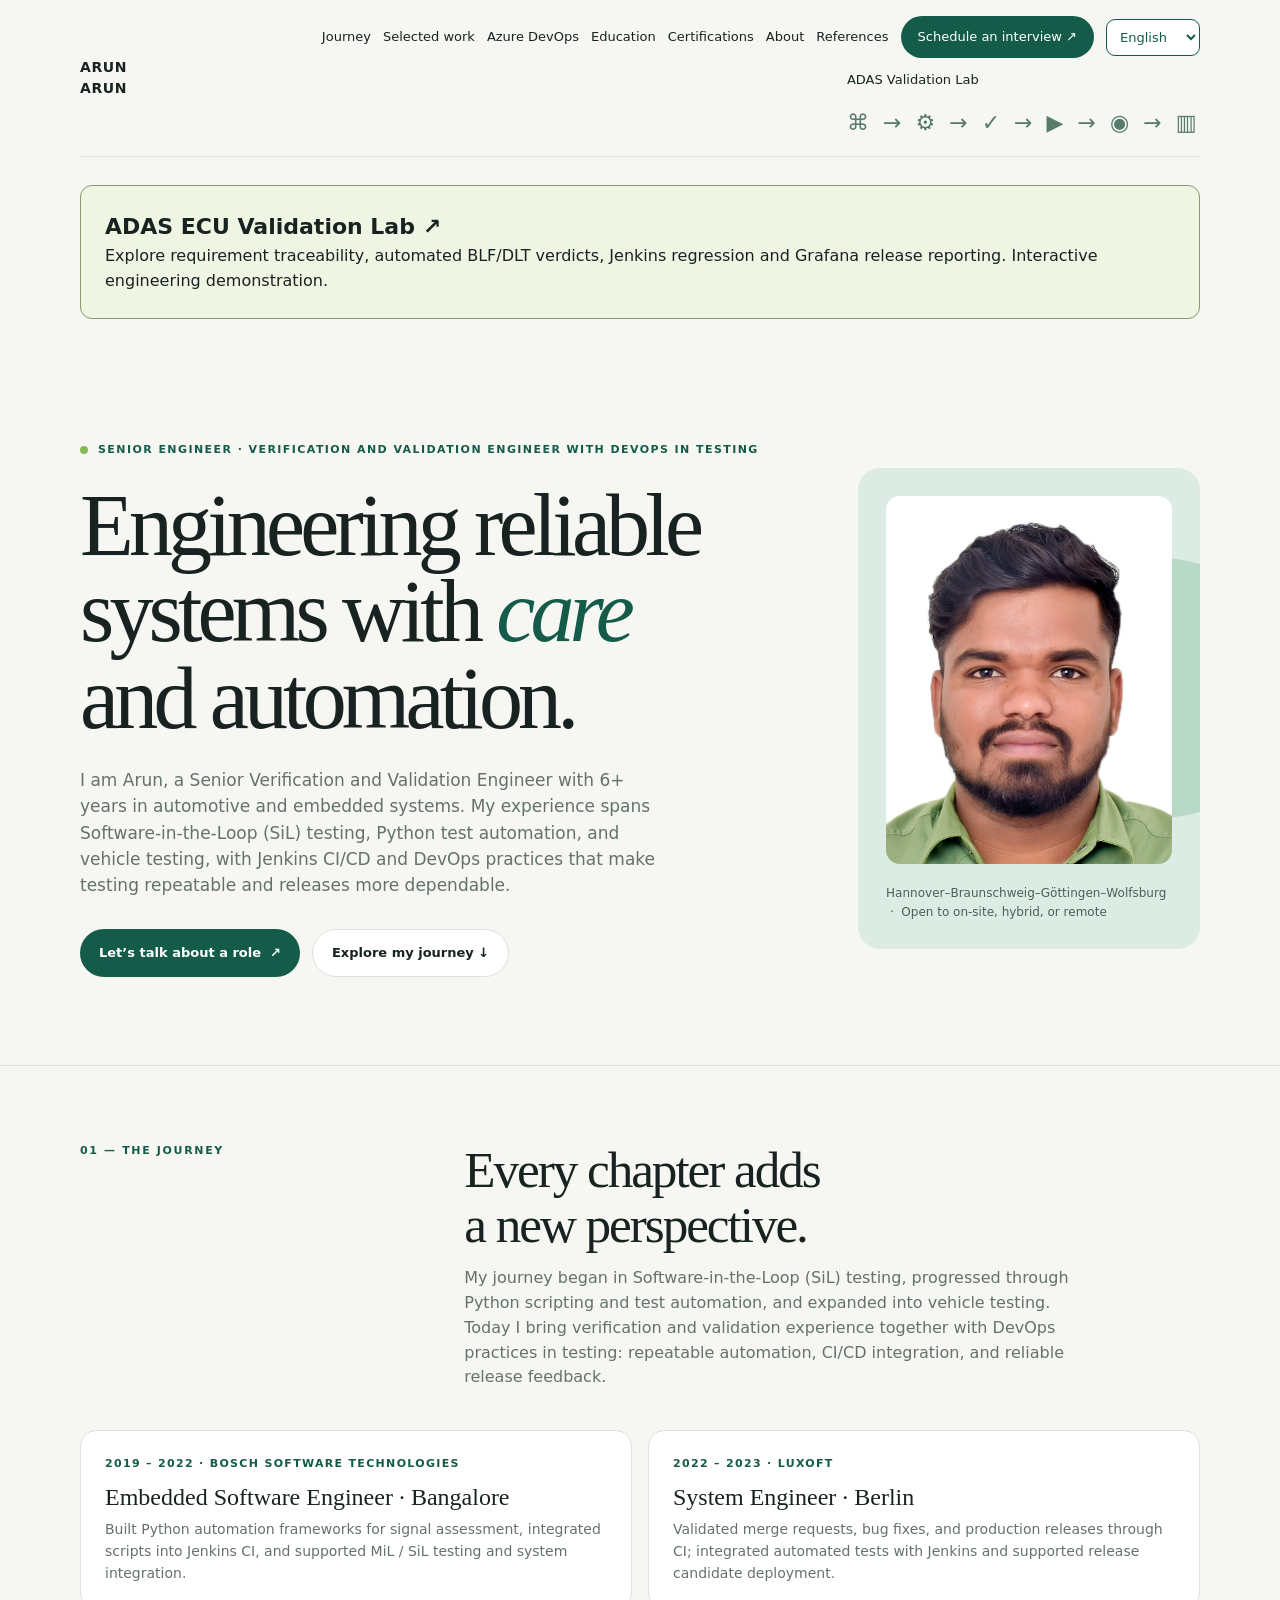
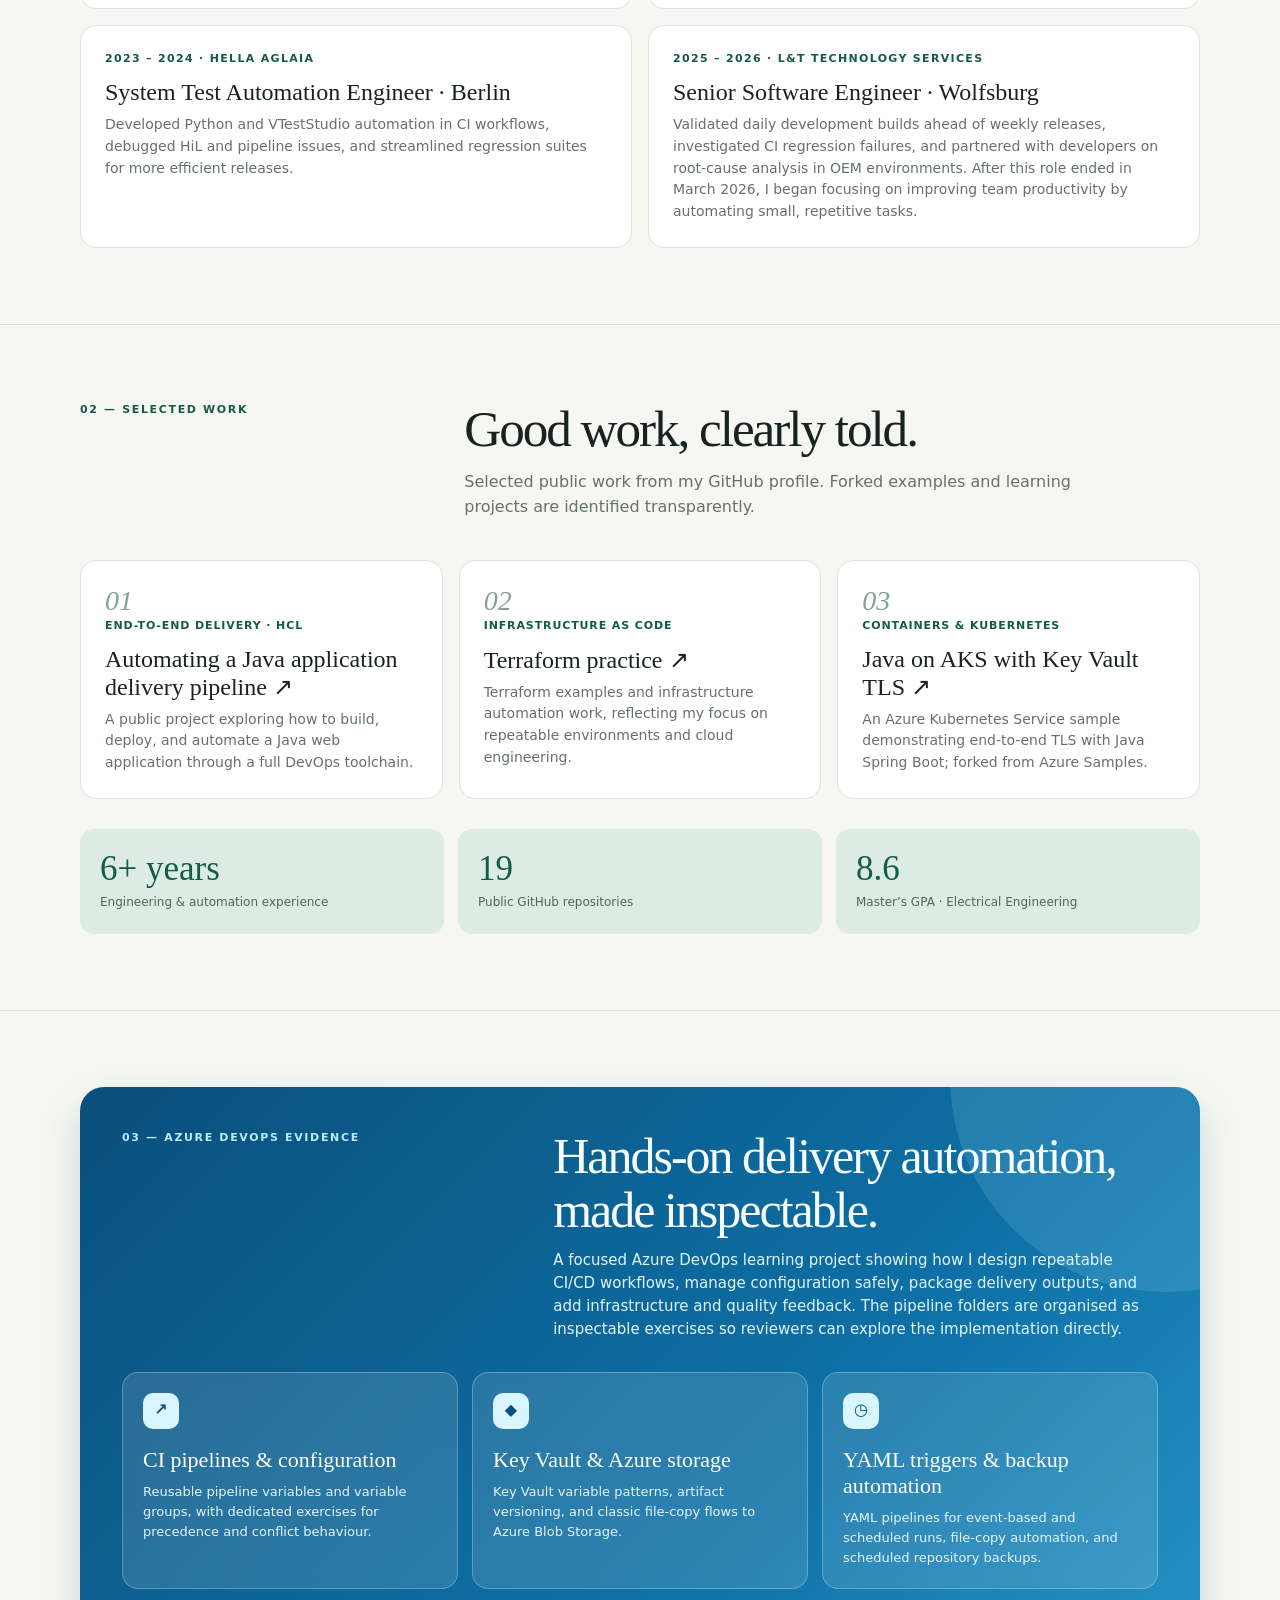
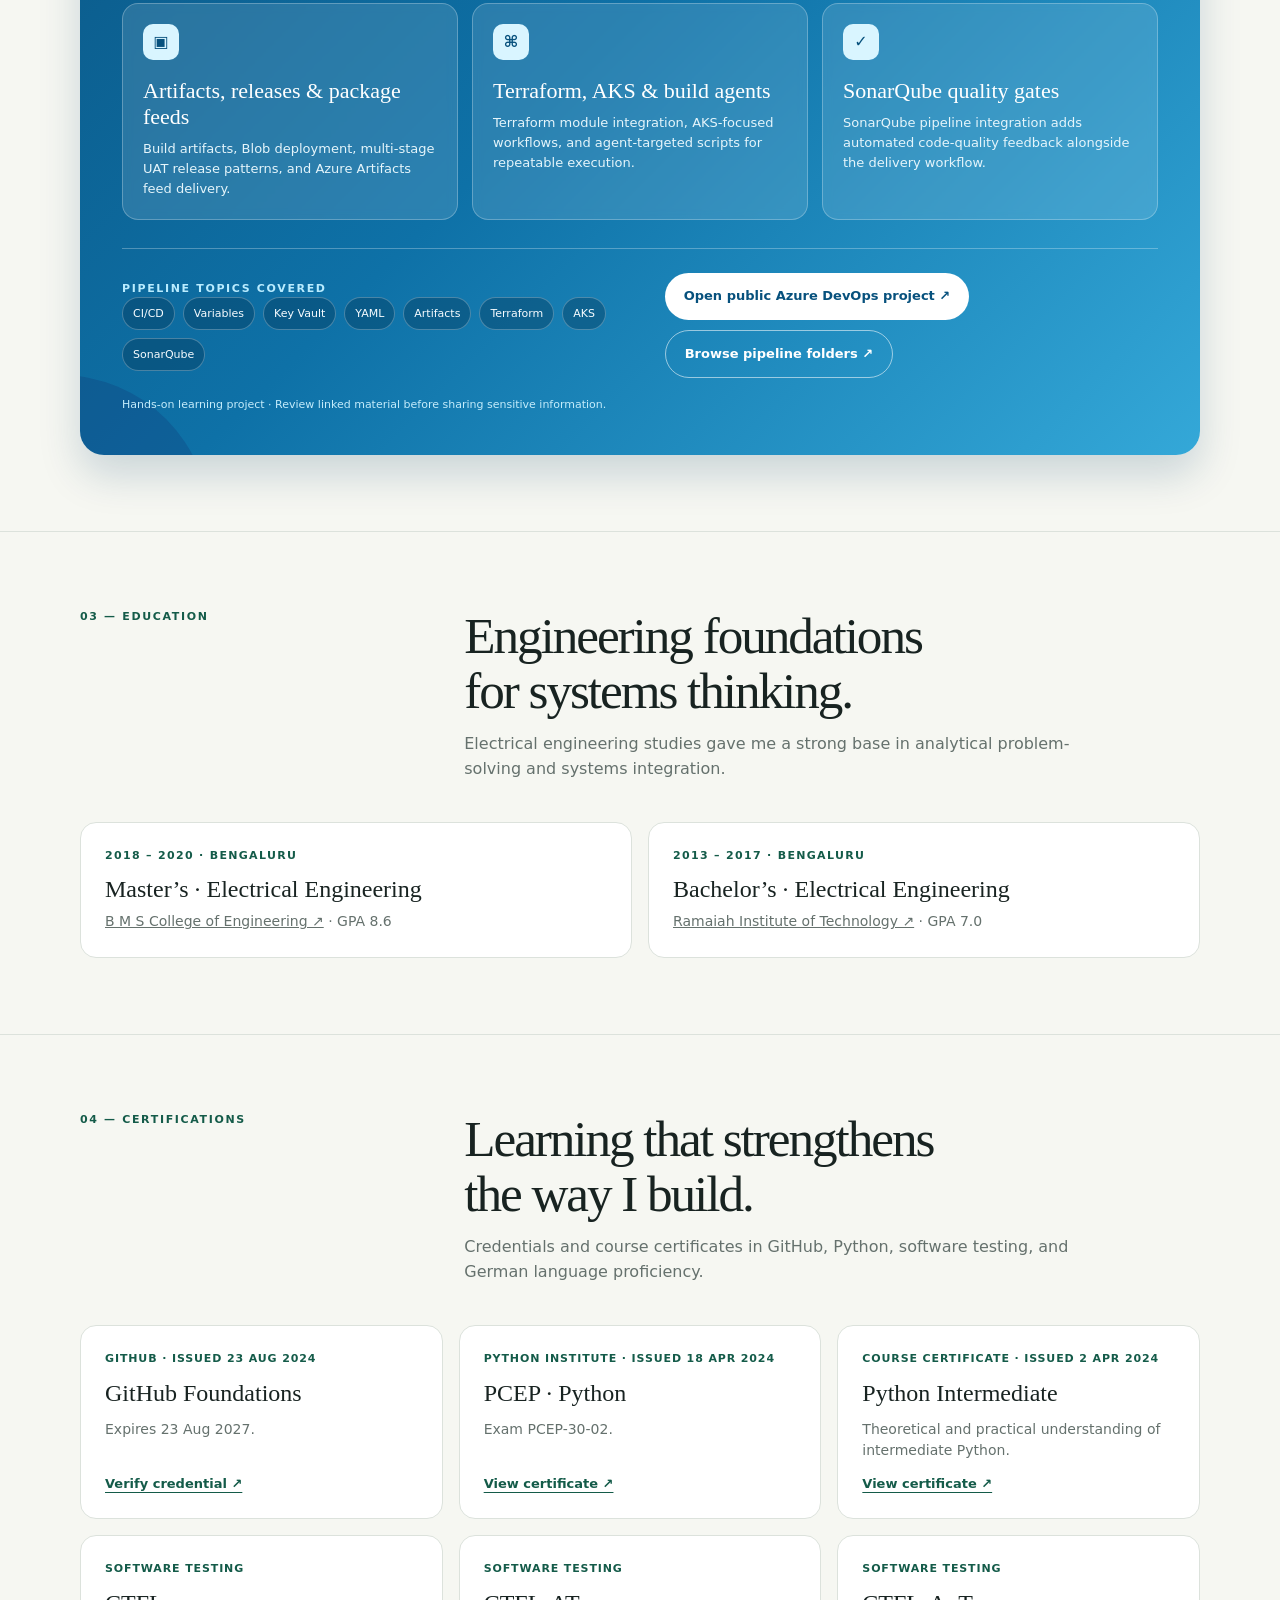
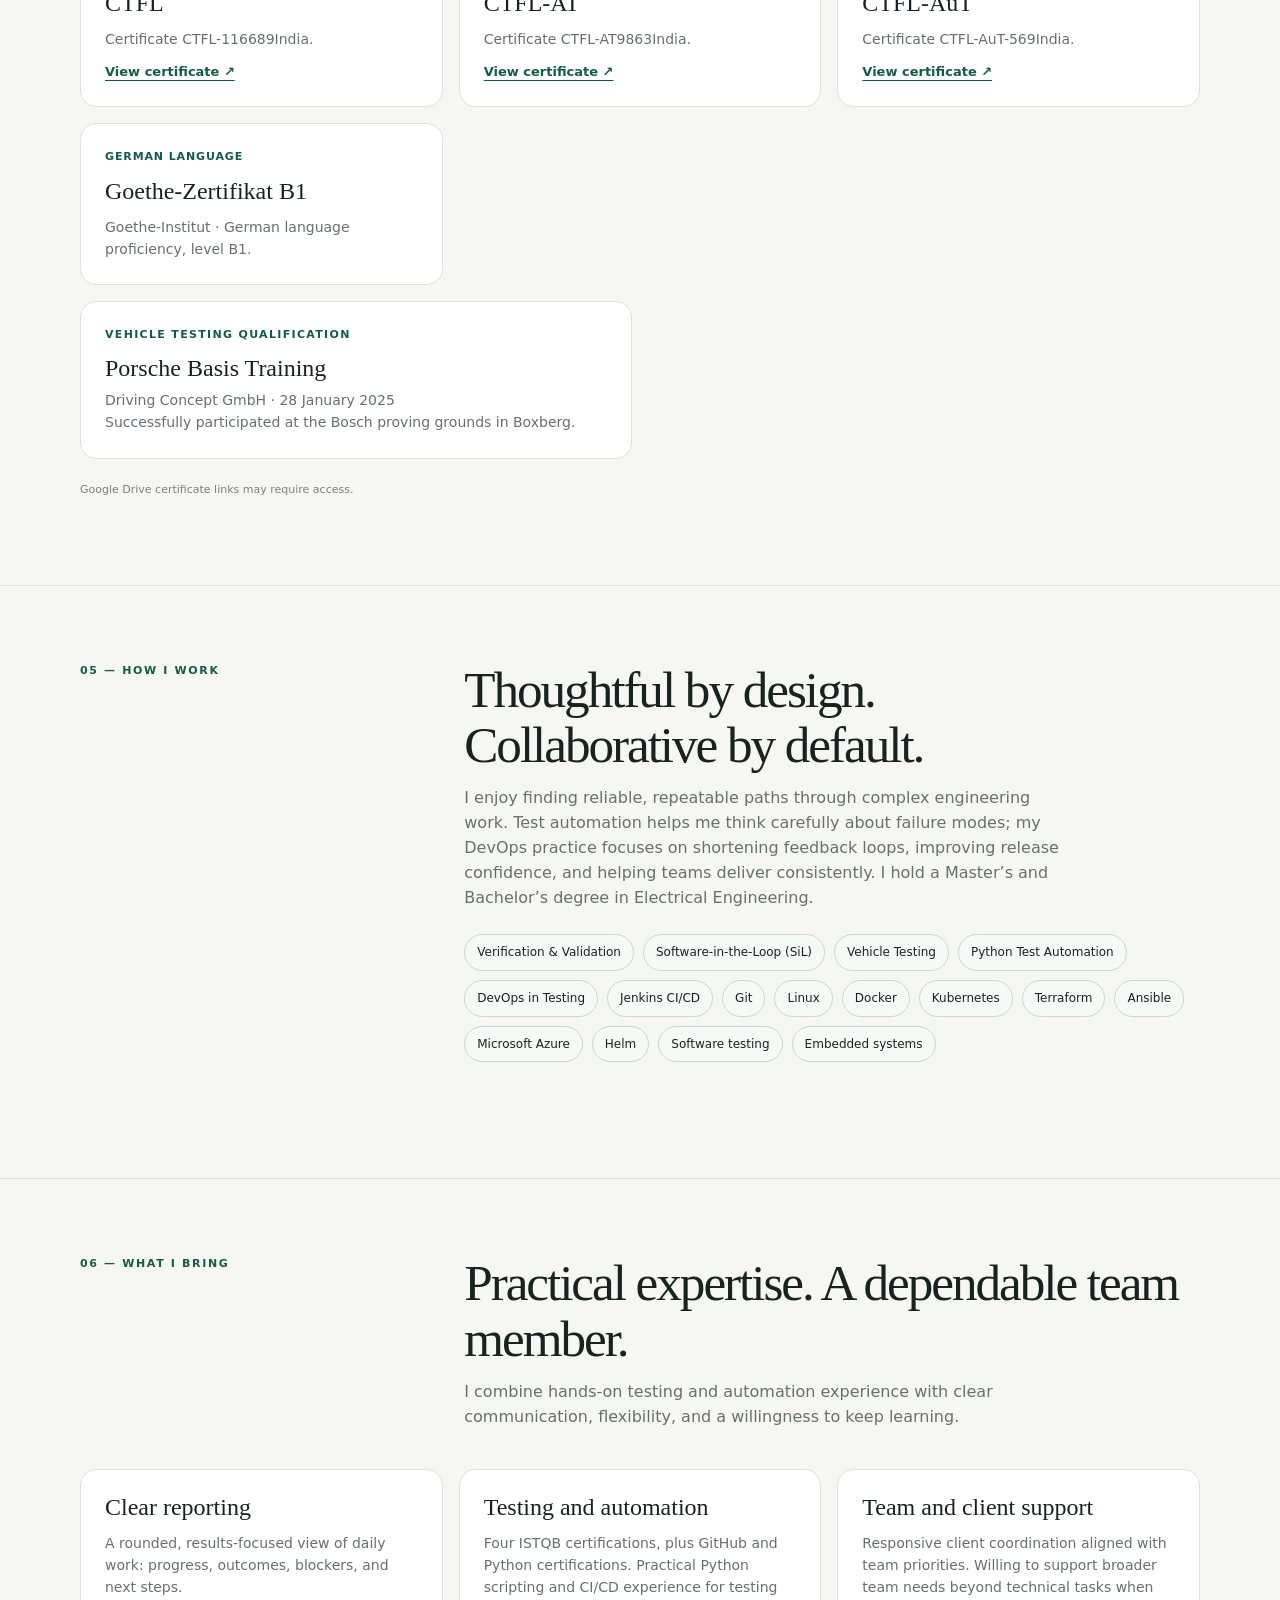
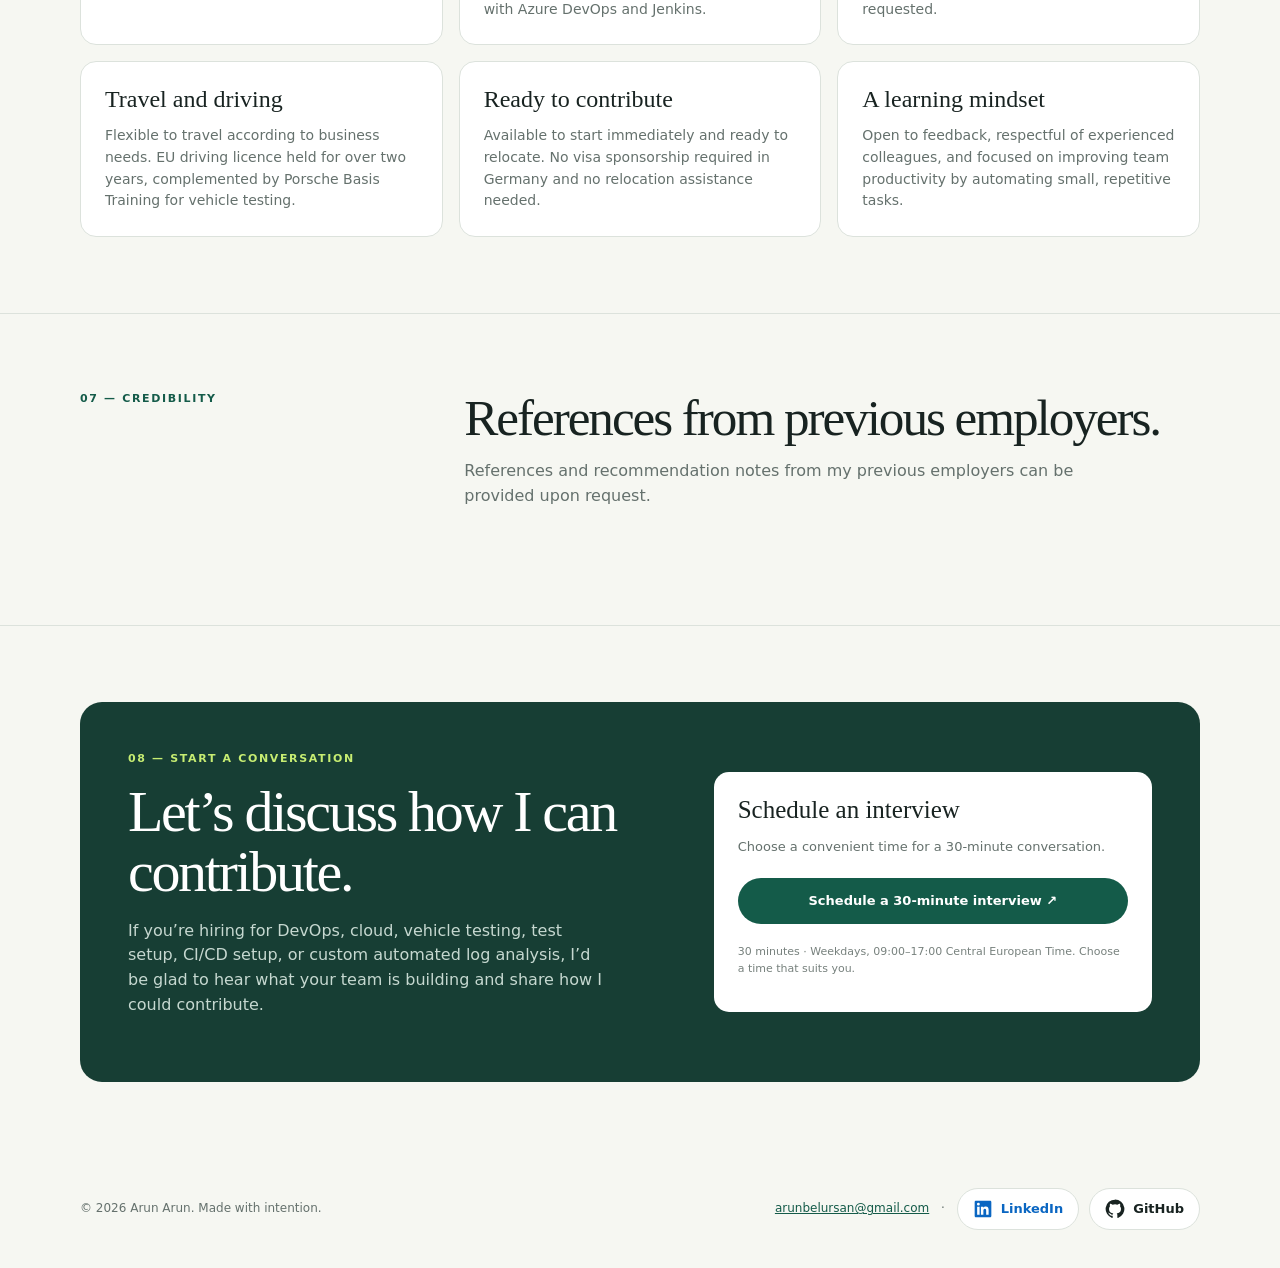
==== index.html @ c794f8f7 "Add Azure DevOps pipeline evidence section" ====
<!DOCTYPE html>
<html lang="en">
<head>
<meta charset="utf-8"><meta name="viewport" content="width=device-width, initial-scale=1">
<meta name="description" content="Arun Arun — Senior Engineer, DevOps and Platform Engineering portfolio. Explore my career, projects and schedule an interview.">
<meta property="og:title" content="Arun Arun — Verification &amp; Validation Engineer">
<meta property="og:description" content="6+ years in embedded software, test automation and CI/CD. Explore my career and book a 30-minute interview.">
<meta name="theme-color" content="#f6f7f2">
<title>Arun Arun — Verification &amp; Validation Engineer</title>
<style>
:root{--ink:#182321;--muted:#65716d;--paper:#f6f7f2;--white:#fff;--green:#145b49;--mint:#dcece4;--line:#dce2dc;--accent:#c7ed72;--serif:Georgia,'Times New Roman',serif;--sans:Inter,ui-sans-serif,system-ui,-apple-system,'Segoe UI',sans-serif}*{box-sizing:border-box}html{scroll-behavior:smooth}body{margin:0;background:var(--paper);color:var(--ink);font-family:var(--sans);line-height:1.55}a{color:inherit}.wrap{width:min(1120px,calc(100% - 48px));margin:auto}.nav{height:78px;display:flex;align-items:center;justify-content:space-between;border-bottom:1px solid var(--line)}.brand{font-size:14px;font-weight:750;letter-spacing:.04em}.navlinks{display:flex;gap:28px;align-items:center;font-size:13px}.navlinks a{text-decoration:none}.navlinks .cta{background:var(--green);color:white;padding:11px 17px;border-radius:99px}.hero{padding:94px 0 88px;display:grid;grid-template-columns:1.35fr .65fr;gap:68px;align-items:center}.eyebrow{display:flex;align-items:center;gap:10px;text-transform:uppercase;letter-spacing:.13em;font-size:11px;font-weight:750;color:var(--green)}.dot{width:8px;height:8px;border-radius:50%;background:#87b957}.hero h1{font:clamp(52px,7vw,88px)/.98 var(--serif);font-weight:400;letter-spacing:-.055em;margin:25px 0}.hero h1 em{color:var(--green);font-weight:400}.hero p{font-size:17px;color:var(--muted);max-width:590px}.actions{display:flex;gap:12px;margin-top:30px;flex-wrap:wrap}.button{display:inline-flex;text-decoration:none;padding:13px 19px;border-radius:99px;font-size:13px;font-weight:700;align-items:center;gap:9px}.primary{background:var(--green);color:white}.secondary{border:1px solid var(--line);background:var(--white)}.profile-card{background:var(--mint);border-radius:22px;padding:28px;min-height:330px;display:flex;flex-direction:column;justify-content:space-between;position:relative;overflow:hidden}.profile-card:after{content:'';position:absolute;width:260px;height:260px;border-radius:50%;background:#b8d9c7;right:-90px;top:90px}.portrait{height:190px;border-radius:14px;background:linear-gradient(145deg,#aecbbd,#e6eee4);display:grid;place-items:center;color:#416255;font:italic 21px var(--serif);position:relative;z-index:1}.card-caption{position:relative;z-index:1;margin-top:20px;font-size:12px;color:#496057}.section{padding:76px 0;border-top:1px solid var(--line)}.section-head{display:grid;grid-template-columns:.65fr 1.35fr;gap:30px;margin-bottom:40px}.kicker{font-size:11px;text-transform:uppercase;letter-spacing:.15em;color:var(--green);font-weight:750}.section h2{font:clamp(36px,4vw,52px)/1.08 var(--serif);font-weight:400;letter-spacing:-.04em;margin:0}.lede{color:var(--muted);max-width:610px;margin:14px 0 0}.journey{display:grid;grid-template-columns:1fr 1fr;gap:16px}.journey article,.project{background:var(--white);border:1px solid var(--line);border-radius:16px;padding:24px}.journey .year{font-size:11px;letter-spacing:.12em;text-transform:uppercase;color:var(--green);font-weight:750}.journey h3,.project h3{font:24px var(--serif);font-weight:400;margin:12px 0 8px}.journey p,.project p{font-size:14px;color:var(--muted);margin:0}.skills{display:flex;gap:9px;flex-wrap:wrap;margin-top:24px}.pill{border:1px solid #c8d8ce;background:#f5faf6;padding:8px 12px;border-radius:99px;font-size:12px}.project-grid{display:grid;grid-template-columns:repeat(3,1fr);gap:16px}.project .index{font:italic 28px var(--serif);color:#83a294}.project .meta{font-size:11px;color:var(--green);font-weight:700;letter-spacing:.08em;text-transform:uppercase}.impact{display:grid;grid-template-columns:repeat(3,1fr);gap:14px;margin-top:30px}.stat{background:var(--mint);border-radius:14px;padding:20px}.stat strong{display:block;font:35px var(--serif);font-weight:400;color:var(--green)}.stat span{font-size:12px;color:#52645c}.booking{background:#173e34;color:white;border-radius:22px;padding:48px;display:grid;grid-template-columns:1.1fr .9fr;gap:50px;align-items:center}.booking .kicker{color:var(--accent)}.booking h2{font:clamp(38px,5vw,58px)/1.04 var(--serif);font-weight:400;letter-spacing:-.04em;margin:15px 0}.booking p{color:#c6d8d0;max-width:480px}.booking-box{background:#fff;color:var(--ink);border-radius:15px;padding:24px}.booking-box h3{margin:0 0 8px;font:25px var(--serif);font-weight:400}.booking-box p{color:var(--muted);font-size:13px}.booking-box .button{width:100%;justify-content:center;margin:8px 0}.smallnote{font-size:11px!important;color:#77817d!important}.footer{padding:30px 0 38px;display:flex;justify-content:space-between;gap:20px;color:var(--muted);font-size:12px}.footer a{color:var(--green)}
@media(max-width:760px){.wrap{width:min(100% - 32px,600px)}.nav{height:68px}.navlinks{gap:14px}.navlinks a:not(.cta){display:none}.hero{grid-template-columns:1fr;gap:30px;padding:65px 0}.profile-card{min-height:275px}.portrait{height:150px}.section{padding:58px 0}.section-head{grid-template-columns:1fr;gap:12px}.journey,.project-grid,.impact{grid-template-columns:1fr}.booking{grid-template-columns:1fr;padding:30px 22px;gap:20px}.footer{flex-direction:column}.hero h1{font-size:60px}}
.profile-photo{display:block;width:100%;height:auto;aspect-ratio:420/540;object-fit:cover;background:white}.certificate{display:flex;flex-direction:column;gap:12px}.certificate h3{margin:0}.certificate .certificate-link{margin-top:auto;font-size:13px;font-weight:700;color:var(--green);text-underline-offset:4px}.certificate .meta{line-height:1.6}.navlinks{gap:18px}@media(min-width:761px) and (max-width:1000px){.navlinks{gap:10px;font-size:11px}}a:focus-visible{outline:3px solid var(--green);outline-offset:5px}.social-links{display:inline-flex;gap:10px;align-items:center;vertical-align:middle;flex-wrap:wrap}.footer .social-link{display:inline-flex;align-items:center;gap:8px;padding:10px 15px;background:white;border:1px solid var(--line);border-radius:99px;font-size:13px;font-weight:700;text-decoration:none;transition:background .15s,border-color .15s}.footer .social-link:first-child{color:#0a66c2}.footer .social-link:last-child{color:#182321}.footer .social-link:hover{background:var(--mint);border-color:var(--green)}.social-link svg{flex-shrink:0}.footer{align-items:center}.footer>span:last-child{display:flex;align-items:center;flex-wrap:wrap;gap:8px}</style>
<meta property="og:image" content="https://arun106.github.io/portfolio/portfolio-preview.png"><meta property="og:image:width" content="1734"><meta property="og:image:height" content="907"><meta property="og:image:alt" content="Arun Arun — Senior Engineer"><meta property="og:url" content="https://arun106.github.io/portfolio/"><meta property="og:type" content="website"><meta name="twitter:card" content="summary_large_image"><style>.nav{height:auto;min-height:78px;gap:18px;padding-top:16px;padding-bottom:16px}.navlinks{flex-wrap:wrap;justify-content:flex-end;gap:12px}#language-switch{font:inherit;padding:9px;border:1px solid var(--green);border-radius:9px;background:white;color:var(--green)}html[lang=de] .hero h1{font-size:clamp(40px,5.3vw,68px);overflow-wrap:anywhere}@media(max-width:760px){.navlinks{gap:8px}.navlinks .cta{display:none}.hero h1{overflow-wrap:anywhere}}</style><style>
.azure-showcase{position:relative;overflow:hidden;background:linear-gradient(135deg,#0a4f7b 0%,#0e71a7 52%,#34a8d8 100%);border-radius:24px;padding:42px;color:#f7fcff;box-shadow:0 20px 42px rgba(7,62,101,.18)}
.azure-showcase:before,.azure-showcase:after{content:"";position:absolute;border-radius:50%;pointer-events:none}.azure-showcase:before{width:430px;height:430px;right:-180px;top:-225px;background:rgba(174,239,255,.14)}.azure-showcase:after{width:300px;height:300px;left:-170px;bottom:-220px;background:rgba(21,26,90,.18)}
.azure-showcase>*{position:relative;z-index:1}.azure-header{display:grid;grid-template-columns:.8fr 1.2fr;gap:28px;margin-bottom:30px}.azure-kicker{font-size:11px;text-transform:uppercase;letter-spacing:.15em;color:#b9ecff;font-weight:800}.azure-showcase h2{font:clamp(34px,4vw,50px)/1.08 var(--serif);font-weight:400;letter-spacing:-.04em;margin:0}.azure-lede{margin:12px 0 0;max-width:650px;color:#e3f5fc;font-size:15px}.azure-grid{display:grid;grid-template-columns:repeat(3,1fr);gap:14px}.azure-card{min-height:190px;background:rgba(255,255,255,.12);border:1px solid rgba(255,255,255,.26);border-radius:16px;padding:20px;backdrop-filter:blur(5px)}.azure-icon{display:grid;place-items:center;width:36px;height:36px;border-radius:10px;background:#d9f5ff;color:#07517d;font-weight:800;margin-bottom:18px}.azure-card h3{font:22px var(--serif);font-weight:400;margin:0 0 9px;color:white}.azure-card p{font-size:13px;line-height:1.55;margin:0;color:#e5f5fb}.azure-proof{display:flex;justify-content:space-between;gap:20px;align-items:center;margin-top:28px;padding-top:24px;border-top:1px solid rgba(255,255,255,.28)}.azure-tags{display:flex;gap:8px;flex-wrap:wrap}.azure-tags span{font-size:11px;background:rgba(5,54,84,.38);border:1px solid rgba(255,255,255,.26);padding:7px 10px;border-radius:99px}.azure-actions{display:flex;gap:10px;flex-wrap:wrap}.azure-actions .button{background:white;color:#07517d}.azure-actions .button.alt{background:transparent;color:white;border:1px solid rgba(255,255,255,.55)}.azure-note{font-size:11px;color:#c4ecfb;margin:18px 0 0}@media(max-width:760px){.azure-showcase{padding:29px 20px}.azure-header{grid-template-columns:1fr;gap:12px}.azure-grid{grid-template-columns:1fr}.azure-proof{display:block}.azure-actions{margin-top:16px}}
</style></head>
<body>
<header class="wrap nav"><a class="brand" href="#top" style="text-decoration:none">ARUN ARUN</a><nav class="navlinks"><a href="#journey" data-i18n="0">Journey</a><a href="#work" data-i18n="1">Selected work</a><a href="#azure-devops" data-i18n="119">Azure DevOps</a><a href="#education" data-i18n="2">Education</a><a href="#certifications" data-i18n="3">Certifications</a><a href="#about" data-i18n="4">About</a><a data-i18n="103" href="#credibility">References</a><a class="cta" href="#interview" data-i18n="5">Schedule an interview ↗</a><select aria-label="Language / Sprache" id="language-switch"><option value="en">English</option><option value="de">Deutsch</option></select><a href="adas-validation/">ADAS Validation Lab</a></nav></header><section class="wrap" style="padding-top:28px;padding-bottom:28px"><a href="adas-validation/" style="display:block;padding:24px;border:1px solid #88976d;border-radius:12px;text-decoration:none;color:inherit;background:rgba(188,230,118,.12)"><strong style="font-size:22px">ADAS ECU Validation Lab ↗</strong><br><span>Explore requirement traceability, automated BLF/DLT verdicts, Jenkins regression and Grafana release reporting. Interactive engineering demonstration.</span></a></section>
<main id="top">
<section class="wrap hero"><div><div class="eyebrow" data-i18n="6"><span class="dot"></span> SENIOR ENGINEER · Verification and Validation Engineer with DEVOPS in Testing</div><h1 data-i18n="7">Engineering reliable<br>systems with <em>care</em><br>and automation.</h1><p data-i18n="8">I am Arun, a Senior Verification and Validation Engineer with 6+ years in automotive and embedded systems. My experience spans Software-in-the-Loop (SiL) testing, Python test automation, and vehicle testing, with Jenkins CI/CD and DevOps practices that make testing repeatable and releases more dependable.</p><div class="actions"><a class="button primary" href="#interview" data-i18n="9">Let’s talk about a role <span>↗</span></a><a class="button secondary" href="#journey" data-i18n="10">Explore my journey ↓</a></div></div><aside class="profile-card"><img class="portrait profile-photo" src="[data-uri]" alt="Arun Arun, Senior Engineer" width="420" height="540"><div class="card-caption" data-i18n="11">Hannover–Braunschweig–Göttingen–Wolfsburg  ·  Open to on-site, hybrid, or remote</div></aside></section>
<section class="section" id="journey"><div class="wrap"><div class="section-head"><div class="kicker" data-i18n="12">01 — The journey</div><div><h2 data-i18n="18">Every chapter adds<br>a new perspective.</h2><p class="lede" data-i18n="19">My journey began in Software-in-the-Loop (SiL) testing, progressed through Python scripting and test automation, and expanded into vehicle testing. Today I bring verification and validation experience together with DevOps practices in testing: repeatable automation, CI/CD integration, and reliable release feedback.</p></div></div><div class="journey"><article><div class="year">2019 – 2022 · BOSCH SOFTWARE TECHNOLOGIES</div><h3 data-i18n="20">Embedded Software Engineer · Bangalore</h3><p data-i18n="24">Built Python automation frameworks for signal assessment, integrated scripts into Jenkins CI, and supported MiL / SiL testing and system integration.</p></article><article><div class="year">2022 – 2023 · LUXOFT</div><h3 data-i18n="21">System Engineer · Berlin</h3><p data-i18n="25">Validated merge requests, bug fixes, and production releases through CI; integrated automated tests with Jenkins and supported release candidate deployment.</p></article><article><div class="year">2023 – 2024 · HELLA AGLAIA</div><h3 data-i18n="22">System Test Automation Engineer · Berlin</h3><p data-i18n="26">Developed Python and VTestStudio automation in CI workflows, debugged HiL and pipeline issues, and streamlined regression suites for more efficient releases.</p></article><article><div class="year">2025 – 2026 · L&amp;T TECHNOLOGY SERVICES</div><h3 data-i18n="23">Senior Software Engineer · Wolfsburg</h3><p data-i18n="27">Validated daily development builds ahead of weekly releases, investigated CI regression failures, and partnered with developers on root-cause analysis in OEM environments. After this role ended in March 2026, I began focusing on improving team productivity by automating small, repetitive tasks.</p></article></div></div></section>
<section class="section" id="work"><div class="wrap"><div class="section-head"><div class="kicker" data-i18n="13">02 — Selected work</div><div><h2 data-i18n="28">Good work, clearly told.</h2><p class="lede" data-i18n="29">Selected public work from my GitHub profile. Forked examples and learning projects are identified transparently.</p></div></div><div class="project-grid"><a target="_blank" rel="noopener noreferrer" class="project" style="text-decoration:none;color:inherit" href="https://github.com/Arun106/Devops_Project_E2E"><div class="index">01</div><div class="meta" data-i18n="30">END-TO-END DELIVERY · HCL</div><h3 data-i18n="33">Automating a Java application delivery pipeline ↗</h3><p data-i18n="36">A public project exploring how to build, deploy, and automate a Java web application through a full DevOps toolchain.</p></a><a target="_blank" rel="noopener noreferrer" class="project" style="text-decoration:none;color:inherit" href="https://github.com/Arun106/Terraform"><div class="index">02</div><div class="meta" data-i18n="31">INFRASTRUCTURE AS CODE</div><h3 data-i18n="34">Terraform practice ↗</h3><p data-i18n="37">Terraform examples and infrastructure automation work, reflecting my focus on repeatable environments and cloud engineering.</p></a><a target="_blank" rel="noopener noreferrer" class="project" style="text-decoration:none;color:inherit" href="https://github.com/Arun106/java-aks-keyvault-tls"><div class="index">03</div><div class="meta" data-i18n="32">CONTAINERS &amp; KUBERNETES</div><h3 data-i18n="35">Java on AKS with Key Vault TLS ↗</h3><p data-i18n="38">An Azure Kubernetes Service sample demonstrating end-to-end TLS with Java Spring Boot; forked from Azure Samples.</p></a></div><div class="impact"><div class="stat"><strong data-i18n="39">6+ years</strong><span data-i18n="42">Engineering &amp; automation experience</span></div><div class="stat"><strong data-i18n="40">19</strong><span data-i18n="43">Public GitHub repositories</span></div><div class="stat"><strong data-i18n="41">8.6</strong><span data-i18n="44">Master’s GPA · Electrical Engineering</span></div></div></div></section>
<section class="section" id="azure-devops"><div class="wrap"><div class="azure-showcase"><div class="azure-header"><div class="azure-kicker" data-i18n="120">03 — Azure DevOps evidence</div><div><h2 data-i18n="121">Hands-on delivery automation, made inspectable.</h2><p class="azure-lede" data-i18n="122">A focused Azure DevOps learning project showing how I design repeatable CI/CD workflows, manage configuration safely, package delivery outputs, and add infrastructure and quality feedback. The pipeline folders are organised as inspectable exercises so reviewers can explore the implementation directly.</p></div></div><div class="azure-grid"><article class="azure-card"><div class="azure-icon" aria-hidden="true">↗</div><h3 data-i18n="123">CI pipelines &amp; configuration</h3><p data-i18n="124">Reusable pipeline variables and variable groups, with dedicated exercises for precedence and conflict behaviour.</p></article><article class="azure-card"><div class="azure-icon" aria-hidden="true">◆</div><h3 data-i18n="125">Key Vault &amp; Azure storage</h3><p data-i18n="126">Key Vault variable patterns, artifact versioning, and classic file-copy flows to Azure Blob Storage.</p></article><article class="azure-card"><div class="azure-icon" aria-hidden="true">◷</div><h3 data-i18n="127">YAML triggers &amp; backup automation</h3><p data-i18n="128">YAML pipelines for event-based and scheduled runs, file-copy automation, and scheduled repository backups.</p></article><article class="azure-card"><div class="azure-icon" aria-hidden="true">▣</div><h3 data-i18n="129">Artifacts, releases &amp; package feeds</h3><p data-i18n="130">Build artifacts, Blob deployment, multi-stage UAT release patterns, and Azure Artifacts feed delivery.</p></article><article class="azure-card"><div class="azure-icon" aria-hidden="true">⌘</div><h3 data-i18n="131">Terraform, AKS &amp; build agents</h3><p data-i18n="132">Terraform module integration, AKS-focused workflows, and agent-targeted scripts for repeatable execution.</p></article><article class="azure-card"><div class="azure-icon" aria-hidden="true">✓</div><h3 data-i18n="133">SonarQube quality gates</h3><p data-i18n="134">SonarQube pipeline integration adds automated code-quality feedback alongside the delivery workflow.</p></article></div><div class="azure-proof"><div><div class="azure-kicker" data-i18n="135">Pipeline topics covered</div><div class="azure-tags"><span>CI/CD</span><span>Variables</span><span>Key Vault</span><span>YAML</span><span>Artifacts</span><span>Terraform</span><span>AKS</span><span>SonarQube</span></div></div><div class="azure-actions"><a class="button" href="https://dev.azure.com/arunbelursan/ABC" target="_blank" rel="noopener noreferrer" data-i18n="136">Open public Azure DevOps project ↗</a><a class="button alt" href="https://dev.azure.com/arunbelursan/ABC/_build?view=folders&amp;treeState=[base64]" target="_blank" rel="noopener noreferrer" data-i18n="137">Browse pipeline folders ↗</a></div></div><p class="azure-note" data-i18n="138">Hands-on learning project · Review linked material before sharing sensitive information.</p></div></div></section>
<section class="section" id="education"><div class="wrap"><div class="section-head"><div class="kicker" data-i18n="14">03 — Education</div><div><h2 data-i18n="45">Engineering foundations<br>for systems thinking.</h2><p class="lede" data-i18n="46">Electrical engineering studies gave me a strong base in analytical problem-solving and systems integration.</p></div></div><div class="journey"><article><div class="year">2018 – 2020 · BENGALURU</div><h3 data-i18n="47">Master’s · Electrical Engineering</h3><p data-i18n="49"><a href="https://bmsce.ac.in/" target="_blank" rel="noopener noreferrer">B M S College of Engineering ↗</a> · GPA 8.6</p></article><article><div class="year">2013 – 2017 · BENGALURU</div><h3 data-i18n="48">Bachelor’s · Electrical Engineering</h3><p data-i18n="50"><a href="https://www.msrit.edu/" target="_blank" rel="noopener noreferrer">Ramaiah Institute of Technology ↗</a> · GPA 7.0</p></article></div></div></section><section class="section" id="certifications"><div class="wrap"><div class="section-head"><div class="kicker" data-i18n="15">04 — Certifications</div><div><h2 data-i18n="51">Learning that strengthens<br>the way I build.</h2><p class="lede" data-i18n="52">Credentials and course certificates in GitHub, Python, software testing, and German language proficiency.</p></div></div><div class="project-grid">
<article class="project certificate"><div class="meta" data-i18n="53">GitHub · Issued 23 Aug 2024</div><h3>GitHub Foundations</h3><p data-i18n="59">Expires 23 Aug 2027.</p><a class="certificate-link" href="https://www.credly.com/go/JEfAW599" target="_blank" rel="noopener noreferrer" data-i18n="65">Verify credential ↗</a></article>
<article class="project certificate"><div class="meta" data-i18n="54">Python Institute · Issued 18 Apr 2024</div><h3>PCEP · Python</h3><p data-i18n="60">Exam PCEP-30-02.</p><a class="certificate-link" href="https://drive.google.com/file/d/1nxS-Yf9fC_vLBPM71-CwMOsKLTxiMX7h/view?usp=drivesdk" target="_blank" rel="noopener noreferrer" data-i18n="66">View certificate ↗</a></article>
<article class="project certificate"><div class="meta" data-i18n="55">Course certificate · Issued 2 Apr 2024</div><h3>Python Intermediate</h3><p data-i18n="61">Theoretical and practical understanding of intermediate Python.</p><a class="certificate-link" href="https://drive.google.com/file/d/1RgQpdc9ccO7LRUozejXExhb6J3Ueh1Qc/view?usp=drivesdk" target="_blank" rel="noopener noreferrer" data-i18n="67">View certificate ↗</a></article>
<article class="project certificate"><div class="meta" data-i18n="56">Software testing</div><h3>CTFL</h3><p data-i18n="62">Certificate CTFL-116689India.</p><a class="certificate-link" href="https://drive.google.com/file/d/1KjJ1Uv2TyTRUxIAQlzPJsqtIuBHlmbAA/view?usp=drivesdk" target="_blank" rel="noopener noreferrer" data-i18n="68">View certificate ↗</a></article>
<article class="project certificate"><div class="meta" data-i18n="57">Software testing</div><h3>CTFL-AT</h3><p data-i18n="63">Certificate CTFL-AT9863India.</p><a class="certificate-link" href="https://drive.google.com/file/d/1y9Gu7XVepZZSXv1u8m0pZYWp-KxSSJ57/view?usp=drivesdk" target="_blank" rel="noopener noreferrer" data-i18n="69">View certificate ↗</a></article>
<article class="project certificate"><div class="meta" data-i18n="58">Software testing</div><h3>CTFL-AuT</h3><p data-i18n="64">Certificate CTFL-AuT-569India.</p><a class="certificate-link" href="https://drive.google.com/file/d/18buER--yT0m7r_I37OzVnUQafJdp6NIO/view?usp=drivesdk" target="_blank" rel="noopener noreferrer" data-i18n="70">View certificate ↗</a></article>
<article class="project certificate"><div class="meta" data-i18n="98">German language</div><h3>Goethe-Zertifikat B1</h3><p data-i18n="99">Goethe-Institut · German language proficiency, level B1.</p></article></div><div class="journey" style="margin-top:16px"><article><div class="year" data-i18n="71">Vehicle testing qualification</div><h3>Porsche Basis Training</h3><p data-i18n="72">Driving Concept GmbH · 28 January 2025<br>Successfully participated at the Bosch proving grounds in Boxberg.</p></article></div><p class="smallnote" style="margin-top:22px" data-i18n="73">Google Drive certificate links may require access.</p></div></section><section class="section" id="about"><div class="wrap"><div class="section-head"><div class="kicker" data-i18n="16">05 — How I work</div><div><h2 data-i18n="74">Thoughtful by design.<br>Collaborative by default.</h2><p class="lede" data-i18n="75">I enjoy finding reliable, repeatable paths through complex engineering work. Test automation helps me think carefully about failure modes; my DevOps practice focuses on shortening feedback loops, improving release confidence, and helping teams deliver consistently. I hold a Master’s and Bachelor’s degree in Electrical Engineering.</p><div class="skills"><span class="pill" data-i18n="76">Verification &amp; Validation</span><span class="pill" data-i18n="77">Software-in-the-Loop (SiL)</span><span class="pill" data-i18n="78">Vehicle Testing</span><span class="pill" data-i18n="79">Python Test Automation</span><span class="pill" data-i18n="80">DevOps in Testing</span><span class="pill" data-i18n="81">Jenkins CI/CD</span><span class="pill" data-i18n="82">Git</span><span class="pill" data-i18n="83">Linux</span><span class="pill" data-i18n="84">Docker</span><span class="pill" data-i18n="85">Kubernetes</span><span class="pill" data-i18n="86">Terraform</span><span class="pill" data-i18n="87">Ansible</span><span class="pill" data-i18n="88">Microsoft Azure</span><span class="pill" data-i18n="89">Helm</span><span class="pill" data-i18n="90">Software testing</span><span class="pill" data-i18n="91">Embedded systems</span></div></div></div></div></section>
<section class="section" id="what-i-bring"><div class="wrap"><div class="section-head"><div data-i18n="104" class="kicker">06 — What I bring</div><div><h2 data-i18n="105">Practical expertise. A dependable team member.</h2><p data-i18n="106" class="lede">I combine hands-on testing and automation experience with clear communication, flexibility, and a willingness to keep learning.</p></div></div><div class="project-grid"><article class="project certificate"><h3 data-i18n="107">Clear reporting</h3><p data-i18n="108">A rounded, results-focused view of daily work: progress, outcomes, blockers, and next steps.</p></article><article class="project certificate"><h3 data-i18n="109">Testing and automation</h3><p data-i18n="110">Four ISTQB certifications, plus GitHub and Python certifications. Practical Python scripting and CI/CD experience for testing with Azure DevOps and Jenkins.</p></article><article class="project certificate"><h3 data-i18n="111">Team and client support</h3><p data-i18n="112">Responsive client coordination aligned with team priorities. Willing to support broader team needs beyond technical tasks when requested.</p></article><article class="project certificate"><h3 data-i18n="113">Travel and driving</h3><p data-i18n="114">Flexible to travel according to business needs. EU driving licence held for over two years, complemented by Porsche Basis Training for vehicle testing.</p></article><article class="project certificate"><h3 data-i18n="115">Ready to contribute</h3><p data-i18n="116">Available to start immediately and ready to relocate. No visa sponsorship required in Germany and no relocation assistance needed.</p></article><article class="project certificate"><h3 data-i18n="117">A learning mindset</h3><p data-i18n="118">Open to feedback, respectful of experienced colleagues, and focused on improving team productivity by automating small, repetitive tasks.</p></article></div></div></section><section class="section" id="credibility"><div class="wrap"><div class="section-head"><div class="kicker" data-i18n="100">07 — Credibility</div><div><h2 data-i18n="101">References from previous employers.</h2><p class="lede" data-i18n="102">References and recommendation notes from my previous employers can be provided upon request.</p></div></div></div></section><section class="section" id="interview"><div class="wrap"><div class="booking"><div><div class="kicker" data-i18n="17">08 — Start a conversation</div><h2 data-i18n="92">Let’s discuss how I can contribute.</h2><p data-i18n="93">If you’re hiring for DevOps, cloud, vehicle testing, test setup, CI/CD setup, or custom automated log analysis, I’d be glad to hear what your team is building and share how I could contribute.</p></div><div class="booking-box"><h3 data-i18n="96">Schedule an interview</h3><p data-i18n="94">Choose a convenient time for a 30-minute conversation.</p><a class="button primary" target="_blank" rel="noopener noreferrer" href="https://calendly.com/arunbelursan1995/30-minute-interview" data-i18n="97">Schedule a 30-minute interview ↗</a><p class="smallnote" data-i18n="95">30 minutes · Weekdays, 09:00–17:00 Central European Time. Choose a time that suits you.</p></div></div></div></section>
</main><footer class="wrap footer"><span>© <span id="year"></span> Arun Arun. Made with intention.</span><span><a href="mailto:arunbelursan@gmail.com">arunbelursan@gmail.com</a>  ·  <span class="social-links"><a class="social-link" href="https://www.linkedin.com/in/arun-arun-9062a7b5/" target="_blank" rel="noopener noreferrer"><svg viewbox="0 0 24 24" width="20" height="20" fill="currentColor" aria-hidden="true"><path d="M20.45 2H3.55C2.69 2 2 2.68 2 3.52v16.96C2 21.32 2.69 22 3.55 22h16.9c.86 0 1.55-.68 1.55-1.52V3.52C22 2.68 21.31 2 20.45 2ZM7.93 18.75H4.98V9.2h2.95v9.55ZM6.45 7.9a1.71 1.71 0 1 1 0-3.42 1.71 1.71 0 0 1 0 3.42Zm12.3 10.85H15.8V14.1c0-1.11-.02-2.54-1.55-2.54-1.55 0-1.79 1.21-1.79 2.46v4.73H9.51V9.2h2.83v1.3h.04c.39-.74 1.36-1.52 2.79-1.52 2.99 0 3.58 1.97 3.58 4.53v5.24Z"></path></svg><span>LinkedIn</span></a><a class="social-link" href="https://github.com/Arun106" target="_blank" rel="noopener noreferrer"><svg viewbox="0 0 24 24" width="20" height="20" fill="currentColor" aria-hidden="true"><path d="M12 .75a11.25 11.25 0 0 0-3.56 21.92c.56.1.77-.24.77-.54v-2.1c-3.13.68-3.79-1.33-3.79-1.33-.51-1.3-1.25-1.64-1.25-1.64-1.02-.7.08-.69.08-.69 1.13.08 1.73 1.16 1.73 1.16 1 .1 1.63 2.1 3.27 1.17.1-.73.39-1.22.71-1.5-2.5-.29-5.13-1.25-5.13-5.56 0-1.23.44-2.24 1.16-3.03-.12-.28-.5-1.43.11-2.97 0 0 .95-.3 3.1 1.16a10.8 10.8 0 0 1 5.64 0c2.15-1.46 3.1-1.16 3.1-1.16.61 1.54.23 2.69.11 2.97.72.79 1.16 1.8 1.16 3.03 0 4.32-2.64 5.27-5.15 5.55.4.35.76 1.03.76 2.08v2.86c0 .3.2.65.78.54A11.25 11.25 0 0 0 12 .75Z"></path></svg><span>GitHub</span></a></span></span></footer><script>document.getElementById('year').textContent=new Date().getFullYear()</script>
<script>
const portfolioTranslations = [{"en": "Journey", "de": "Werdegang"}, {"en": "Selected work", "de": "Projekte"}, {"en": "Education", "de": "Ausbildung"}, {"en": "Certifications", "de": "Zertifikate"}, {"en": "About", "de": "Über mich"}, {"en": "Schedule an interview ↗", "de": "Gespräch vereinbaren ↗"}, {"en": "<span class=\"dot\"></span> SENIOR ENGINEER · Verification and Validation Engineer with DEVOPS in Testing", "de": "SENIOR ENGINEER · Verifikation und Validierung mit DevOps im Testing"}, {"en": "Engineering reliable<br>systems with <em>care</em><br>and automation.", "de": "Zuverlässige Systeme.<br>Mit <em>Sorgfalt</em><br>und Automatisierung."}, {"en": "I am Arun, a Senior Verification and Validation Engineer with 6+ years in automotive and embedded systems. My experience spans Software-in-the-Loop (SiL) testing, Python test automation, and vehicle testing, with Jenkins CI/CD and DevOps practices that make testing repeatable and releases more dependable.", "de": "Ich bin Arun, Senior Engineer für Verifikation und Validierung mit über sechs Jahren Erfahrung in der Automobilindustrie und in eingebetteten Systemen. Meine Schwerpunkte sind Software-in-the-Loop-Tests (SiL), Python-Testautomatisierung und Fahrzeugtests. Mit Jenkins CI/CD und DevOps-Praktiken gestalte ich Tests reproduzierbar und Software-Releases zuverlässiger."}, {"en": "Let’s talk about a role <span>↗</span>", "de": "Über eine Position sprechen ↗"}, {"en": "Explore my journey ↓", "de": "Meinen Werdegang entdecken ↓"}, {"en": "Hannover–Braunschweig–Göttingen–Wolfsburg  ·  Open to on-site, hybrid, or remote", "de": "Hannover–Braunschweig–Göttingen–Wolfsburg · Offen für Vor-Ort-, Hybrid- und Remote-Positionen"}, {"en": "01 — The journey", "de": "01 — Werdegang"}, {"en": "02 — Selected work", "de": "02 — Ausgewählte Projekte"}, {"en": "03 — Education", "de": "03 — Ausbildung"}, {"en": "04 — Certifications", "de": "04 — Zertifikate"}, {"en": "05 — How I work", "de": "05 — Meine Arbeitsweise"}, {"en": "08 — Start a conversation", "de": "08 — Kontakt"}, {"en": "Every chapter adds<br>a new perspective.", "de": "Jede Station eröffnet<br>neue Perspektiven."}, {"en": "My journey began in Software-in-the-Loop (SiL) testing, progressed through Python scripting and test automation, and expanded into vehicle testing. Today I bring verification and validation experience together with DevOps practices in testing: repeatable automation, CI/CD integration, and reliable release feedback.", "de": "Mein Werdegang begann mit Software-in-the-Loop-Tests (SiL), führte über Python-Skripting und Testautomatisierung bis hin zu Fahrzeugtests. Heute verbinde ich Verifikation und Validierung mit DevOps im Testing: reproduzierbare Automatisierung, CI/CD-Integration und verlässliches Feedback für Releases."}, {"en": "Embedded Software Engineer · Bangalore", "de": "Embedded-Software-Ingenieur · Bangalore"}, {"en": "System Engineer · Berlin", "de": "Systemingenieur · Berlin"}, {"en": "System Test Automation Engineer · Berlin", "de": "Ingenieur für Systemtestautomatisierung · Berlin"}, {"en": "Senior Software Engineer · Wolfsburg", "de": "Senior Software Engineer · Wolfsburg"}, {"en": "Built Python automation frameworks for signal assessment, integrated scripts into Jenkins CI, and supported MiL / SiL testing and system integration.", "de": "Entwicklung von Python-Automatisierungsframeworks zur Signalauswertung, Integration von Skripten in Jenkins CI sowie Unterstützung von MiL-/SiL-Tests und Systemintegration."}, {"en": "Validated merge requests, bug fixes, and production releases through CI; integrated automated tests with Jenkins and supported release candidate deployment.", "de": "Validierung von Merge Requests, Fehlerbehebungen und Produktions-Releases durch CI; Integration automatisierter Tests in Jenkins und Unterstützung der Bereitstellung von Release-Kandidaten."}, {"en": "Developed Python and VTestStudio automation in CI workflows, debugged HiL and pipeline issues, and streamlined regression suites for more efficient releases.", "de": "Entwicklung von Automatisierung mit Python und VTestStudio in CI-Workflows, Analyse von HiL- und Pipeline-Problemen sowie Optimierung von Regressionstests für effizientere Releases."}, {"en": "Validated daily development builds ahead of weekly releases, investigated CI regression failures, and partnered with developers on root-cause analysis in OEM environments. After this role ended in March 2026, I began focusing on improving team productivity by automating small, repetitive tasks.", "de": "Validierung täglicher Entwicklungsstände vor wöchentlichen Releases, Untersuchung von CI-Regressionsfehlern und gemeinsame Ursachenanalyse mit Entwicklern im OEM-Umfeld. Seit dem Ende dieser Tätigkeit im März 2026 konzentriere ich mich darauf, die Produktivität von Teams durch die Automatisierung kleiner, wiederkehrender Aufgaben zu verbessern."}, {"en": "Good work, clearly told.", "de": "Gute Arbeit. Klar beschrieben."}, {"en": "Selected public work from my GitHub profile. Forked examples and learning projects are identified transparently.", "de": "Ausgewählte öffentliche Projekte aus meinem GitHub-Profil. Forks und Lernprojekte sind entsprechend gekennzeichnet."}, {"en": "END-TO-END DELIVERY · HCL", "de": "DURCHGÄNGIGE SOFTWAREBEREITSTELLUNG · HCL"}, {"en": "INFRASTRUCTURE AS CODE", "de": "INFRASTRUKTUR ALS CODE"}, {"en": "CONTAINERS & KUBERNETES", "de": "CONTAINER & KUBERNETES"}, {"en": "Automating a Java application delivery pipeline ↗", "de": "Automatisierte Bereitstellung einer Java-Anwendung ↗"}, {"en": "Terraform practice ↗", "de": "Terraform-Praxis ↗"}, {"en": "Java on AKS with Key Vault TLS ↗", "de": "Java auf AKS mit Key Vault TLS ↗"}, {"en": "A public project exploring how to build, deploy, and automate a Java web application through a full DevOps toolchain.", "de": "Ein öffentliches Projekt zur Erstellung, Bereitstellung und Automatisierung einer Java-Webanwendung mit einer vollständigen DevOps-Toolchain."}, {"en": "Terraform examples and infrastructure automation work, reflecting my focus on repeatable environments and cloud engineering.", "de": "Terraform-Beispiele und Infrastrukturautomatisierung mit Fokus auf reproduzierbare Umgebungen und Cloud Engineering."}, {"en": "An Azure Kubernetes Service sample demonstrating end-to-end TLS with Java Spring Boot; forked from Azure Samples.", "de": "Ein Beispiel für Azure Kubernetes Service mit durchgängiger TLS-Verschlüsselung und Java Spring Boot; ein Fork von Azure Samples."}, {"en": "6+ years", "de": "6+ Jahre"}, {"en": "19", "de": "19"}, {"en": "8.6", "de": "8.6"}, {"en": "Engineering & automation experience", "de": "Erfahrung in Engineering & Automatisierung"}, {"en": "Public GitHub repositories", "de": "Öffentliche GitHub-Repositories"}, {"en": "Master’s GPA · Electrical Engineering", "de": "Master-Notendurchschnitt · Elektrotechnik"}, {"en": "Engineering foundations<br>for systems thinking.", "de": "Technische Grundlagen<br>für systemisches Denken."}, {"en": "Electrical engineering studies gave me a strong base in analytical problem-solving and systems integration.", "de": "Mein Studium der Elektrotechnik hat mir eine solide Grundlage für analytische Problemlösung und Systemintegration vermittelt."}, {"en": "Master’s · Electrical Engineering", "de": "Master · Elektrotechnik"}, {"en": "Bachelor’s · Electrical Engineering", "de": "Bachelor · Elektrotechnik"}, {"en": "<a href=\"https://bmsce.ac.in/\" target=\"_blank\" rel=\"noopener noreferrer\">B M S College of Engineering ↗</a> · GPA 8.6", "de": "<a href=\"https://bmsce.ac.in/\" target=\"_blank\" rel=\"noopener noreferrer\">B M S College of Engineering ↗</a> · Notendurchschnitt 8.6"}, {"en": "<a href=\"https://www.msrit.edu/\" target=\"_blank\" rel=\"noopener noreferrer\">Ramaiah Institute of Technology ↗</a> · GPA 7.0", "de": "<a href=\"https://www.msrit.edu/\" target=\"_blank\" rel=\"noopener noreferrer\">Ramaiah Institute of Technology ↗</a> · Notendurchschnitt 7.0"}, {"en": "Learning that strengthens<br>the way I build.", "de": "Weiterbildung, die<br>meine Arbeit stärkt."}, {"en": "Credentials and course certificates in GitHub, Python, software testing, and German language proficiency.", "de": "Qualifikationen und Kurszertifikate in GitHub, Python, Softwaretests und deutscher Sprache."}, {"en": "GitHub · Issued 23 Aug 2024", "de": "GitHub · Ausgestellt am 23. Aug. 2024"}, {"en": "Python Institute · Issued 18 Apr 2024", "de": "Python Institute · Ausgestellt am 18. Apr. 2024"}, {"en": "Course certificate · Issued 2 Apr 2024", "de": "Kurszertifikat · Ausgestellt am 2. Apr. 2024"}, {"en": "Software testing", "de": "Softwaretests"}, {"en": "Software testing", "de": "Softwaretests"}, {"en": "Software testing", "de": "Softwaretests"}, {"en": "Expires 23 Aug 2027.", "de": "Gültig bis 23. Aug. 2027."}, {"en": "Exam PCEP-30-02.", "de": "Prüfung PCEP-30-02."}, {"en": "Theoretical and practical understanding of intermediate Python.", "de": "Theoretische und praktische Kenntnisse in Python auf mittlerem Niveau."}, {"en": "Certificate CTFL-116689India.", "de": "Zertifikat CTFL-116689India."}, {"en": "Certificate CTFL-AT9863India.", "de": "Zertifikat CTFL-AT9863India."}, {"en": "Certificate CTFL-AuT-569India.", "de": "Zertifikat CTFL-AuT-569India."}, {"en": "Verify credential ↗", "de": "Qualifikation prüfen ↗"}, {"en": "View certificate ↗", "de": "Zertifikat ansehen ↗"}, {"en": "View certificate ↗", "de": "Zertifikat ansehen ↗"}, {"en": "View certificate ↗", "de": "Zertifikat ansehen ↗"}, {"en": "View certificate ↗", "de": "Zertifikat ansehen ↗"}, {"en": "View certificate ↗", "de": "Zertifikat ansehen ↗"}, {"en": "Vehicle testing qualification", "de": "Qualifikation für Fahrzeugtests"}, {"en": "Driving Concept GmbH · 28 January 2025<br>Successfully participated at the Bosch proving grounds in Boxberg.", "de": "Driving Concept GmbH · 28. Januar 2025<br>Erfolgreiche Teilnahme auf dem Bosch-Prüfgelände in Boxberg."}, {"en": "Google Drive certificate links may require access.", "de": "Für die Zertifikate auf Google Drive ist möglicherweise eine Zugriffsberechtigung erforderlich."}, {"en": "Thoughtful by design.<br>Collaborative by default.", "de": "Durchdacht im Ansatz.<br>Gemeinsam in der Umsetzung."}, {"en": "I enjoy finding reliable, repeatable paths through complex engineering work. Test automation helps me think carefully about failure modes; my DevOps practice focuses on shortening feedback loops, improving release confidence, and helping teams deliver consistently. I hold a Master’s and Bachelor’s degree in Electrical Engineering.", "de": "Ich entwickle gerne zuverlässige, reproduzierbare Lösungen für komplexe technische Aufgaben. Testautomatisierung schärft meinen Blick für Fehlerursachen; mit DevOps verkürze ich Feedbackzyklen, erhöhe die Release-Sicherheit und unterstütze Teams bei der kontinuierlichen Bereitstellung. Ich habe einen Master- und einen Bachelorabschluss in Elektrotechnik."}, {"en": "Verification & Validation", "de": "Verifikation & Validierung"}, {"en": "Software-in-the-Loop (SiL)", "de": "Software-in-the-Loop (SiL)"}, {"en": "Vehicle Testing", "de": "Fahrzeugtests"}, {"en": "Python Test Automation", "de": "Python-Testautomatisierung"}, {"en": "DevOps in Testing", "de": "DevOps im Testing"}, {"en": "Jenkins CI/CD", "de": "Jenkins CI/CD"}, {"en": "Git", "de": "Git"}, {"en": "Linux", "de": "Linux"}, {"en": "Docker", "de": "Docker"}, {"en": "Kubernetes", "de": "Kubernetes"}, {"en": "Terraform", "de": "Terraform"}, {"en": "Ansible", "de": "Ansible"}, {"en": "Microsoft Azure", "de": "Microsoft Azure"}, {"en": "Helm", "de": "Helm"}, {"en": "Software testing", "de": "Softwaretests"}, {"en": "Embedded systems", "de": "Eingebettete Systeme"}, {"en": "Let’s discuss how I can contribute.", "de": "Lassen Sie uns über meinen Beitrag sprechen."}, {"en": "If you’re hiring for DevOps, cloud, vehicle testing, test setup, CI/CD setup, or custom automated log analysis, I’d be glad to hear what your team is building and share how I could contribute.", "de": "Sie suchen Unterstützung in DevOps, Cloud, Fahrzeugtests, beim Aufbau von Testumgebungen und CI/CD-Pipelines oder bei der individuellen automatisierten Loganalyse? Ich freue mich darauf, Ihr Team und Ihre Aufgaben kennenzulernen und zu besprechen, wie ich beitragen kann."}, {"en": "Choose a convenient time for a 30-minute conversation.", "de": "Wählen Sie einen passenden Termin für ein 30-minütiges Gespräch."}, {"en": "30 minutes · Weekdays, 09:00–17:00 Central European Time. Choose a time that suits you.", "de": "30 Minuten · Werktags, 09:00–17:00 Uhr mitteleuropäischer Zeit. Wählen Sie einen passenden Termin."}, {"en": "Schedule an interview", "de": "Gespräch vereinbaren"}, {"en": "Schedule a 30-minute interview ↗", "de": "30-minütiges Gespräch vereinbaren ↗"}, {"en": "German language", "de": "Deutsche Sprache"}, {"en": "Goethe-Institut · German language proficiency, level B1.", "de": "Goethe-Institut · Deutschkenntnisse auf Niveau B1."}, {"en": "07 — Credibility", "de": "07 — Referenzen"}, {"en": "References from previous employers.", "de": "Referenzen früherer Arbeitgeber."}, {"en": "References and recommendation notes from my previous employers can be provided upon request.", "de": "Referenzen und Empfehlungsschreiben meiner früheren Arbeitgeber stelle ich auf Anfrage gerne zur Verfügung."}, {"en": "References", "de": "Referenzen"}, {"en": "06 — What I bring", "de": "06 — Mein Beitrag"}, {"en": "Practical expertise. A dependable team member.", "de": "Praktische Expertise. Verlässliche Zusammenarbeit."}, {"en": "I combine hands-on testing and automation experience with clear communication, flexibility, and a willingness to keep learning.", "de": "Ich verbinde praktische Erfahrung in Tests und Automatisierung mit klarer Kommunikation, Flexibilität und der Bereitschaft, kontinuierlich dazuzulernen."}, {"en": "Clear reporting", "de": "Transparente Berichterstattung"}, {"en": "A rounded, results-focused view of daily work: progress, outcomes, blockers, and next steps.", "de": "Ein umfassender, ergebnisorientierter Überblick über die tägliche Arbeit: Fortschritt, Ergebnisse, Hindernisse und nächste Schritte."}, {"en": "Testing and automation", "de": "Tests und Automatisierung"}, {"en": "Four ISTQB certifications, plus GitHub and Python certifications. Practical Python scripting and CI/CD experience for testing with Azure DevOps and Jenkins.", "de": "Vier ISTQB-Zertifizierungen sowie GitHub- und Python-Zertifizierungen. Praktische Erfahrung mit Python-Skripting und CI/CD für Tests mit Azure DevOps und Jenkins."}, {"en": "Team and client support", "de": "Unterstützung für Team und Kunden"}, {"en": "Responsive client coordination aligned with team priorities. Willing to support broader team needs beyond technical tasks when requested.", "de": "Zuverlässige Kundenabstimmung im Einklang mit den Prioritäten des Teams. Bei Bedarf unterstütze ich das Team auch über technische Aufgaben hinaus."}, {"en": "Travel and driving", "de": "Reisebereitschaft und Fahrerfahrung"}, {"en": "Flexible to travel according to business needs. EU driving licence held for over two years, complemented by Porsche Basis Training for vehicle testing.", "de": "Reisebereit entsprechend den geschäftlichen Anforderungen. EU-Führerschein seit über zwei Jahren, ergänzt durch Porsche Basis Training für Fahrzeugtests."}, {"en": "Ready to contribute", "de": "Bereit für den Einstieg"}, {"en": "Available to start immediately and ready to relocate. No visa sponsorship required in Germany and no relocation assistance needed.", "de": "Ab sofort verfügbar und umzugsbereit. Kein Visa-Sponsoring in Deutschland und keine Umzugsunterstützung erforderlich."}, {"en": "A learning mindset", "de": "Lernbereitschaft"}, {"en": "Open to feedback, respectful of experienced colleagues, and focused on improving team productivity by automating small, repetitive tasks.", "de": "Offen für Feedback, wertschätzend gegenüber erfahrenen Kolleginnen und Kollegen und darauf ausgerichtet, die Teamproduktivität durch die Automatisierung kleiner, wiederkehrender Aufgaben zu verbessern."}, {"en":"Azure DevOps","de":"Azure DevOps"}, {"en":"03 — Azure DevOps evidence","de":"03 — Azure-DevOps-Nachweise"}, {"en":"Hands-on delivery automation, made inspectable.","de":"Praxisnahe Delivery-Automatisierung — transparent nachvollziehbar."}, {"en":"A focused Azure DevOps learning project showing how I design repeatable CI/CD workflows, manage configuration safely, package delivery outputs, and add infrastructure and quality feedback. The pipeline folders are organised as inspectable exercises so reviewers can explore the implementation directly.","de":"Ein fokussiertes Azure-DevOps-Lernprojekt, das zeigt, wie ich reproduzierbare CI/CD-Workflows aufbaue, Konfiguration sicher verwalte, Lieferartefakte bereitstelle und Infrastruktur- sowie Qualitätsfeedback integriere. Die Pipeline-Ordner sind als nachvollziehbare Übungen organisiert, damit Reviewer die Umsetzung direkt prüfen können."}, {"en":"CI pipelines & configuration","de":"CI-Pipelines & Konfiguration"}, {"en":"Reusable pipeline variables and variable groups, with dedicated exercises for precedence and conflict behaviour.","de":"Wiederverwendbare Pipeline-Variablen und Variablengruppen, ergänzt durch Übungen zu Prioritäten und Konfliktverhalten."}, {"en":"Key Vault & Azure storage","de":"Key Vault & Azure Storage"}, {"en":"Key Vault variable patterns, artifact versioning, and classic file-copy flows to Azure Blob Storage.","de":"Key-Vault-Variablenmuster, Artefaktversionierung und klassische Dateiübertragungen zu Azure Blob Storage."}, {"en":"YAML triggers & backup automation","de":"YAML-Trigger & Backup-Automatisierung"}, {"en":"YAML pipelines for event-based and scheduled runs, file-copy automation, and scheduled repository backups.","de":"YAML-Pipelines für ereignisbasierte und zeitgesteuerte Ausführungen, Dateiübertragungen und geplante Repository-Backups."}, {"en":"Artifacts, releases & package feeds","de":"Artefakte, Releases & Package Feeds"}, {"en":"Build artifacts, Blob deployment, multi-stage UAT release patterns, and Azure Artifacts feed delivery.","de":"Build-Artefakte, Bereitstellung nach Blob Storage, mehrstufige UAT-Release-Muster und Deployment über Azure Artifacts Feeds."}, {"en":"Terraform, AKS & build agents","de":"Terraform, AKS & Build Agents"}, {"en":"Terraform module integration, AKS-focused workflows, and agent-targeted scripts for repeatable execution.","de":"Terraform-Modulintegration, AKS-orientierte Workflows und agentenspezifische Skripte für reproduzierbare Ausführung."}, {"en":"SonarQube quality gates","de":"SonarQube-Qualitätsprüfungen"}, {"en":"SonarQube pipeline integration adds automated code-quality feedback alongside the delivery workflow.","de":"Die SonarQube-Integration ergänzt den Delivery-Workflow um automatisiertes Feedback zur Codequalität."}, {"en":"Pipeline topics covered","de":"Abgedeckte Pipeline-Themen"}, {"en":"Open public Azure DevOps project ↗","de":"Öffentliches Azure-DevOps-Projekt öffnen ↗"}, {"en":"Browse pipeline folders ↗","de":"Pipeline-Ordner ansehen ↗"}, {"en":"Hands-on learning project · Review linked material before sharing sensitive information.","de":"Praxisorientiertes Lernprojekt · Verlinkte Inhalte vor dem Teilen auf sensible Informationen prüfen."}];
function preferredPortfolioLanguage(saved, languages) {
  if (saved === 'en' || saved === 'de') return saved;
  return /^de(?:-|$)/i.test((languages && languages[0]) || '') ? 'de' : 'en';
}
function setPortfolioLanguage(language, remember) {
  const lang = language === 'de' ? 'de' : 'en';
  document.querySelectorAll('[data-i18n]').forEach(node => {
    node.innerHTML = portfolioTranslations[Number(node.dataset.i18n)][lang];
  });
  document.documentElement.lang = lang;
  document.getElementById('language-switch').value = lang;
  const title = lang === 'de' ? 'Arun Arun — Ingenieur für Verifikation & Validierung' : 'Arun Arun — Verification & Validation Engineer';
  document.title = title;
  document.querySelector('meta[property="og:title"]').content = title;
  document.querySelector('meta[name="description"]').content = lang === 'de' ? 'Arun Arun: über sechs Jahre Erfahrung in SiL-Tests, Python-Testautomatisierung, Fahrzeugtests und DevOps im Testing. Projekte, Werdegang und Zertifikate.' : 'Arun Arun: 6+ years in SiL testing, Python test automation, vehicle testing and DevOps in testing. Projects, career journey and certifications.';
  document.querySelector('meta[property="og:description"]').content = document.querySelector('meta[name="description"]').content;
  document.querySelector('.profile-photo').alt = lang === 'de' ? 'Arun Arun, Senior-Ingenieur' : 'Arun Arun, Senior Engineer';
  if (remember) { try { localStorage.setItem('portfolio-language', lang); } catch (_) {} }
}
let savedPortfolioLanguage;
try { savedPortfolioLanguage = localStorage.getItem('portfolio-language'); } catch (_) {}
setPortfolioLanguage(preferredPortfolioLanguage(savedPortfolioLanguage, navigator.languages && navigator.languages.length ? navigator.languages : [navigator.language]), false);
document.getElementById('language-switch').addEventListener('change', event => setPortfolioLanguage(event.target.value, true));
const iconStyle=document.createElement('style');iconStyle.textContent='.portfolio-icon-flow{margin-top:16px;color:#567b68;font-size:22px;letter-spacing:.16em;animation:portfolioIconFloat 2.4s ease-in-out infinite}@keyframes portfolioIconFloat{50%{transform:translateY(-3px)}}';document.head.appendChild(iconStyle);
const labLink=document.querySelector('a[href="adas-validation/"]');
if(labLink){const icons=document.createElement('div');icons.className='portfolio-icon-flow';icons.innerHTML='⌘  →  ⚙  →  ✓  →  ▶  →  ◉  →  ▥';labLink.appendChild(icons);}
</script></body></html>
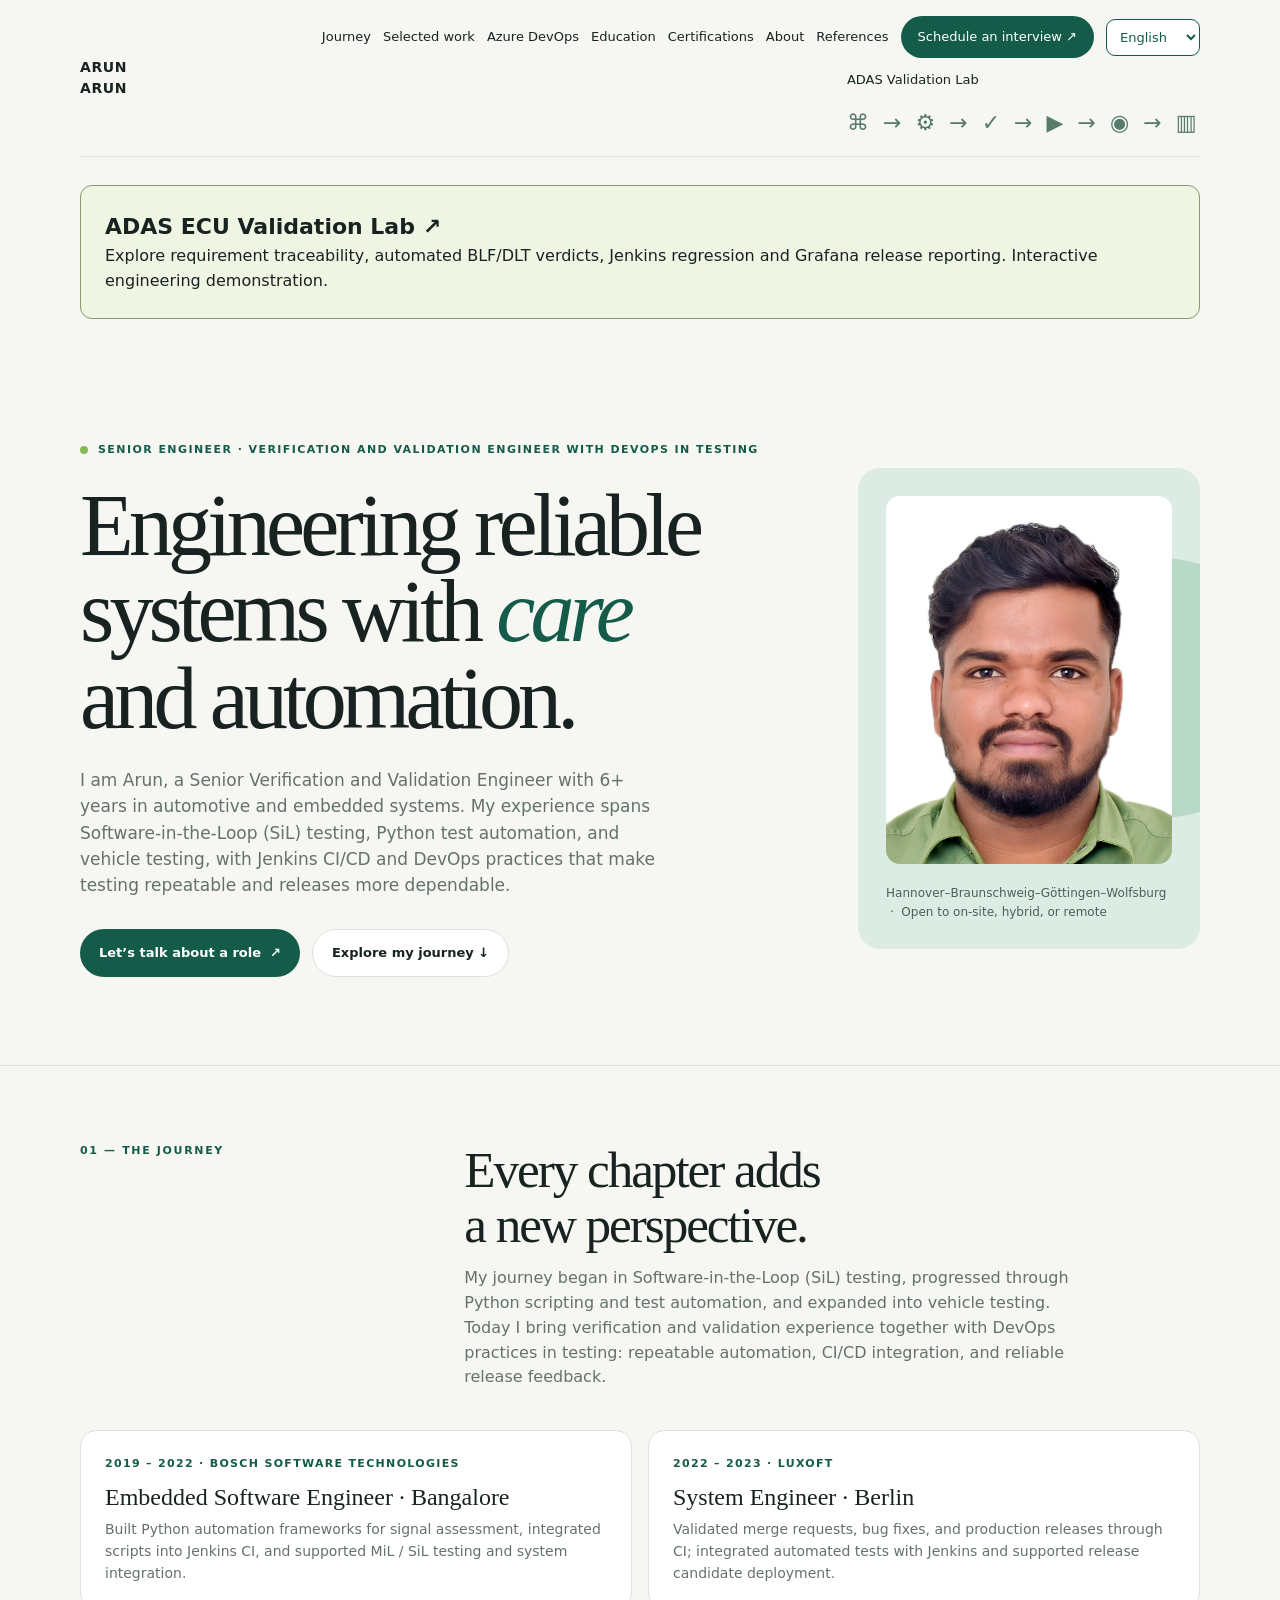
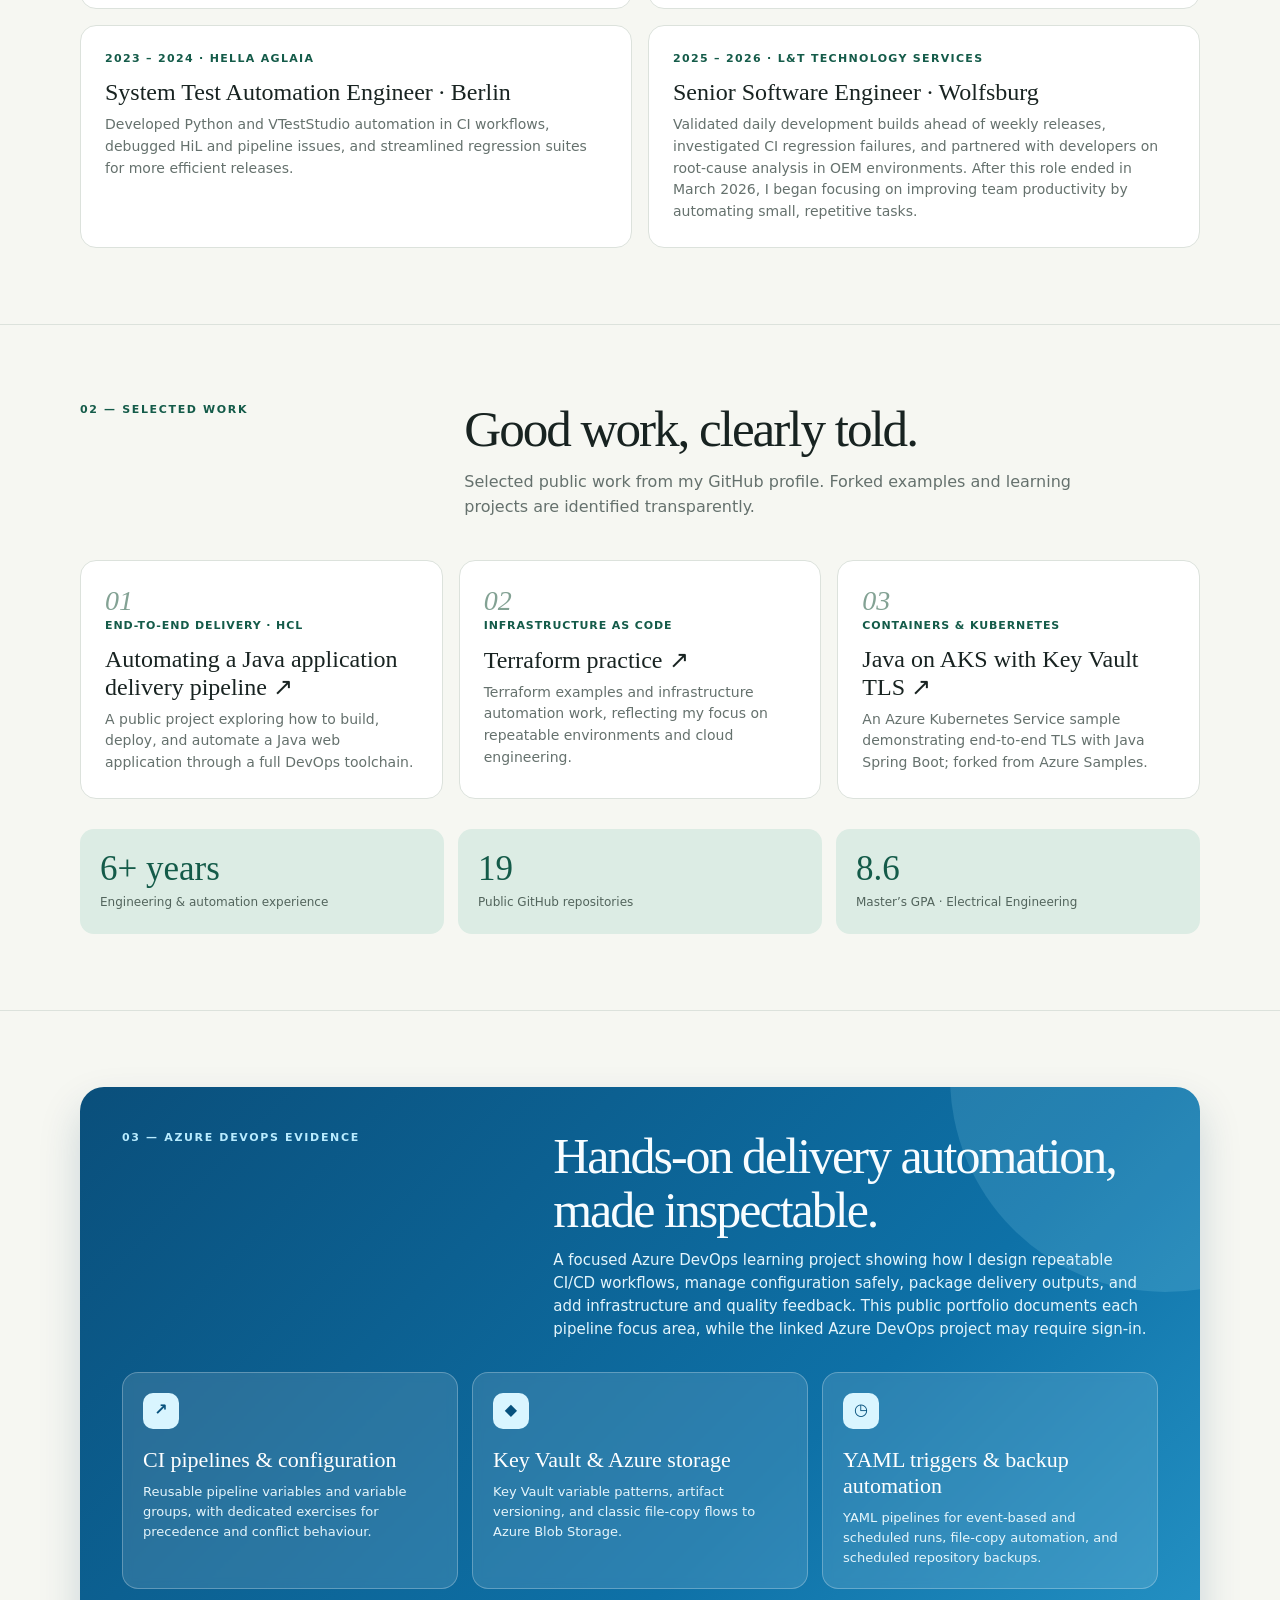
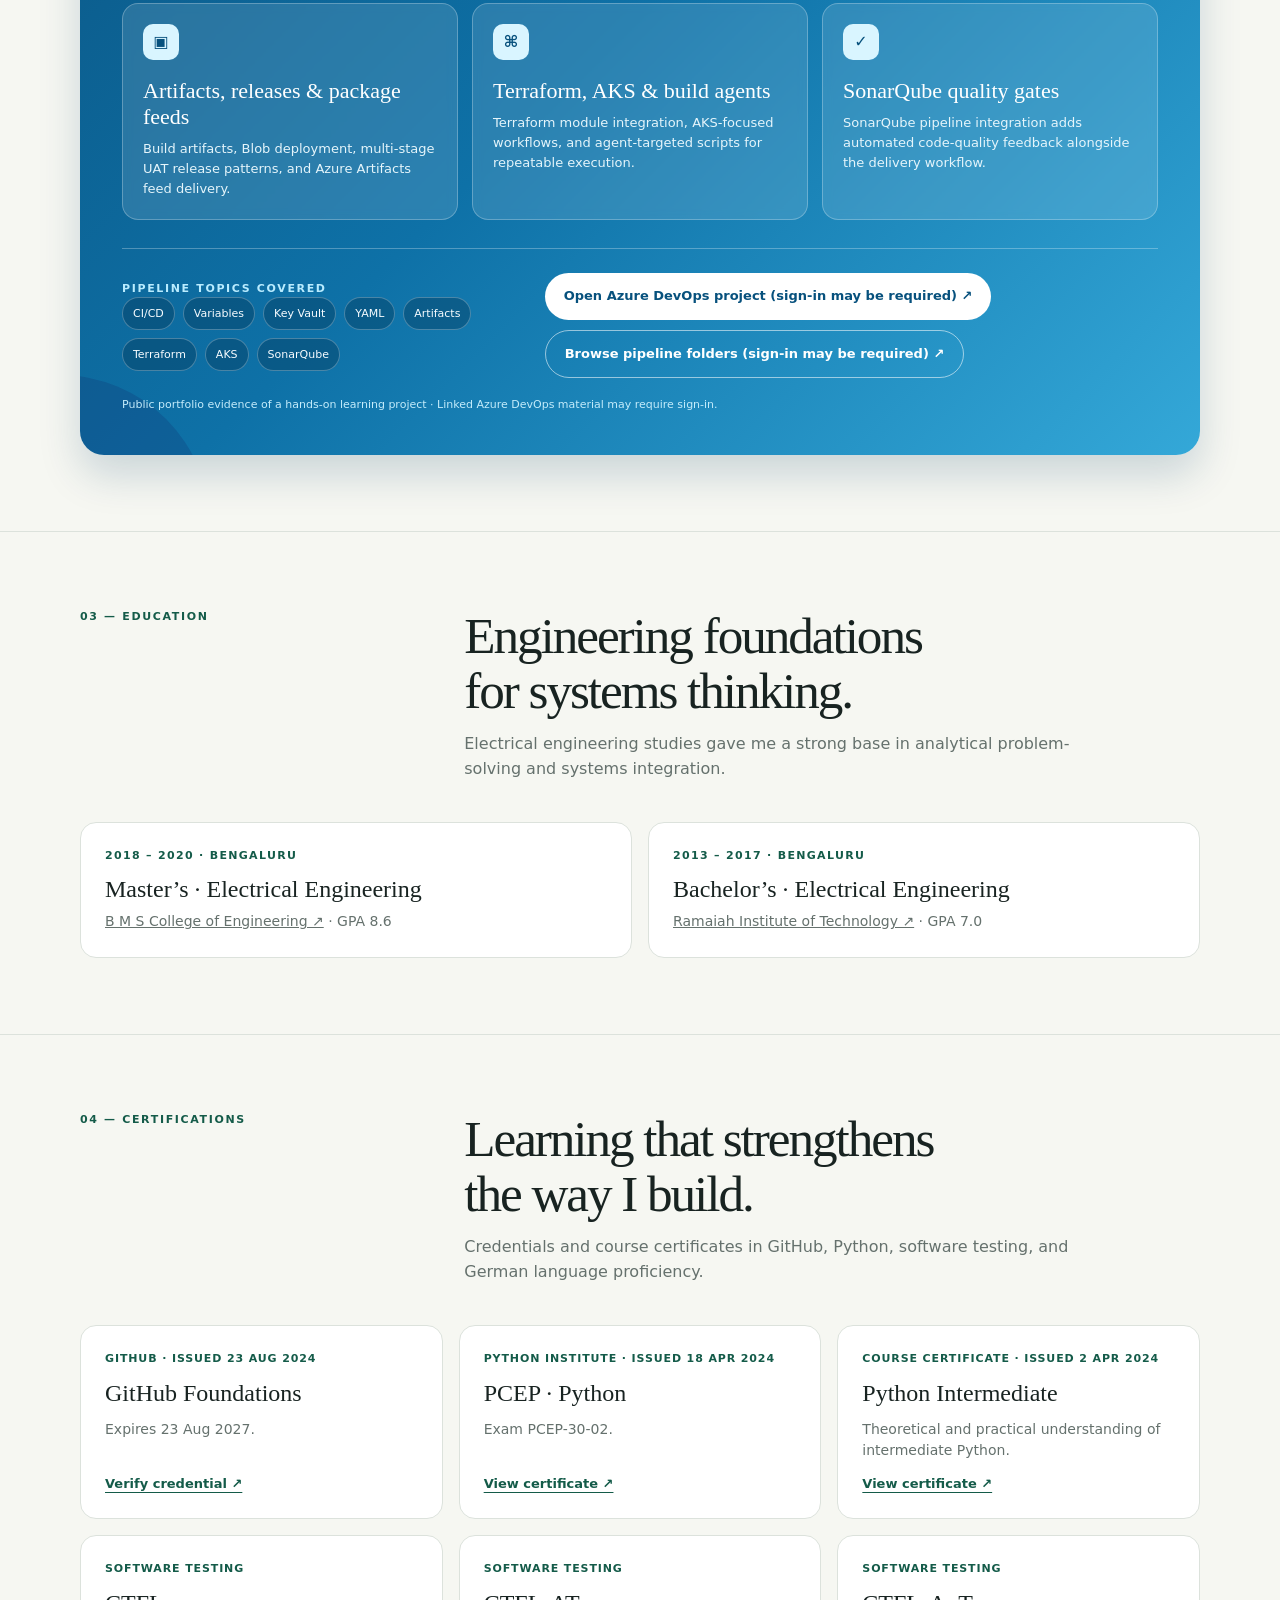
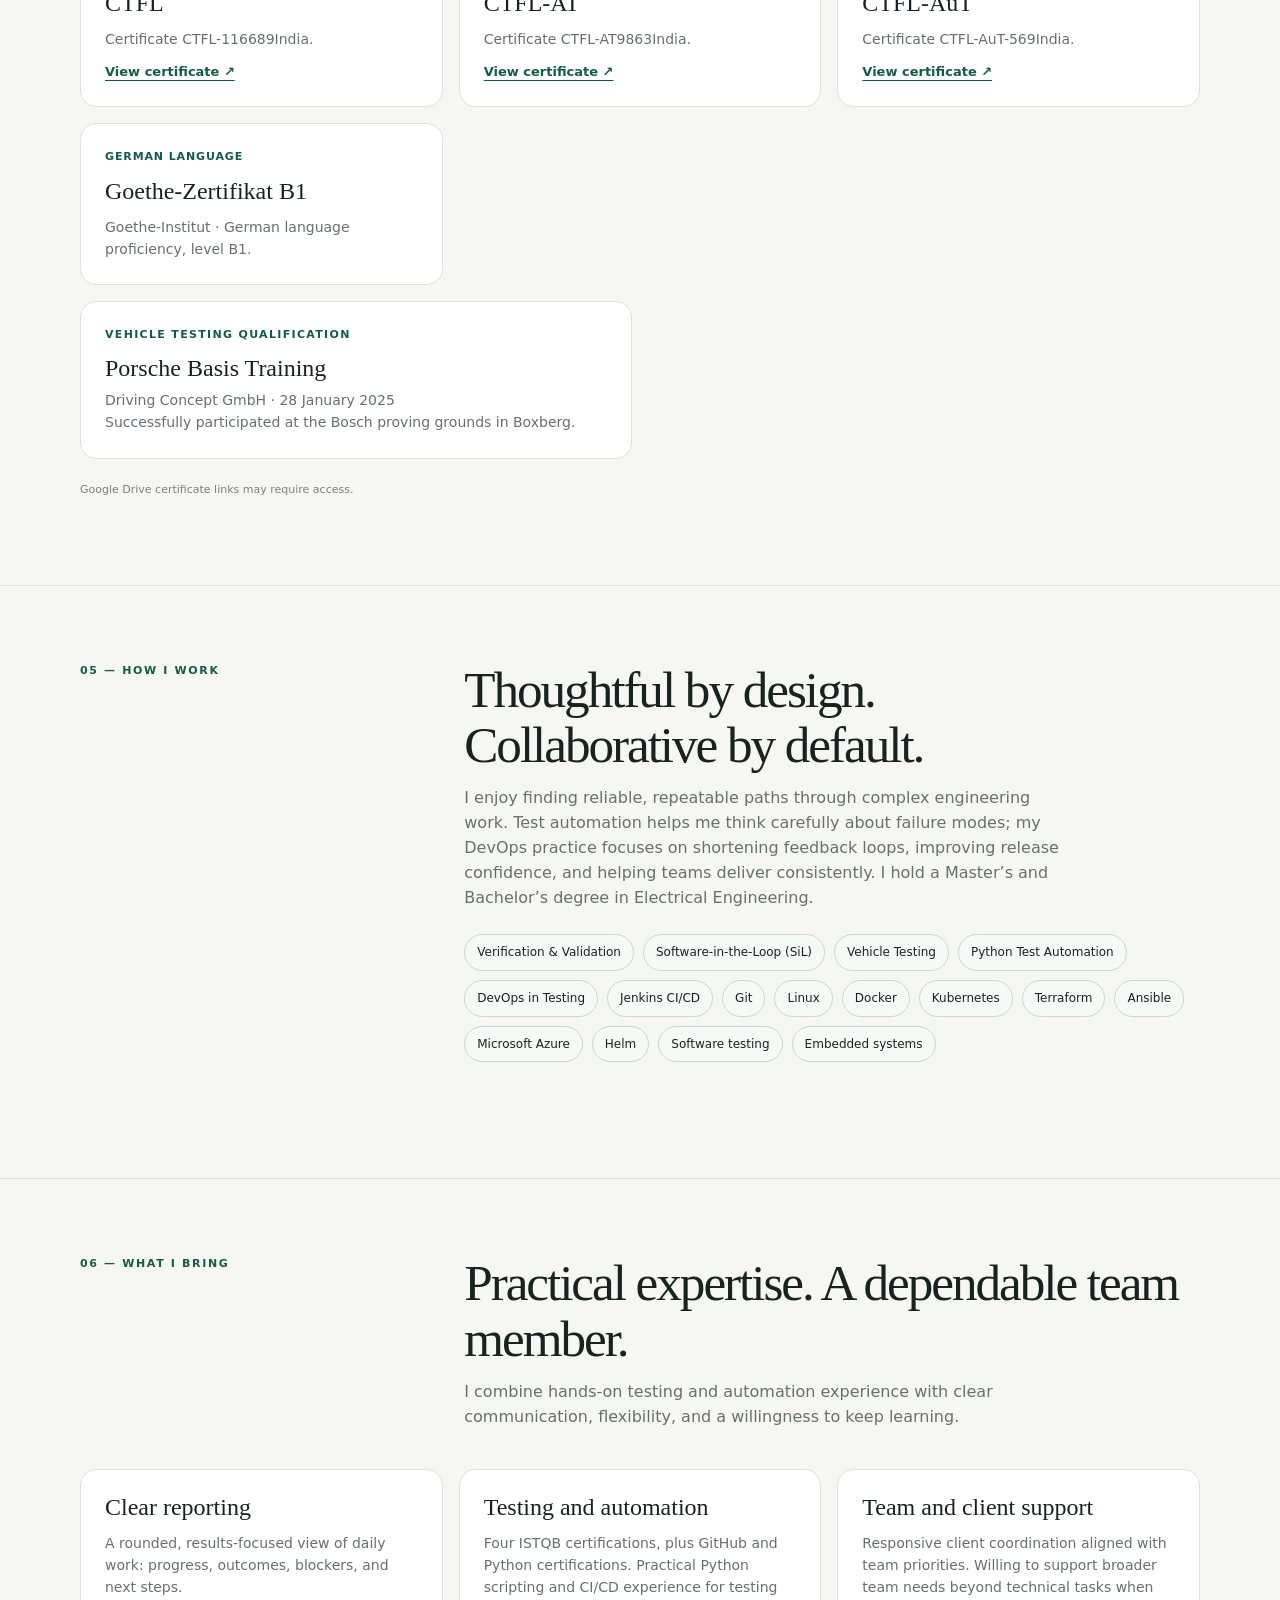
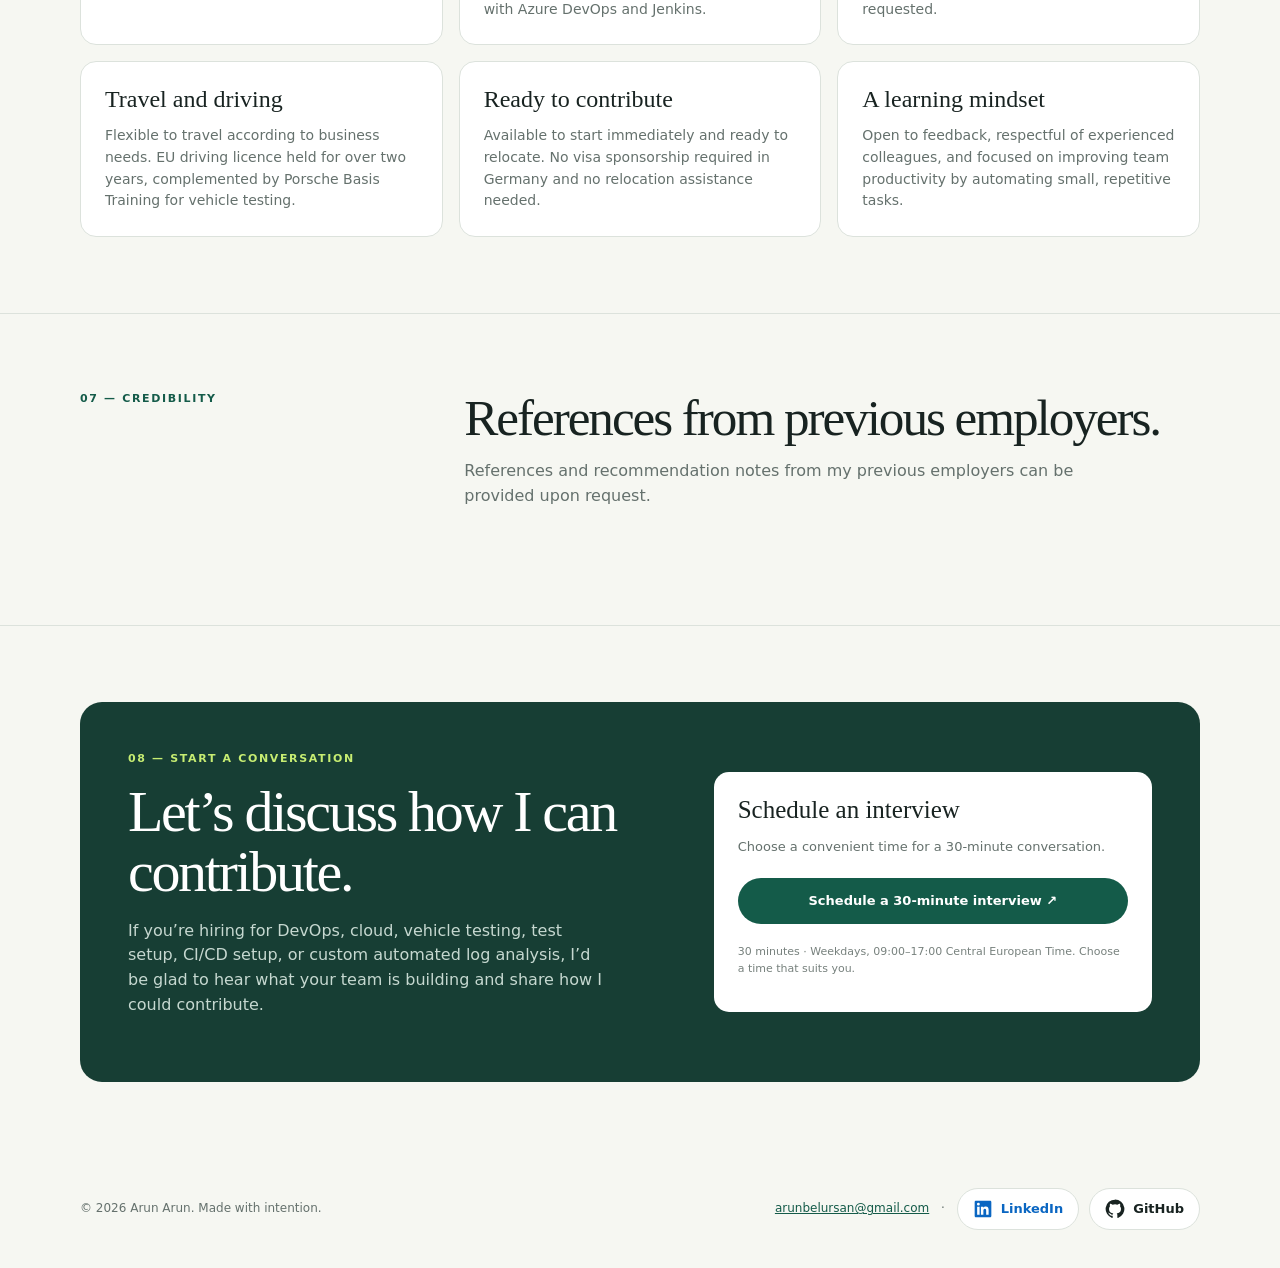
==== commit 01de0665: "Clarify Azure DevOps evidence access" ====
--- a/index.html
+++ b/index.html
@@ -22,7 +22,7 @@
 <section class="wrap hero"><div><div class="eyebrow" data-i18n="6"><span class="dot"></span> SENIOR ENGINEER · Verification and Validation Engineer with DEVOPS in Testing</div><h1 data-i18n="7">Engineering reliable<br>systems with <em>care</em><br>and automation.</h1><p data-i18n="8">I am Arun, a Senior Verification and Validation Engineer with 6+ years in automotive and embedded systems. My experience spans Software-in-the-Loop (SiL) testing, Python test automation, and vehicle testing, with Jenkins CI/CD and DevOps practices that make testing repeatable and releases more dependable.</p><div class="actions"><a class="button primary" href="#interview" data-i18n="9">Let’s talk about a role <span>↗</span></a><a class="button secondary" href="#journey" data-i18n="10">Explore my journey ↓</a></div></div><aside class="profile-card"><img class="portrait profile-photo" src="[data-uri]" alt="Arun Arun, Senior Engineer" width="420" height="540"><div class="card-caption" data-i18n="11">Hannover–Braunschweig–Göttingen–Wolfsburg  ·  Open to on-site, hybrid, or remote</div></aside></section>
 <section class="section" id="journey"><div class="wrap"><div class="section-head"><div class="kicker" data-i18n="12">01 — The journey</div><div><h2 data-i18n="18">Every chapter adds<br>a new perspective.</h2><p class="lede" data-i18n="19">My journey began in Software-in-the-Loop (SiL) testing, progressed through Python scripting and test automation, and expanded into vehicle testing. Today I bring verification and validation experience together with DevOps practices in testing: repeatable automation, CI/CD integration, and reliable release feedback.</p></div></div><div class="journey"><article><div class="year">2019 – 2022 · BOSCH SOFTWARE TECHNOLOGIES</div><h3 data-i18n="20">Embedded Software Engineer · Bangalore</h3><p data-i18n="24">Built Python automation frameworks for signal assessment, integrated scripts into Jenkins CI, and supported MiL / SiL testing and system integration.</p></article><article><div class="year">2022 – 2023 · LUXOFT</div><h3 data-i18n="21">System Engineer · Berlin</h3><p data-i18n="25">Validated merge requests, bug fixes, and production releases through CI; integrated automated tests with Jenkins and supported release candidate deployment.</p></article><article><div class="year">2023 – 2024 · HELLA AGLAIA</div><h3 data-i18n="22">System Test Automation Engineer · Berlin</h3><p data-i18n="26">Developed Python and VTestStudio automation in CI workflows, debugged HiL and pipeline issues, and streamlined regression suites for more efficient releases.</p></article><article><div class="year">2025 – 2026 · L&amp;T TECHNOLOGY SERVICES</div><h3 data-i18n="23">Senior Software Engineer · Wolfsburg</h3><p data-i18n="27">Validated daily development builds ahead of weekly releases, investigated CI regression failures, and partnered with developers on root-cause analysis in OEM environments. After this role ended in March 2026, I began focusing on improving team productivity by automating small, repetitive tasks.</p></article></div></div></section>
 <section class="section" id="work"><div class="wrap"><div class="section-head"><div class="kicker" data-i18n="13">02 — Selected work</div><div><h2 data-i18n="28">Good work, clearly told.</h2><p class="lede" data-i18n="29">Selected public work from my GitHub profile. Forked examples and learning projects are identified transparently.</p></div></div><div class="project-grid"><a target="_blank" rel="noopener noreferrer" class="project" style="text-decoration:none;color:inherit" href="https://github.com/Arun106/Devops_Project_E2E"><div class="index">01</div><div class="meta" data-i18n="30">END-TO-END DELIVERY · HCL</div><h3 data-i18n="33">Automating a Java application delivery pipeline ↗</h3><p data-i18n="36">A public project exploring how to build, deploy, and automate a Java web application through a full DevOps toolchain.</p></a><a target="_blank" rel="noopener noreferrer" class="project" style="text-decoration:none;color:inherit" href="https://github.com/Arun106/Terraform"><div class="index">02</div><div class="meta" data-i18n="31">INFRASTRUCTURE AS CODE</div><h3 data-i18n="34">Terraform practice ↗</h3><p data-i18n="37">Terraform examples and infrastructure automation work, reflecting my focus on repeatable environments and cloud engineering.</p></a><a target="_blank" rel="noopener noreferrer" class="project" style="text-decoration:none;color:inherit" href="https://github.com/Arun106/java-aks-keyvault-tls"><div class="index">03</div><div class="meta" data-i18n="32">CONTAINERS &amp; KUBERNETES</div><h3 data-i18n="35">Java on AKS with Key Vault TLS ↗</h3><p data-i18n="38">An Azure Kubernetes Service sample demonstrating end-to-end TLS with Java Spring Boot; forked from Azure Samples.</p></a></div><div class="impact"><div class="stat"><strong data-i18n="39">6+ years</strong><span data-i18n="42">Engineering &amp; automation experience</span></div><div class="stat"><strong data-i18n="40">19</strong><span data-i18n="43">Public GitHub repositories</span></div><div class="stat"><strong data-i18n="41">8.6</strong><span data-i18n="44">Master’s GPA · Electrical Engineering</span></div></div></div></section>
-<section class="section" id="azure-devops"><div class="wrap"><div class="azure-showcase"><div class="azure-header"><div class="azure-kicker" data-i18n="120">03 — Azure DevOps evidence</div><div><h2 data-i18n="121">Hands-on delivery automation, made inspectable.</h2><p class="azure-lede" data-i18n="122">A focused Azure DevOps learning project showing how I design repeatable CI/CD workflows, manage configuration safely, package delivery outputs, and add infrastructure and quality feedback. The pipeline folders are organised as inspectable exercises so reviewers can explore the implementation directly.</p></div></div><div class="azure-grid"><article class="azure-card"><div class="azure-icon" aria-hidden="true">↗</div><h3 data-i18n="123">CI pipelines &amp; configuration</h3><p data-i18n="124">Reusable pipeline variables and variable groups, with dedicated exercises for precedence and conflict behaviour.</p></article><article class="azure-card"><div class="azure-icon" aria-hidden="true">◆</div><h3 data-i18n="125">Key Vault &amp; Azure storage</h3><p data-i18n="126">Key Vault variable patterns, artifact versioning, and classic file-copy flows to Azure Blob Storage.</p></article><article class="azure-card"><div class="azure-icon" aria-hidden="true">◷</div><h3 data-i18n="127">YAML triggers &amp; backup automation</h3><p data-i18n="128">YAML pipelines for event-based and scheduled runs, file-copy automation, and scheduled repository backups.</p></article><article class="azure-card"><div class="azure-icon" aria-hidden="true">▣</div><h3 data-i18n="129">Artifacts, releases &amp; package feeds</h3><p data-i18n="130">Build artifacts, Blob deployment, multi-stage UAT release patterns, and Azure Artifacts feed delivery.</p></article><article class="azure-card"><div class="azure-icon" aria-hidden="true">⌘</div><h3 data-i18n="131">Terraform, AKS &amp; build agents</h3><p data-i18n="132">Terraform module integration, AKS-focused workflows, and agent-targeted scripts for repeatable execution.</p></article><article class="azure-card"><div class="azure-icon" aria-hidden="true">✓</div><h3 data-i18n="133">SonarQube quality gates</h3><p data-i18n="134">SonarQube pipeline integration adds automated code-quality feedback alongside the delivery workflow.</p></article></div><div class="azure-proof"><div><div class="azure-kicker" data-i18n="135">Pipeline topics covered</div><div class="azure-tags"><span>CI/CD</span><span>Variables</span><span>Key Vault</span><span>YAML</span><span>Artifacts</span><span>Terraform</span><span>AKS</span><span>SonarQube</span></div></div><div class="azure-actions"><a class="button" href="https://dev.azure.com/arunbelursan/ABC" target="_blank" rel="noopener noreferrer" data-i18n="136">Open public Azure DevOps project ↗</a><a class="button alt" href="https://dev.azure.com/arunbelursan/ABC/_build?view=folders&amp;treeState=[base64]" target="_blank" rel="noopener noreferrer" data-i18n="137">Browse pipeline folders ↗</a></div></div><p class="azure-note" data-i18n="138">Hands-on learning project · Review linked material before sharing sensitive information.</p></div></div></section>
+<section class="section" id="azure-devops"><div class="wrap"><div class="azure-showcase"><div class="azure-header"><div class="azure-kicker" data-i18n="120">03 — Azure DevOps evidence</div><div><h2 data-i18n="121">Hands-on delivery automation, made inspectable.</h2><p class="azure-lede" data-i18n="122">A focused Azure DevOps learning project showing how I design repeatable CI/CD workflows, manage configuration safely, package delivery outputs, and add infrastructure and quality feedback. This public portfolio documents each pipeline focus area, while the linked Azure DevOps project may require sign-in.</p></div></div><div class="azure-grid"><article class="azure-card"><div class="azure-icon" aria-hidden="true">↗</div><h3 data-i18n="123">CI pipelines &amp; configuration</h3><p data-i18n="124">Reusable pipeline variables and variable groups, with dedicated exercises for precedence and conflict behaviour.</p></article><article class="azure-card"><div class="azure-icon" aria-hidden="true">◆</div><h3 data-i18n="125">Key Vault &amp; Azure storage</h3><p data-i18n="126">Key Vault variable patterns, artifact versioning, and classic file-copy flows to Azure Blob Storage.</p></article><article class="azure-card"><div class="azure-icon" aria-hidden="true">◷</div><h3 data-i18n="127">YAML triggers &amp; backup automation</h3><p data-i18n="128">YAML pipelines for event-based and scheduled runs, file-copy automation, and scheduled repository backups.</p></article><article class="azure-card"><div class="azure-icon" aria-hidden="true">▣</div><h3 data-i18n="129">Artifacts, releases &amp; package feeds</h3><p data-i18n="130">Build artifacts, Blob deployment, multi-stage UAT release patterns, and Azure Artifacts feed delivery.</p></article><article class="azure-card"><div class="azure-icon" aria-hidden="true">⌘</div><h3 data-i18n="131">Terraform, AKS &amp; build agents</h3><p data-i18n="132">Terraform module integration, AKS-focused workflows, and agent-targeted scripts for repeatable execution.</p></article><article class="azure-card"><div class="azure-icon" aria-hidden="true">✓</div><h3 data-i18n="133">SonarQube quality gates</h3><p data-i18n="134">SonarQube pipeline integration adds automated code-quality feedback alongside the delivery workflow.</p></article></div><div class="azure-proof"><div><div class="azure-kicker" data-i18n="135">Pipeline topics covered</div><div class="azure-tags"><span>CI/CD</span><span>Variables</span><span>Key Vault</span><span>YAML</span><span>Artifacts</span><span>Terraform</span><span>AKS</span><span>SonarQube</span></div></div><div class="azure-actions"><a class="button" href="https://dev.azure.com/arunbelursan/ABC" target="_blank" rel="noopener noreferrer" data-i18n="136">Open Azure DevOps project (sign-in may be required) ↗</a><a class="button alt" href="https://dev.azure.com/arunbelursan/ABC/_build?view=folders&amp;treeState=[base64]" target="_blank" rel="noopener noreferrer" data-i18n="137">Browse pipeline folders (sign-in may be required) ↗</a></div></div><p class="azure-note" data-i18n="138">Public portfolio evidence of a hands-on learning project · Linked Azure DevOps material may require sign-in.</p></div></div></section>
 <section class="section" id="education"><div class="wrap"><div class="section-head"><div class="kicker" data-i18n="14">03 — Education</div><div><h2 data-i18n="45">Engineering foundations<br>for systems thinking.</h2><p class="lede" data-i18n="46">Electrical engineering studies gave me a strong base in analytical problem-solving and systems integration.</p></div></div><div class="journey"><article><div class="year">2018 – 2020 · BENGALURU</div><h3 data-i18n="47">Master’s · Electrical Engineering</h3><p data-i18n="49"><a href="https://bmsce.ac.in/" target="_blank" rel="noopener noreferrer">B M S College of Engineering ↗</a> · GPA 8.6</p></article><article><div class="year">2013 – 2017 · BENGALURU</div><h3 data-i18n="48">Bachelor’s · Electrical Engineering</h3><p data-i18n="50"><a href="https://www.msrit.edu/" target="_blank" rel="noopener noreferrer">Ramaiah Institute of Technology ↗</a> · GPA 7.0</p></article></div></div></section><section class="section" id="certifications"><div class="wrap"><div class="section-head"><div class="kicker" data-i18n="15">04 — Certifications</div><div><h2 data-i18n="51">Learning that strengthens<br>the way I build.</h2><p class="lede" data-i18n="52">Credentials and course certificates in GitHub, Python, software testing, and German language proficiency.</p></div></div><div class="project-grid">
 <article class="project certificate"><div class="meta" data-i18n="53">GitHub · Issued 23 Aug 2024</div><h3>GitHub Foundations</h3><p data-i18n="59">Expires 23 Aug 2027.</p><a class="certificate-link" href="https://www.credly.com/go/JEfAW599" target="_blank" rel="noopener noreferrer" data-i18n="65">Verify credential ↗</a></article>
 <article class="project certificate"><div class="meta" data-i18n="54">Python Institute · Issued 18 Apr 2024</div><h3>PCEP · Python</h3><p data-i18n="60">Exam PCEP-30-02.</p><a class="certificate-link" href="https://drive.google.com/file/d/1nxS-Yf9fC_vLBPM71-CwMOsKLTxiMX7h/view?usp=drivesdk" target="_blank" rel="noopener noreferrer" data-i18n="66">View certificate ↗</a></article>
@@ -34,7 +34,7 @@
 <section class="section" id="what-i-bring"><div class="wrap"><div class="section-head"><div data-i18n="104" class="kicker">06 — What I bring</div><div><h2 data-i18n="105">Practical expertise. A dependable team member.</h2><p data-i18n="106" class="lede">I combine hands-on testing and automation experience with clear communication, flexibility, and a willingness to keep learning.</p></div></div><div class="project-grid"><article class="project certificate"><h3 data-i18n="107">Clear reporting</h3><p data-i18n="108">A rounded, results-focused view of daily work: progress, outcomes, blockers, and next steps.</p></article><article class="project certificate"><h3 data-i18n="109">Testing and automation</h3><p data-i18n="110">Four ISTQB certifications, plus GitHub and Python certifications. Practical Python scripting and CI/CD experience for testing with Azure DevOps and Jenkins.</p></article><article class="project certificate"><h3 data-i18n="111">Team and client support</h3><p data-i18n="112">Responsive client coordination aligned with team priorities. Willing to support broader team needs beyond technical tasks when requested.</p></article><article class="project certificate"><h3 data-i18n="113">Travel and driving</h3><p data-i18n="114">Flexible to travel according to business needs. EU driving licence held for over two years, complemented by Porsche Basis Training for vehicle testing.</p></article><article class="project certificate"><h3 data-i18n="115">Ready to contribute</h3><p data-i18n="116">Available to start immediately and ready to relocate. No visa sponsorship required in Germany and no relocation assistance needed.</p></article><article class="project certificate"><h3 data-i18n="117">A learning mindset</h3><p data-i18n="118">Open to feedback, respectful of experienced colleagues, and focused on improving team productivity by automating small, repetitive tasks.</p></article></div></div></section><section class="section" id="credibility"><div class="wrap"><div class="section-head"><div class="kicker" data-i18n="100">07 — Credibility</div><div><h2 data-i18n="101">References from previous employers.</h2><p class="lede" data-i18n="102">References and recommendation notes from my previous employers can be provided upon request.</p></div></div></div></section><section class="section" id="interview"><div class="wrap"><div class="booking"><div><div class="kicker" data-i18n="17">08 — Start a conversation</div><h2 data-i18n="92">Let’s discuss how I can contribute.</h2><p data-i18n="93">If you’re hiring for DevOps, cloud, vehicle testing, test setup, CI/CD setup, or custom automated log analysis, I’d be glad to hear what your team is building and share how I could contribute.</p></div><div class="booking-box"><h3 data-i18n="96">Schedule an interview</h3><p data-i18n="94">Choose a convenient time for a 30-minute conversation.</p><a class="button primary" target="_blank" rel="noopener noreferrer" href="https://calendly.com/arunbelursan1995/30-minute-interview" data-i18n="97">Schedule a 30-minute interview ↗</a><p class="smallnote" data-i18n="95">30 minutes · Weekdays, 09:00–17:00 Central European Time. Choose a time that suits you.</p></div></div></div></section>
 </main><footer class="wrap footer"><span>© <span id="year"></span> Arun Arun. Made with intention.</span><span><a href="mailto:arunbelursan@gmail.com">arunbelursan@gmail.com</a>  ·  <span class="social-links"><a class="social-link" href="https://www.linkedin.com/in/arun-arun-9062a7b5/" target="_blank" rel="noopener noreferrer"><svg viewbox="0 0 24 24" width="20" height="20" fill="currentColor" aria-hidden="true"><path d="M20.45 2H3.55C2.69 2 2 2.68 2 3.52v16.96C2 21.32 2.69 22 3.55 22h16.9c.86 0 1.55-.68 1.55-1.52V3.52C22 2.68 21.31 2 20.45 2ZM7.93 18.75H4.98V9.2h2.95v9.55ZM6.45 7.9a1.71 1.71 0 1 1 0-3.42 1.71 1.71 0 0 1 0 3.42Zm12.3 10.85H15.8V14.1c0-1.11-.02-2.54-1.55-2.54-1.55 0-1.79 1.21-1.79 2.46v4.73H9.51V9.2h2.83v1.3h.04c.39-.74 1.36-1.52 2.79-1.52 2.99 0 3.58 1.97 3.58 4.53v5.24Z"></path></svg><span>LinkedIn</span></a><a class="social-link" href="https://github.com/Arun106" target="_blank" rel="noopener noreferrer"><svg viewbox="0 0 24 24" width="20" height="20" fill="currentColor" aria-hidden="true"><path d="M12 .75a11.25 11.25 0 0 0-3.56 21.92c.56.1.77-.24.77-.54v-2.1c-3.13.68-3.79-1.33-3.79-1.33-.51-1.3-1.25-1.64-1.25-1.64-1.02-.7.08-.69.08-.69 1.13.08 1.73 1.16 1.73 1.16 1 .1 1.63 2.1 3.27 1.17.1-.73.39-1.22.71-1.5-2.5-.29-5.13-1.25-5.13-5.56 0-1.23.44-2.24 1.16-3.03-.12-.28-.5-1.43.11-2.97 0 0 .95-.3 3.1 1.16a10.8 10.8 0 0 1 5.64 0c2.15-1.46 3.1-1.16 3.1-1.16.61 1.54.23 2.69.11 2.97.72.79 1.16 1.8 1.16 3.03 0 4.32-2.64 5.27-5.15 5.55.4.35.76 1.03.76 2.08v2.86c0 .3.2.65.78.54A11.25 11.25 0 0 0 12 .75Z"></path></svg><span>GitHub</span></a></span></span></footer><script>document.getElementById('year').textContent=new Date().getFullYear()</script>
 <script>
-const portfolioTranslations = [{"en": "Journey", "de": "Werdegang"}, {"en": "Selected work", "de": "Projekte"}, {"en": "Education", "de": "Ausbildung"}, {"en": "Certifications", "de": "Zertifikate"}, {"en": "About", "de": "Über mich"}, {"en": "Schedule an interview ↗", "de": "Gespräch vereinbaren ↗"}, {"en": "<span class=\"dot\"></span> SENIOR ENGINEER · Verification and Validation Engineer with DEVOPS in Testing", "de": "SENIOR ENGINEER · Verifikation und Validierung mit DevOps im Testing"}, {"en": "Engineering reliable<br>systems with <em>care</em><br>and automation.", "de": "Zuverlässige Systeme.<br>Mit <em>Sorgfalt</em><br>und Automatisierung."}, {"en": "I am Arun, a Senior Verification and Validation Engineer with 6+ years in automotive and embedded systems. My experience spans Software-in-the-Loop (SiL) testing, Python test automation, and vehicle testing, with Jenkins CI/CD and DevOps practices that make testing repeatable and releases more dependable.", "de": "Ich bin Arun, Senior Engineer für Verifikation und Validierung mit über sechs Jahren Erfahrung in der Automobilindustrie und in eingebetteten Systemen. Meine Schwerpunkte sind Software-in-the-Loop-Tests (SiL), Python-Testautomatisierung und Fahrzeugtests. Mit Jenkins CI/CD und DevOps-Praktiken gestalte ich Tests reproduzierbar und Software-Releases zuverlässiger."}, {"en": "Let’s talk about a role <span>↗</span>", "de": "Über eine Position sprechen ↗"}, {"en": "Explore my journey ↓", "de": "Meinen Werdegang entdecken ↓"}, {"en": "Hannover–Braunschweig–Göttingen–Wolfsburg  ·  Open to on-site, hybrid, or remote", "de": "Hannover–Braunschweig–Göttingen–Wolfsburg · Offen für Vor-Ort-, Hybrid- und Remote-Positionen"}, {"en": "01 — The journey", "de": "01 — Werdegang"}, {"en": "02 — Selected work", "de": "02 — Ausgewählte Projekte"}, {"en": "03 — Education", "de": "03 — Ausbildung"}, {"en": "04 — Certifications", "de": "04 — Zertifikate"}, {"en": "05 — How I work", "de": "05 — Meine Arbeitsweise"}, {"en": "08 — Start a conversation", "de": "08 — Kontakt"}, {"en": "Every chapter adds<br>a new perspective.", "de": "Jede Station eröffnet<br>neue Perspektiven."}, {"en": "My journey began in Software-in-the-Loop (SiL) testing, progressed through Python scripting and test automation, and expanded into vehicle testing. Today I bring verification and validation experience together with DevOps practices in testing: repeatable automation, CI/CD integration, and reliable release feedback.", "de": "Mein Werdegang begann mit Software-in-the-Loop-Tests (SiL), führte über Python-Skripting und Testautomatisierung bis hin zu Fahrzeugtests. Heute verbinde ich Verifikation und Validierung mit DevOps im Testing: reproduzierbare Automatisierung, CI/CD-Integration und verlässliches Feedback für Releases."}, {"en": "Embedded Software Engineer · Bangalore", "de": "Embedded-Software-Ingenieur · Bangalore"}, {"en": "System Engineer · Berlin", "de": "Systemingenieur · Berlin"}, {"en": "System Test Automation Engineer · Berlin", "de": "Ingenieur für Systemtestautomatisierung · Berlin"}, {"en": "Senior Software Engineer · Wolfsburg", "de": "Senior Software Engineer · Wolfsburg"}, {"en": "Built Python automation frameworks for signal assessment, integrated scripts into Jenkins CI, and supported MiL / SiL testing and system integration.", "de": "Entwicklung von Python-Automatisierungsframeworks zur Signalauswertung, Integration von Skripten in Jenkins CI sowie Unterstützung von MiL-/SiL-Tests und Systemintegration."}, {"en": "Validated merge requests, bug fixes, and production releases through CI; integrated automated tests with Jenkins and supported release candidate deployment.", "de": "Validierung von Merge Requests, Fehlerbehebungen und Produktions-Releases durch CI; Integration automatisierter Tests in Jenkins und Unterstützung der Bereitstellung von Release-Kandidaten."}, {"en": "Developed Python and VTestStudio automation in CI workflows, debugged HiL and pipeline issues, and streamlined regression suites for more efficient releases.", "de": "Entwicklung von Automatisierung mit Python und VTestStudio in CI-Workflows, Analyse von HiL- und Pipeline-Problemen sowie Optimierung von Regressionstests für effizientere Releases."}, {"en": "Validated daily development builds ahead of weekly releases, investigated CI regression failures, and partnered with developers on root-cause analysis in OEM environments. After this role ended in March 2026, I began focusing on improving team productivity by automating small, repetitive tasks.", "de": "Validierung täglicher Entwicklungsstände vor wöchentlichen Releases, Untersuchung von CI-Regressionsfehlern und gemeinsame Ursachenanalyse mit Entwicklern im OEM-Umfeld. Seit dem Ende dieser Tätigkeit im März 2026 konzentriere ich mich darauf, die Produktivität von Teams durch die Automatisierung kleiner, wiederkehrender Aufgaben zu verbessern."}, {"en": "Good work, clearly told.", "de": "Gute Arbeit. Klar beschrieben."}, {"en": "Selected public work from my GitHub profile. Forked examples and learning projects are identified transparently.", "de": "Ausgewählte öffentliche Projekte aus meinem GitHub-Profil. Forks und Lernprojekte sind entsprechend gekennzeichnet."}, {"en": "END-TO-END DELIVERY · HCL", "de": "DURCHGÄNGIGE SOFTWAREBEREITSTELLUNG · HCL"}, {"en": "INFRASTRUCTURE AS CODE", "de": "INFRASTRUKTUR ALS CODE"}, {"en": "CONTAINERS & KUBERNETES", "de": "CONTAINER & KUBERNETES"}, {"en": "Automating a Java application delivery pipeline ↗", "de": "Automatisierte Bereitstellung einer Java-Anwendung ↗"}, {"en": "Terraform practice ↗", "de": "Terraform-Praxis ↗"}, {"en": "Java on AKS with Key Vault TLS ↗", "de": "Java auf AKS mit Key Vault TLS ↗"}, {"en": "A public project exploring how to build, deploy, and automate a Java web application through a full DevOps toolchain.", "de": "Ein öffentliches Projekt zur Erstellung, Bereitstellung und Automatisierung einer Java-Webanwendung mit einer vollständigen DevOps-Toolchain."}, {"en": "Terraform examples and infrastructure automation work, reflecting my focus on repeatable environments and cloud engineering.", "de": "Terraform-Beispiele und Infrastrukturautomatisierung mit Fokus auf reproduzierbare Umgebungen und Cloud Engineering."}, {"en": "An Azure Kubernetes Service sample demonstrating end-to-end TLS with Java Spring Boot; forked from Azure Samples.", "de": "Ein Beispiel für Azure Kubernetes Service mit durchgängiger TLS-Verschlüsselung und Java Spring Boot; ein Fork von Azure Samples."}, {"en": "6+ years", "de": "6+ Jahre"}, {"en": "19", "de": "19"}, {"en": "8.6", "de": "8.6"}, {"en": "Engineering & automation experience", "de": "Erfahrung in Engineering & Automatisierung"}, {"en": "Public GitHub repositories", "de": "Öffentliche GitHub-Repositories"}, {"en": "Master’s GPA · Electrical Engineering", "de": "Master-Notendurchschnitt · Elektrotechnik"}, {"en": "Engineering foundations<br>for systems thinking.", "de": "Technische Grundlagen<br>für systemisches Denken."}, {"en": "Electrical engineering studies gave me a strong base in analytical problem-solving and systems integration.", "de": "Mein Studium der Elektrotechnik hat mir eine solide Grundlage für analytische Problemlösung und Systemintegration vermittelt."}, {"en": "Master’s · Electrical Engineering", "de": "Master · Elektrotechnik"}, {"en": "Bachelor’s · Electrical Engineering", "de": "Bachelor · Elektrotechnik"}, {"en": "<a href=\"https://bmsce.ac.in/\" target=\"_blank\" rel=\"noopener noreferrer\">B M S College of Engineering ↗</a> · GPA 8.6", "de": "<a href=\"https://bmsce.ac.in/\" target=\"_blank\" rel=\"noopener noreferrer\">B M S College of Engineering ↗</a> · Notendurchschnitt 8.6"}, {"en": "<a href=\"https://www.msrit.edu/\" target=\"_blank\" rel=\"noopener noreferrer\">Ramaiah Institute of Technology ↗</a> · GPA 7.0", "de": "<a href=\"https://www.msrit.edu/\" target=\"_blank\" rel=\"noopener noreferrer\">Ramaiah Institute of Technology ↗</a> · Notendurchschnitt 7.0"}, {"en": "Learning that strengthens<br>the way I build.", "de": "Weiterbildung, die<br>meine Arbeit stärkt."}, {"en": "Credentials and course certificates in GitHub, Python, software testing, and German language proficiency.", "de": "Qualifikationen und Kurszertifikate in GitHub, Python, Softwaretests und deutscher Sprache."}, {"en": "GitHub · Issued 23 Aug 2024", "de": "GitHub · Ausgestellt am 23. Aug. 2024"}, {"en": "Python Institute · Issued 18 Apr 2024", "de": "Python Institute · Ausgestellt am 18. Apr. 2024"}, {"en": "Course certificate · Issued 2 Apr 2024", "de": "Kurszertifikat · Ausgestellt am 2. Apr. 2024"}, {"en": "Software testing", "de": "Softwaretests"}, {"en": "Software testing", "de": "Softwaretests"}, {"en": "Software testing", "de": "Softwaretests"}, {"en": "Expires 23 Aug 2027.", "de": "Gültig bis 23. Aug. 2027."}, {"en": "Exam PCEP-30-02.", "de": "Prüfung PCEP-30-02."}, {"en": "Theoretical and practical understanding of intermediate Python.", "de": "Theoretische und praktische Kenntnisse in Python auf mittlerem Niveau."}, {"en": "Certificate CTFL-116689India.", "de": "Zertifikat CTFL-116689India."}, {"en": "Certificate CTFL-AT9863India.", "de": "Zertifikat CTFL-AT9863India."}, {"en": "Certificate CTFL-AuT-569India.", "de": "Zertifikat CTFL-AuT-569India."}, {"en": "Verify credential ↗", "de": "Qualifikation prüfen ↗"}, {"en": "View certificate ↗", "de": "Zertifikat ansehen ↗"}, {"en": "View certificate ↗", "de": "Zertifikat ansehen ↗"}, {"en": "View certificate ↗", "de": "Zertifikat ansehen ↗"}, {"en": "View certificate ↗", "de": "Zertifikat ansehen ↗"}, {"en": "View certificate ↗", "de": "Zertifikat ansehen ↗"}, {"en": "Vehicle testing qualification", "de": "Qualifikation für Fahrzeugtests"}, {"en": "Driving Concept GmbH · 28 January 2025<br>Successfully participated at the Bosch proving grounds in Boxberg.", "de": "Driving Concept GmbH · 28. Januar 2025<br>Erfolgreiche Teilnahme auf dem Bosch-Prüfgelände in Boxberg."}, {"en": "Google Drive certificate links may require access.", "de": "Für die Zertifikate auf Google Drive ist möglicherweise eine Zugriffsberechtigung erforderlich."}, {"en": "Thoughtful by design.<br>Collaborative by default.", "de": "Durchdacht im Ansatz.<br>Gemeinsam in der Umsetzung."}, {"en": "I enjoy finding reliable, repeatable paths through complex engineering work. Test automation helps me think carefully about failure modes; my DevOps practice focuses on shortening feedback loops, improving release confidence, and helping teams deliver consistently. I hold a Master’s and Bachelor’s degree in Electrical Engineering.", "de": "Ich entwickle gerne zuverlässige, reproduzierbare Lösungen für komplexe technische Aufgaben. Testautomatisierung schärft meinen Blick für Fehlerursachen; mit DevOps verkürze ich Feedbackzyklen, erhöhe die Release-Sicherheit und unterstütze Teams bei der kontinuierlichen Bereitstellung. Ich habe einen Master- und einen Bachelorabschluss in Elektrotechnik."}, {"en": "Verification & Validation", "de": "Verifikation & Validierung"}, {"en": "Software-in-the-Loop (SiL)", "de": "Software-in-the-Loop (SiL)"}, {"en": "Vehicle Testing", "de": "Fahrzeugtests"}, {"en": "Python Test Automation", "de": "Python-Testautomatisierung"}, {"en": "DevOps in Testing", "de": "DevOps im Testing"}, {"en": "Jenkins CI/CD", "de": "Jenkins CI/CD"}, {"en": "Git", "de": "Git"}, {"en": "Linux", "de": "Linux"}, {"en": "Docker", "de": "Docker"}, {"en": "Kubernetes", "de": "Kubernetes"}, {"en": "Terraform", "de": "Terraform"}, {"en": "Ansible", "de": "Ansible"}, {"en": "Microsoft Azure", "de": "Microsoft Azure"}, {"en": "Helm", "de": "Helm"}, {"en": "Software testing", "de": "Softwaretests"}, {"en": "Embedded systems", "de": "Eingebettete Systeme"}, {"en": "Let’s discuss how I can contribute.", "de": "Lassen Sie uns über meinen Beitrag sprechen."}, {"en": "If you’re hiring for DevOps, cloud, vehicle testing, test setup, CI/CD setup, or custom automated log analysis, I’d be glad to hear what your team is building and share how I could contribute.", "de": "Sie suchen Unterstützung in DevOps, Cloud, Fahrzeugtests, beim Aufbau von Testumgebungen und CI/CD-Pipelines oder bei der individuellen automatisierten Loganalyse? Ich freue mich darauf, Ihr Team und Ihre Aufgaben kennenzulernen und zu besprechen, wie ich beitragen kann."}, {"en": "Choose a convenient time for a 30-minute conversation.", "de": "Wählen Sie einen passenden Termin für ein 30-minütiges Gespräch."}, {"en": "30 minutes · Weekdays, 09:00–17:00 Central European Time. Choose a time that suits you.", "de": "30 Minuten · Werktags, 09:00–17:00 Uhr mitteleuropäischer Zeit. Wählen Sie einen passenden Termin."}, {"en": "Schedule an interview", "de": "Gespräch vereinbaren"}, {"en": "Schedule a 30-minute interview ↗", "de": "30-minütiges Gespräch vereinbaren ↗"}, {"en": "German language", "de": "Deutsche Sprache"}, {"en": "Goethe-Institut · German language proficiency, level B1.", "de": "Goethe-Institut · Deutschkenntnisse auf Niveau B1."}, {"en": "07 — Credibility", "de": "07 — Referenzen"}, {"en": "References from previous employers.", "de": "Referenzen früherer Arbeitgeber."}, {"en": "References and recommendation notes from my previous employers can be provided upon request.", "de": "Referenzen und Empfehlungsschreiben meiner früheren Arbeitgeber stelle ich auf Anfrage gerne zur Verfügung."}, {"en": "References", "de": "Referenzen"}, {"en": "06 — What I bring", "de": "06 — Mein Beitrag"}, {"en": "Practical expertise. A dependable team member.", "de": "Praktische Expertise. Verlässliche Zusammenarbeit."}, {"en": "I combine hands-on testing and automation experience with clear communication, flexibility, and a willingness to keep learning.", "de": "Ich verbinde praktische Erfahrung in Tests und Automatisierung mit klarer Kommunikation, Flexibilität und der Bereitschaft, kontinuierlich dazuzulernen."}, {"en": "Clear reporting", "de": "Transparente Berichterstattung"}, {"en": "A rounded, results-focused view of daily work: progress, outcomes, blockers, and next steps.", "de": "Ein umfassender, ergebnisorientierter Überblick über die tägliche Arbeit: Fortschritt, Ergebnisse, Hindernisse und nächste Schritte."}, {"en": "Testing and automation", "de": "Tests und Automatisierung"}, {"en": "Four ISTQB certifications, plus GitHub and Python certifications. Practical Python scripting and CI/CD experience for testing with Azure DevOps and Jenkins.", "de": "Vier ISTQB-Zertifizierungen sowie GitHub- und Python-Zertifizierungen. Praktische Erfahrung mit Python-Skripting und CI/CD für Tests mit Azure DevOps und Jenkins."}, {"en": "Team and client support", "de": "Unterstützung für Team und Kunden"}, {"en": "Responsive client coordination aligned with team priorities. Willing to support broader team needs beyond technical tasks when requested.", "de": "Zuverlässige Kundenabstimmung im Einklang mit den Prioritäten des Teams. Bei Bedarf unterstütze ich das Team auch über technische Aufgaben hinaus."}, {"en": "Travel and driving", "de": "Reisebereitschaft und Fahrerfahrung"}, {"en": "Flexible to travel according to business needs. EU driving licence held for over two years, complemented by Porsche Basis Training for vehicle testing.", "de": "Reisebereit entsprechend den geschäftlichen Anforderungen. EU-Führerschein seit über zwei Jahren, ergänzt durch Porsche Basis Training für Fahrzeugtests."}, {"en": "Ready to contribute", "de": "Bereit für den Einstieg"}, {"en": "Available to start immediately and ready to relocate. No visa sponsorship required in Germany and no relocation assistance needed.", "de": "Ab sofort verfügbar und umzugsbereit. Kein Visa-Sponsoring in Deutschland und keine Umzugsunterstützung erforderlich."}, {"en": "A learning mindset", "de": "Lernbereitschaft"}, {"en": "Open to feedback, respectful of experienced colleagues, and focused on improving team productivity by automating small, repetitive tasks.", "de": "Offen für Feedback, wertschätzend gegenüber erfahrenen Kolleginnen und Kollegen und darauf ausgerichtet, die Teamproduktivität durch die Automatisierung kleiner, wiederkehrender Aufgaben zu verbessern."}, {"en":"Azure DevOps","de":"Azure DevOps"}, {"en":"03 — Azure DevOps evidence","de":"03 — Azure-DevOps-Nachweise"}, {"en":"Hands-on delivery automation, made inspectable.","de":"Praxisnahe Delivery-Automatisierung — transparent nachvollziehbar."}, {"en":"A focused Azure DevOps learning project showing how I design repeatable CI/CD workflows, manage configuration safely, package delivery outputs, and add infrastructure and quality feedback. The pipeline folders are organised as inspectable exercises so reviewers can explore the implementation directly.","de":"Ein fokussiertes Azure-DevOps-Lernprojekt, das zeigt, wie ich reproduzierbare CI/CD-Workflows aufbaue, Konfiguration sicher verwalte, Lieferartefakte bereitstelle und Infrastruktur- sowie Qualitätsfeedback integriere. Die Pipeline-Ordner sind als nachvollziehbare Übungen organisiert, damit Reviewer die Umsetzung direkt prüfen können."}, {"en":"CI pipelines & configuration","de":"CI-Pipelines & Konfiguration"}, {"en":"Reusable pipeline variables and variable groups, with dedicated exercises for precedence and conflict behaviour.","de":"Wiederverwendbare Pipeline-Variablen und Variablengruppen, ergänzt durch Übungen zu Prioritäten und Konfliktverhalten."}, {"en":"Key Vault & Azure storage","de":"Key Vault & Azure Storage"}, {"en":"Key Vault variable patterns, artifact versioning, and classic file-copy flows to Azure Blob Storage.","de":"Key-Vault-Variablenmuster, Artefaktversionierung und klassische Dateiübertragungen zu Azure Blob Storage."}, {"en":"YAML triggers & backup automation","de":"YAML-Trigger & Backup-Automatisierung"}, {"en":"YAML pipelines for event-based and scheduled runs, file-copy automation, and scheduled repository backups.","de":"YAML-Pipelines für ereignisbasierte und zeitgesteuerte Ausführungen, Dateiübertragungen und geplante Repository-Backups."}, {"en":"Artifacts, releases & package feeds","de":"Artefakte, Releases & Package Feeds"}, {"en":"Build artifacts, Blob deployment, multi-stage UAT release patterns, and Azure Artifacts feed delivery.","de":"Build-Artefakte, Bereitstellung nach Blob Storage, mehrstufige UAT-Release-Muster und Deployment über Azure Artifacts Feeds."}, {"en":"Terraform, AKS & build agents","de":"Terraform, AKS & Build Agents"}, {"en":"Terraform module integration, AKS-focused workflows, and agent-targeted scripts for repeatable execution.","de":"Terraform-Modulintegration, AKS-orientierte Workflows und agentenspezifische Skripte für reproduzierbare Ausführung."}, {"en":"SonarQube quality gates","de":"SonarQube-Qualitätsprüfungen"}, {"en":"SonarQube pipeline integration adds automated code-quality feedback alongside the delivery workflow.","de":"Die SonarQube-Integration ergänzt den Delivery-Workflow um automatisiertes Feedback zur Codequalität."}, {"en":"Pipeline topics covered","de":"Abgedeckte Pipeline-Themen"}, {"en":"Open public Azure DevOps project ↗","de":"Öffentliches Azure-DevOps-Projekt öffnen ↗"}, {"en":"Browse pipeline folders ↗","de":"Pipeline-Ordner ansehen ↗"}, {"en":"Hands-on learning project · Review linked material before sharing sensitive information.","de":"Praxisorientiertes Lernprojekt · Verlinkte Inhalte vor dem Teilen auf sensible Informationen prüfen."}];
+const portfolioTranslations = [{"en": "Journey", "de": "Werdegang"}, {"en": "Selected work", "de": "Projekte"}, {"en": "Education", "de": "Ausbildung"}, {"en": "Certifications", "de": "Zertifikate"}, {"en": "About", "de": "Über mich"}, {"en": "Schedule an interview ↗", "de": "Gespräch vereinbaren ↗"}, {"en": "<span class=\"dot\"></span> SENIOR ENGINEER · Verification and Validation Engineer with DEVOPS in Testing", "de": "SENIOR ENGINEER · Verifikation und Validierung mit DevOps im Testing"}, {"en": "Engineering reliable<br>systems with <em>care</em><br>and automation.", "de": "Zuverlässige Systeme.<br>Mit <em>Sorgfalt</em><br>und Automatisierung."}, {"en": "I am Arun, a Senior Verification and Validation Engineer with 6+ years in automotive and embedded systems. My experience spans Software-in-the-Loop (SiL) testing, Python test automation, and vehicle testing, with Jenkins CI/CD and DevOps practices that make testing repeatable and releases more dependable.", "de": "Ich bin Arun, Senior Engineer für Verifikation und Validierung mit über sechs Jahren Erfahrung in der Automobilindustrie und in eingebetteten Systemen. Meine Schwerpunkte sind Software-in-the-Loop-Tests (SiL), Python-Testautomatisierung und Fahrzeugtests. Mit Jenkins CI/CD und DevOps-Praktiken gestalte ich Tests reproduzierbar und Software-Releases zuverlässiger."}, {"en": "Let’s talk about a role <span>↗</span>", "de": "Über eine Position sprechen ↗"}, {"en": "Explore my journey ↓", "de": "Meinen Werdegang entdecken ↓"}, {"en": "Hannover–Braunschweig–Göttingen–Wolfsburg  ·  Open to on-site, hybrid, or remote", "de": "Hannover–Braunschweig–Göttingen–Wolfsburg · Offen für Vor-Ort-, Hybrid- und Remote-Positionen"}, {"en": "01 — The journey", "de": "01 — Werdegang"}, {"en": "02 — Selected work", "de": "02 — Ausgewählte Projekte"}, {"en": "03 — Education", "de": "03 — Ausbildung"}, {"en": "04 — Certifications", "de": "04 — Zertifikate"}, {"en": "05 — How I work", "de": "05 — Meine Arbeitsweise"}, {"en": "08 — Start a conversation", "de": "08 — Kontakt"}, {"en": "Every chapter adds<br>a new perspective.", "de": "Jede Station eröffnet<br>neue Perspektiven."}, {"en": "My journey began in Software-in-the-Loop (SiL) testing, progressed through Python scripting and test automation, and expanded into vehicle testing. Today I bring verification and validation experience together with DevOps practices in testing: repeatable automation, CI/CD integration, and reliable release feedback.", "de": "Mein Werdegang begann mit Software-in-the-Loop-Tests (SiL), führte über Python-Skripting und Testautomatisierung bis hin zu Fahrzeugtests. Heute verbinde ich Verifikation und Validierung mit DevOps im Testing: reproduzierbare Automatisierung, CI/CD-Integration und verlässliches Feedback für Releases."}, {"en": "Embedded Software Engineer · Bangalore", "de": "Embedded-Software-Ingenieur · Bangalore"}, {"en": "System Engineer · Berlin", "de": "Systemingenieur · Berlin"}, {"en": "System Test Automation Engineer · Berlin", "de": "Ingenieur für Systemtestautomatisierung · Berlin"}, {"en": "Senior Software Engineer · Wolfsburg", "de": "Senior Software Engineer · Wolfsburg"}, {"en": "Built Python automation frameworks for signal assessment, integrated scripts into Jenkins CI, and supported MiL / SiL testing and system integration.", "de": "Entwicklung von Python-Automatisierungsframeworks zur Signalauswertung, Integration von Skripten in Jenkins CI sowie Unterstützung von MiL-/SiL-Tests und Systemintegration."}, {"en": "Validated merge requests, bug fixes, and production releases through CI; integrated automated tests with Jenkins and supported release candidate deployment.", "de": "Validierung von Merge Requests, Fehlerbehebungen und Produktions-Releases durch CI; Integration automatisierter Tests in Jenkins und Unterstützung der Bereitstellung von Release-Kandidaten."}, {"en": "Developed Python and VTestStudio automation in CI workflows, debugged HiL and pipeline issues, and streamlined regression suites for more efficient releases.", "de": "Entwicklung von Automatisierung mit Python und VTestStudio in CI-Workflows, Analyse von HiL- und Pipeline-Problemen sowie Optimierung von Regressionstests für effizientere Releases."}, {"en": "Validated daily development builds ahead of weekly releases, investigated CI regression failures, and partnered with developers on root-cause analysis in OEM environments. After this role ended in March 2026, I began focusing on improving team productivity by automating small, repetitive tasks.", "de": "Validierung täglicher Entwicklungsstände vor wöchentlichen Releases, Untersuchung von CI-Regressionsfehlern und gemeinsame Ursachenanalyse mit Entwicklern im OEM-Umfeld. Seit dem Ende dieser Tätigkeit im März 2026 konzentriere ich mich darauf, die Produktivität von Teams durch die Automatisierung kleiner, wiederkehrender Aufgaben zu verbessern."}, {"en": "Good work, clearly told.", "de": "Gute Arbeit. Klar beschrieben."}, {"en": "Selected public work from my GitHub profile. Forked examples and learning projects are identified transparently.", "de": "Ausgewählte öffentliche Projekte aus meinem GitHub-Profil. Forks und Lernprojekte sind entsprechend gekennzeichnet."}, {"en": "END-TO-END DELIVERY · HCL", "de": "DURCHGÄNGIGE SOFTWAREBEREITSTELLUNG · HCL"}, {"en": "INFRASTRUCTURE AS CODE", "de": "INFRASTRUKTUR ALS CODE"}, {"en": "CONTAINERS & KUBERNETES", "de": "CONTAINER & KUBERNETES"}, {"en": "Automating a Java application delivery pipeline ↗", "de": "Automatisierte Bereitstellung einer Java-Anwendung ↗"}, {"en": "Terraform practice ↗", "de": "Terraform-Praxis ↗"}, {"en": "Java on AKS with Key Vault TLS ↗", "de": "Java auf AKS mit Key Vault TLS ↗"}, {"en": "A public project exploring how to build, deploy, and automate a Java web application through a full DevOps toolchain.", "de": "Ein öffentliches Projekt zur Erstellung, Bereitstellung und Automatisierung einer Java-Webanwendung mit einer vollständigen DevOps-Toolchain."}, {"en": "Terraform examples and infrastructure automation work, reflecting my focus on repeatable environments and cloud engineering.", "de": "Terraform-Beispiele und Infrastrukturautomatisierung mit Fokus auf reproduzierbare Umgebungen und Cloud Engineering."}, {"en": "An Azure Kubernetes Service sample demonstrating end-to-end TLS with Java Spring Boot; forked from Azure Samples.", "de": "Ein Beispiel für Azure Kubernetes Service mit durchgängiger TLS-Verschlüsselung und Java Spring Boot; ein Fork von Azure Samples."}, {"en": "6+ years", "de": "6+ Jahre"}, {"en": "19", "de": "19"}, {"en": "8.6", "de": "8.6"}, {"en": "Engineering & automation experience", "de": "Erfahrung in Engineering & Automatisierung"}, {"en": "Public GitHub repositories", "de": "Öffentliche GitHub-Repositories"}, {"en": "Master’s GPA · Electrical Engineering", "de": "Master-Notendurchschnitt · Elektrotechnik"}, {"en": "Engineering foundations<br>for systems thinking.", "de": "Technische Grundlagen<br>für systemisches Denken."}, {"en": "Electrical engineering studies gave me a strong base in analytical problem-solving and systems integration.", "de": "Mein Studium der Elektrotechnik hat mir eine solide Grundlage für analytische Problemlösung und Systemintegration vermittelt."}, {"en": "Master’s · Electrical Engineering", "de": "Master · Elektrotechnik"}, {"en": "Bachelor’s · Electrical Engineering", "de": "Bachelor · Elektrotechnik"}, {"en": "<a href=\"https://bmsce.ac.in/\" target=\"_blank\" rel=\"noopener noreferrer\">B M S College of Engineering ↗</a> · GPA 8.6", "de": "<a href=\"https://bmsce.ac.in/\" target=\"_blank\" rel=\"noopener noreferrer\">B M S College of Engineering ↗</a> · Notendurchschnitt 8.6"}, {"en": "<a href=\"https://www.msrit.edu/\" target=\"_blank\" rel=\"noopener noreferrer\">Ramaiah Institute of Technology ↗</a> · GPA 7.0", "de": "<a href=\"https://www.msrit.edu/\" target=\"_blank\" rel=\"noopener noreferrer\">Ramaiah Institute of Technology ↗</a> · Notendurchschnitt 7.0"}, {"en": "Learning that strengthens<br>the way I build.", "de": "Weiterbildung, die<br>meine Arbeit stärkt."}, {"en": "Credentials and course certificates in GitHub, Python, software testing, and German language proficiency.", "de": "Qualifikationen und Kurszertifikate in GitHub, Python, Softwaretests und deutscher Sprache."}, {"en": "GitHub · Issued 23 Aug 2024", "de": "GitHub · Ausgestellt am 23. Aug. 2024"}, {"en": "Python Institute · Issued 18 Apr 2024", "de": "Python Institute · Ausgestellt am 18. Apr. 2024"}, {"en": "Course certificate · Issued 2 Apr 2024", "de": "Kurszertifikat · Ausgestellt am 2. Apr. 2024"}, {"en": "Software testing", "de": "Softwaretests"}, {"en": "Software testing", "de": "Softwaretests"}, {"en": "Software testing", "de": "Softwaretests"}, {"en": "Expires 23 Aug 2027.", "de": "Gültig bis 23. Aug. 2027."}, {"en": "Exam PCEP-30-02.", "de": "Prüfung PCEP-30-02."}, {"en": "Theoretical and practical understanding of intermediate Python.", "de": "Theoretische und praktische Kenntnisse in Python auf mittlerem Niveau."}, {"en": "Certificate CTFL-116689India.", "de": "Zertifikat CTFL-116689India."}, {"en": "Certificate CTFL-AT9863India.", "de": "Zertifikat CTFL-AT9863India."}, {"en": "Certificate CTFL-AuT-569India.", "de": "Zertifikat CTFL-AuT-569India."}, {"en": "Verify credential ↗", "de": "Qualifikation prüfen ↗"}, {"en": "View certificate ↗", "de": "Zertifikat ansehen ↗"}, {"en": "View certificate ↗", "de": "Zertifikat ansehen ↗"}, {"en": "View certificate ↗", "de": "Zertifikat ansehen ↗"}, {"en": "View certificate ↗", "de": "Zertifikat ansehen ↗"}, {"en": "View certificate ↗", "de": "Zertifikat ansehen ↗"}, {"en": "Vehicle testing qualification", "de": "Qualifikation für Fahrzeugtests"}, {"en": "Driving Concept GmbH · 28 January 2025<br>Successfully participated at the Bosch proving grounds in Boxberg.", "de": "Driving Concept GmbH · 28. Januar 2025<br>Erfolgreiche Teilnahme auf dem Bosch-Prüfgelände in Boxberg."}, {"en": "Google Drive certificate links may require access.", "de": "Für die Zertifikate auf Google Drive ist möglicherweise eine Zugriffsberechtigung erforderlich."}, {"en": "Thoughtful by design.<br>Collaborative by default.", "de": "Durchdacht im Ansatz.<br>Gemeinsam in der Umsetzung."}, {"en": "I enjoy finding reliable, repeatable paths through complex engineering work. Test automation helps me think carefully about failure modes; my DevOps practice focuses on shortening feedback loops, improving release confidence, and helping teams deliver consistently. I hold a Master’s and Bachelor’s degree in Electrical Engineering.", "de": "Ich entwickle gerne zuverlässige, reproduzierbare Lösungen für komplexe technische Aufgaben. Testautomatisierung schärft meinen Blick für Fehlerursachen; mit DevOps verkürze ich Feedbackzyklen, erhöhe die Release-Sicherheit und unterstütze Teams bei der kontinuierlichen Bereitstellung. Ich habe einen Master- und einen Bachelorabschluss in Elektrotechnik."}, {"en": "Verification & Validation", "de": "Verifikation & Validierung"}, {"en": "Software-in-the-Loop (SiL)", "de": "Software-in-the-Loop (SiL)"}, {"en": "Vehicle Testing", "de": "Fahrzeugtests"}, {"en": "Python Test Automation", "de": "Python-Testautomatisierung"}, {"en": "DevOps in Testing", "de": "DevOps im Testing"}, {"en": "Jenkins CI/CD", "de": "Jenkins CI/CD"}, {"en": "Git", "de": "Git"}, {"en": "Linux", "de": "Linux"}, {"en": "Docker", "de": "Docker"}, {"en": "Kubernetes", "de": "Kubernetes"}, {"en": "Terraform", "de": "Terraform"}, {"en": "Ansible", "de": "Ansible"}, {"en": "Microsoft Azure", "de": "Microsoft Azure"}, {"en": "Helm", "de": "Helm"}, {"en": "Software testing", "de": "Softwaretests"}, {"en": "Embedded systems", "de": "Eingebettete Systeme"}, {"en": "Let’s discuss how I can contribute.", "de": "Lassen Sie uns über meinen Beitrag sprechen."}, {"en": "If you’re hiring for DevOps, cloud, vehicle testing, test setup, CI/CD setup, or custom automated log analysis, I’d be glad to hear what your team is building and share how I could contribute.", "de": "Sie suchen Unterstützung in DevOps, Cloud, Fahrzeugtests, beim Aufbau von Testumgebungen und CI/CD-Pipelines oder bei der individuellen automatisierten Loganalyse? Ich freue mich darauf, Ihr Team und Ihre Aufgaben kennenzulernen und zu besprechen, wie ich beitragen kann."}, {"en": "Choose a convenient time for a 30-minute conversation.", "de": "Wählen Sie einen passenden Termin für ein 30-minütiges Gespräch."}, {"en": "30 minutes · Weekdays, 09:00–17:00 Central European Time. Choose a time that suits you.", "de": "30 Minuten · Werktags, 09:00–17:00 Uhr mitteleuropäischer Zeit. Wählen Sie einen passenden Termin."}, {"en": "Schedule an interview", "de": "Gespräch vereinbaren"}, {"en": "Schedule a 30-minute interview ↗", "de": "30-minütiges Gespräch vereinbaren ↗"}, {"en": "German language", "de": "Deutsche Sprache"}, {"en": "Goethe-Institut · German language proficiency, level B1.", "de": "Goethe-Institut · Deutschkenntnisse auf Niveau B1."}, {"en": "07 — Credibility", "de": "07 — Referenzen"}, {"en": "References from previous employers.", "de": "Referenzen früherer Arbeitgeber."}, {"en": "References and recommendation notes from my previous employers can be provided upon request.", "de": "Referenzen und Empfehlungsschreiben meiner früheren Arbeitgeber stelle ich auf Anfrage gerne zur Verfügung."}, {"en": "References", "de": "Referenzen"}, {"en": "06 — What I bring", "de": "06 — Mein Beitrag"}, {"en": "Practical expertise. A dependable team member.", "de": "Praktische Expertise. Verlässliche Zusammenarbeit."}, {"en": "I combine hands-on testing and automation experience with clear communication, flexibility, and a willingness to keep learning.", "de": "Ich verbinde praktische Erfahrung in Tests und Automatisierung mit klarer Kommunikation, Flexibilität und der Bereitschaft, kontinuierlich dazuzulernen."}, {"en": "Clear reporting", "de": "Transparente Berichterstattung"}, {"en": "A rounded, results-focused view of daily work: progress, outcomes, blockers, and next steps.", "de": "Ein umfassender, ergebnisorientierter Überblick über die tägliche Arbeit: Fortschritt, Ergebnisse, Hindernisse und nächste Schritte."}, {"en": "Testing and automation", "de": "Tests und Automatisierung"}, {"en": "Four ISTQB certifications, plus GitHub and Python certifications. Practical Python scripting and CI/CD experience for testing with Azure DevOps and Jenkins.", "de": "Vier ISTQB-Zertifizierungen sowie GitHub- und Python-Zertifizierungen. Praktische Erfahrung mit Python-Skripting und CI/CD für Tests mit Azure DevOps und Jenkins."}, {"en": "Team and client support", "de": "Unterstützung für Team und Kunden"}, {"en": "Responsive client coordination aligned with team priorities. Willing to support broader team needs beyond technical tasks when requested.", "de": "Zuverlässige Kundenabstimmung im Einklang mit den Prioritäten des Teams. Bei Bedarf unterstütze ich das Team auch über technische Aufgaben hinaus."}, {"en": "Travel and driving", "de": "Reisebereitschaft und Fahrerfahrung"}, {"en": "Flexible to travel according to business needs. EU driving licence held for over two years, complemented by Porsche Basis Training for vehicle testing.", "de": "Reisebereit entsprechend den geschäftlichen Anforderungen. EU-Führerschein seit über zwei Jahren, ergänzt durch Porsche Basis Training für Fahrzeugtests."}, {"en": "Ready to contribute", "de": "Bereit für den Einstieg"}, {"en": "Available to start immediately and ready to relocate. No visa sponsorship required in Germany and no relocation assistance needed.", "de": "Ab sofort verfügbar und umzugsbereit. Kein Visa-Sponsoring in Deutschland und keine Umzugsunterstützung erforderlich."}, {"en": "A learning mindset", "de": "Lernbereitschaft"}, {"en": "Open to feedback, respectful of experienced colleagues, and focused on improving team productivity by automating small, repetitive tasks.", "de": "Offen für Feedback, wertschätzend gegenüber erfahrenen Kolleginnen und Kollegen und darauf ausgerichtet, die Teamproduktivität durch die Automatisierung kleiner, wiederkehrender Aufgaben zu verbessern."}, {"en":"Azure DevOps","de":"Azure DevOps"}, {"en":"03 — Azure DevOps evidence","de":"03 — Azure-DevOps-Nachweise"}, {"en":"Hands-on delivery automation, made inspectable.","de":"Praxisnahe Delivery-Automatisierung — transparent nachvollziehbar."}, {"en":"A focused Azure DevOps learning project showing how I design repeatable CI/CD workflows, manage configuration safely, package delivery outputs, and add infrastructure and quality feedback. This public portfolio documents each pipeline focus area, while the linked Azure DevOps project may require sign-in.","de":"Ein fokussiertes Azure-DevOps-Lernprojekt, das zeigt, wie ich reproduzierbare CI/CD-Workflows aufbaue, Konfiguration sicher verwalte, Lieferartefakte bereitstelle und Infrastruktur- sowie Qualitätsfeedback integriere. Dieses öffentliche Portfolio dokumentiert jeden Pipeline-Schwerpunkt; für das verlinkte Azure-DevOps-Projekt kann eine Anmeldung erforderlich sein."}, {"en":"CI pipelines & configuration","de":"CI-Pipelines & Konfiguration"}, {"en":"Reusable pipeline variables and variable groups, with dedicated exercises for precedence and conflict behaviour.","de":"Wiederverwendbare Pipeline-Variablen und Variablengruppen, ergänzt durch Übungen zu Prioritäten und Konfliktverhalten."}, {"en":"Key Vault & Azure storage","de":"Key Vault & Azure Storage"}, {"en":"Key Vault variable patterns, artifact versioning, and classic file-copy flows to Azure Blob Storage.","de":"Key-Vault-Variablenmuster, Artefaktversionierung und klassische Dateiübertragungen zu Azure Blob Storage."}, {"en":"YAML triggers & backup automation","de":"YAML-Trigger & Backup-Automatisierung"}, {"en":"YAML pipelines for event-based and scheduled runs, file-copy automation, and scheduled repository backups.","de":"YAML-Pipelines für ereignisbasierte und zeitgesteuerte Ausführungen, Dateiübertragungen und geplante Repository-Backups."}, {"en":"Artifacts, releases & package feeds","de":"Artefakte, Releases & Package Feeds"}, {"en":"Build artifacts, Blob deployment, multi-stage UAT release patterns, and Azure Artifacts feed delivery.","de":"Build-Artefakte, Bereitstellung nach Blob Storage, mehrstufige UAT-Release-Muster und Deployment über Azure Artifacts Feeds."}, {"en":"Terraform, AKS & build agents","de":"Terraform, AKS & Build Agents"}, {"en":"Terraform module integration, AKS-focused workflows, and agent-targeted scripts for repeatable execution.","de":"Terraform-Modulintegration, AKS-orientierte Workflows und agentenspezifische Skripte für reproduzierbare Ausführung."}, {"en":"SonarQube quality gates","de":"SonarQube-Qualitätsprüfungen"}, {"en":"SonarQube pipeline integration adds automated code-quality feedback alongside the delivery workflow.","de":"Die SonarQube-Integration ergänzt den Delivery-Workflow um automatisiertes Feedback zur Codequalität."}, {"en":"Pipeline topics covered","de":"Abgedeckte Pipeline-Themen"}, {"en":"Open Azure DevOps project (sign-in may be required) ↗","de":"Azure-DevOps-Projekt öffnen (Anmeldung möglich) ↗"}, {"en":"Browse pipeline folders (sign-in may be required) ↗","de":"Pipeline-Ordner ansehen (Anmeldung möglich) ↗"}, {"en":"Public portfolio evidence of a hands-on learning project · Linked Azure DevOps material may require sign-in.","de":"Öffentliche Portfolio-Nachweise eines praxisorientierten Lernprojekts · Verlinkte Azure-DevOps-Inhalte können eine Anmeldung erfordern."}];
 function preferredPortfolioLanguage(saved, languages) {
   if (saved === 'en' || saved === 'de') return saved;
   return /^de(?:-|$)/i.test((languages && languages[0]) || '') ? 'de' : 'en';
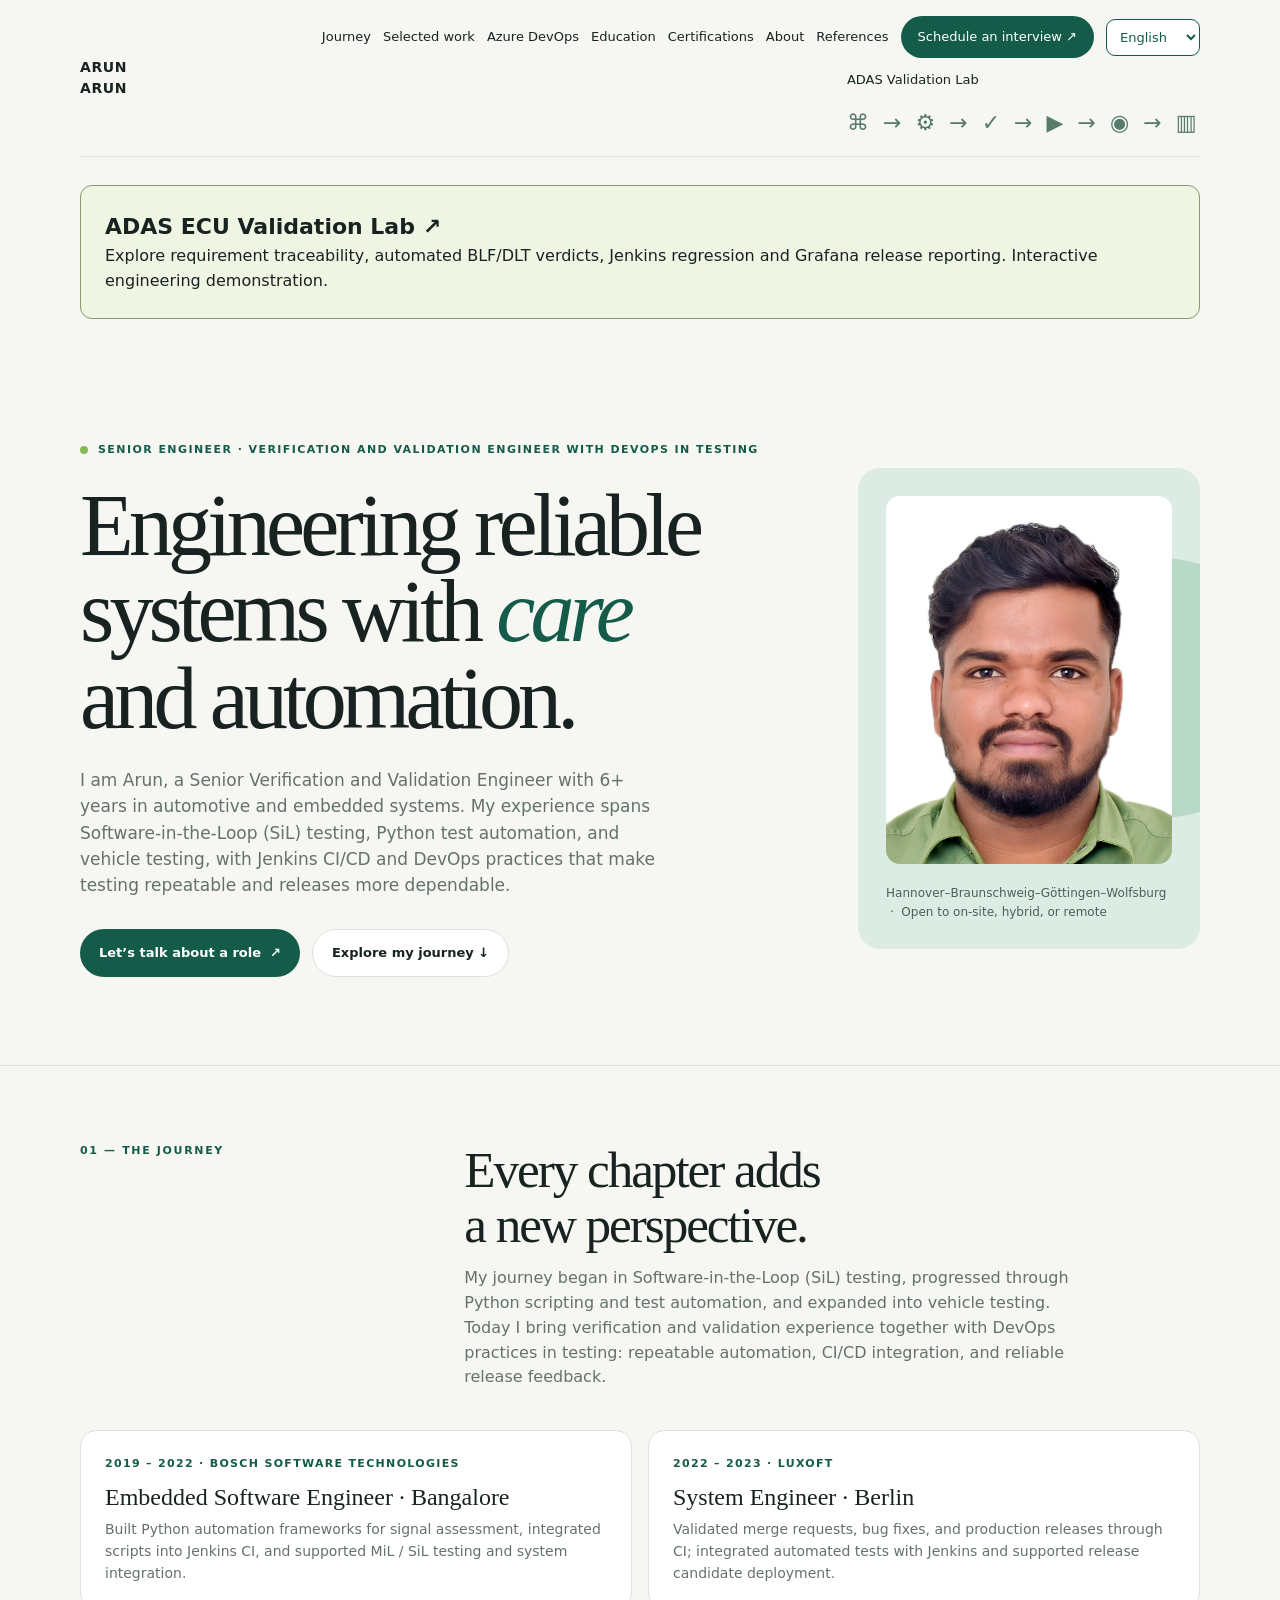
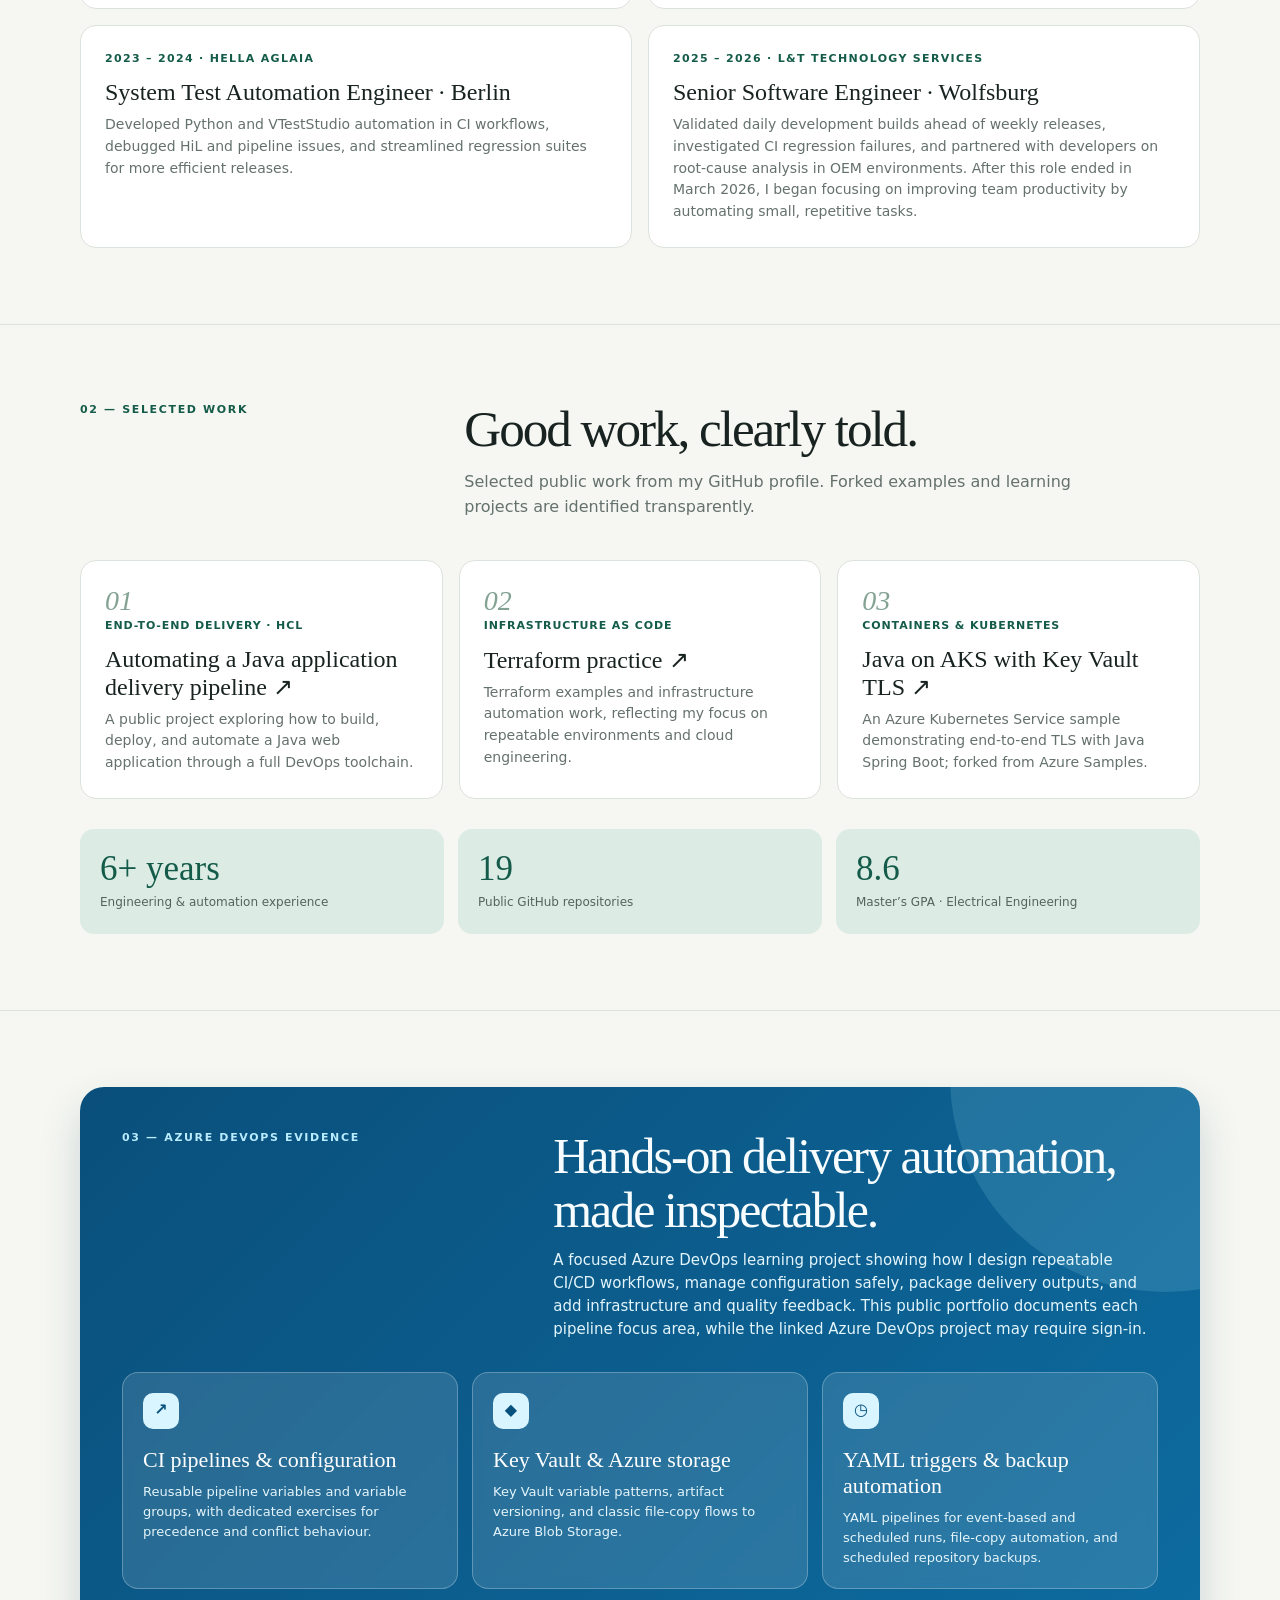
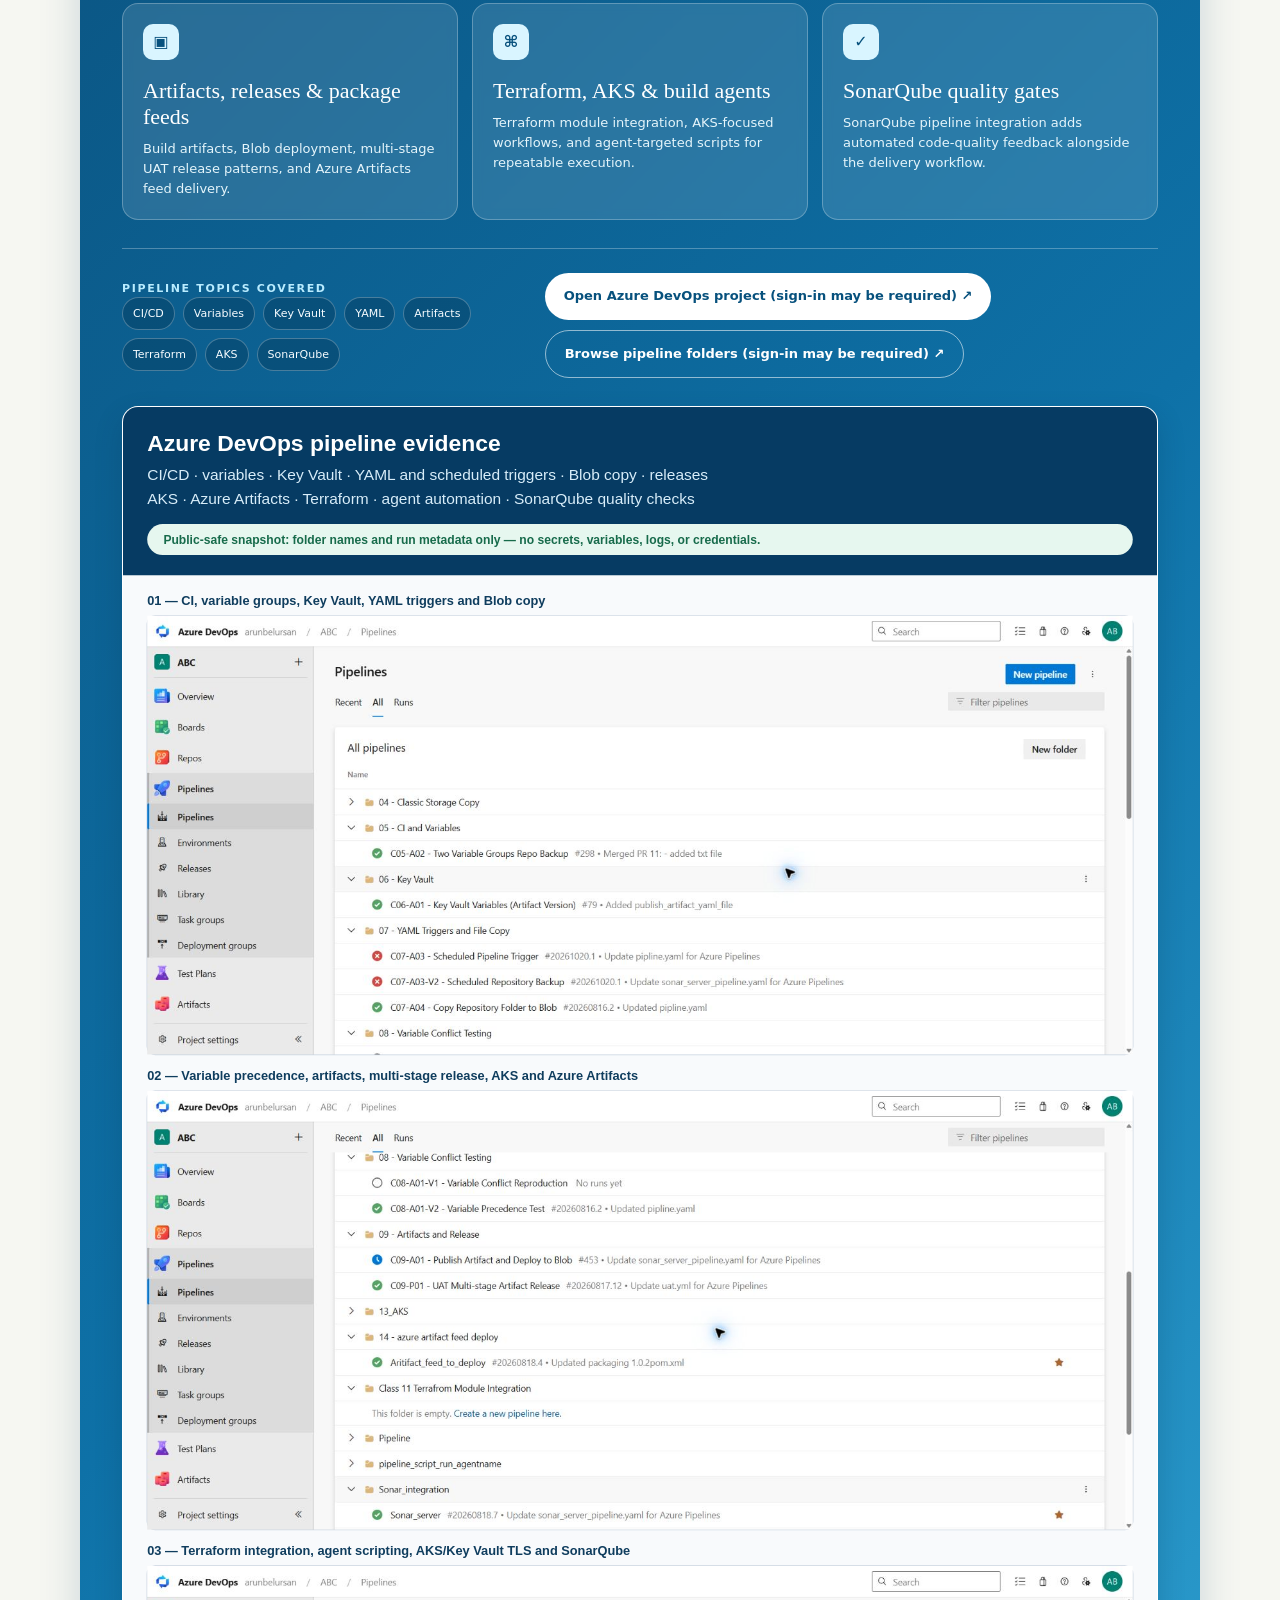
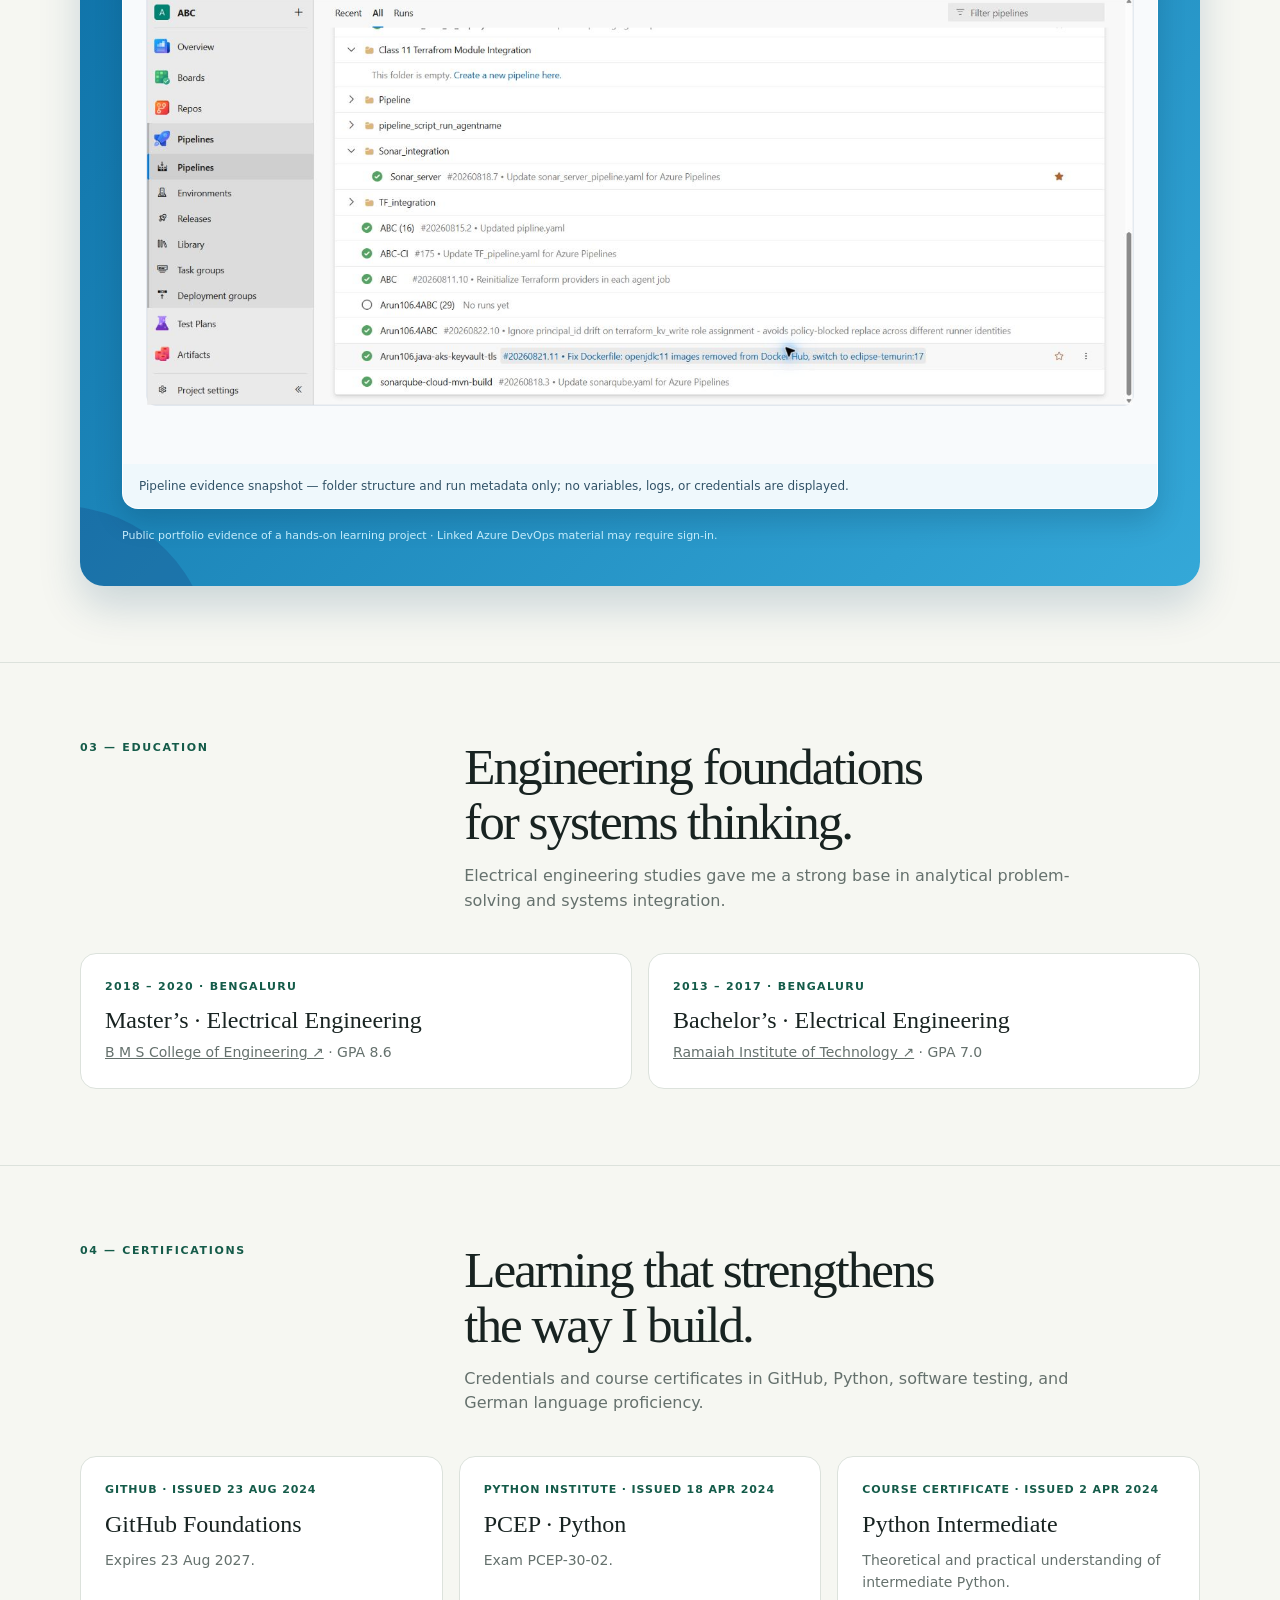
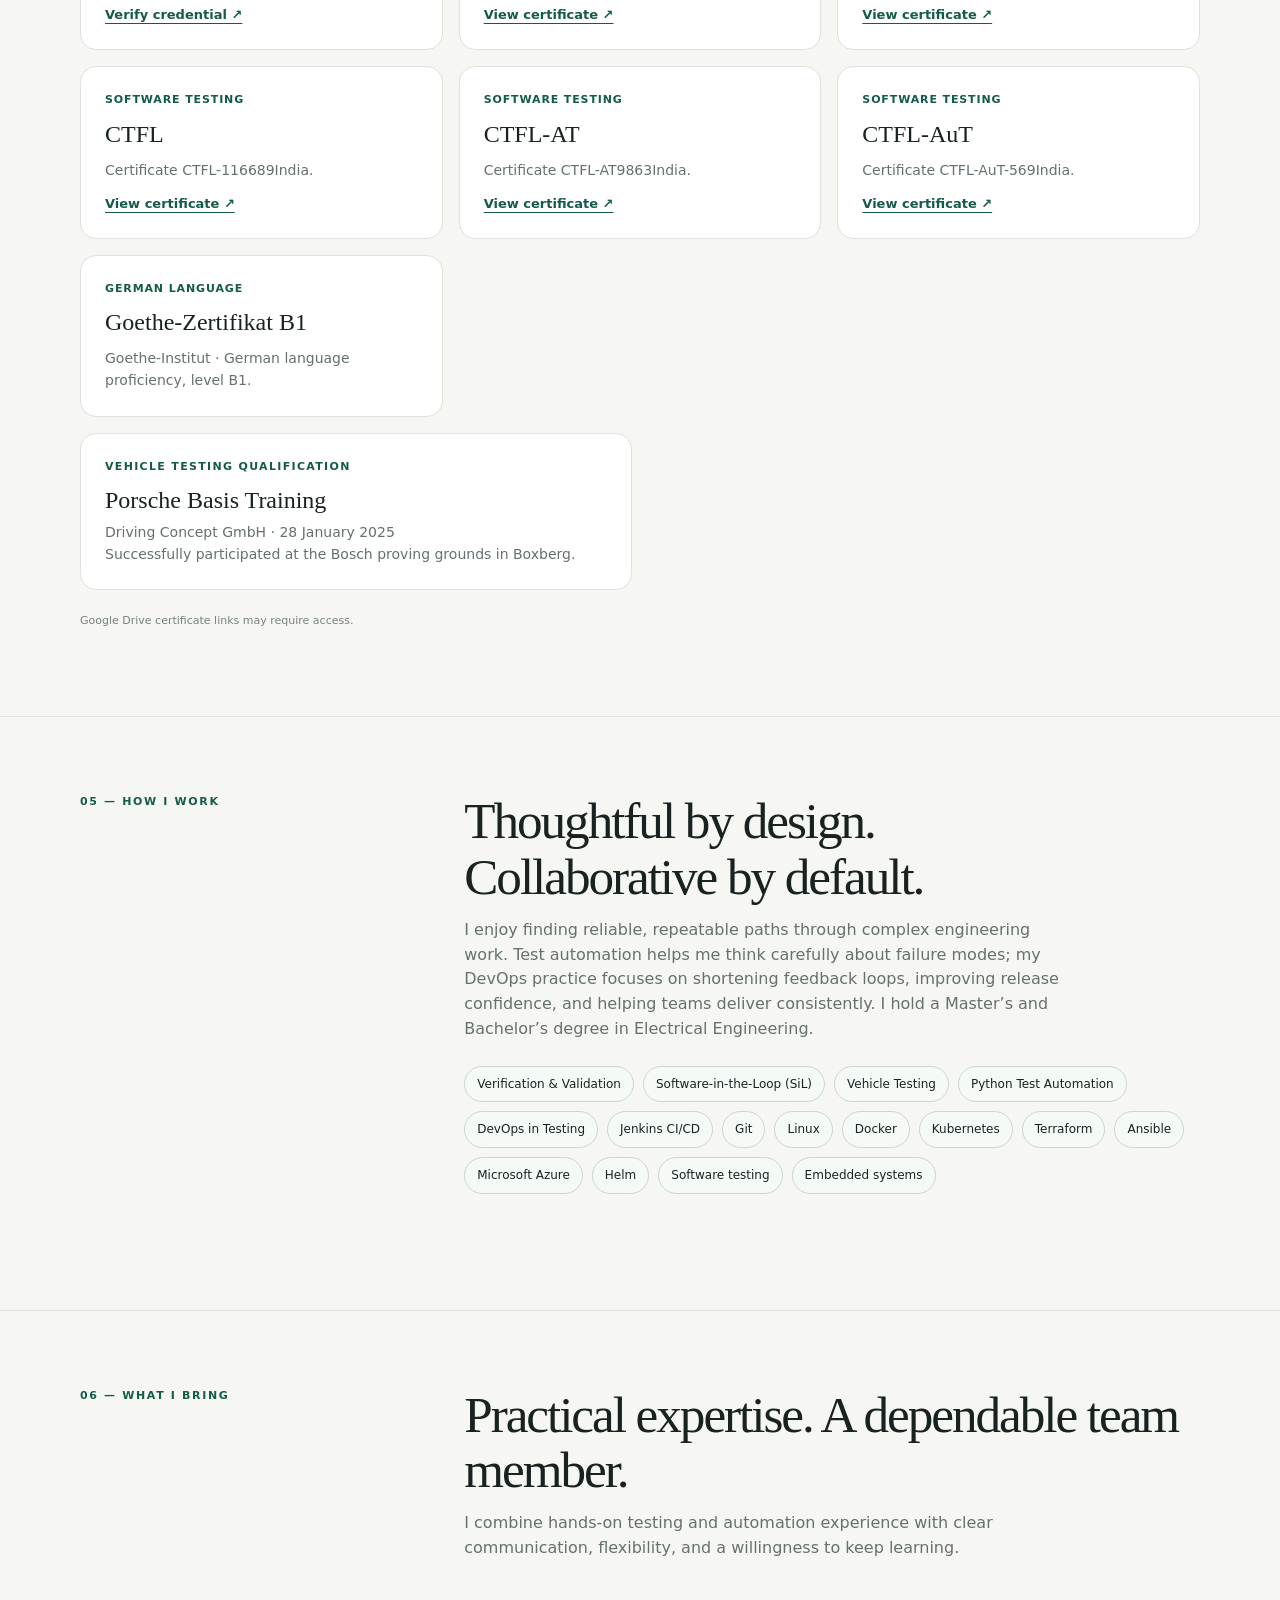
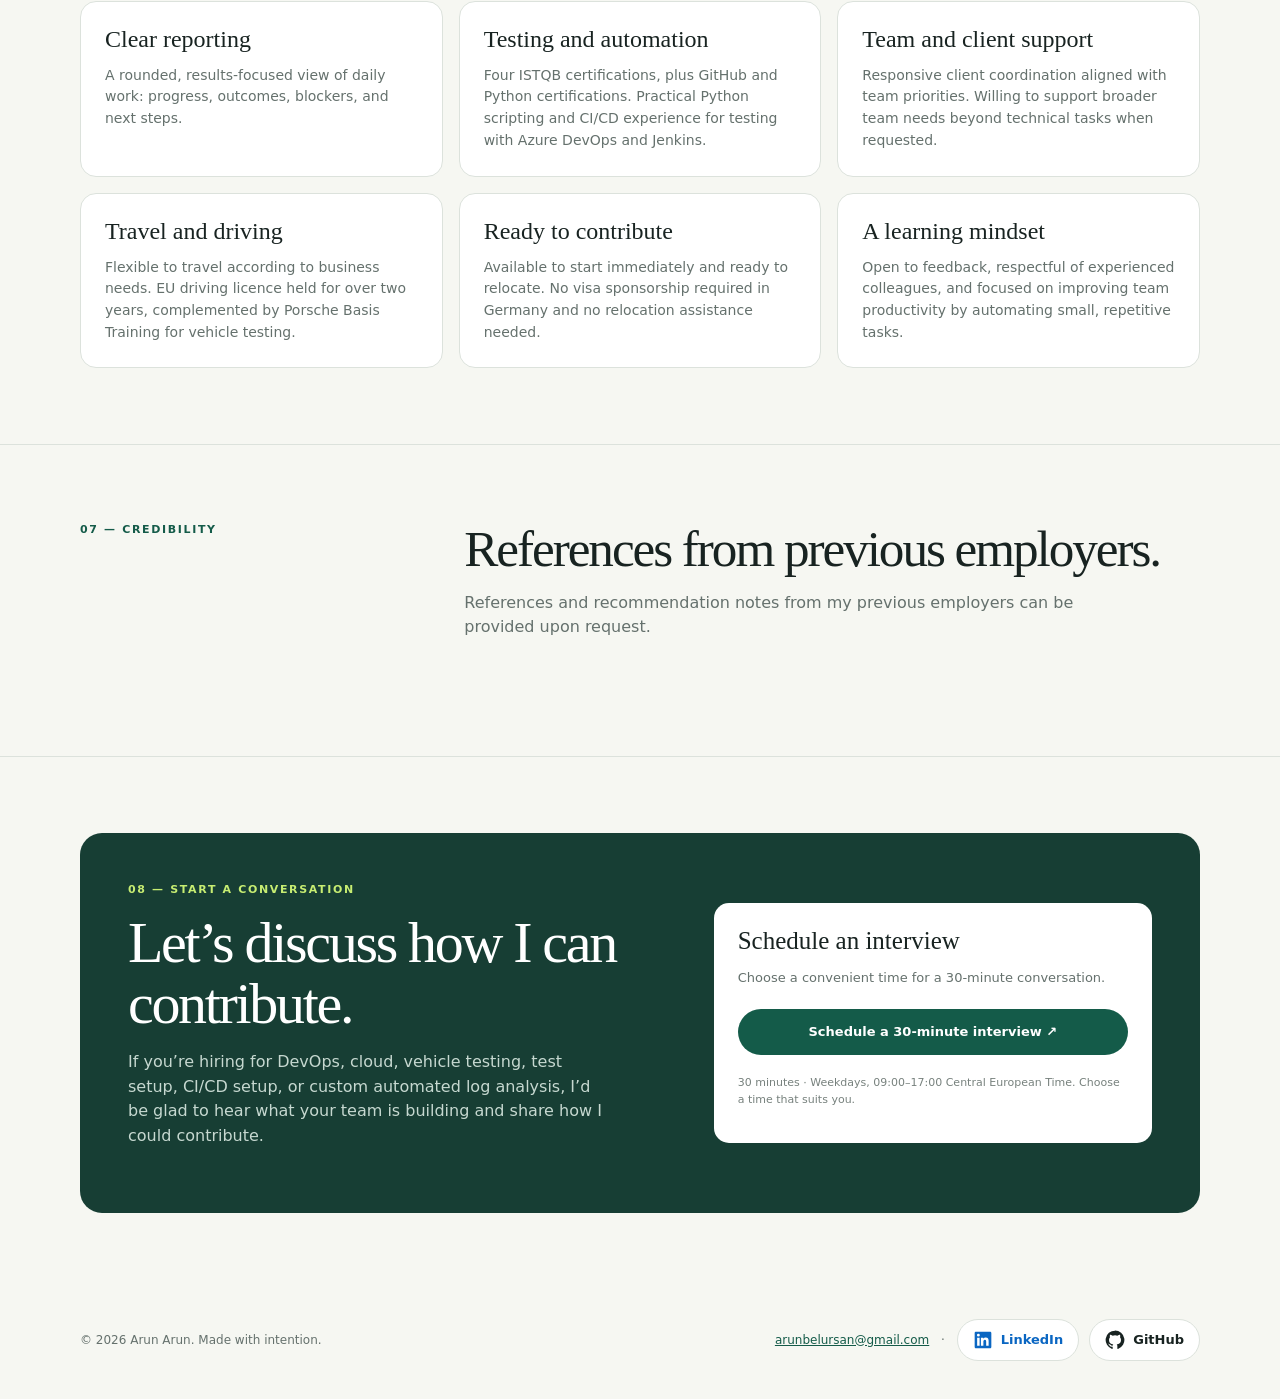
==== commit 36097134: "Show Azure DevOps pipeline evidence in portfolio" ====
--- a/index.html
+++ b/index.html
@@ -14,7 +14,7 @@
 <meta property="og:image" content="https://arun106.github.io/portfolio/portfolio-preview.png"><meta property="og:image:width" content="1734"><meta property="og:image:height" content="907"><meta property="og:image:alt" content="Arun Arun — Senior Engineer"><meta property="og:url" content="https://arun106.github.io/portfolio/"><meta property="og:type" content="website"><meta name="twitter:card" content="summary_large_image"><style>.nav{height:auto;min-height:78px;gap:18px;padding-top:16px;padding-bottom:16px}.navlinks{flex-wrap:wrap;justify-content:flex-end;gap:12px}#language-switch{font:inherit;padding:9px;border:1px solid var(--green);border-radius:9px;background:white;color:var(--green)}html[lang=de] .hero h1{font-size:clamp(40px,5.3vw,68px);overflow-wrap:anywhere}@media(max-width:760px){.navlinks{gap:8px}.navlinks .cta{display:none}.hero h1{overflow-wrap:anywhere}}</style><style>
 .azure-showcase{position:relative;overflow:hidden;background:linear-gradient(135deg,#0a4f7b 0%,#0e71a7 52%,#34a8d8 100%);border-radius:24px;padding:42px;color:#f7fcff;box-shadow:0 20px 42px rgba(7,62,101,.18)}
 .azure-showcase:before,.azure-showcase:after{content:"";position:absolute;border-radius:50%;pointer-events:none}.azure-showcase:before{width:430px;height:430px;right:-180px;top:-225px;background:rgba(174,239,255,.14)}.azure-showcase:after{width:300px;height:300px;left:-170px;bottom:-220px;background:rgba(21,26,90,.18)}
-.azure-showcase>*{position:relative;z-index:1}.azure-header{display:grid;grid-template-columns:.8fr 1.2fr;gap:28px;margin-bottom:30px}.azure-kicker{font-size:11px;text-transform:uppercase;letter-spacing:.15em;color:#b9ecff;font-weight:800}.azure-showcase h2{font:clamp(34px,4vw,50px)/1.08 var(--serif);font-weight:400;letter-spacing:-.04em;margin:0}.azure-lede{margin:12px 0 0;max-width:650px;color:#e3f5fc;font-size:15px}.azure-grid{display:grid;grid-template-columns:repeat(3,1fr);gap:14px}.azure-card{min-height:190px;background:rgba(255,255,255,.12);border:1px solid rgba(255,255,255,.26);border-radius:16px;padding:20px;backdrop-filter:blur(5px)}.azure-icon{display:grid;place-items:center;width:36px;height:36px;border-radius:10px;background:#d9f5ff;color:#07517d;font-weight:800;margin-bottom:18px}.azure-card h3{font:22px var(--serif);font-weight:400;margin:0 0 9px;color:white}.azure-card p{font-size:13px;line-height:1.55;margin:0;color:#e5f5fb}.azure-proof{display:flex;justify-content:space-between;gap:20px;align-items:center;margin-top:28px;padding-top:24px;border-top:1px solid rgba(255,255,255,.28)}.azure-tags{display:flex;gap:8px;flex-wrap:wrap}.azure-tags span{font-size:11px;background:rgba(5,54,84,.38);border:1px solid rgba(255,255,255,.26);padding:7px 10px;border-radius:99px}.azure-actions{display:flex;gap:10px;flex-wrap:wrap}.azure-actions .button{background:white;color:#07517d}.azure-actions .button.alt{background:transparent;color:white;border:1px solid rgba(255,255,255,.55)}.azure-note{font-size:11px;color:#c4ecfb;margin:18px 0 0}@media(max-width:760px){.azure-showcase{padding:29px 20px}.azure-header{grid-template-columns:1fr;gap:12px}.azure-grid{grid-template-columns:1fr}.azure-proof{display:block}.azure-actions{margin-top:16px}}
+.azure-showcase>*{position:relative;z-index:1}.azure-header{display:grid;grid-template-columns:.8fr 1.2fr;gap:28px;margin-bottom:30px}.azure-kicker{font-size:11px;text-transform:uppercase;letter-spacing:.15em;color:#b9ecff;font-weight:800}.azure-showcase h2{font:clamp(34px,4vw,50px)/1.08 var(--serif);font-weight:400;letter-spacing:-.04em;margin:0}.azure-lede{margin:12px 0 0;max-width:650px;color:#e3f5fc;font-size:15px}.azure-grid{display:grid;grid-template-columns:repeat(3,1fr);gap:14px}.azure-card{min-height:190px;background:rgba(255,255,255,.12);border:1px solid rgba(255,255,255,.26);border-radius:16px;padding:20px;backdrop-filter:blur(5px)}.azure-icon{display:grid;place-items:center;width:36px;height:36px;border-radius:10px;background:#d9f5ff;color:#07517d;font-weight:800;margin-bottom:18px}.azure-card h3{font:22px var(--serif);font-weight:400;margin:0 0 9px;color:white}.azure-card p{font-size:13px;line-height:1.55;margin:0;color:#e5f5fb}.azure-proof{display:flex;justify-content:space-between;gap:20px;align-items:center;margin-top:28px;padding-top:24px;border-top:1px solid rgba(255,255,255,.28)}.azure-tags{display:flex;gap:8px;flex-wrap:wrap}.azure-tags span{font-size:11px;background:rgba(5,54,84,.38);border:1px solid rgba(255,255,255,.26);padding:7px 10px;border-radius:99px}.azure-actions{display:flex;gap:10px;flex-wrap:wrap}.azure-actions .button{background:white;color:#07517d}.azure-actions .button.alt{background:transparent;color:white;border:1px solid rgba(255,255,255,.55)}.azure-note{font-size:11px;color:#c4ecfb;margin:18px 0 0}.azure-evidence{margin:28px 0 0;border:1px solid rgba(255,255,255,.38);border-radius:16px;overflow:hidden;background:#fff;box-shadow:0 12px 28px rgba(2,41,67,.2)}.azure-evidence img{display:block;width:100%;height:auto;background:#fff}.azure-evidence figcaption{padding:13px 16px;color:#315267;background:#eff8fc;font-size:12px;line-height:1.5}@media(max-width:760px){.azure-showcase{padding:29px 20px}.azure-header{grid-template-columns:1fr;gap:12px}.azure-grid{grid-template-columns:1fr}.azure-proof{display:block}.azure-actions{margin-top:16px}}
 </style></head>
 <body>
 <header class="wrap nav"><a class="brand" href="#top" style="text-decoration:none">ARUN ARUN</a><nav class="navlinks"><a href="#journey" data-i18n="0">Journey</a><a href="#work" data-i18n="1">Selected work</a><a href="#azure-devops" data-i18n="119">Azure DevOps</a><a href="#education" data-i18n="2">Education</a><a href="#certifications" data-i18n="3">Certifications</a><a href="#about" data-i18n="4">About</a><a data-i18n="103" href="#credibility">References</a><a class="cta" href="#interview" data-i18n="5">Schedule an interview ↗</a><select aria-label="Language / Sprache" id="language-switch"><option value="en">English</option><option value="de">Deutsch</option></select><a href="adas-validation/">ADAS Validation Lab</a></nav></header><section class="wrap" style="padding-top:28px;padding-bottom:28px"><a href="adas-validation/" style="display:block;padding:24px;border:1px solid #88976d;border-radius:12px;text-decoration:none;color:inherit;background:rgba(188,230,118,.12)"><strong style="font-size:22px">ADAS ECU Validation Lab ↗</strong><br><span>Explore requirement traceability, automated BLF/DLT verdicts, Jenkins regression and Grafana release reporting. Interactive engineering demonstration.</span></a></section>
@@ -22,7 +22,7 @@
 <section class="wrap hero"><div><div class="eyebrow" data-i18n="6"><span class="dot"></span> SENIOR ENGINEER · Verification and Validation Engineer with DEVOPS in Testing</div><h1 data-i18n="7">Engineering reliable<br>systems with <em>care</em><br>and automation.</h1><p data-i18n="8">I am Arun, a Senior Verification and Validation Engineer with 6+ years in automotive and embedded systems. My experience spans Software-in-the-Loop (SiL) testing, Python test automation, and vehicle testing, with Jenkins CI/CD and DevOps practices that make testing repeatable and releases more dependable.</p><div class="actions"><a class="button primary" href="#interview" data-i18n="9">Let’s talk about a role <span>↗</span></a><a class="button secondary" href="#journey" data-i18n="10">Explore my journey ↓</a></div></div><aside class="profile-card"><img class="portrait profile-photo" src="[data-uri]" alt="Arun Arun, Senior Engineer" width="420" height="540"><div class="card-caption" data-i18n="11">Hannover–Braunschweig–Göttingen–Wolfsburg  ·  Open to on-site, hybrid, or remote</div></aside></section>
 <section class="section" id="journey"><div class="wrap"><div class="section-head"><div class="kicker" data-i18n="12">01 — The journey</div><div><h2 data-i18n="18">Every chapter adds<br>a new perspective.</h2><p class="lede" data-i18n="19">My journey began in Software-in-the-Loop (SiL) testing, progressed through Python scripting and test automation, and expanded into vehicle testing. Today I bring verification and validation experience together with DevOps practices in testing: repeatable automation, CI/CD integration, and reliable release feedback.</p></div></div><div class="journey"><article><div class="year">2019 – 2022 · BOSCH SOFTWARE TECHNOLOGIES</div><h3 data-i18n="20">Embedded Software Engineer · Bangalore</h3><p data-i18n="24">Built Python automation frameworks for signal assessment, integrated scripts into Jenkins CI, and supported MiL / SiL testing and system integration.</p></article><article><div class="year">2022 – 2023 · LUXOFT</div><h3 data-i18n="21">System Engineer · Berlin</h3><p data-i18n="25">Validated merge requests, bug fixes, and production releases through CI; integrated automated tests with Jenkins and supported release candidate deployment.</p></article><article><div class="year">2023 – 2024 · HELLA AGLAIA</div><h3 data-i18n="22">System Test Automation Engineer · Berlin</h3><p data-i18n="26">Developed Python and VTestStudio automation in CI workflows, debugged HiL and pipeline issues, and streamlined regression suites for more efficient releases.</p></article><article><div class="year">2025 – 2026 · L&amp;T TECHNOLOGY SERVICES</div><h3 data-i18n="23">Senior Software Engineer · Wolfsburg</h3><p data-i18n="27">Validated daily development builds ahead of weekly releases, investigated CI regression failures, and partnered with developers on root-cause analysis in OEM environments. After this role ended in March 2026, I began focusing on improving team productivity by automating small, repetitive tasks.</p></article></div></div></section>
 <section class="section" id="work"><div class="wrap"><div class="section-head"><div class="kicker" data-i18n="13">02 — Selected work</div><div><h2 data-i18n="28">Good work, clearly told.</h2><p class="lede" data-i18n="29">Selected public work from my GitHub profile. Forked examples and learning projects are identified transparently.</p></div></div><div class="project-grid"><a target="_blank" rel="noopener noreferrer" class="project" style="text-decoration:none;color:inherit" href="https://github.com/Arun106/Devops_Project_E2E"><div class="index">01</div><div class="meta" data-i18n="30">END-TO-END DELIVERY · HCL</div><h3 data-i18n="33">Automating a Java application delivery pipeline ↗</h3><p data-i18n="36">A public project exploring how to build, deploy, and automate a Java web application through a full DevOps toolchain.</p></a><a target="_blank" rel="noopener noreferrer" class="project" style="text-decoration:none;color:inherit" href="https://github.com/Arun106/Terraform"><div class="index">02</div><div class="meta" data-i18n="31">INFRASTRUCTURE AS CODE</div><h3 data-i18n="34">Terraform practice ↗</h3><p data-i18n="37">Terraform examples and infrastructure automation work, reflecting my focus on repeatable environments and cloud engineering.</p></a><a target="_blank" rel="noopener noreferrer" class="project" style="text-decoration:none;color:inherit" href="https://github.com/Arun106/java-aks-keyvault-tls"><div class="index">03</div><div class="meta" data-i18n="32">CONTAINERS &amp; KUBERNETES</div><h3 data-i18n="35">Java on AKS with Key Vault TLS ↗</h3><p data-i18n="38">An Azure Kubernetes Service sample demonstrating end-to-end TLS with Java Spring Boot; forked from Azure Samples.</p></a></div><div class="impact"><div class="stat"><strong data-i18n="39">6+ years</strong><span data-i18n="42">Engineering &amp; automation experience</span></div><div class="stat"><strong data-i18n="40">19</strong><span data-i18n="43">Public GitHub repositories</span></div><div class="stat"><strong data-i18n="41">8.6</strong><span data-i18n="44">Master’s GPA · Electrical Engineering</span></div></div></div></section>
-<section class="section" id="azure-devops"><div class="wrap"><div class="azure-showcase"><div class="azure-header"><div class="azure-kicker" data-i18n="120">03 — Azure DevOps evidence</div><div><h2 data-i18n="121">Hands-on delivery automation, made inspectable.</h2><p class="azure-lede" data-i18n="122">A focused Azure DevOps learning project showing how I design repeatable CI/CD workflows, manage configuration safely, package delivery outputs, and add infrastructure and quality feedback. This public portfolio documents each pipeline focus area, while the linked Azure DevOps project may require sign-in.</p></div></div><div class="azure-grid"><article class="azure-card"><div class="azure-icon" aria-hidden="true">↗</div><h3 data-i18n="123">CI pipelines &amp; configuration</h3><p data-i18n="124">Reusable pipeline variables and variable groups, with dedicated exercises for precedence and conflict behaviour.</p></article><article class="azure-card"><div class="azure-icon" aria-hidden="true">◆</div><h3 data-i18n="125">Key Vault &amp; Azure storage</h3><p data-i18n="126">Key Vault variable patterns, artifact versioning, and classic file-copy flows to Azure Blob Storage.</p></article><article class="azure-card"><div class="azure-icon" aria-hidden="true">◷</div><h3 data-i18n="127">YAML triggers &amp; backup automation</h3><p data-i18n="128">YAML pipelines for event-based and scheduled runs, file-copy automation, and scheduled repository backups.</p></article><article class="azure-card"><div class="azure-icon" aria-hidden="true">▣</div><h3 data-i18n="129">Artifacts, releases &amp; package feeds</h3><p data-i18n="130">Build artifacts, Blob deployment, multi-stage UAT release patterns, and Azure Artifacts feed delivery.</p></article><article class="azure-card"><div class="azure-icon" aria-hidden="true">⌘</div><h3 data-i18n="131">Terraform, AKS &amp; build agents</h3><p data-i18n="132">Terraform module integration, AKS-focused workflows, and agent-targeted scripts for repeatable execution.</p></article><article class="azure-card"><div class="azure-icon" aria-hidden="true">✓</div><h3 data-i18n="133">SonarQube quality gates</h3><p data-i18n="134">SonarQube pipeline integration adds automated code-quality feedback alongside the delivery workflow.</p></article></div><div class="azure-proof"><div><div class="azure-kicker" data-i18n="135">Pipeline topics covered</div><div class="azure-tags"><span>CI/CD</span><span>Variables</span><span>Key Vault</span><span>YAML</span><span>Artifacts</span><span>Terraform</span><span>AKS</span><span>SonarQube</span></div></div><div class="azure-actions"><a class="button" href="https://dev.azure.com/arunbelursan/ABC" target="_blank" rel="noopener noreferrer" data-i18n="136">Open Azure DevOps project (sign-in may be required) ↗</a><a class="button alt" href="https://dev.azure.com/arunbelursan/ABC/_build?view=folders&amp;treeState=[base64]" target="_blank" rel="noopener noreferrer" data-i18n="137">Browse pipeline folders (sign-in may be required) ↗</a></div></div><p class="azure-note" data-i18n="138">Public portfolio evidence of a hands-on learning project · Linked Azure DevOps material may require sign-in.</p></div></div></section>
+<section class="section" id="azure-devops"><div class="wrap"><div class="azure-showcase"><div class="azure-header"><div class="azure-kicker" data-i18n="120">03 — Azure DevOps evidence</div><div><h2 data-i18n="121">Hands-on delivery automation, made inspectable.</h2><p class="azure-lede" data-i18n="122">A focused Azure DevOps learning project showing how I design repeatable CI/CD workflows, manage configuration safely, package delivery outputs, and add infrastructure and quality feedback. This public portfolio documents each pipeline focus area, while the linked Azure DevOps project may require sign-in.</p></div></div><div class="azure-grid"><article class="azure-card"><div class="azure-icon" aria-hidden="true">↗</div><h3 data-i18n="123">CI pipelines &amp; configuration</h3><p data-i18n="124">Reusable pipeline variables and variable groups, with dedicated exercises for precedence and conflict behaviour.</p></article><article class="azure-card"><div class="azure-icon" aria-hidden="true">◆</div><h3 data-i18n="125">Key Vault &amp; Azure storage</h3><p data-i18n="126">Key Vault variable patterns, artifact versioning, and classic file-copy flows to Azure Blob Storage.</p></article><article class="azure-card"><div class="azure-icon" aria-hidden="true">◷</div><h3 data-i18n="127">YAML triggers &amp; backup automation</h3><p data-i18n="128">YAML pipelines for event-based and scheduled runs, file-copy automation, and scheduled repository backups.</p></article><article class="azure-card"><div class="azure-icon" aria-hidden="true">▣</div><h3 data-i18n="129">Artifacts, releases &amp; package feeds</h3><p data-i18n="130">Build artifacts, Blob deployment, multi-stage UAT release patterns, and Azure Artifacts feed delivery.</p></article><article class="azure-card"><div class="azure-icon" aria-hidden="true">⌘</div><h3 data-i18n="131">Terraform, AKS &amp; build agents</h3><p data-i18n="132">Terraform module integration, AKS-focused workflows, and agent-targeted scripts for repeatable execution.</p></article><article class="azure-card"><div class="azure-icon" aria-hidden="true">✓</div><h3 data-i18n="133">SonarQube quality gates</h3><p data-i18n="134">SonarQube pipeline integration adds automated code-quality feedback alongside the delivery workflow.</p></article></div><div class="azure-proof"><div><div class="azure-kicker" data-i18n="135">Pipeline topics covered</div><div class="azure-tags"><span>CI/CD</span><span>Variables</span><span>Key Vault</span><span>YAML</span><span>Artifacts</span><span>Terraform</span><span>AKS</span><span>SonarQube</span></div></div><div class="azure-actions"><a class="button" href="https://dev.azure.com/arunbelursan/ABC" target="_blank" rel="noopener noreferrer" data-i18n="136">Open Azure DevOps project (sign-in may be required) ↗</a><a class="button alt" href="https://dev.azure.com/arunbelursan/ABC/_build?view=folders&amp;treeState=[base64]" target="_blank" rel="noopener noreferrer" data-i18n="137">Browse pipeline folders (sign-in may be required) ↗</a></div></div><figure class="azure-evidence"><img src="assets/azure-devops-pipelines-foundations.svg" loading="lazy" alt="Azure DevOps pipeline evidence: CI and variables, Key Vault, YAML and scheduled triggers, artifact release, AKS, Azure Artifacts, Terraform, agent scripts, and SonarQube."><figcaption data-i18n="139">Pipeline evidence snapshot — folder structure and run metadata only; no variables, logs, or credentials are displayed.</figcaption></figure><p class="azure-note" data-i18n="138">Public portfolio evidence of a hands-on learning project · Linked Azure DevOps material may require sign-in.</p></div></div></section>
 <section class="section" id="education"><div class="wrap"><div class="section-head"><div class="kicker" data-i18n="14">03 — Education</div><div><h2 data-i18n="45">Engineering foundations<br>for systems thinking.</h2><p class="lede" data-i18n="46">Electrical engineering studies gave me a strong base in analytical problem-solving and systems integration.</p></div></div><div class="journey"><article><div class="year">2018 – 2020 · BENGALURU</div><h3 data-i18n="47">Master’s · Electrical Engineering</h3><p data-i18n="49"><a href="https://bmsce.ac.in/" target="_blank" rel="noopener noreferrer">B M S College of Engineering ↗</a> · GPA 8.6</p></article><article><div class="year">2013 – 2017 · BENGALURU</div><h3 data-i18n="48">Bachelor’s · Electrical Engineering</h3><p data-i18n="50"><a href="https://www.msrit.edu/" target="_blank" rel="noopener noreferrer">Ramaiah Institute of Technology ↗</a> · GPA 7.0</p></article></div></div></section><section class="section" id="certifications"><div class="wrap"><div class="section-head"><div class="kicker" data-i18n="15">04 — Certifications</div><div><h2 data-i18n="51">Learning that strengthens<br>the way I build.</h2><p class="lede" data-i18n="52">Credentials and course certificates in GitHub, Python, software testing, and German language proficiency.</p></div></div><div class="project-grid">
 <article class="project certificate"><div class="meta" data-i18n="53">GitHub · Issued 23 Aug 2024</div><h3>GitHub Foundations</h3><p data-i18n="59">Expires 23 Aug 2027.</p><a class="certificate-link" href="https://www.credly.com/go/JEfAW599" target="_blank" rel="noopener noreferrer" data-i18n="65">Verify credential ↗</a></article>
 <article class="project certificate"><div class="meta" data-i18n="54">Python Institute · Issued 18 Apr 2024</div><h3>PCEP · Python</h3><p data-i18n="60">Exam PCEP-30-02.</p><a class="certificate-link" href="https://drive.google.com/file/d/1nxS-Yf9fC_vLBPM71-CwMOsKLTxiMX7h/view?usp=drivesdk" target="_blank" rel="noopener noreferrer" data-i18n="66">View certificate ↗</a></article>
@@ -34,7 +34,7 @@
 <section class="section" id="what-i-bring"><div class="wrap"><div class="section-head"><div data-i18n="104" class="kicker">06 — What I bring</div><div><h2 data-i18n="105">Practical expertise. A dependable team member.</h2><p data-i18n="106" class="lede">I combine hands-on testing and automation experience with clear communication, flexibility, and a willingness to keep learning.</p></div></div><div class="project-grid"><article class="project certificate"><h3 data-i18n="107">Clear reporting</h3><p data-i18n="108">A rounded, results-focused view of daily work: progress, outcomes, blockers, and next steps.</p></article><article class="project certificate"><h3 data-i18n="109">Testing and automation</h3><p data-i18n="110">Four ISTQB certifications, plus GitHub and Python certifications. Practical Python scripting and CI/CD experience for testing with Azure DevOps and Jenkins.</p></article><article class="project certificate"><h3 data-i18n="111">Team and client support</h3><p data-i18n="112">Responsive client coordination aligned with team priorities. Willing to support broader team needs beyond technical tasks when requested.</p></article><article class="project certificate"><h3 data-i18n="113">Travel and driving</h3><p data-i18n="114">Flexible to travel according to business needs. EU driving licence held for over two years, complemented by Porsche Basis Training for vehicle testing.</p></article><article class="project certificate"><h3 data-i18n="115">Ready to contribute</h3><p data-i18n="116">Available to start immediately and ready to relocate. No visa sponsorship required in Germany and no relocation assistance needed.</p></article><article class="project certificate"><h3 data-i18n="117">A learning mindset</h3><p data-i18n="118">Open to feedback, respectful of experienced colleagues, and focused on improving team productivity by automating small, repetitive tasks.</p></article></div></div></section><section class="section" id="credibility"><div class="wrap"><div class="section-head"><div class="kicker" data-i18n="100">07 — Credibility</div><div><h2 data-i18n="101">References from previous employers.</h2><p class="lede" data-i18n="102">References and recommendation notes from my previous employers can be provided upon request.</p></div></div></div></section><section class="section" id="interview"><div class="wrap"><div class="booking"><div><div class="kicker" data-i18n="17">08 — Start a conversation</div><h2 data-i18n="92">Let’s discuss how I can contribute.</h2><p data-i18n="93">If you’re hiring for DevOps, cloud, vehicle testing, test setup, CI/CD setup, or custom automated log analysis, I’d be glad to hear what your team is building and share how I could contribute.</p></div><div class="booking-box"><h3 data-i18n="96">Schedule an interview</h3><p data-i18n="94">Choose a convenient time for a 30-minute conversation.</p><a class="button primary" target="_blank" rel="noopener noreferrer" href="https://calendly.com/arunbelursan1995/30-minute-interview" data-i18n="97">Schedule a 30-minute interview ↗</a><p class="smallnote" data-i18n="95">30 minutes · Weekdays, 09:00–17:00 Central European Time. Choose a time that suits you.</p></div></div></div></section>
 </main><footer class="wrap footer"><span>© <span id="year"></span> Arun Arun. Made with intention.</span><span><a href="mailto:arunbelursan@gmail.com">arunbelursan@gmail.com</a>  ·  <span class="social-links"><a class="social-link" href="https://www.linkedin.com/in/arun-arun-9062a7b5/" target="_blank" rel="noopener noreferrer"><svg viewbox="0 0 24 24" width="20" height="20" fill="currentColor" aria-hidden="true"><path d="M20.45 2H3.55C2.69 2 2 2.68 2 3.52v16.96C2 21.32 2.69 22 3.55 22h16.9c.86 0 1.55-.68 1.55-1.52V3.52C22 2.68 21.31 2 20.45 2ZM7.93 18.75H4.98V9.2h2.95v9.55ZM6.45 7.9a1.71 1.71 0 1 1 0-3.42 1.71 1.71 0 0 1 0 3.42Zm12.3 10.85H15.8V14.1c0-1.11-.02-2.54-1.55-2.54-1.55 0-1.79 1.21-1.79 2.46v4.73H9.51V9.2h2.83v1.3h.04c.39-.74 1.36-1.52 2.79-1.52 2.99 0 3.58 1.97 3.58 4.53v5.24Z"></path></svg><span>LinkedIn</span></a><a class="social-link" href="https://github.com/Arun106" target="_blank" rel="noopener noreferrer"><svg viewbox="0 0 24 24" width="20" height="20" fill="currentColor" aria-hidden="true"><path d="M12 .75a11.25 11.25 0 0 0-3.56 21.92c.56.1.77-.24.77-.54v-2.1c-3.13.68-3.79-1.33-3.79-1.33-.51-1.3-1.25-1.64-1.25-1.64-1.02-.7.08-.69.08-.69 1.13.08 1.73 1.16 1.73 1.16 1 .1 1.63 2.1 3.27 1.17.1-.73.39-1.22.71-1.5-2.5-.29-5.13-1.25-5.13-5.56 0-1.23.44-2.24 1.16-3.03-.12-.28-.5-1.43.11-2.97 0 0 .95-.3 3.1 1.16a10.8 10.8 0 0 1 5.64 0c2.15-1.46 3.1-1.16 3.1-1.16.61 1.54.23 2.69.11 2.97.72.79 1.16 1.8 1.16 3.03 0 4.32-2.64 5.27-5.15 5.55.4.35.76 1.03.76 2.08v2.86c0 .3.2.65.78.54A11.25 11.25 0 0 0 12 .75Z"></path></svg><span>GitHub</span></a></span></span></footer><script>document.getElementById('year').textContent=new Date().getFullYear()</script>
 <script>
-const portfolioTranslations = [{"en": "Journey", "de": "Werdegang"}, {"en": "Selected work", "de": "Projekte"}, {"en": "Education", "de": "Ausbildung"}, {"en": "Certifications", "de": "Zertifikate"}, {"en": "About", "de": "Über mich"}, {"en": "Schedule an interview ↗", "de": "Gespräch vereinbaren ↗"}, {"en": "<span class=\"dot\"></span> SENIOR ENGINEER · Verification and Validation Engineer with DEVOPS in Testing", "de": "SENIOR ENGINEER · Verifikation und Validierung mit DevOps im Testing"}, {"en": "Engineering reliable<br>systems with <em>care</em><br>and automation.", "de": "Zuverlässige Systeme.<br>Mit <em>Sorgfalt</em><br>und Automatisierung."}, {"en": "I am Arun, a Senior Verification and Validation Engineer with 6+ years in automotive and embedded systems. My experience spans Software-in-the-Loop (SiL) testing, Python test automation, and vehicle testing, with Jenkins CI/CD and DevOps practices that make testing repeatable and releases more dependable.", "de": "Ich bin Arun, Senior Engineer für Verifikation und Validierung mit über sechs Jahren Erfahrung in der Automobilindustrie und in eingebetteten Systemen. Meine Schwerpunkte sind Software-in-the-Loop-Tests (SiL), Python-Testautomatisierung und Fahrzeugtests. Mit Jenkins CI/CD und DevOps-Praktiken gestalte ich Tests reproduzierbar und Software-Releases zuverlässiger."}, {"en": "Let’s talk about a role <span>↗</span>", "de": "Über eine Position sprechen ↗"}, {"en": "Explore my journey ↓", "de": "Meinen Werdegang entdecken ↓"}, {"en": "Hannover–Braunschweig–Göttingen–Wolfsburg  ·  Open to on-site, hybrid, or remote", "de": "Hannover–Braunschweig–Göttingen–Wolfsburg · Offen für Vor-Ort-, Hybrid- und Remote-Positionen"}, {"en": "01 — The journey", "de": "01 — Werdegang"}, {"en": "02 — Selected work", "de": "02 — Ausgewählte Projekte"}, {"en": "03 — Education", "de": "03 — Ausbildung"}, {"en": "04 — Certifications", "de": "04 — Zertifikate"}, {"en": "05 — How I work", "de": "05 — Meine Arbeitsweise"}, {"en": "08 — Start a conversation", "de": "08 — Kontakt"}, {"en": "Every chapter adds<br>a new perspective.", "de": "Jede Station eröffnet<br>neue Perspektiven."}, {"en": "My journey began in Software-in-the-Loop (SiL) testing, progressed through Python scripting and test automation, and expanded into vehicle testing. Today I bring verification and validation experience together with DevOps practices in testing: repeatable automation, CI/CD integration, and reliable release feedback.", "de": "Mein Werdegang begann mit Software-in-the-Loop-Tests (SiL), führte über Python-Skripting und Testautomatisierung bis hin zu Fahrzeugtests. Heute verbinde ich Verifikation und Validierung mit DevOps im Testing: reproduzierbare Automatisierung, CI/CD-Integration und verlässliches Feedback für Releases."}, {"en": "Embedded Software Engineer · Bangalore", "de": "Embedded-Software-Ingenieur · Bangalore"}, {"en": "System Engineer · Berlin", "de": "Systemingenieur · Berlin"}, {"en": "System Test Automation Engineer · Berlin", "de": "Ingenieur für Systemtestautomatisierung · Berlin"}, {"en": "Senior Software Engineer · Wolfsburg", "de": "Senior Software Engineer · Wolfsburg"}, {"en": "Built Python automation frameworks for signal assessment, integrated scripts into Jenkins CI, and supported MiL / SiL testing and system integration.", "de": "Entwicklung von Python-Automatisierungsframeworks zur Signalauswertung, Integration von Skripten in Jenkins CI sowie Unterstützung von MiL-/SiL-Tests und Systemintegration."}, {"en": "Validated merge requests, bug fixes, and production releases through CI; integrated automated tests with Jenkins and supported release candidate deployment.", "de": "Validierung von Merge Requests, Fehlerbehebungen und Produktions-Releases durch CI; Integration automatisierter Tests in Jenkins und Unterstützung der Bereitstellung von Release-Kandidaten."}, {"en": "Developed Python and VTestStudio automation in CI workflows, debugged HiL and pipeline issues, and streamlined regression suites for more efficient releases.", "de": "Entwicklung von Automatisierung mit Python und VTestStudio in CI-Workflows, Analyse von HiL- und Pipeline-Problemen sowie Optimierung von Regressionstests für effizientere Releases."}, {"en": "Validated daily development builds ahead of weekly releases, investigated CI regression failures, and partnered with developers on root-cause analysis in OEM environments. After this role ended in March 2026, I began focusing on improving team productivity by automating small, repetitive tasks.", "de": "Validierung täglicher Entwicklungsstände vor wöchentlichen Releases, Untersuchung von CI-Regressionsfehlern und gemeinsame Ursachenanalyse mit Entwicklern im OEM-Umfeld. Seit dem Ende dieser Tätigkeit im März 2026 konzentriere ich mich darauf, die Produktivität von Teams durch die Automatisierung kleiner, wiederkehrender Aufgaben zu verbessern."}, {"en": "Good work, clearly told.", "de": "Gute Arbeit. Klar beschrieben."}, {"en": "Selected public work from my GitHub profile. Forked examples and learning projects are identified transparently.", "de": "Ausgewählte öffentliche Projekte aus meinem GitHub-Profil. Forks und Lernprojekte sind entsprechend gekennzeichnet."}, {"en": "END-TO-END DELIVERY · HCL", "de": "DURCHGÄNGIGE SOFTWAREBEREITSTELLUNG · HCL"}, {"en": "INFRASTRUCTURE AS CODE", "de": "INFRASTRUKTUR ALS CODE"}, {"en": "CONTAINERS & KUBERNETES", "de": "CONTAINER & KUBERNETES"}, {"en": "Automating a Java application delivery pipeline ↗", "de": "Automatisierte Bereitstellung einer Java-Anwendung ↗"}, {"en": "Terraform practice ↗", "de": "Terraform-Praxis ↗"}, {"en": "Java on AKS with Key Vault TLS ↗", "de": "Java auf AKS mit Key Vault TLS ↗"}, {"en": "A public project exploring how to build, deploy, and automate a Java web application through a full DevOps toolchain.", "de": "Ein öffentliches Projekt zur Erstellung, Bereitstellung und Automatisierung einer Java-Webanwendung mit einer vollständigen DevOps-Toolchain."}, {"en": "Terraform examples and infrastructure automation work, reflecting my focus on repeatable environments and cloud engineering.", "de": "Terraform-Beispiele und Infrastrukturautomatisierung mit Fokus auf reproduzierbare Umgebungen und Cloud Engineering."}, {"en": "An Azure Kubernetes Service sample demonstrating end-to-end TLS with Java Spring Boot; forked from Azure Samples.", "de": "Ein Beispiel für Azure Kubernetes Service mit durchgängiger TLS-Verschlüsselung und Java Spring Boot; ein Fork von Azure Samples."}, {"en": "6+ years", "de": "6+ Jahre"}, {"en": "19", "de": "19"}, {"en": "8.6", "de": "8.6"}, {"en": "Engineering & automation experience", "de": "Erfahrung in Engineering & Automatisierung"}, {"en": "Public GitHub repositories", "de": "Öffentliche GitHub-Repositories"}, {"en": "Master’s GPA · Electrical Engineering", "de": "Master-Notendurchschnitt · Elektrotechnik"}, {"en": "Engineering foundations<br>for systems thinking.", "de": "Technische Grundlagen<br>für systemisches Denken."}, {"en": "Electrical engineering studies gave me a strong base in analytical problem-solving and systems integration.", "de": "Mein Studium der Elektrotechnik hat mir eine solide Grundlage für analytische Problemlösung und Systemintegration vermittelt."}, {"en": "Master’s · Electrical Engineering", "de": "Master · Elektrotechnik"}, {"en": "Bachelor’s · Electrical Engineering", "de": "Bachelor · Elektrotechnik"}, {"en": "<a href=\"https://bmsce.ac.in/\" target=\"_blank\" rel=\"noopener noreferrer\">B M S College of Engineering ↗</a> · GPA 8.6", "de": "<a href=\"https://bmsce.ac.in/\" target=\"_blank\" rel=\"noopener noreferrer\">B M S College of Engineering ↗</a> · Notendurchschnitt 8.6"}, {"en": "<a href=\"https://www.msrit.edu/\" target=\"_blank\" rel=\"noopener noreferrer\">Ramaiah Institute of Technology ↗</a> · GPA 7.0", "de": "<a href=\"https://www.msrit.edu/\" target=\"_blank\" rel=\"noopener noreferrer\">Ramaiah Institute of Technology ↗</a> · Notendurchschnitt 7.0"}, {"en": "Learning that strengthens<br>the way I build.", "de": "Weiterbildung, die<br>meine Arbeit stärkt."}, {"en": "Credentials and course certificates in GitHub, Python, software testing, and German language proficiency.", "de": "Qualifikationen und Kurszertifikate in GitHub, Python, Softwaretests und deutscher Sprache."}, {"en": "GitHub · Issued 23 Aug 2024", "de": "GitHub · Ausgestellt am 23. Aug. 2024"}, {"en": "Python Institute · Issued 18 Apr 2024", "de": "Python Institute · Ausgestellt am 18. Apr. 2024"}, {"en": "Course certificate · Issued 2 Apr 2024", "de": "Kurszertifikat · Ausgestellt am 2. Apr. 2024"}, {"en": "Software testing", "de": "Softwaretests"}, {"en": "Software testing", "de": "Softwaretests"}, {"en": "Software testing", "de": "Softwaretests"}, {"en": "Expires 23 Aug 2027.", "de": "Gültig bis 23. Aug. 2027."}, {"en": "Exam PCEP-30-02.", "de": "Prüfung PCEP-30-02."}, {"en": "Theoretical and practical understanding of intermediate Python.", "de": "Theoretische und praktische Kenntnisse in Python auf mittlerem Niveau."}, {"en": "Certificate CTFL-116689India.", "de": "Zertifikat CTFL-116689India."}, {"en": "Certificate CTFL-AT9863India.", "de": "Zertifikat CTFL-AT9863India."}, {"en": "Certificate CTFL-AuT-569India.", "de": "Zertifikat CTFL-AuT-569India."}, {"en": "Verify credential ↗", "de": "Qualifikation prüfen ↗"}, {"en": "View certificate ↗", "de": "Zertifikat ansehen ↗"}, {"en": "View certificate ↗", "de": "Zertifikat ansehen ↗"}, {"en": "View certificate ↗", "de": "Zertifikat ansehen ↗"}, {"en": "View certificate ↗", "de": "Zertifikat ansehen ↗"}, {"en": "View certificate ↗", "de": "Zertifikat ansehen ↗"}, {"en": "Vehicle testing qualification", "de": "Qualifikation für Fahrzeugtests"}, {"en": "Driving Concept GmbH · 28 January 2025<br>Successfully participated at the Bosch proving grounds in Boxberg.", "de": "Driving Concept GmbH · 28. Januar 2025<br>Erfolgreiche Teilnahme auf dem Bosch-Prüfgelände in Boxberg."}, {"en": "Google Drive certificate links may require access.", "de": "Für die Zertifikate auf Google Drive ist möglicherweise eine Zugriffsberechtigung erforderlich."}, {"en": "Thoughtful by design.<br>Collaborative by default.", "de": "Durchdacht im Ansatz.<br>Gemeinsam in der Umsetzung."}, {"en": "I enjoy finding reliable, repeatable paths through complex engineering work. Test automation helps me think carefully about failure modes; my DevOps practice focuses on shortening feedback loops, improving release confidence, and helping teams deliver consistently. I hold a Master’s and Bachelor’s degree in Electrical Engineering.", "de": "Ich entwickle gerne zuverlässige, reproduzierbare Lösungen für komplexe technische Aufgaben. Testautomatisierung schärft meinen Blick für Fehlerursachen; mit DevOps verkürze ich Feedbackzyklen, erhöhe die Release-Sicherheit und unterstütze Teams bei der kontinuierlichen Bereitstellung. Ich habe einen Master- und einen Bachelorabschluss in Elektrotechnik."}, {"en": "Verification & Validation", "de": "Verifikation & Validierung"}, {"en": "Software-in-the-Loop (SiL)", "de": "Software-in-the-Loop (SiL)"}, {"en": "Vehicle Testing", "de": "Fahrzeugtests"}, {"en": "Python Test Automation", "de": "Python-Testautomatisierung"}, {"en": "DevOps in Testing", "de": "DevOps im Testing"}, {"en": "Jenkins CI/CD", "de": "Jenkins CI/CD"}, {"en": "Git", "de": "Git"}, {"en": "Linux", "de": "Linux"}, {"en": "Docker", "de": "Docker"}, {"en": "Kubernetes", "de": "Kubernetes"}, {"en": "Terraform", "de": "Terraform"}, {"en": "Ansible", "de": "Ansible"}, {"en": "Microsoft Azure", "de": "Microsoft Azure"}, {"en": "Helm", "de": "Helm"}, {"en": "Software testing", "de": "Softwaretests"}, {"en": "Embedded systems", "de": "Eingebettete Systeme"}, {"en": "Let’s discuss how I can contribute.", "de": "Lassen Sie uns über meinen Beitrag sprechen."}, {"en": "If you’re hiring for DevOps, cloud, vehicle testing, test setup, CI/CD setup, or custom automated log analysis, I’d be glad to hear what your team is building and share how I could contribute.", "de": "Sie suchen Unterstützung in DevOps, Cloud, Fahrzeugtests, beim Aufbau von Testumgebungen und CI/CD-Pipelines oder bei der individuellen automatisierten Loganalyse? Ich freue mich darauf, Ihr Team und Ihre Aufgaben kennenzulernen und zu besprechen, wie ich beitragen kann."}, {"en": "Choose a convenient time for a 30-minute conversation.", "de": "Wählen Sie einen passenden Termin für ein 30-minütiges Gespräch."}, {"en": "30 minutes · Weekdays, 09:00–17:00 Central European Time. Choose a time that suits you.", "de": "30 Minuten · Werktags, 09:00–17:00 Uhr mitteleuropäischer Zeit. Wählen Sie einen passenden Termin."}, {"en": "Schedule an interview", "de": "Gespräch vereinbaren"}, {"en": "Schedule a 30-minute interview ↗", "de": "30-minütiges Gespräch vereinbaren ↗"}, {"en": "German language", "de": "Deutsche Sprache"}, {"en": "Goethe-Institut · German language proficiency, level B1.", "de": "Goethe-Institut · Deutschkenntnisse auf Niveau B1."}, {"en": "07 — Credibility", "de": "07 — Referenzen"}, {"en": "References from previous employers.", "de": "Referenzen früherer Arbeitgeber."}, {"en": "References and recommendation notes from my previous employers can be provided upon request.", "de": "Referenzen und Empfehlungsschreiben meiner früheren Arbeitgeber stelle ich auf Anfrage gerne zur Verfügung."}, {"en": "References", "de": "Referenzen"}, {"en": "06 — What I bring", "de": "06 — Mein Beitrag"}, {"en": "Practical expertise. A dependable team member.", "de": "Praktische Expertise. Verlässliche Zusammenarbeit."}, {"en": "I combine hands-on testing and automation experience with clear communication, flexibility, and a willingness to keep learning.", "de": "Ich verbinde praktische Erfahrung in Tests und Automatisierung mit klarer Kommunikation, Flexibilität und der Bereitschaft, kontinuierlich dazuzulernen."}, {"en": "Clear reporting", "de": "Transparente Berichterstattung"}, {"en": "A rounded, results-focused view of daily work: progress, outcomes, blockers, and next steps.", "de": "Ein umfassender, ergebnisorientierter Überblick über die tägliche Arbeit: Fortschritt, Ergebnisse, Hindernisse und nächste Schritte."}, {"en": "Testing and automation", "de": "Tests und Automatisierung"}, {"en": "Four ISTQB certifications, plus GitHub and Python certifications. Practical Python scripting and CI/CD experience for testing with Azure DevOps and Jenkins.", "de": "Vier ISTQB-Zertifizierungen sowie GitHub- und Python-Zertifizierungen. Praktische Erfahrung mit Python-Skripting und CI/CD für Tests mit Azure DevOps und Jenkins."}, {"en": "Team and client support", "de": "Unterstützung für Team und Kunden"}, {"en": "Responsive client coordination aligned with team priorities. Willing to support broader team needs beyond technical tasks when requested.", "de": "Zuverlässige Kundenabstimmung im Einklang mit den Prioritäten des Teams. Bei Bedarf unterstütze ich das Team auch über technische Aufgaben hinaus."}, {"en": "Travel and driving", "de": "Reisebereitschaft und Fahrerfahrung"}, {"en": "Flexible to travel according to business needs. EU driving licence held for over two years, complemented by Porsche Basis Training for vehicle testing.", "de": "Reisebereit entsprechend den geschäftlichen Anforderungen. EU-Führerschein seit über zwei Jahren, ergänzt durch Porsche Basis Training für Fahrzeugtests."}, {"en": "Ready to contribute", "de": "Bereit für den Einstieg"}, {"en": "Available to start immediately and ready to relocate. No visa sponsorship required in Germany and no relocation assistance needed.", "de": "Ab sofort verfügbar und umzugsbereit. Kein Visa-Sponsoring in Deutschland und keine Umzugsunterstützung erforderlich."}, {"en": "A learning mindset", "de": "Lernbereitschaft"}, {"en": "Open to feedback, respectful of experienced colleagues, and focused on improving team productivity by automating small, repetitive tasks.", "de": "Offen für Feedback, wertschätzend gegenüber erfahrenen Kolleginnen und Kollegen und darauf ausgerichtet, die Teamproduktivität durch die Automatisierung kleiner, wiederkehrender Aufgaben zu verbessern."}, {"en":"Azure DevOps","de":"Azure DevOps"}, {"en":"03 — Azure DevOps evidence","de":"03 — Azure-DevOps-Nachweise"}, {"en":"Hands-on delivery automation, made inspectable.","de":"Praxisnahe Delivery-Automatisierung — transparent nachvollziehbar."}, {"en":"A focused Azure DevOps learning project showing how I design repeatable CI/CD workflows, manage configuration safely, package delivery outputs, and add infrastructure and quality feedback. This public portfolio documents each pipeline focus area, while the linked Azure DevOps project may require sign-in.","de":"Ein fokussiertes Azure-DevOps-Lernprojekt, das zeigt, wie ich reproduzierbare CI/CD-Workflows aufbaue, Konfiguration sicher verwalte, Lieferartefakte bereitstelle und Infrastruktur- sowie Qualitätsfeedback integriere. Dieses öffentliche Portfolio dokumentiert jeden Pipeline-Schwerpunkt; für das verlinkte Azure-DevOps-Projekt kann eine Anmeldung erforderlich sein."}, {"en":"CI pipelines & configuration","de":"CI-Pipelines & Konfiguration"}, {"en":"Reusable pipeline variables and variable groups, with dedicated exercises for precedence and conflict behaviour.","de":"Wiederverwendbare Pipeline-Variablen und Variablengruppen, ergänzt durch Übungen zu Prioritäten und Konfliktverhalten."}, {"en":"Key Vault & Azure storage","de":"Key Vault & Azure Storage"}, {"en":"Key Vault variable patterns, artifact versioning, and classic file-copy flows to Azure Blob Storage.","de":"Key-Vault-Variablenmuster, Artefaktversionierung und klassische Dateiübertragungen zu Azure Blob Storage."}, {"en":"YAML triggers & backup automation","de":"YAML-Trigger & Backup-Automatisierung"}, {"en":"YAML pipelines for event-based and scheduled runs, file-copy automation, and scheduled repository backups.","de":"YAML-Pipelines für ereignisbasierte und zeitgesteuerte Ausführungen, Dateiübertragungen und geplante Repository-Backups."}, {"en":"Artifacts, releases & package feeds","de":"Artefakte, Releases & Package Feeds"}, {"en":"Build artifacts, Blob deployment, multi-stage UAT release patterns, and Azure Artifacts feed delivery.","de":"Build-Artefakte, Bereitstellung nach Blob Storage, mehrstufige UAT-Release-Muster und Deployment über Azure Artifacts Feeds."}, {"en":"Terraform, AKS & build agents","de":"Terraform, AKS & Build Agents"}, {"en":"Terraform module integration, AKS-focused workflows, and agent-targeted scripts for repeatable execution.","de":"Terraform-Modulintegration, AKS-orientierte Workflows und agentenspezifische Skripte für reproduzierbare Ausführung."}, {"en":"SonarQube quality gates","de":"SonarQube-Qualitätsprüfungen"}, {"en":"SonarQube pipeline integration adds automated code-quality feedback alongside the delivery workflow.","de":"Die SonarQube-Integration ergänzt den Delivery-Workflow um automatisiertes Feedback zur Codequalität."}, {"en":"Pipeline topics covered","de":"Abgedeckte Pipeline-Themen"}, {"en":"Open Azure DevOps project (sign-in may be required) ↗","de":"Azure-DevOps-Projekt öffnen (Anmeldung möglich) ↗"}, {"en":"Browse pipeline folders (sign-in may be required) ↗","de":"Pipeline-Ordner ansehen (Anmeldung möglich) ↗"}, {"en":"Public portfolio evidence of a hands-on learning project · Linked Azure DevOps material may require sign-in.","de":"Öffentliche Portfolio-Nachweise eines praxisorientierten Lernprojekts · Verlinkte Azure-DevOps-Inhalte können eine Anmeldung erfordern."}];
+const portfolioTranslations = [{"en": "Journey", "de": "Werdegang"}, {"en": "Selected work", "de": "Projekte"}, {"en": "Education", "de": "Ausbildung"}, {"en": "Certifications", "de": "Zertifikate"}, {"en": "About", "de": "Über mich"}, {"en": "Schedule an interview ↗", "de": "Gespräch vereinbaren ↗"}, {"en": "<span class=\"dot\"></span> SENIOR ENGINEER · Verification and Validation Engineer with DEVOPS in Testing", "de": "SENIOR ENGINEER · Verifikation und Validierung mit DevOps im Testing"}, {"en": "Engineering reliable<br>systems with <em>care</em><br>and automation.", "de": "Zuverlässige Systeme.<br>Mit <em>Sorgfalt</em><br>und Automatisierung."}, {"en": "I am Arun, a Senior Verification and Validation Engineer with 6+ years in automotive and embedded systems. My experience spans Software-in-the-Loop (SiL) testing, Python test automation, and vehicle testing, with Jenkins CI/CD and DevOps practices that make testing repeatable and releases more dependable.", "de": "Ich bin Arun, Senior Engineer für Verifikation und Validierung mit über sechs Jahren Erfahrung in der Automobilindustrie und in eingebetteten Systemen. Meine Schwerpunkte sind Software-in-the-Loop-Tests (SiL), Python-Testautomatisierung und Fahrzeugtests. Mit Jenkins CI/CD und DevOps-Praktiken gestalte ich Tests reproduzierbar und Software-Releases zuverlässiger."}, {"en": "Let’s talk about a role <span>↗</span>", "de": "Über eine Position sprechen ↗"}, {"en": "Explore my journey ↓", "de": "Meinen Werdegang entdecken ↓"}, {"en": "Hannover–Braunschweig–Göttingen–Wolfsburg  ·  Open to on-site, hybrid, or remote", "de": "Hannover–Braunschweig–Göttingen–Wolfsburg · Offen für Vor-Ort-, Hybrid- und Remote-Positionen"}, {"en": "01 — The journey", "de": "01 — Werdegang"}, {"en": "02 — Selected work", "de": "02 — Ausgewählte Projekte"}, {"en": "03 — Education", "de": "03 — Ausbildung"}, {"en": "04 — Certifications", "de": "04 — Zertifikate"}, {"en": "05 — How I work", "de": "05 — Meine Arbeitsweise"}, {"en": "08 — Start a conversation", "de": "08 — Kontakt"}, {"en": "Every chapter adds<br>a new perspective.", "de": "Jede Station eröffnet<br>neue Perspektiven."}, {"en": "My journey began in Software-in-the-Loop (SiL) testing, progressed through Python scripting and test automation, and expanded into vehicle testing. Today I bring verification and validation experience together with DevOps practices in testing: repeatable automation, CI/CD integration, and reliable release feedback.", "de": "Mein Werdegang begann mit Software-in-the-Loop-Tests (SiL), führte über Python-Skripting und Testautomatisierung bis hin zu Fahrzeugtests. Heute verbinde ich Verifikation und Validierung mit DevOps im Testing: reproduzierbare Automatisierung, CI/CD-Integration und verlässliches Feedback für Releases."}, {"en": "Embedded Software Engineer · Bangalore", "de": "Embedded-Software-Ingenieur · Bangalore"}, {"en": "System Engineer · Berlin", "de": "Systemingenieur · Berlin"}, {"en": "System Test Automation Engineer · Berlin", "de": "Ingenieur für Systemtestautomatisierung · Berlin"}, {"en": "Senior Software Engineer · Wolfsburg", "de": "Senior Software Engineer · Wolfsburg"}, {"en": "Built Python automation frameworks for signal assessment, integrated scripts into Jenkins CI, and supported MiL / SiL testing and system integration.", "de": "Entwicklung von Python-Automatisierungsframeworks zur Signalauswertung, Integration von Skripten in Jenkins CI sowie Unterstützung von MiL-/SiL-Tests und Systemintegration."}, {"en": "Validated merge requests, bug fixes, and production releases through CI; integrated automated tests with Jenkins and supported release candidate deployment.", "de": "Validierung von Merge Requests, Fehlerbehebungen und Produktions-Releases durch CI; Integration automatisierter Tests in Jenkins und Unterstützung der Bereitstellung von Release-Kandidaten."}, {"en": "Developed Python and VTestStudio automation in CI workflows, debugged HiL and pipeline issues, and streamlined regression suites for more efficient releases.", "de": "Entwicklung von Automatisierung mit Python und VTestStudio in CI-Workflows, Analyse von HiL- und Pipeline-Problemen sowie Optimierung von Regressionstests für effizientere Releases."}, {"en": "Validated daily development builds ahead of weekly releases, investigated CI regression failures, and partnered with developers on root-cause analysis in OEM environments. After this role ended in March 2026, I began focusing on improving team productivity by automating small, repetitive tasks.", "de": "Validierung täglicher Entwicklungsstände vor wöchentlichen Releases, Untersuchung von CI-Regressionsfehlern und gemeinsame Ursachenanalyse mit Entwicklern im OEM-Umfeld. Seit dem Ende dieser Tätigkeit im März 2026 konzentriere ich mich darauf, die Produktivität von Teams durch die Automatisierung kleiner, wiederkehrender Aufgaben zu verbessern."}, {"en": "Good work, clearly told.", "de": "Gute Arbeit. Klar beschrieben."}, {"en": "Selected public work from my GitHub profile. Forked examples and learning projects are identified transparently.", "de": "Ausgewählte öffentliche Projekte aus meinem GitHub-Profil. Forks und Lernprojekte sind entsprechend gekennzeichnet."}, {"en": "END-TO-END DELIVERY · HCL", "de": "DURCHGÄNGIGE SOFTWAREBEREITSTELLUNG · HCL"}, {"en": "INFRASTRUCTURE AS CODE", "de": "INFRASTRUKTUR ALS CODE"}, {"en": "CONTAINERS & KUBERNETES", "de": "CONTAINER & KUBERNETES"}, {"en": "Automating a Java application delivery pipeline ↗", "de": "Automatisierte Bereitstellung einer Java-Anwendung ↗"}, {"en": "Terraform practice ↗", "de": "Terraform-Praxis ↗"}, {"en": "Java on AKS with Key Vault TLS ↗", "de": "Java auf AKS mit Key Vault TLS ↗"}, {"en": "A public project exploring how to build, deploy, and automate a Java web application through a full DevOps toolchain.", "de": "Ein öffentliches Projekt zur Erstellung, Bereitstellung und Automatisierung einer Java-Webanwendung mit einer vollständigen DevOps-Toolchain."}, {"en": "Terraform examples and infrastructure automation work, reflecting my focus on repeatable environments and cloud engineering.", "de": "Terraform-Beispiele und Infrastrukturautomatisierung mit Fokus auf reproduzierbare Umgebungen und Cloud Engineering."}, {"en": "An Azure Kubernetes Service sample demonstrating end-to-end TLS with Java Spring Boot; forked from Azure Samples.", "de": "Ein Beispiel für Azure Kubernetes Service mit durchgängiger TLS-Verschlüsselung und Java Spring Boot; ein Fork von Azure Samples."}, {"en": "6+ years", "de": "6+ Jahre"}, {"en": "19", "de": "19"}, {"en": "8.6", "de": "8.6"}, {"en": "Engineering & automation experience", "de": "Erfahrung in Engineering & Automatisierung"}, {"en": "Public GitHub repositories", "de": "Öffentliche GitHub-Repositories"}, {"en": "Master’s GPA · Electrical Engineering", "de": "Master-Notendurchschnitt · Elektrotechnik"}, {"en": "Engineering foundations<br>for systems thinking.", "de": "Technische Grundlagen<br>für systemisches Denken."}, {"en": "Electrical engineering studies gave me a strong base in analytical problem-solving and systems integration.", "de": "Mein Studium der Elektrotechnik hat mir eine solide Grundlage für analytische Problemlösung und Systemintegration vermittelt."}, {"en": "Master’s · Electrical Engineering", "de": "Master · Elektrotechnik"}, {"en": "Bachelor’s · Electrical Engineering", "de": "Bachelor · Elektrotechnik"}, {"en": "<a href=\"https://bmsce.ac.in/\" target=\"_blank\" rel=\"noopener noreferrer\">B M S College of Engineering ↗</a> · GPA 8.6", "de": "<a href=\"https://bmsce.ac.in/\" target=\"_blank\" rel=\"noopener noreferrer\">B M S College of Engineering ↗</a> · Notendurchschnitt 8.6"}, {"en": "<a href=\"https://www.msrit.edu/\" target=\"_blank\" rel=\"noopener noreferrer\">Ramaiah Institute of Technology ↗</a> · GPA 7.0", "de": "<a href=\"https://www.msrit.edu/\" target=\"_blank\" rel=\"noopener noreferrer\">Ramaiah Institute of Technology ↗</a> · Notendurchschnitt 7.0"}, {"en": "Learning that strengthens<br>the way I build.", "de": "Weiterbildung, die<br>meine Arbeit stärkt."}, {"en": "Credentials and course certificates in GitHub, Python, software testing, and German language proficiency.", "de": "Qualifikationen und Kurszertifikate in GitHub, Python, Softwaretests und deutscher Sprache."}, {"en": "GitHub · Issued 23 Aug 2024", "de": "GitHub · Ausgestellt am 23. Aug. 2024"}, {"en": "Python Institute · Issued 18 Apr 2024", "de": "Python Institute · Ausgestellt am 18. Apr. 2024"}, {"en": "Course certificate · Issued 2 Apr 2024", "de": "Kurszertifikat · Ausgestellt am 2. Apr. 2024"}, {"en": "Software testing", "de": "Softwaretests"}, {"en": "Software testing", "de": "Softwaretests"}, {"en": "Software testing", "de": "Softwaretests"}, {"en": "Expires 23 Aug 2027.", "de": "Gültig bis 23. Aug. 2027."}, {"en": "Exam PCEP-30-02.", "de": "Prüfung PCEP-30-02."}, {"en": "Theoretical and practical understanding of intermediate Python.", "de": "Theoretische und praktische Kenntnisse in Python auf mittlerem Niveau."}, {"en": "Certificate CTFL-116689India.", "de": "Zertifikat CTFL-116689India."}, {"en": "Certificate CTFL-AT9863India.", "de": "Zertifikat CTFL-AT9863India."}, {"en": "Certificate CTFL-AuT-569India.", "de": "Zertifikat CTFL-AuT-569India."}, {"en": "Verify credential ↗", "de": "Qualifikation prüfen ↗"}, {"en": "View certificate ↗", "de": "Zertifikat ansehen ↗"}, {"en": "View certificate ↗", "de": "Zertifikat ansehen ↗"}, {"en": "View certificate ↗", "de": "Zertifikat ansehen ↗"}, {"en": "View certificate ↗", "de": "Zertifikat ansehen ↗"}, {"en": "View certificate ↗", "de": "Zertifikat ansehen ↗"}, {"en": "Vehicle testing qualification", "de": "Qualifikation für Fahrzeugtests"}, {"en": "Driving Concept GmbH · 28 January 2025<br>Successfully participated at the Bosch proving grounds in Boxberg.", "de": "Driving Concept GmbH · 28. Januar 2025<br>Erfolgreiche Teilnahme auf dem Bosch-Prüfgelände in Boxberg."}, {"en": "Google Drive certificate links may require access.", "de": "Für die Zertifikate auf Google Drive ist möglicherweise eine Zugriffsberechtigung erforderlich."}, {"en": "Thoughtful by design.<br>Collaborative by default.", "de": "Durchdacht im Ansatz.<br>Gemeinsam in der Umsetzung."}, {"en": "I enjoy finding reliable, repeatable paths through complex engineering work. Test automation helps me think carefully about failure modes; my DevOps practice focuses on shortening feedback loops, improving release confidence, and helping teams deliver consistently. I hold a Master’s and Bachelor’s degree in Electrical Engineering.", "de": "Ich entwickle gerne zuverlässige, reproduzierbare Lösungen für komplexe technische Aufgaben. Testautomatisierung schärft meinen Blick für Fehlerursachen; mit DevOps verkürze ich Feedbackzyklen, erhöhe die Release-Sicherheit und unterstütze Teams bei der kontinuierlichen Bereitstellung. Ich habe einen Master- und einen Bachelorabschluss in Elektrotechnik."}, {"en": "Verification & Validation", "de": "Verifikation & Validierung"}, {"en": "Software-in-the-Loop (SiL)", "de": "Software-in-the-Loop (SiL)"}, {"en": "Vehicle Testing", "de": "Fahrzeugtests"}, {"en": "Python Test Automation", "de": "Python-Testautomatisierung"}, {"en": "DevOps in Testing", "de": "DevOps im Testing"}, {"en": "Jenkins CI/CD", "de": "Jenkins CI/CD"}, {"en": "Git", "de": "Git"}, {"en": "Linux", "de": "Linux"}, {"en": "Docker", "de": "Docker"}, {"en": "Kubernetes", "de": "Kubernetes"}, {"en": "Terraform", "de": "Terraform"}, {"en": "Ansible", "de": "Ansible"}, {"en": "Microsoft Azure", "de": "Microsoft Azure"}, {"en": "Helm", "de": "Helm"}, {"en": "Software testing", "de": "Softwaretests"}, {"en": "Embedded systems", "de": "Eingebettete Systeme"}, {"en": "Let’s discuss how I can contribute.", "de": "Lassen Sie uns über meinen Beitrag sprechen."}, {"en": "If you’re hiring for DevOps, cloud, vehicle testing, test setup, CI/CD setup, or custom automated log analysis, I’d be glad to hear what your team is building and share how I could contribute.", "de": "Sie suchen Unterstützung in DevOps, Cloud, Fahrzeugtests, beim Aufbau von Testumgebungen und CI/CD-Pipelines oder bei der individuellen automatisierten Loganalyse? Ich freue mich darauf, Ihr Team und Ihre Aufgaben kennenzulernen und zu besprechen, wie ich beitragen kann."}, {"en": "Choose a convenient time for a 30-minute conversation.", "de": "Wählen Sie einen passenden Termin für ein 30-minütiges Gespräch."}, {"en": "30 minutes · Weekdays, 09:00–17:00 Central European Time. Choose a time that suits you.", "de": "30 Minuten · Werktags, 09:00–17:00 Uhr mitteleuropäischer Zeit. Wählen Sie einen passenden Termin."}, {"en": "Schedule an interview", "de": "Gespräch vereinbaren"}, {"en": "Schedule a 30-minute interview ↗", "de": "30-minütiges Gespräch vereinbaren ↗"}, {"en": "German language", "de": "Deutsche Sprache"}, {"en": "Goethe-Institut · German language proficiency, level B1.", "de": "Goethe-Institut · Deutschkenntnisse auf Niveau B1."}, {"en": "07 — Credibility", "de": "07 — Referenzen"}, {"en": "References from previous employers.", "de": "Referenzen früherer Arbeitgeber."}, {"en": "References and recommendation notes from my previous employers can be provided upon request.", "de": "Referenzen und Empfehlungsschreiben meiner früheren Arbeitgeber stelle ich auf Anfrage gerne zur Verfügung."}, {"en": "References", "de": "Referenzen"}, {"en": "06 — What I bring", "de": "06 — Mein Beitrag"}, {"en": "Practical expertise. A dependable team member.", "de": "Praktische Expertise. Verlässliche Zusammenarbeit."}, {"en": "I combine hands-on testing and automation experience with clear communication, flexibility, and a willingness to keep learning.", "de": "Ich verbinde praktische Erfahrung in Tests und Automatisierung mit klarer Kommunikation, Flexibilität und der Bereitschaft, kontinuierlich dazuzulernen."}, {"en": "Clear reporting", "de": "Transparente Berichterstattung"}, {"en": "A rounded, results-focused view of daily work: progress, outcomes, blockers, and next steps.", "de": "Ein umfassender, ergebnisorientierter Überblick über die tägliche Arbeit: Fortschritt, Ergebnisse, Hindernisse und nächste Schritte."}, {"en": "Testing and automation", "de": "Tests und Automatisierung"}, {"en": "Four ISTQB certifications, plus GitHub and Python certifications. Practical Python scripting and CI/CD experience for testing with Azure DevOps and Jenkins.", "de": "Vier ISTQB-Zertifizierungen sowie GitHub- und Python-Zertifizierungen. Praktische Erfahrung mit Python-Skripting und CI/CD für Tests mit Azure DevOps und Jenkins."}, {"en": "Team and client support", "de": "Unterstützung für Team und Kunden"}, {"en": "Responsive client coordination aligned with team priorities. Willing to support broader team needs beyond technical tasks when requested.", "de": "Zuverlässige Kundenabstimmung im Einklang mit den Prioritäten des Teams. Bei Bedarf unterstütze ich das Team auch über technische Aufgaben hinaus."}, {"en": "Travel and driving", "de": "Reisebereitschaft und Fahrerfahrung"}, {"en": "Flexible to travel according to business needs. EU driving licence held for over two years, complemented by Porsche Basis Training for vehicle testing.", "de": "Reisebereit entsprechend den geschäftlichen Anforderungen. EU-Führerschein seit über zwei Jahren, ergänzt durch Porsche Basis Training für Fahrzeugtests."}, {"en": "Ready to contribute", "de": "Bereit für den Einstieg"}, {"en": "Available to start immediately and ready to relocate. No visa sponsorship required in Germany and no relocation assistance needed.", "de": "Ab sofort verfügbar und umzugsbereit. Kein Visa-Sponsoring in Deutschland und keine Umzugsunterstützung erforderlich."}, {"en": "A learning mindset", "de": "Lernbereitschaft"}, {"en": "Open to feedback, respectful of experienced colleagues, and focused on improving team productivity by automating small, repetitive tasks.", "de": "Offen für Feedback, wertschätzend gegenüber erfahrenen Kolleginnen und Kollegen und darauf ausgerichtet, die Teamproduktivität durch die Automatisierung kleiner, wiederkehrender Aufgaben zu verbessern."}, {"en":"Azure DevOps","de":"Azure DevOps"}, {"en":"03 — Azure DevOps evidence","de":"03 — Azure-DevOps-Nachweise"}, {"en":"Hands-on delivery automation, made inspectable."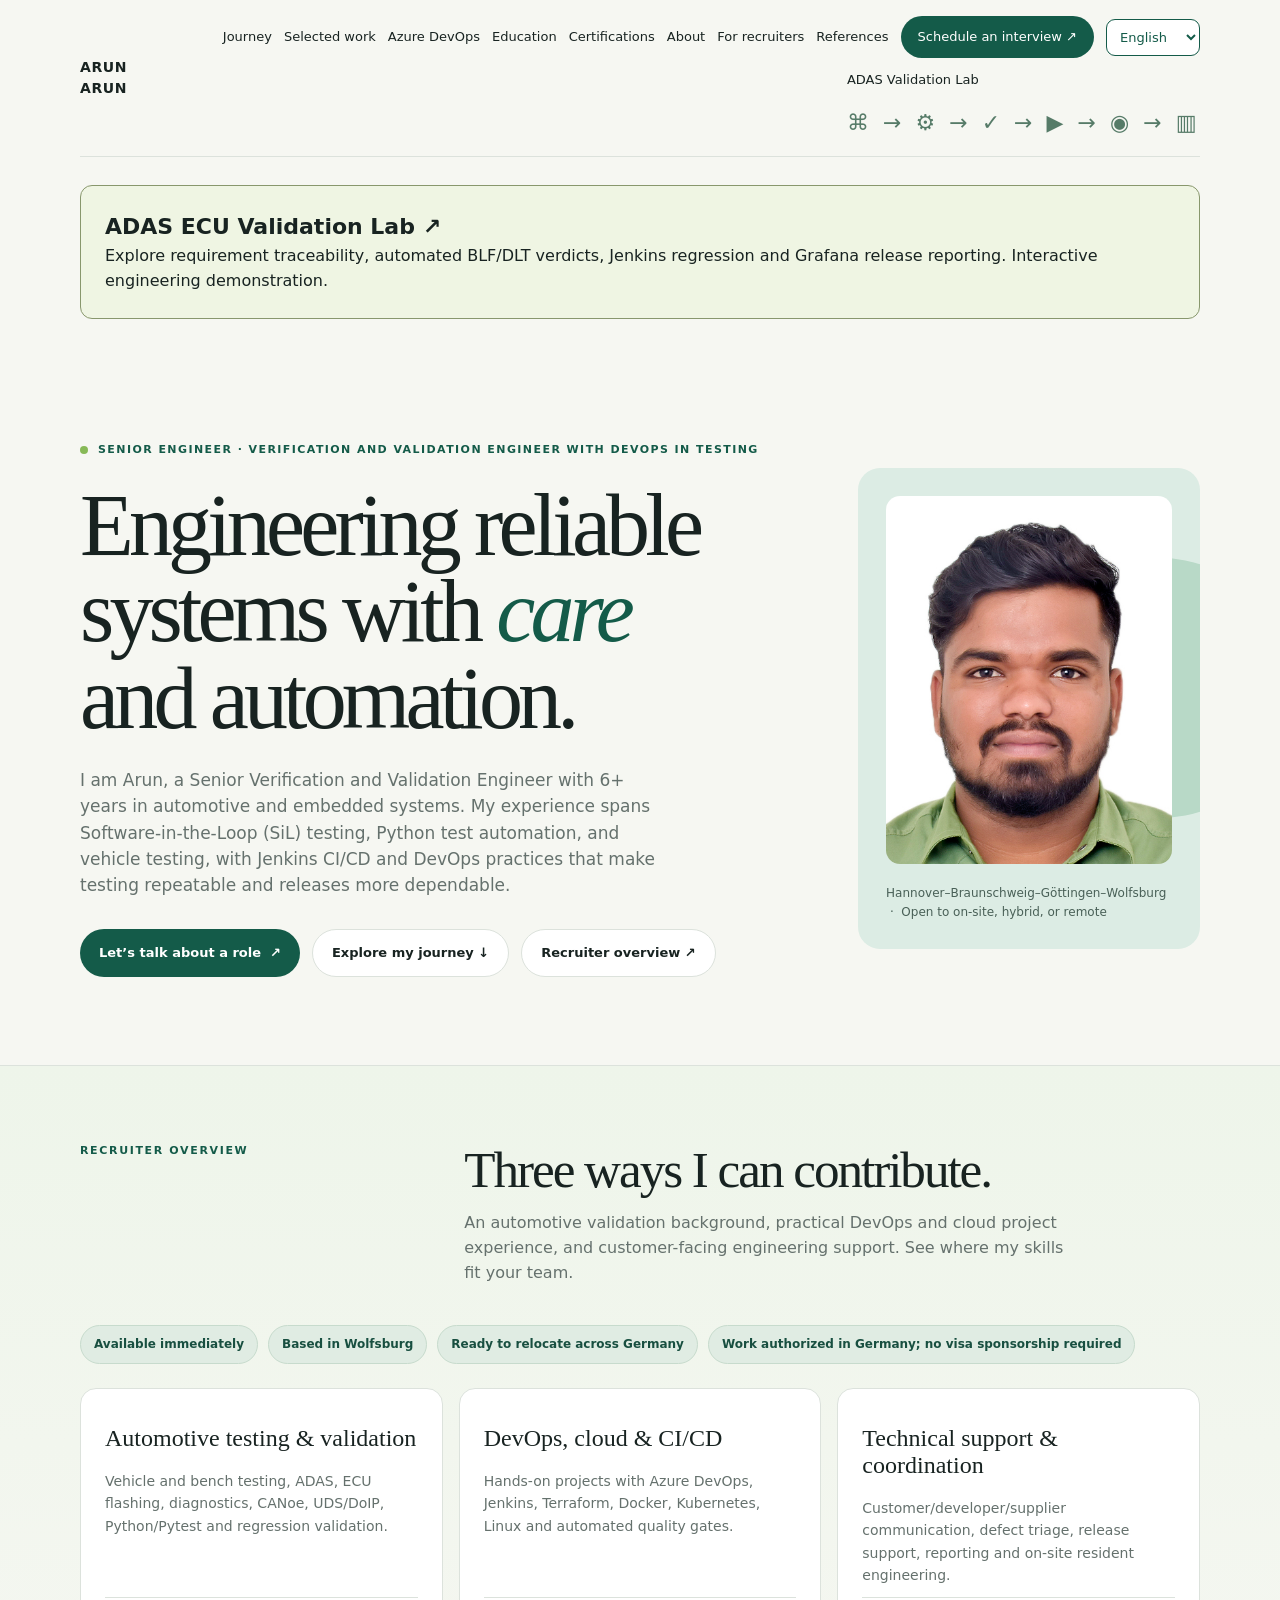
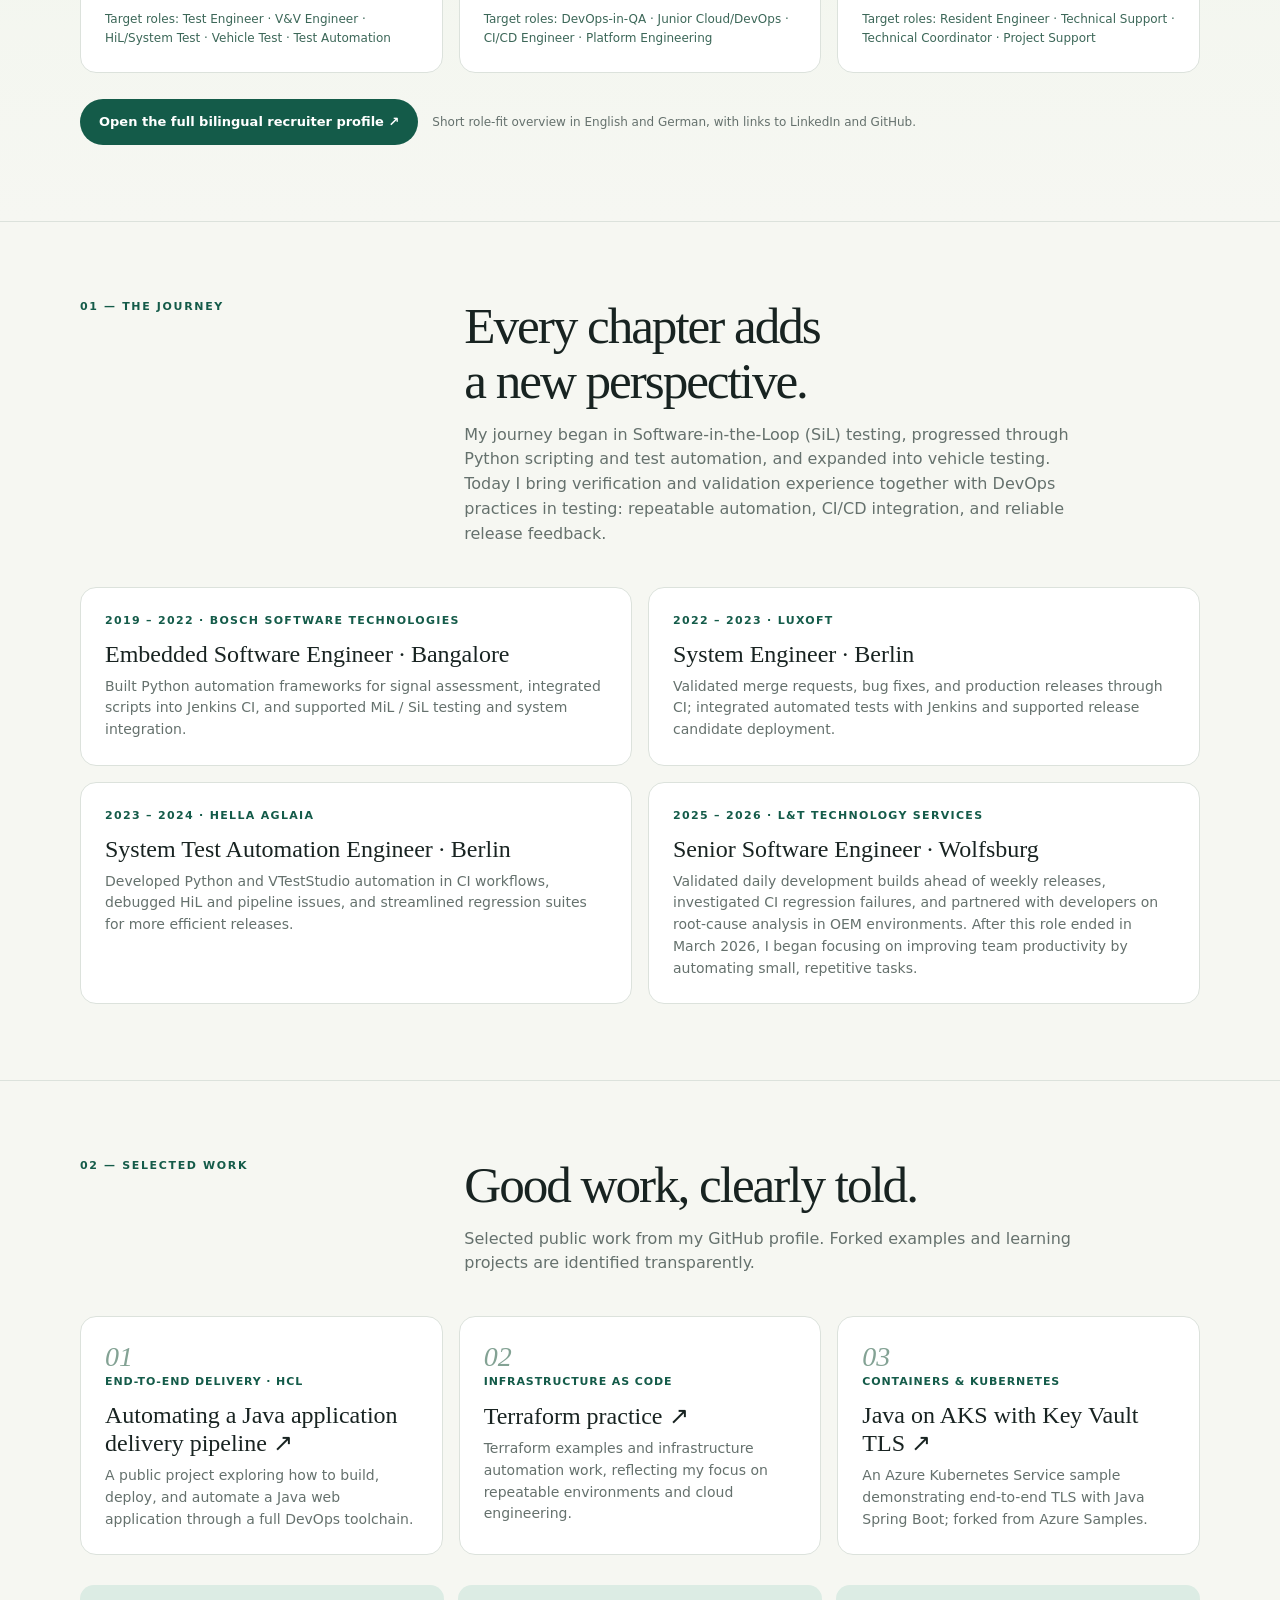
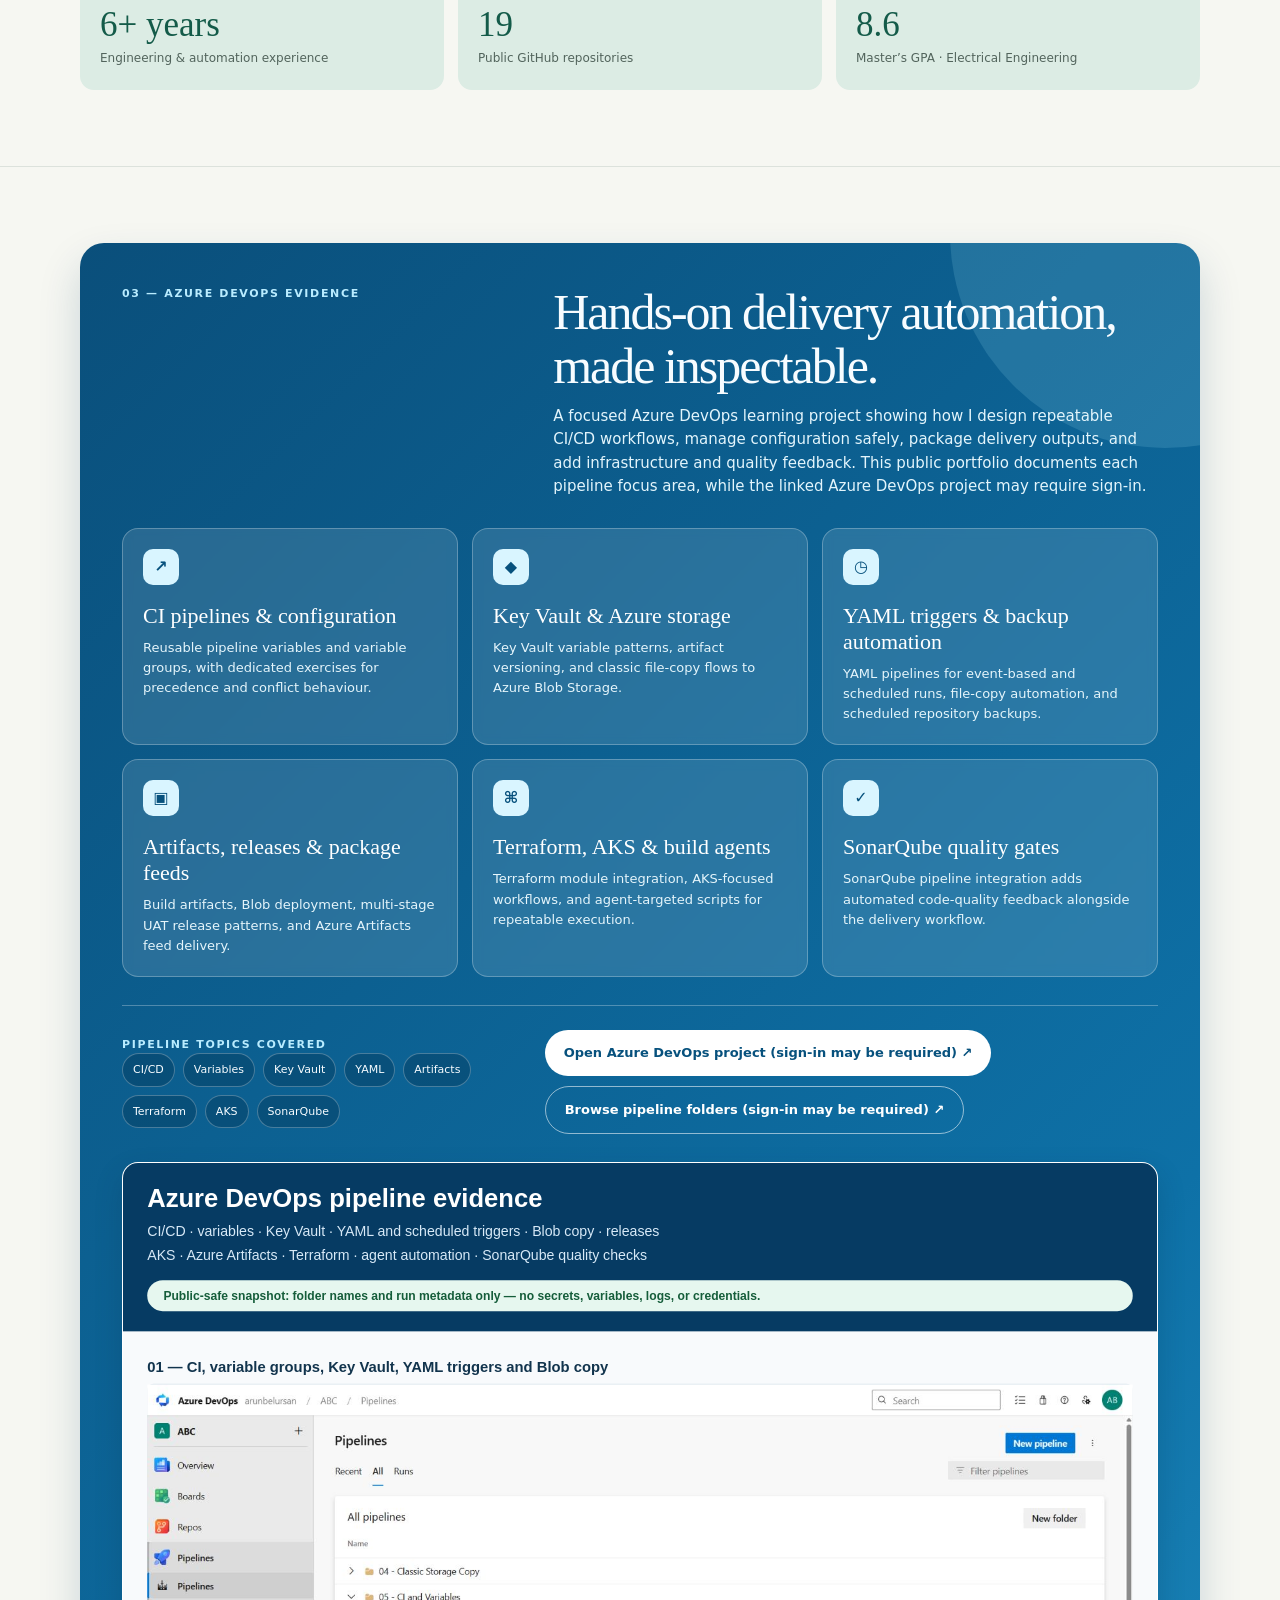
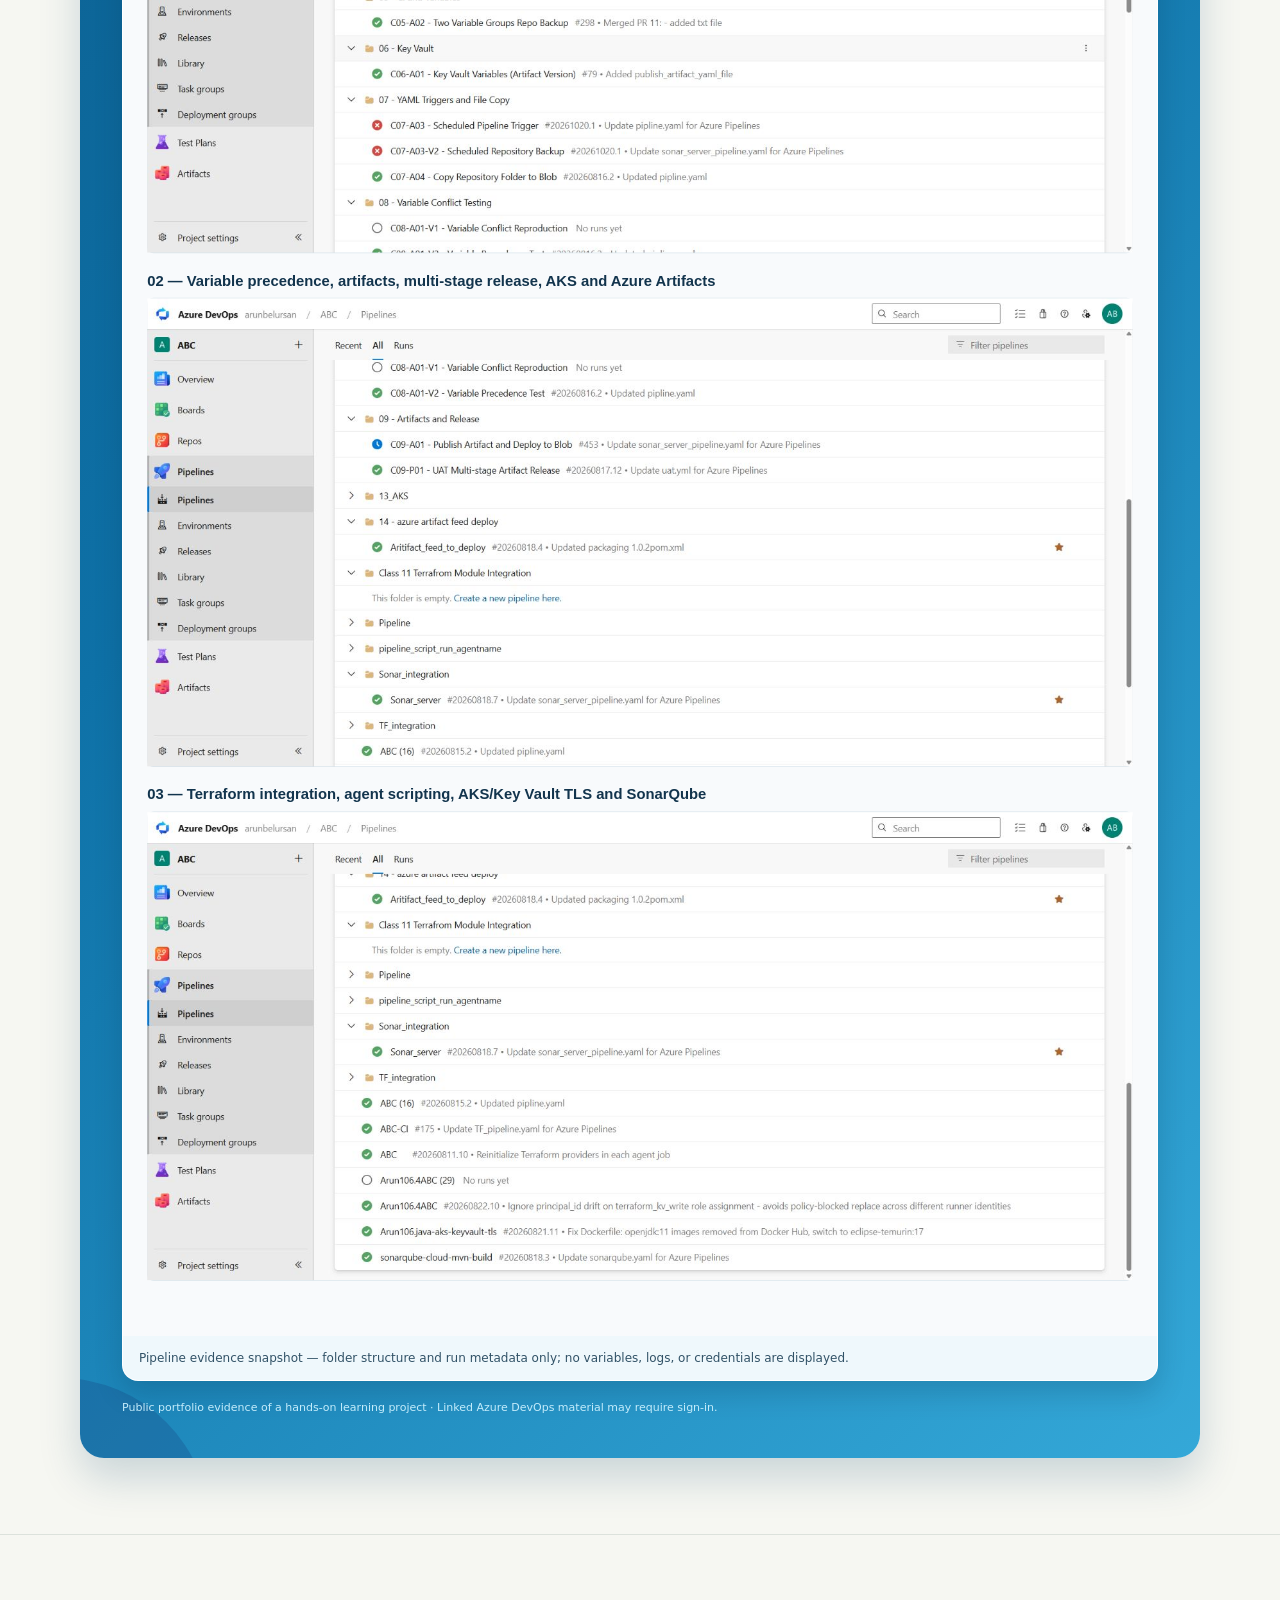
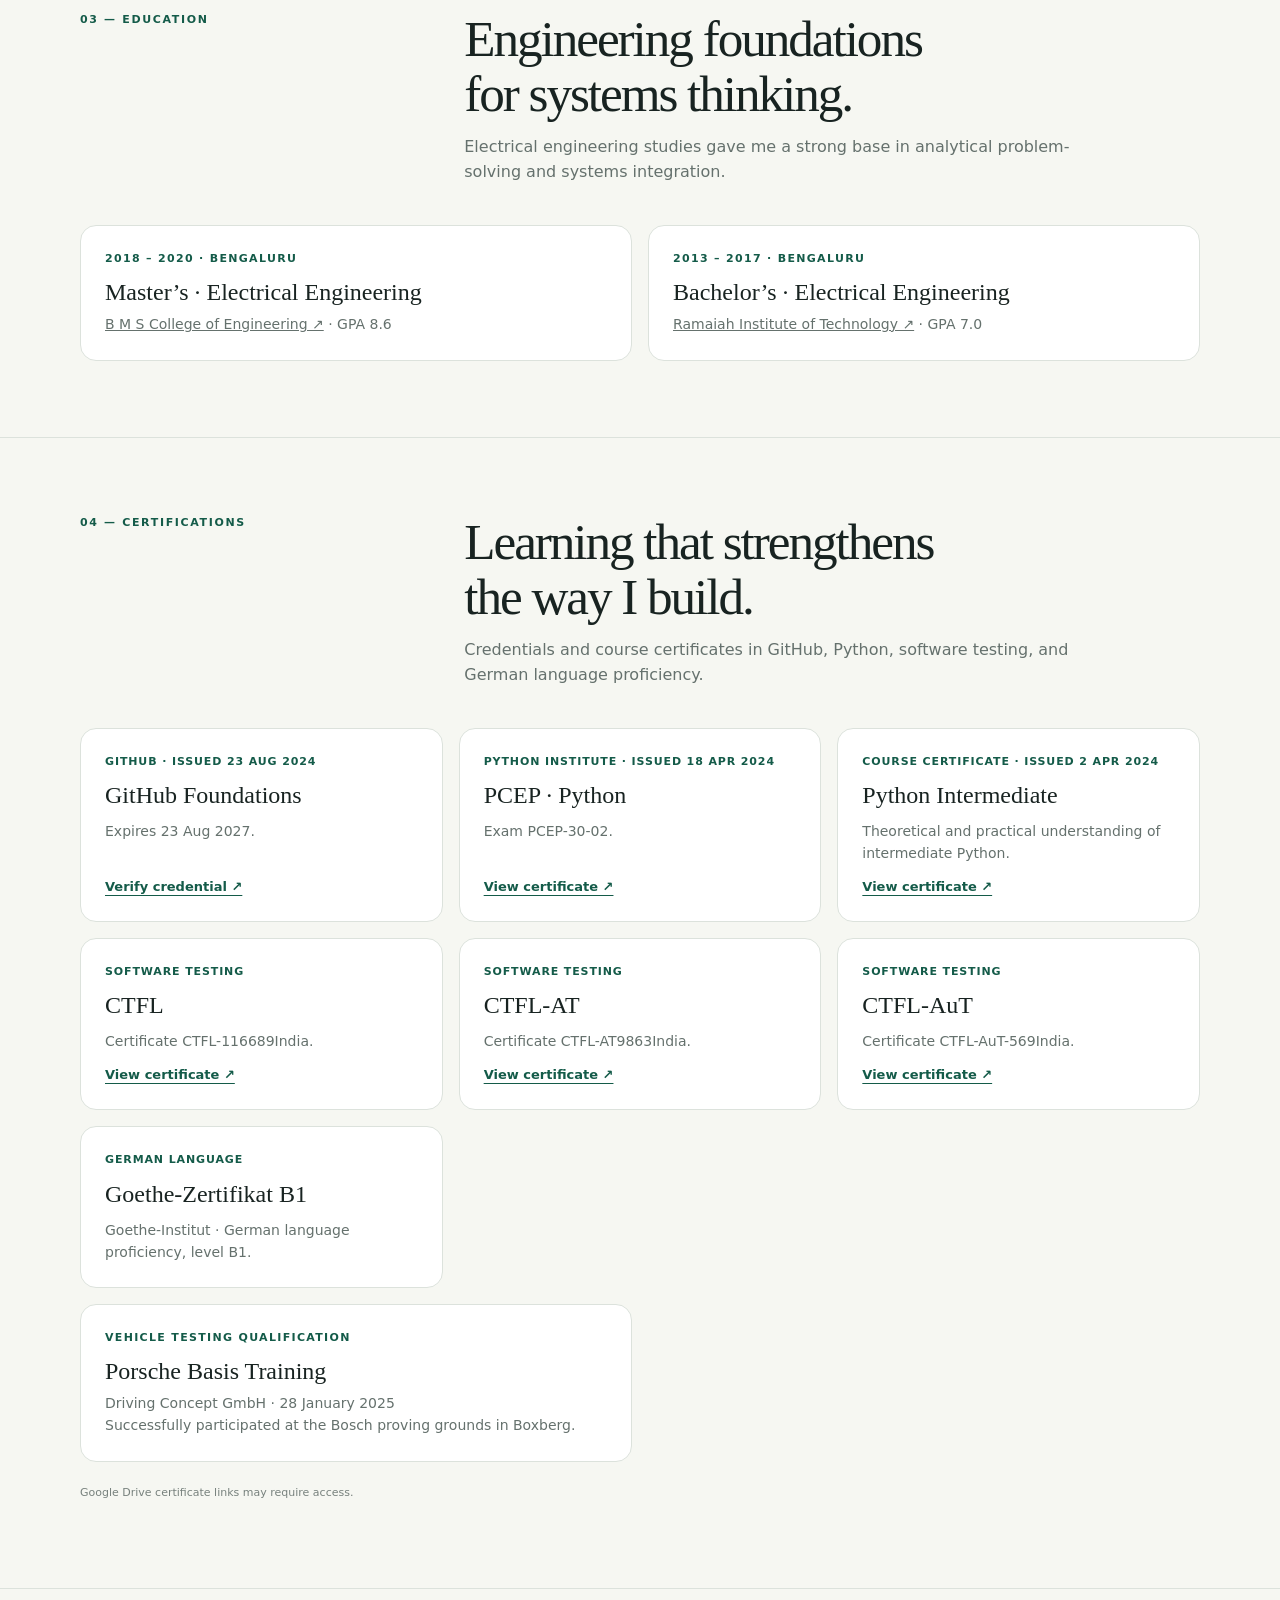
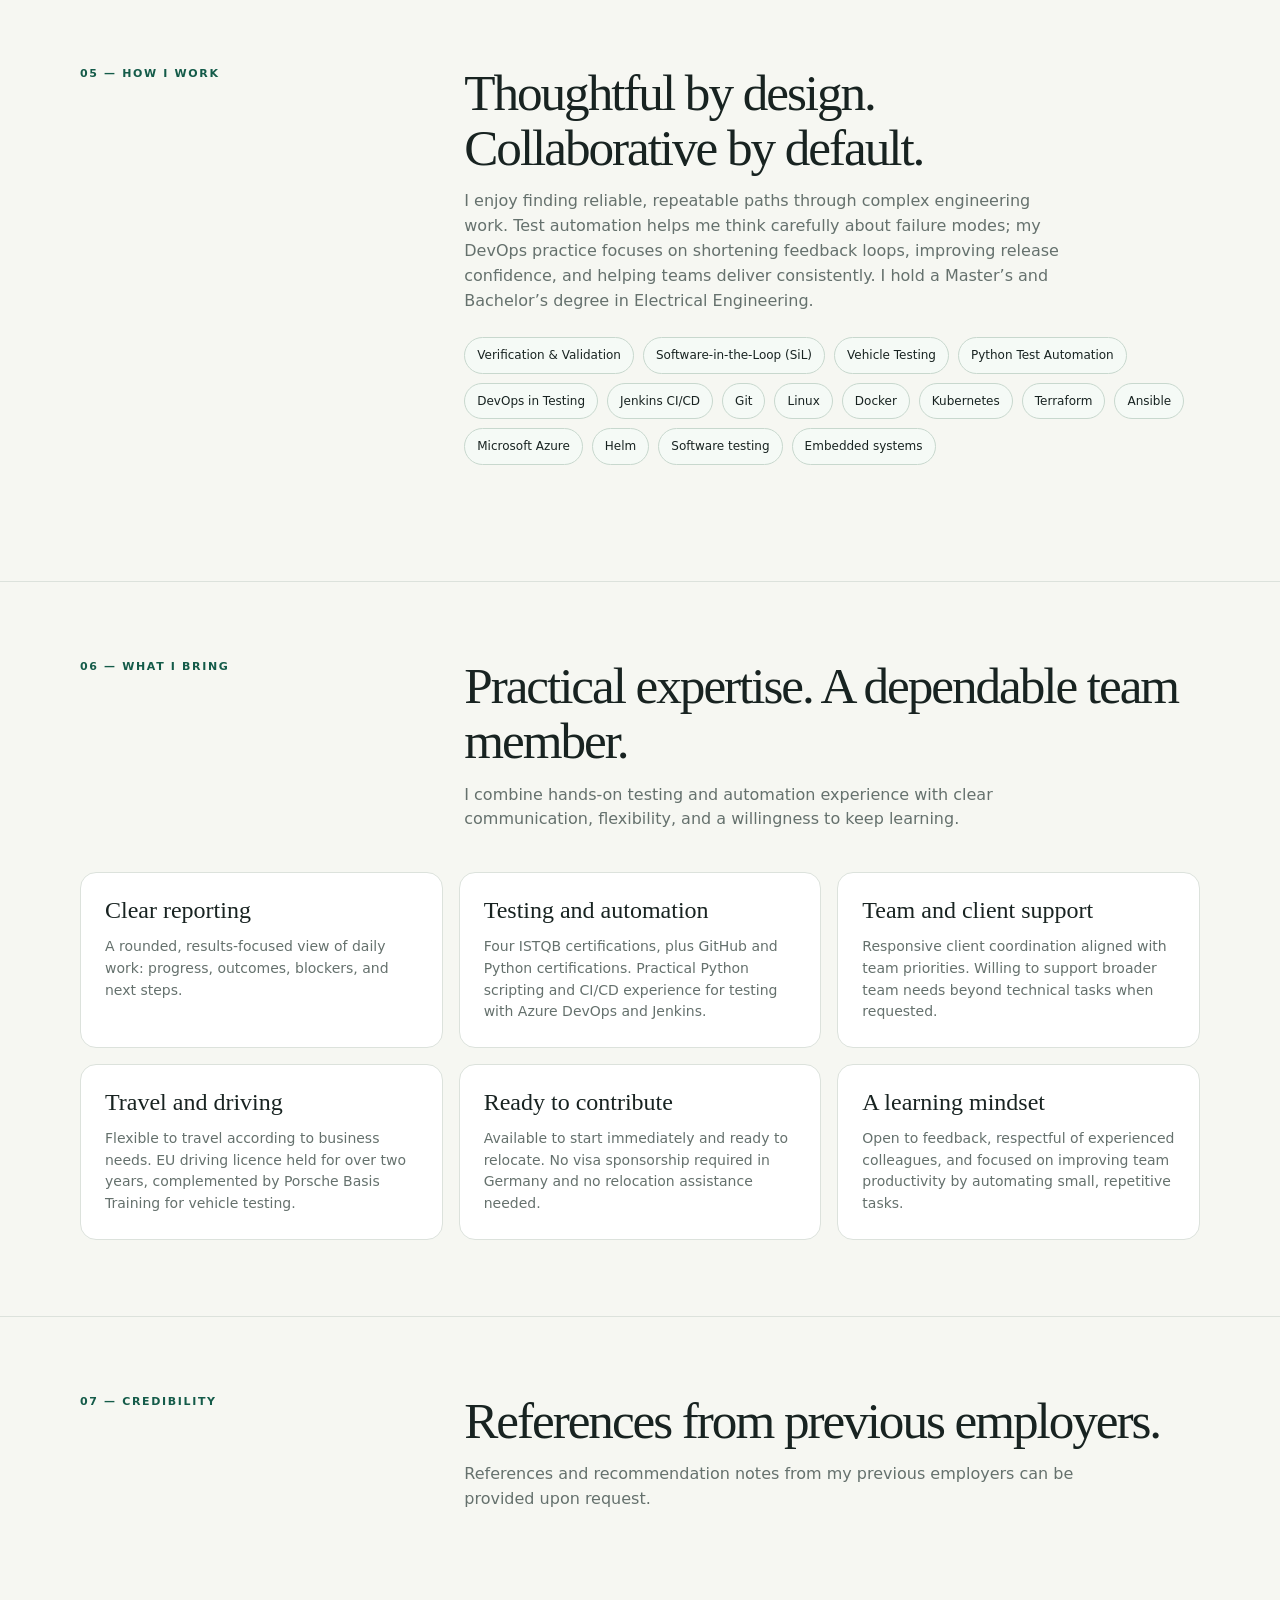
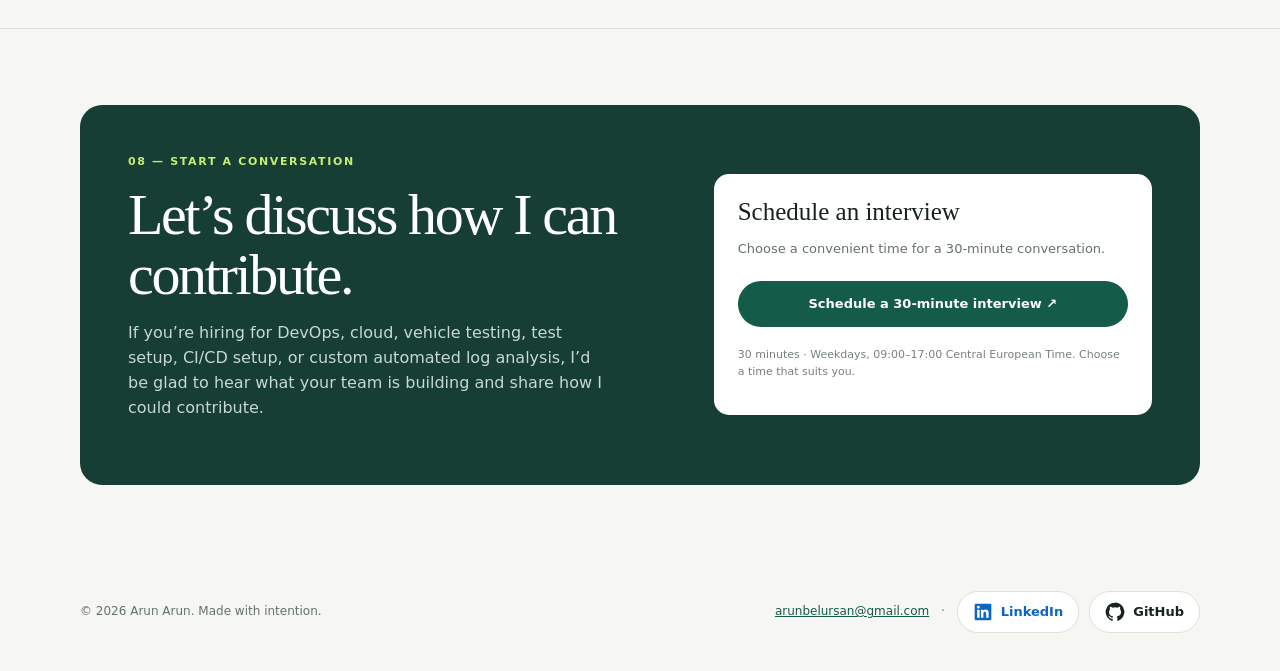
==== commit 8475135a: "Integrate bilingual recruiter role overview into portfolio homepage" ====
--- a/index.html
+++ b/index.html
@@ -15,11 +15,63 @@
 .azure-showcase{position:relative;overflow:hidden;background:linear-gradient(135deg,#0a4f7b 0%,#0e71a7 52%,#34a8d8 100%);border-radius:24px;padding:42px;color:#f7fcff;box-shadow:0 20px 42px rgba(7,62,101,.18)}
 .azure-showcase:before,.azure-showcase:after{content:"";position:absolute;border-radius:50%;pointer-events:none}.azure-showcase:before{width:430px;height:430px;right:-180px;top:-225px;background:rgba(174,239,255,.14)}.azure-showcase:after{width:300px;height:300px;left:-170px;bottom:-220px;background:rgba(21,26,90,.18)}
 .azure-showcase>*{position:relative;z-index:1}.azure-header{display:grid;grid-template-columns:.8fr 1.2fr;gap:28px;margin-bottom:30px}.azure-kicker{font-size:11px;text-transform:uppercase;letter-spacing:.15em;color:#b9ecff;font-weight:800}.azure-showcase h2{font:clamp(34px,4vw,50px)/1.08 var(--serif);font-weight:400;letter-spacing:-.04em;margin:0}.azure-lede{margin:12px 0 0;max-width:650px;color:#e3f5fc;font-size:15px}.azure-grid{display:grid;grid-template-columns:repeat(3,1fr);gap:14px}.azure-card{min-height:190px;background:rgba(255,255,255,.12);border:1px solid rgba(255,255,255,.26);border-radius:16px;padding:20px;backdrop-filter:blur(5px)}.azure-icon{display:grid;place-items:center;width:36px;height:36px;border-radius:10px;background:#d9f5ff;color:#07517d;font-weight:800;margin-bottom:18px}.azure-card h3{font:22px var(--serif);font-weight:400;margin:0 0 9px;color:white}.azure-card p{font-size:13px;line-height:1.55;margin:0;color:#e5f5fb}.azure-proof{display:flex;justify-content:space-between;gap:20px;align-items:center;margin-top:28px;padding-top:24px;border-top:1px solid rgba(255,255,255,.28)}.azure-tags{display:flex;gap:8px;flex-wrap:wrap}.azure-tags span{font-size:11px;background:rgba(5,54,84,.38);border:1px solid rgba(255,255,255,.26);padding:7px 10px;border-radius:99px}.azure-actions{display:flex;gap:10px;flex-wrap:wrap}.azure-actions .button{background:white;color:#07517d}.azure-actions .button.alt{background:transparent;color:white;border:1px solid rgba(255,255,255,.55)}.azure-note{font-size:11px;color:#c4ecfb;margin:18px 0 0}.azure-evidence{margin:28px 0 0;border:1px solid rgba(255,255,255,.38);border-radius:16px;overflow:hidden;background:#fff;box-shadow:0 12px 28px rgba(2,41,67,.2)}.azure-evidence img{display:block;width:100%;height:auto;background:#fff}.azure-evidence figcaption{padding:13px 16px;color:#315267;background:#eff8fc;font-size:12px;line-height:1.5}@media(max-width:760px){.azure-showcase{padding:29px 20px}.azure-header{grid-template-columns:1fr;gap:12px}.azure-grid{grid-template-columns:1fr}.azure-proof{display:block}.azure-actions{margin-top:16px}}
+
+/* Recruiter overview: visible on desktop and mobile, aligned to homepage styles */
+.recruiter-overview{background:linear-gradient(180deg,#eef5ea 0%,var(--paper) 100%)}
+.recruiter-facts{display:flex;gap:10px;flex-wrap:wrap;margin:0 0 24px;padding:0;list-style:none}
+.recruiter-facts li{background:#e0ece3;color:#184f40;border:1px solid #c7dbcd;border-radius:999px;padding:9px 13px;font-size:12px;font-weight:650}
+.recruiter-role{display:flex;flex-direction:column;gap:10px}
+.recruiter-role p{line-height:1.6}
+.recruiter-role .role-targets{margin-top:auto;padding-top:12px;border-top:1px solid var(--line);font-size:12px;color:#3c6758}
+.recruiter-actions{display:flex;align-items:center;flex-wrap:wrap;gap:14px;margin-top:26px}
+.recruiter-actions p{font-size:12px;color:var(--muted);margin:0}
+@media(max-width:760px){.recruiter-facts li{font-size:11px}.recruiter-actions .button{width:100%;justify-content:center}}
+
 </style></head>
 <body>
-<header class="wrap nav"><a class="brand" href="#top" style="text-decoration:none">ARUN ARUN</a><nav class="navlinks"><a href="#journey" data-i18n="0">Journey</a><a href="#work" data-i18n="1">Selected work</a><a href="#azure-devops" data-i18n="119">Azure DevOps</a><a href="#education" data-i18n="2">Education</a><a href="#certifications" data-i18n="3">Certifications</a><a href="#about" data-i18n="4">About</a><a data-i18n="103" href="#credibility">References</a><a class="cta" href="#interview" data-i18n="5">Schedule an interview ↗</a><select aria-label="Language / Sprache" id="language-switch"><option value="en">English</option><option value="de">Deutsch</option></select><a href="adas-validation/">ADAS Validation Lab</a></nav></header><section class="wrap" style="padding-top:28px;padding-bottom:28px"><a href="adas-validation/" style="display:block;padding:24px;border:1px solid #88976d;border-radius:12px;text-decoration:none;color:inherit;background:rgba(188,230,118,.12)"><strong style="font-size:22px">ADAS ECU Validation Lab ↗</strong><br><span>Explore requirement traceability, automated BLF/DLT verdicts, Jenkins regression and Grafana release reporting. Interactive engineering demonstration.</span></a></section>
+<header class="wrap nav"><a class="brand" href="#top" style="text-decoration:none">ARUN ARUN</a><nav class="navlinks"><a href="#journey" data-i18n="0">Journey</a><a href="#work" data-i18n="1">Selected work</a><a href="#azure-devops" data-i18n="119">Azure DevOps</a><a href="#education" data-i18n="2">Education</a><a href="#certifications" data-i18n="3">Certifications</a><a href="#about" data-i18n="4">About</a><a href="#recruiter-pathways" data-i18n="140">For recruiters</a><a data-i18n="103" href="#credibility">References</a><a class="cta" href="#interview" data-i18n="5">Schedule an interview ↗</a><select aria-label="Language / Sprache" id="language-switch"><option value="en">English</option><option value="de">Deutsch</option></select><a href="adas-validation/">ADAS Validation Lab</a></nav></header><section class="wrap" style="padding-top:28px;padding-bottom:28px"><a href="adas-validation/" style="display:block;padding:24px;border:1px solid #88976d;border-radius:12px;text-decoration:none;color:inherit;background:rgba(188,230,118,.12)"><strong style="font-size:22px">ADAS ECU Validation Lab ↗</strong><br><span>Explore requirement traceability, automated BLF/DLT verdicts, Jenkins regression and Grafana release reporting. Interactive engineering demonstration.</span></a></section>
 <main id="top">
-<section class="wrap hero"><div><div class="eyebrow" data-i18n="6"><span class="dot"></span> SENIOR ENGINEER · Verification and Validation Engineer with DEVOPS in Testing</div><h1 data-i18n="7">Engineering reliable<br>systems with <em>care</em><br>and automation.</h1><p data-i18n="8">I am Arun, a Senior Verification and Validation Engineer with 6+ years in automotive and embedded systems. My experience spans Software-in-the-Loop (SiL) testing, Python test automation, and vehicle testing, with Jenkins CI/CD and DevOps practices that make testing repeatable and releases more dependable.</p><div class="actions"><a class="button primary" href="#interview" data-i18n="9">Let’s talk about a role <span>↗</span></a><a class="button secondary" href="#journey" data-i18n="10">Explore my journey ↓</a></div></div><aside class="profile-card"><img class="portrait profile-photo" src="[data-uri]" alt="Arun Arun, Senior Engineer" width="420" height="540"><div class="card-caption" data-i18n="11">Hannover–Braunschweig–Göttingen–Wolfsburg  ·  Open to on-site, hybrid, or remote</div></aside></section>
+<section class="wrap hero"><div><div class="eyebrow" data-i18n="6"><span class="dot"></span> SENIOR ENGINEER · Verification and Validation Engineer with DEVOPS in Testing</div><h1 data-i18n="7">Engineering reliable<br>systems with <em>care</em><br>and automation.</h1><p data-i18n="8">I am Arun, a Senior Verification and Validation Engineer with 6+ years in automotive and embedded systems. My experience spans Software-in-the-Loop (SiL) testing, Python test automation, and vehicle testing, with Jenkins CI/CD and DevOps practices that make testing repeatable and releases more dependable.</p><div class="actions"><a class="button primary" href="#interview" data-i18n="9">Let’s talk about a role <span>↗</span></a><a class="button secondary" href="#journey" data-i18n="10">Explore my journey ↓</a><a class="button secondary" href="recruiter.html" data-i18n="141">Recruiter overview ↗</a></div></div><aside class="profile-card"><img class="portrait profile-photo" src="[data-uri]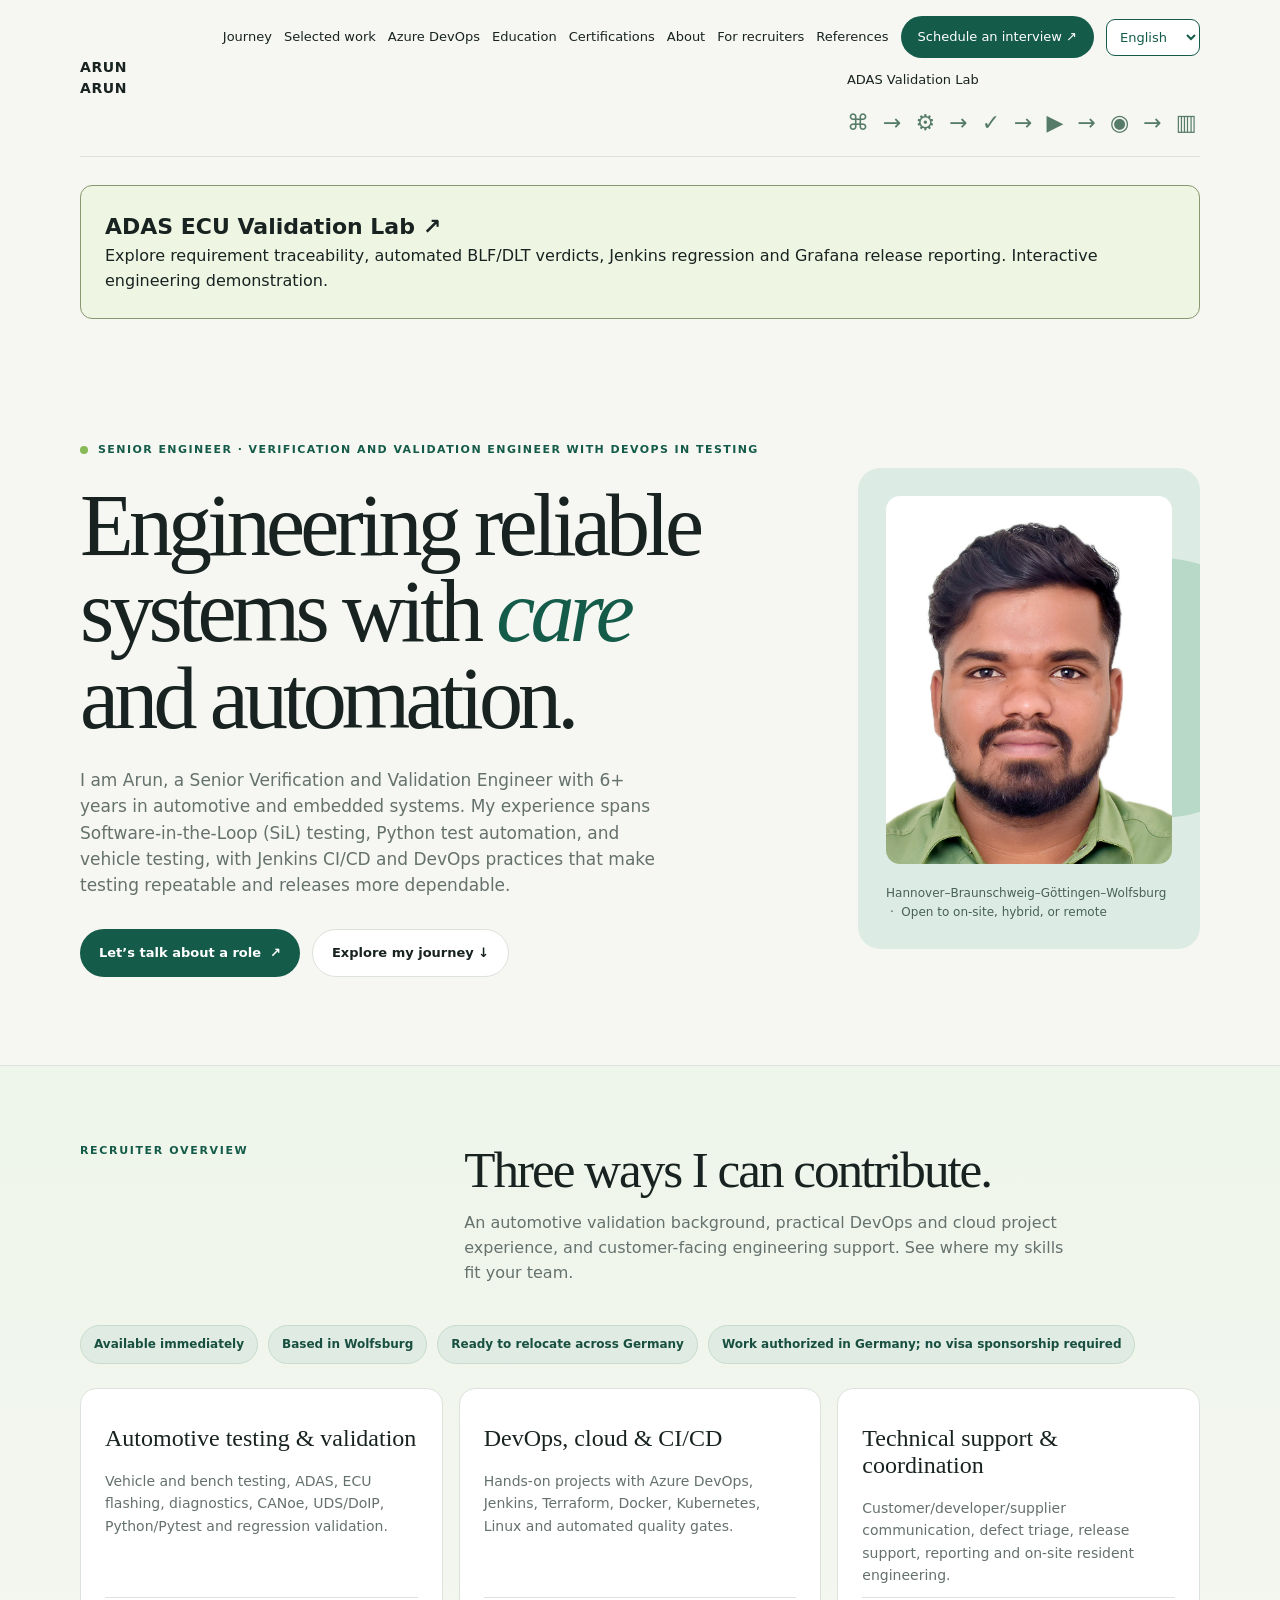
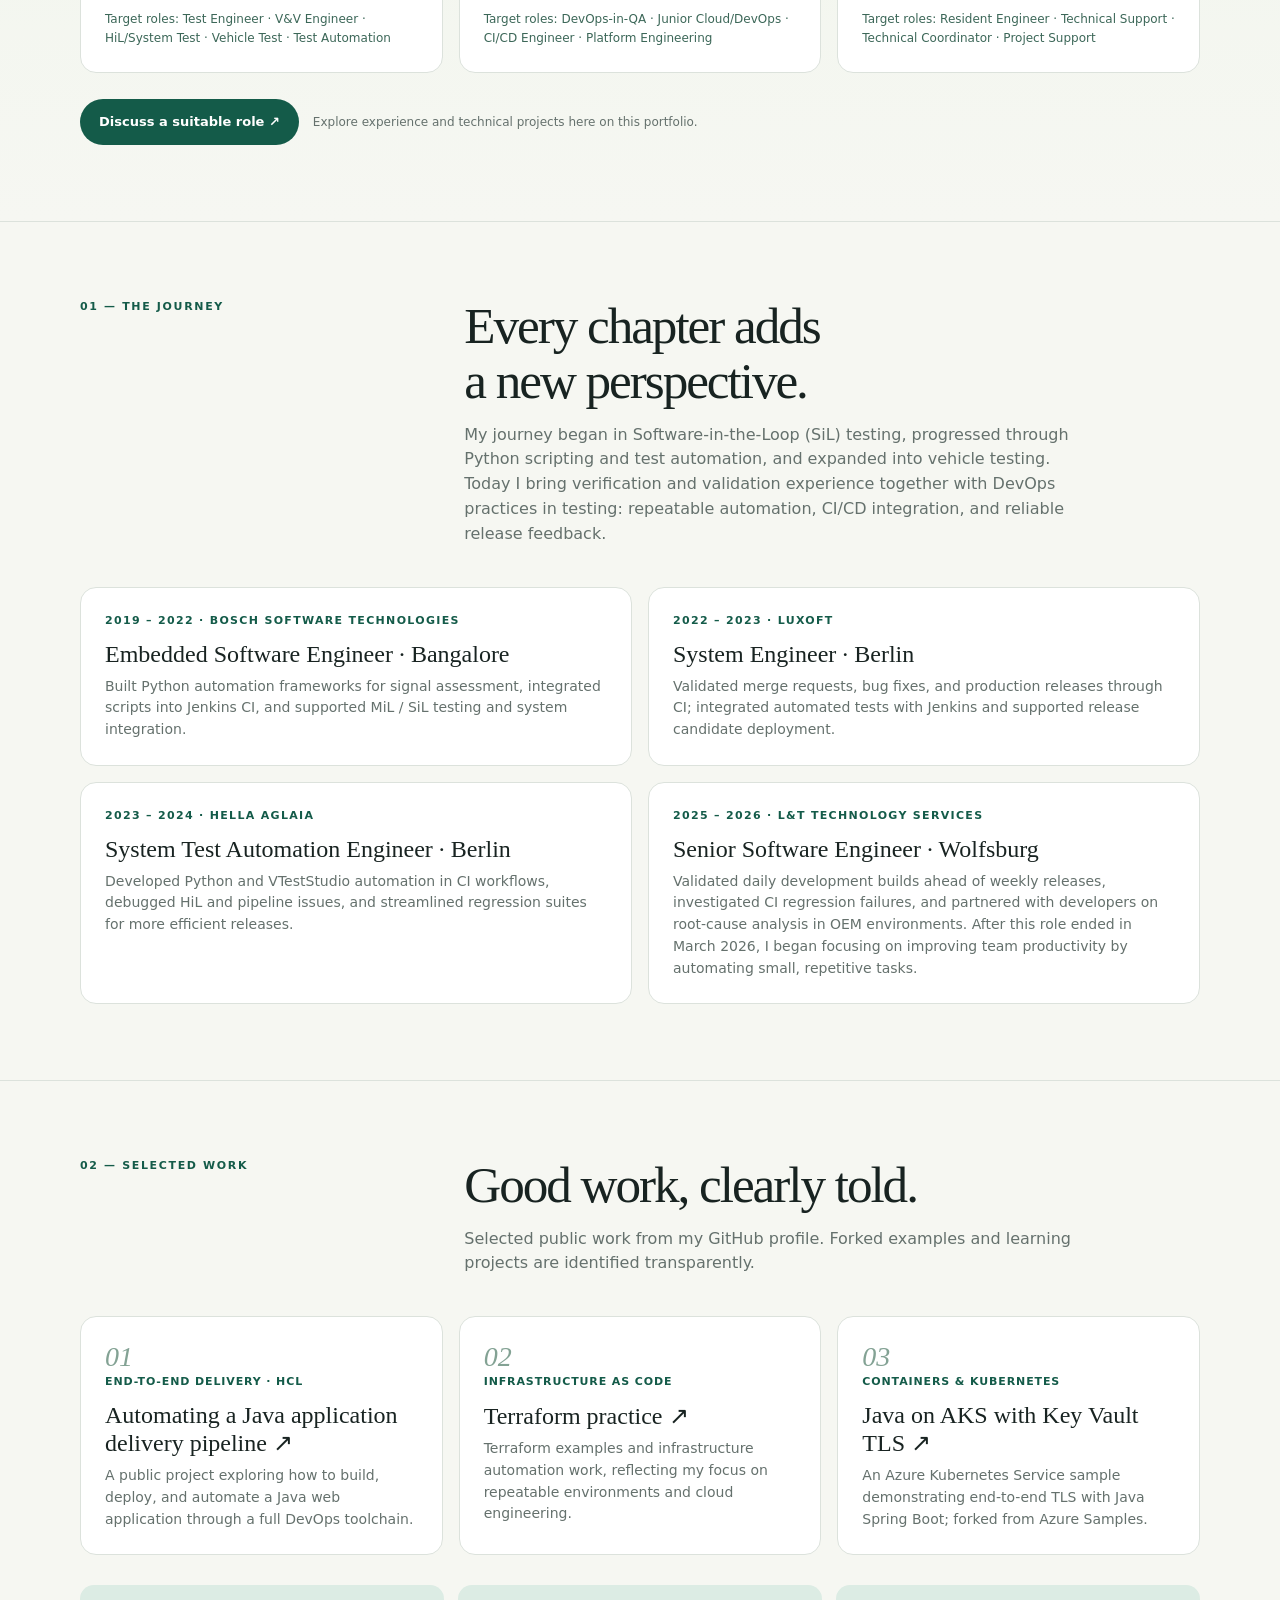
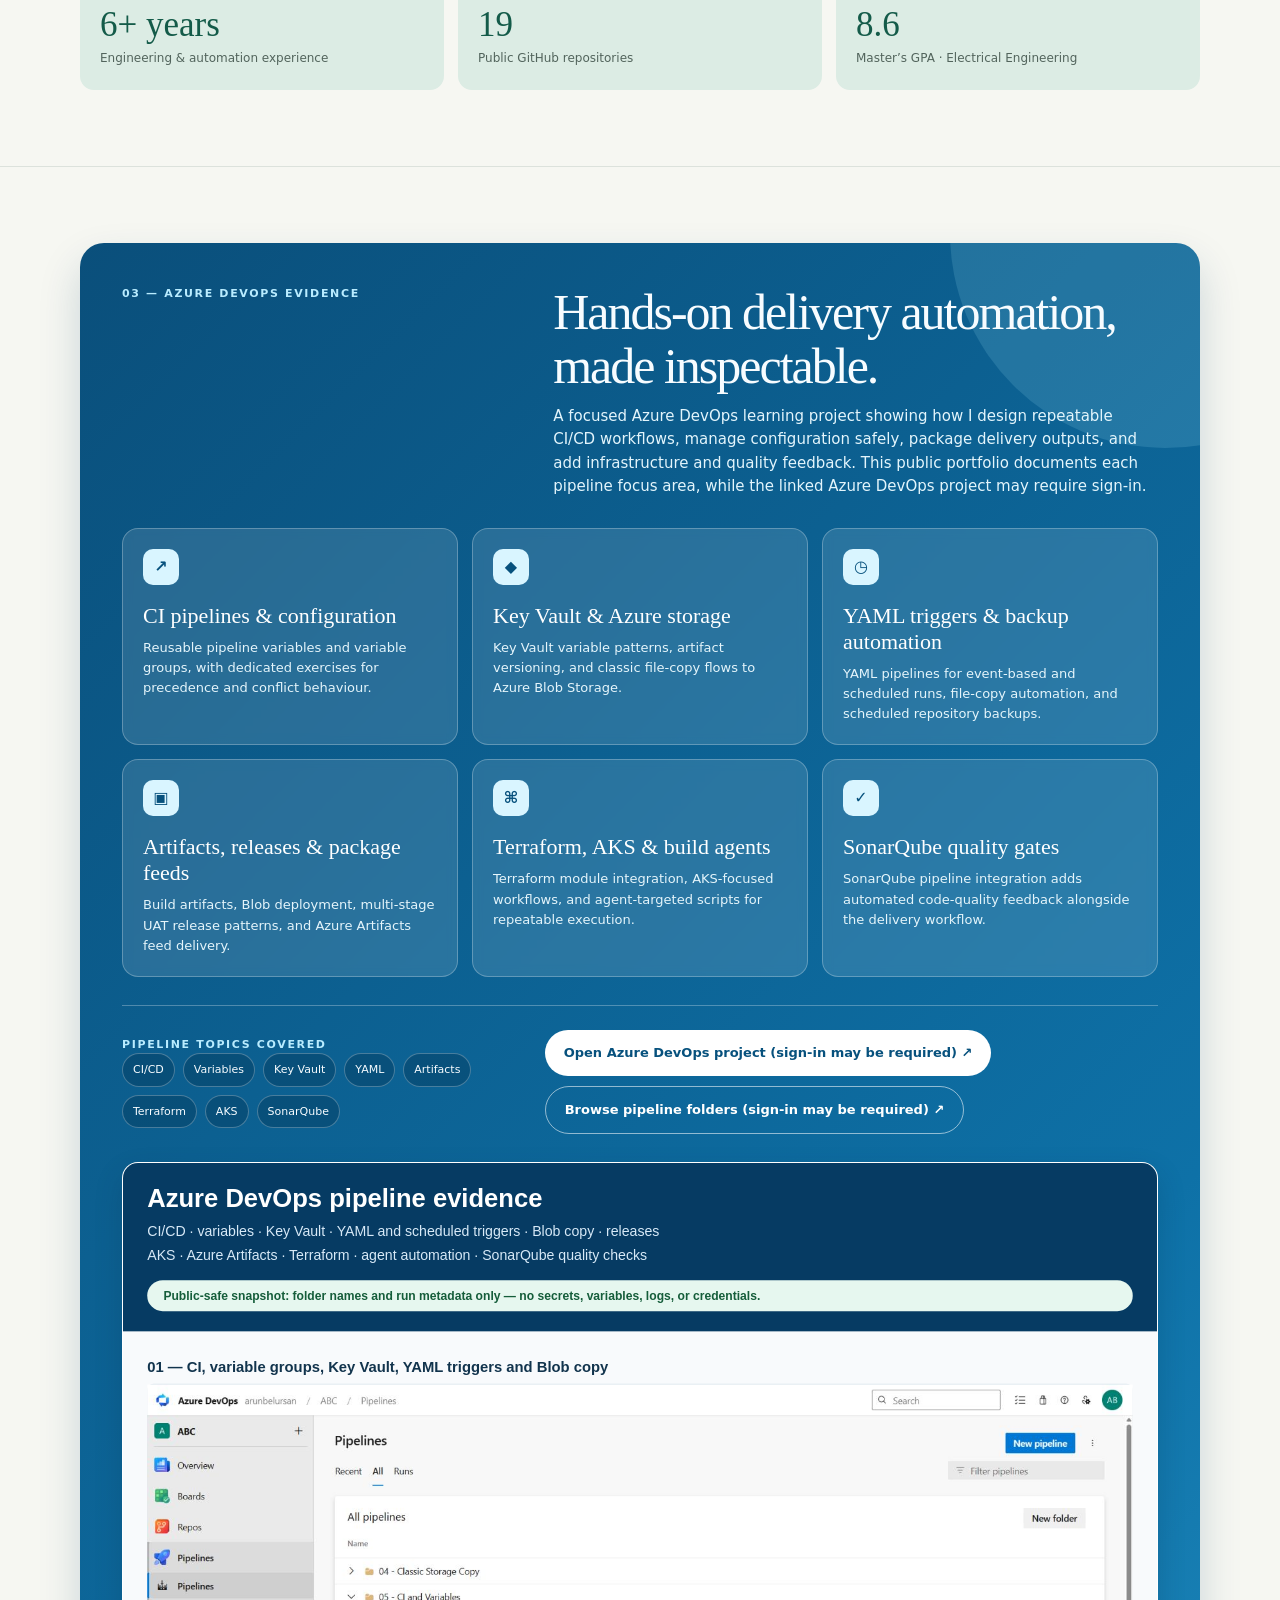
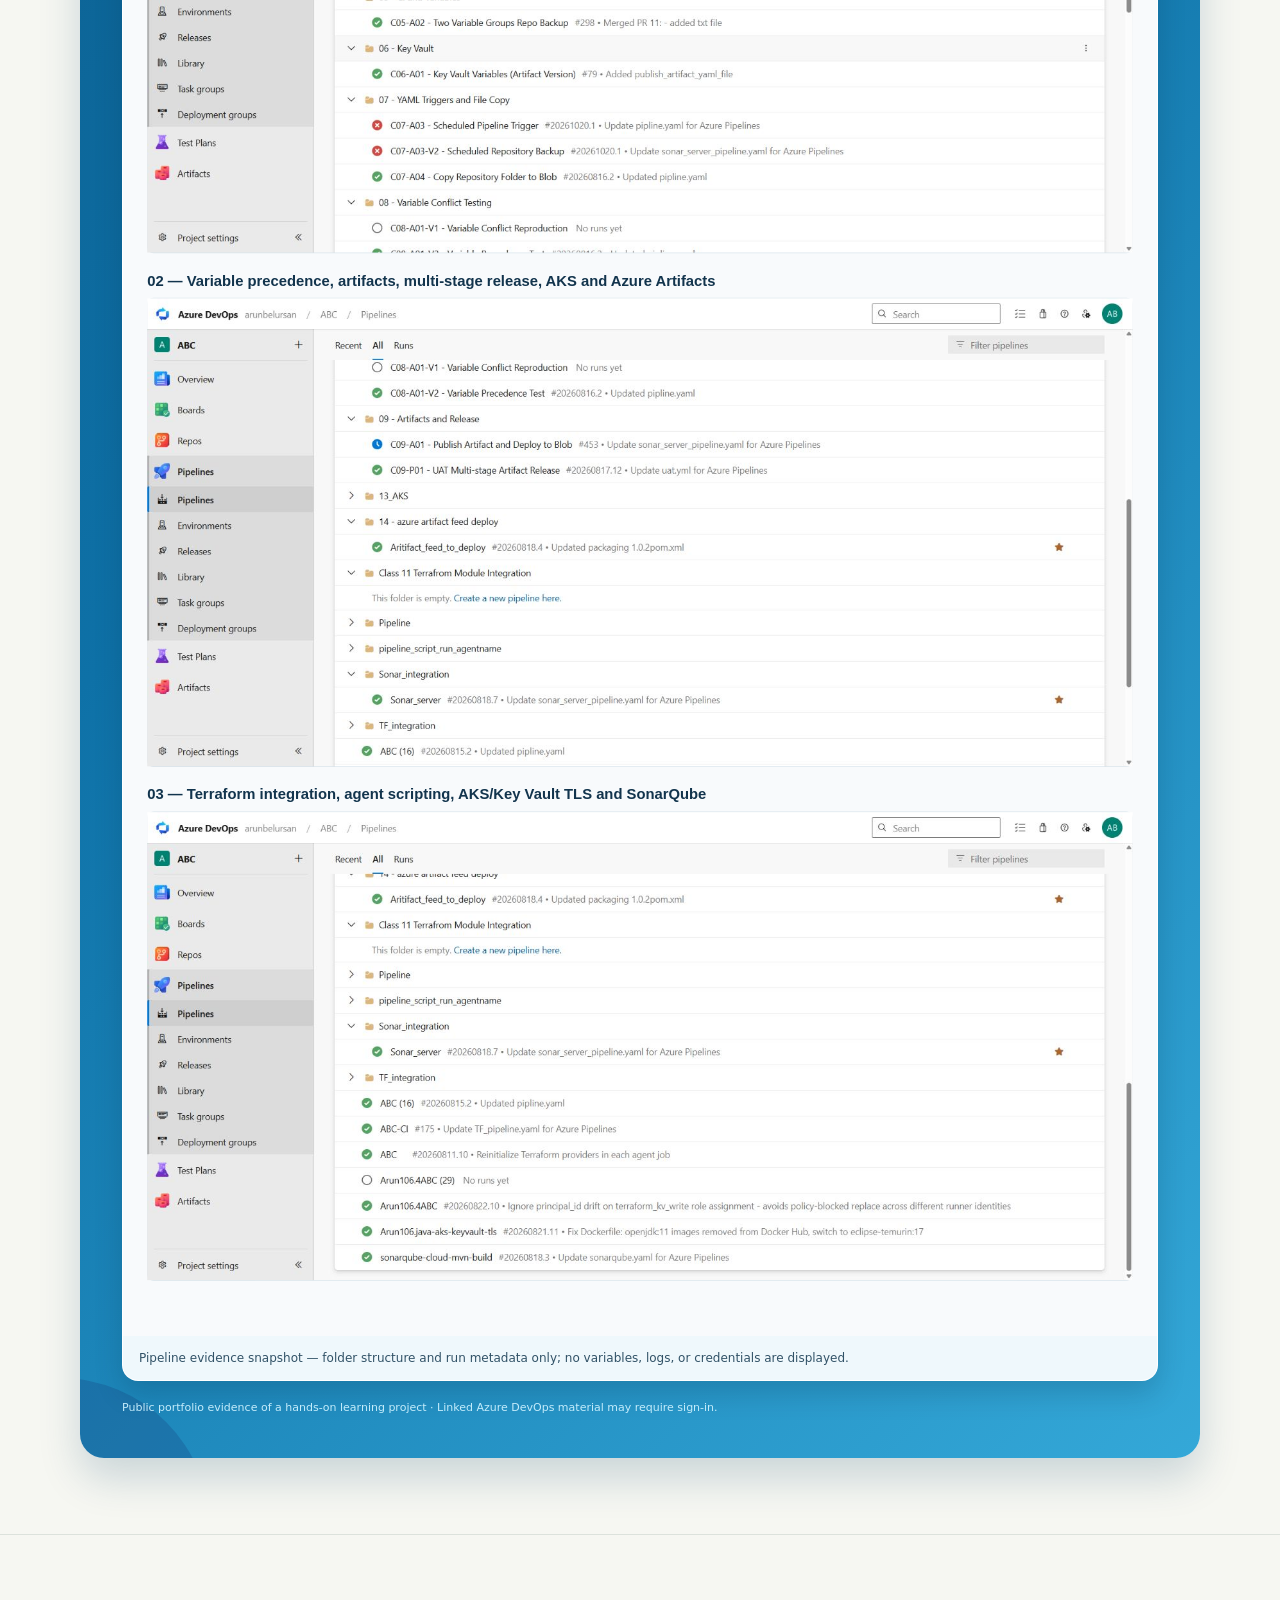
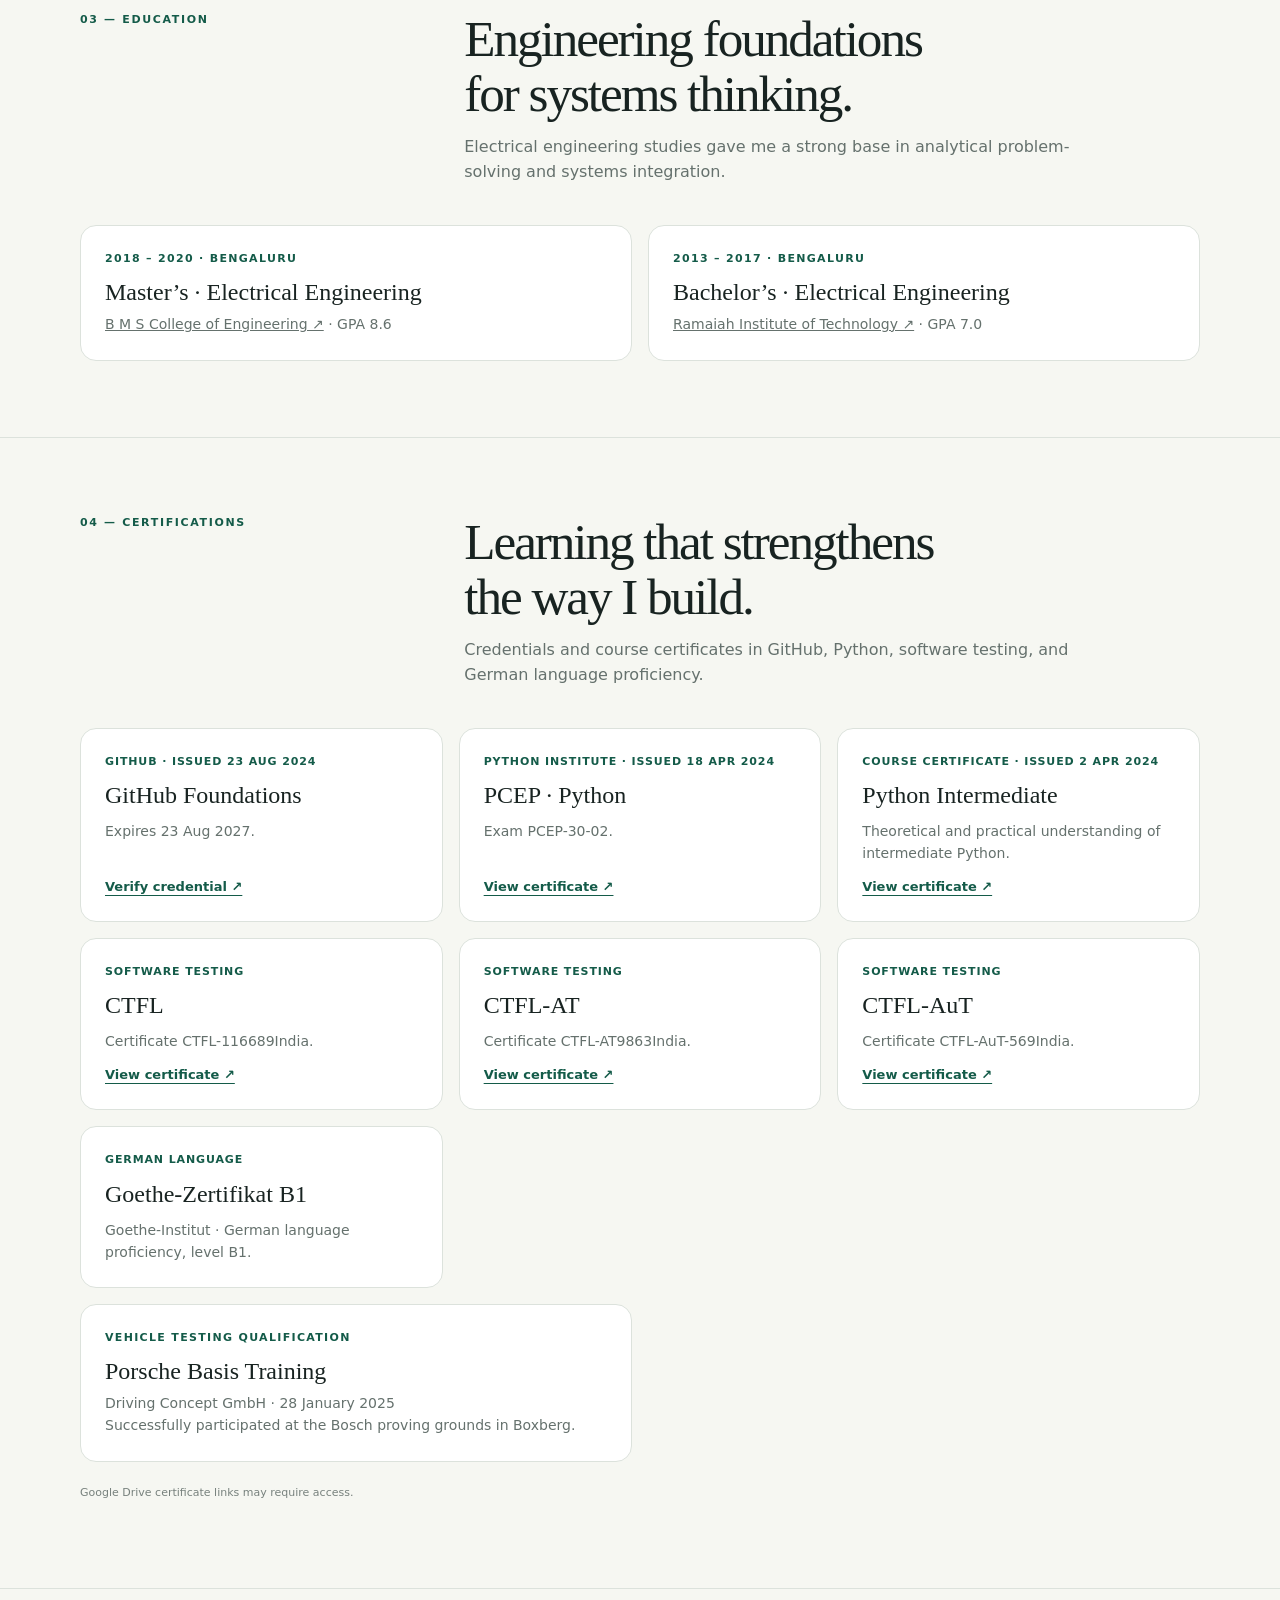
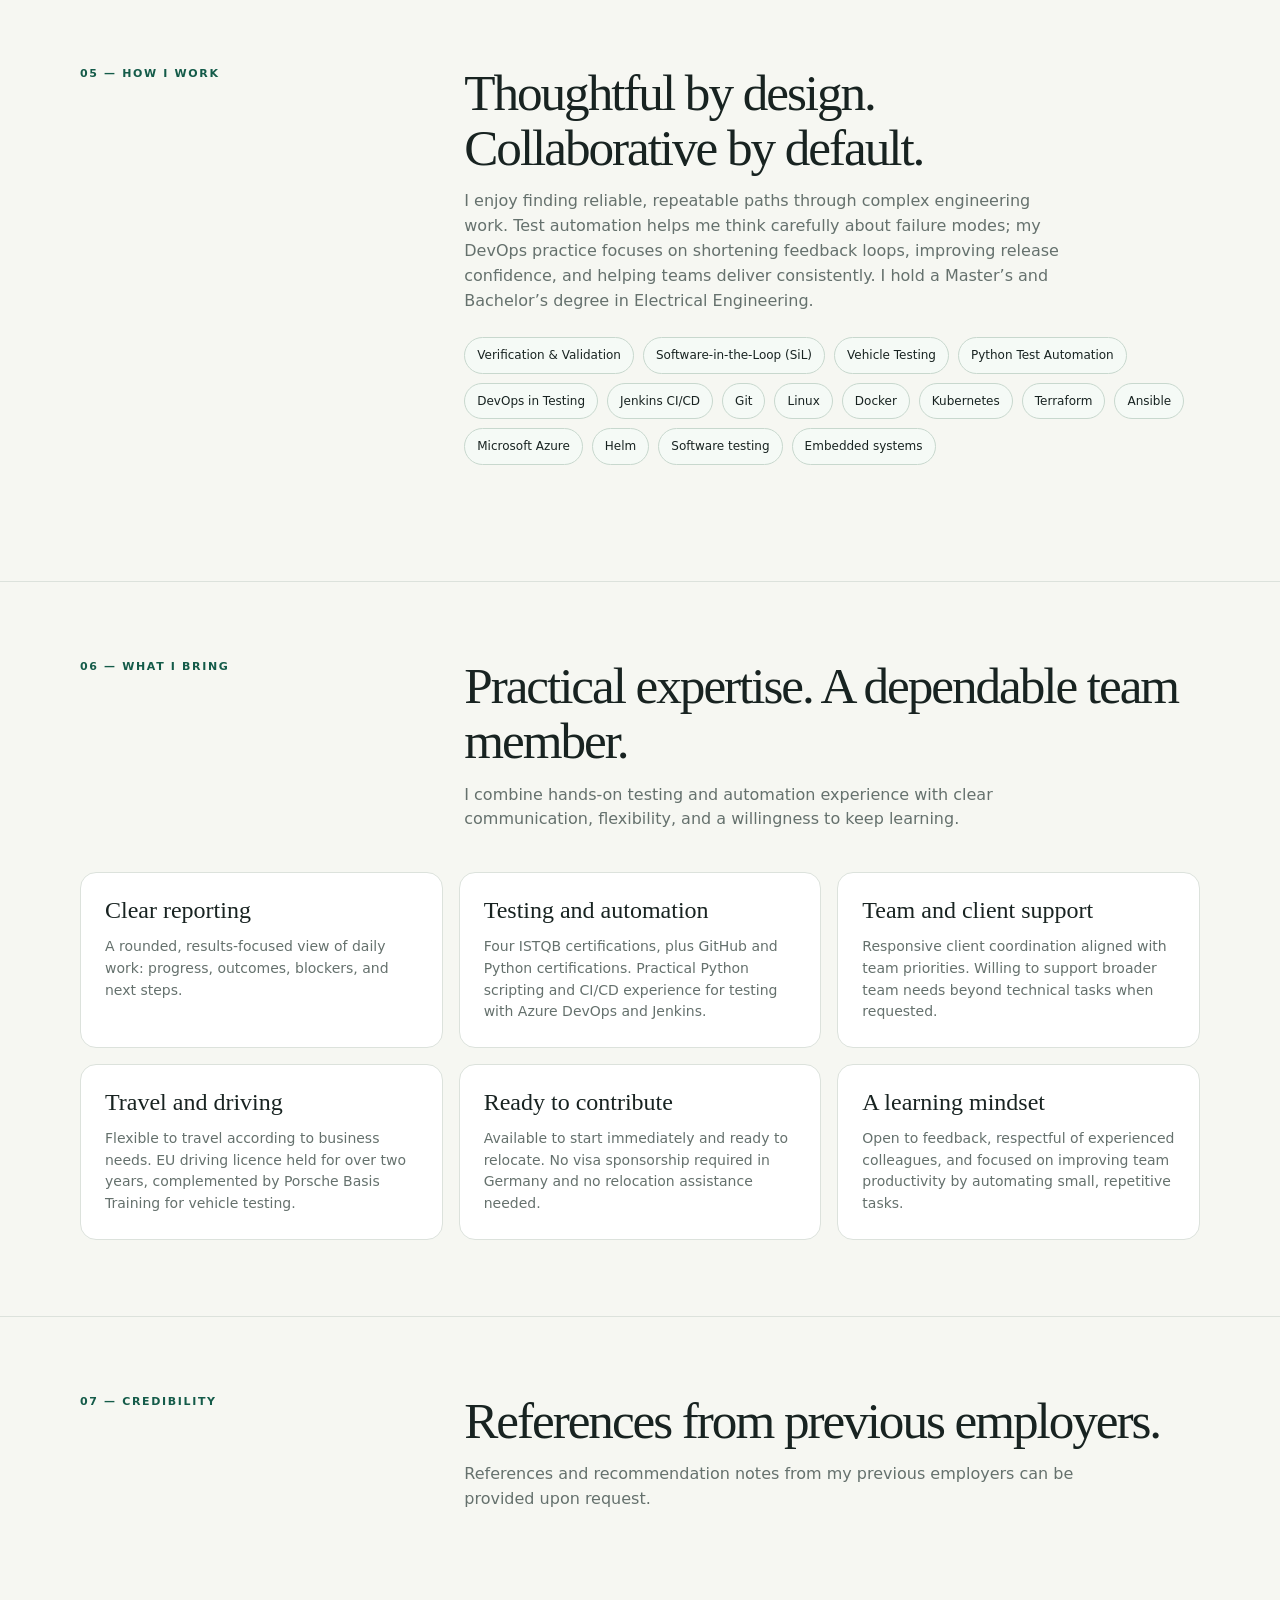
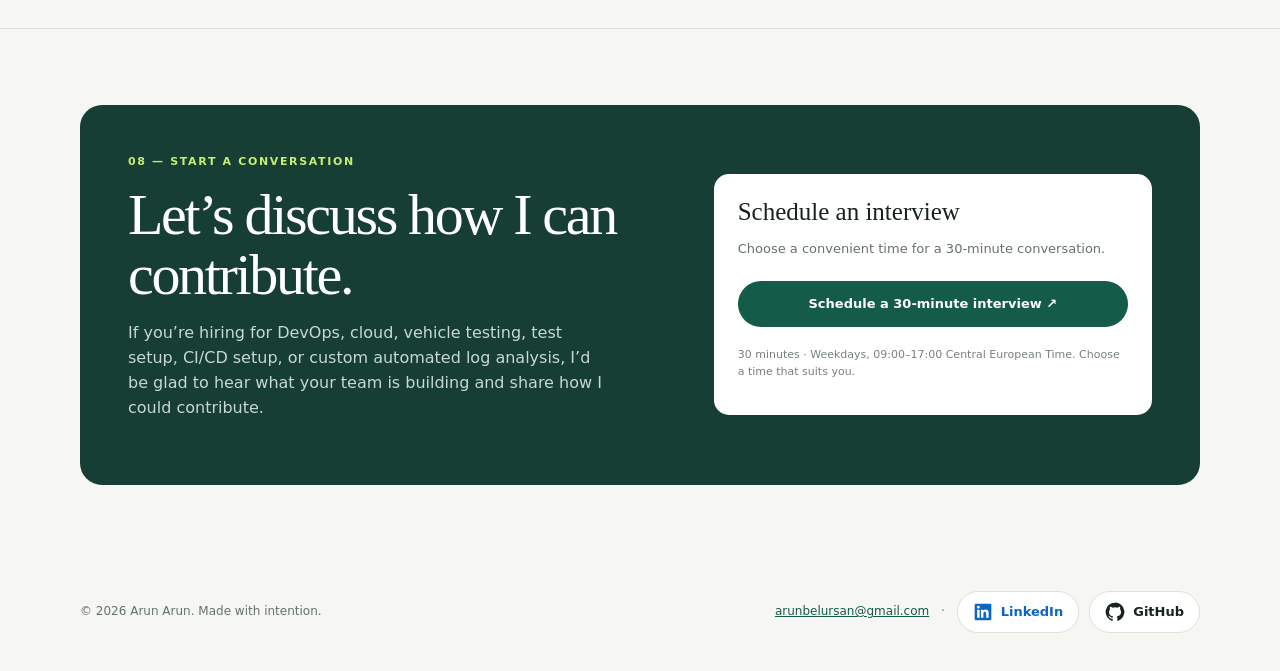
==== commit 2eae4e91: "Remove separate recruiter profile link from main portfolio" ====
--- a/index.html
+++ b/index.html
@@ -31,7 +31,7 @@
 <body>
 <header class="wrap nav"><a class="brand" href="#top" style="text-decoration:none">ARUN ARUN</a><nav class="navlinks"><a href="#journey" data-i18n="0">Journey</a><a href="#work" data-i18n="1">Selected work</a><a href="#azure-devops" data-i18n="119">Azure DevOps</a><a href="#education" data-i18n="2">Education</a><a href="#certifications" data-i18n="3">Certifications</a><a href="#about" data-i18n="4">About</a><a href="#recruiter-pathways" data-i18n="140">For recruiters</a><a data-i18n="103" href="#credibility">References</a><a class="cta" href="#interview" data-i18n="5">Schedule an interview ↗</a><select aria-label="Language / Sprache" id="language-switch"><option value="en">English</option><option value="de">Deutsch</option></select><a href="adas-validation/">ADAS Validation Lab</a></nav></header><section class="wrap" style="padding-top:28px;padding-bottom:28px"><a href="adas-validation/" style="display:block;padding:24px;border:1px solid #88976d;border-radius:12px;text-decoration:none;color:inherit;background:rgba(188,230,118,.12)"><strong style="font-size:22px">ADAS ECU Validation Lab ↗</strong><br><span>Explore requirement traceability, automated BLF/DLT verdicts, Jenkins regression and Grafana release reporting. Interactive engineering demonstration.</span></a></section>
 <main id="top">
-<section class="wrap hero"><div><div class="eyebrow" data-i18n="6"><span class="dot"></span> SENIOR ENGINEER · Verification and Validation Engineer with DEVOPS in Testing</div><h1 data-i18n="7">Engineering reliable<br>systems with <em>care</em><br>and automation.</h1><p data-i18n="8">I am Arun, a Senior Verification and Validation Engineer with 6+ years in automotive and embedded systems. My experience spans Software-in-the-Loop (SiL) testing, Python test automation, and vehicle testing, with Jenkins CI/CD and DevOps practices that make testing repeatable and releases more dependable.</p><div class="actions"><a class="button primary" href="#interview" data-i18n="9">Let’s talk about a role <span>↗</span></a><a class="button secondary" href="#journey" data-i18n="10">Explore my journey ↓</a><a class="button secondary" href="recruiter.html" data-i18n="141">Recruiter overview ↗</a></div></div><aside class="profile-card"><img class="portrait profile-photo" src="[data-uri]" alt="Arun Arun, Senior Engineer" width="420" height="540"><div class="card-caption" data-i18n="11">Hannover–Braunschweig–Göttingen–Wolfsburg  ·  Open to on-site, hybrid, or remote</div></aside></section>
+<section class="wrap hero"><div><div class="eyebrow" data-i18n="6"><span class="dot"></span> SENIOR ENGINEER · Verification and Validation Engineer with DEVOPS in Testing</div><h1 data-i18n="7">Engineering reliable<br>systems with <em>care</em><br>and automation.</h1><p data-i18n="8">I am Arun, a Senior Verification and Validation Engineer with 6+ years in automotive and embedded systems. My experience spans Software-in-the-Loop (SiL) testing, Python test automation, and vehicle testing, with Jenkins CI/CD and DevOps practices that make testing repeatable and releases more dependable.</p><div class="actions"><a class="button primary" href="#interview" data-i18n="9">Let’s talk about a role <span>↗</span></a><a class="button secondary" href="#journey" data-i18n="10">Explore my journey ↓</a></div></div><aside class="profile-card"><img class="portrait profile-photo" src="[data-uri]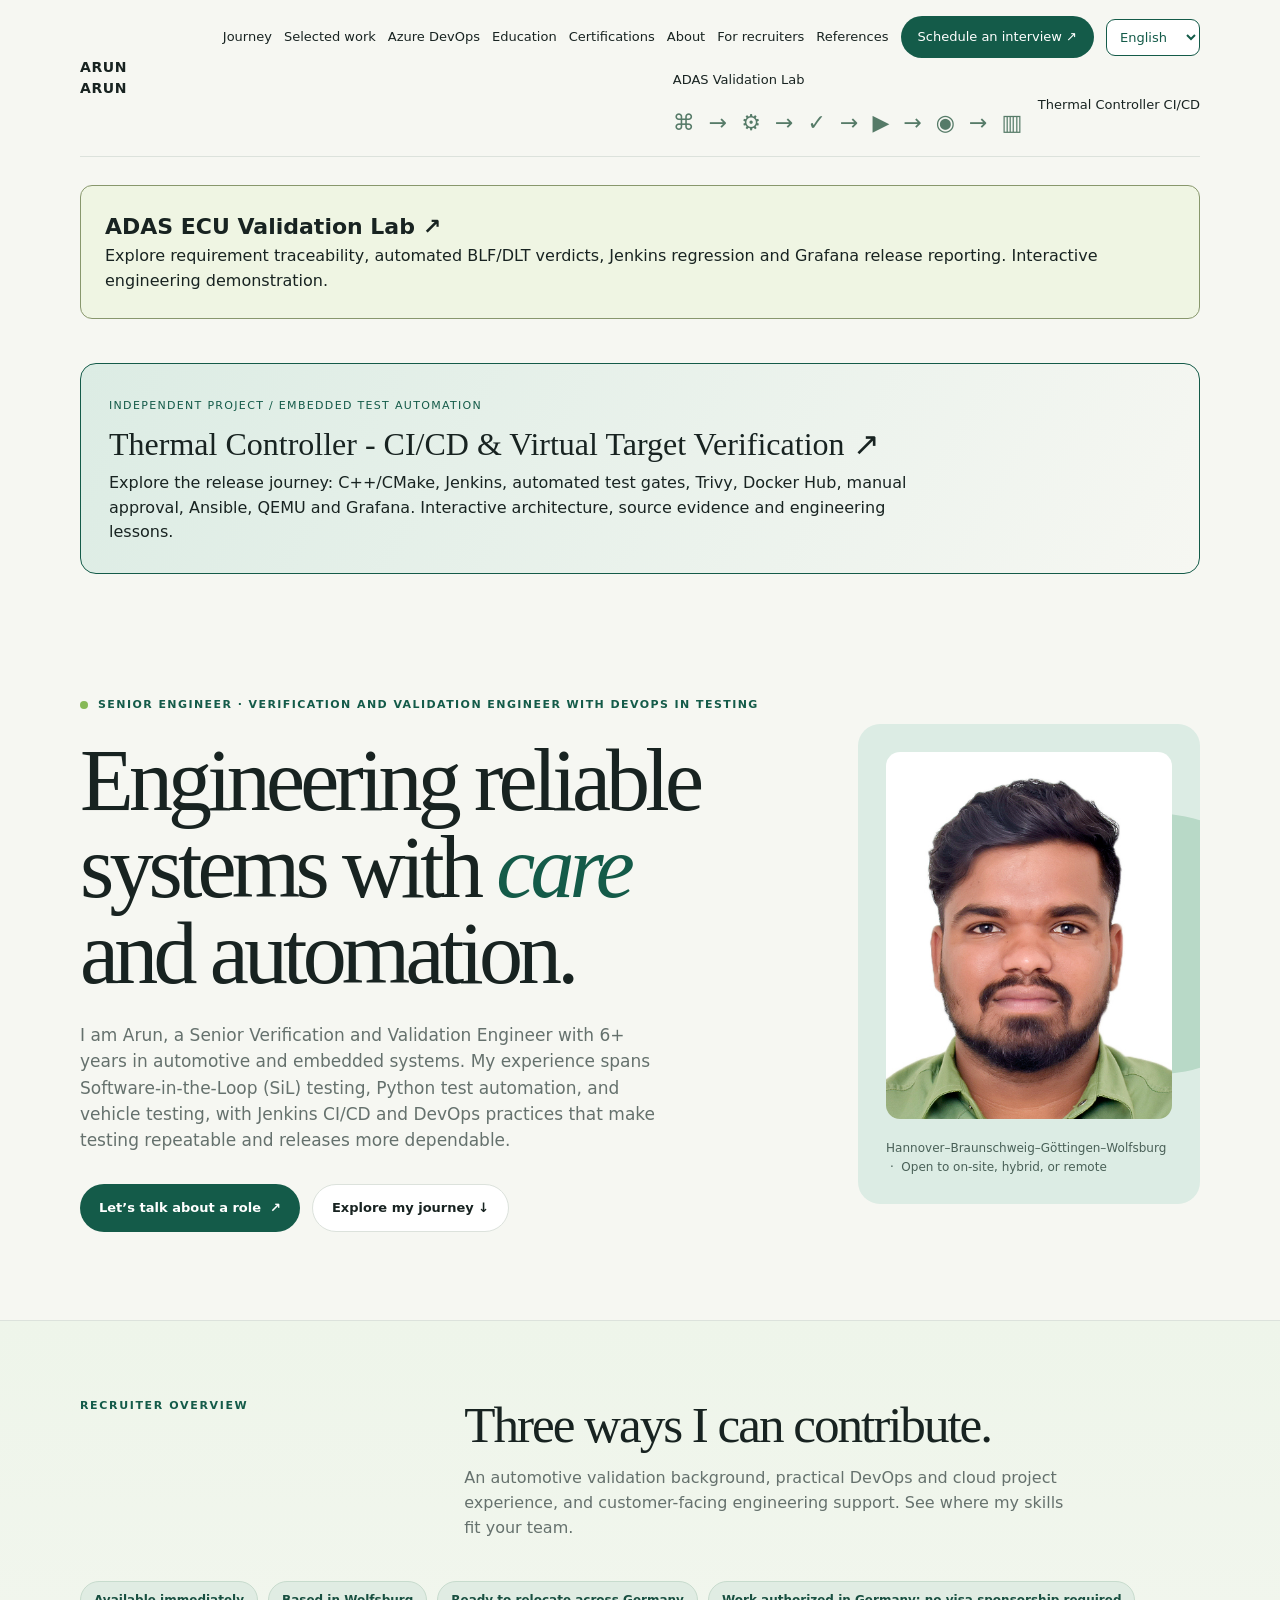
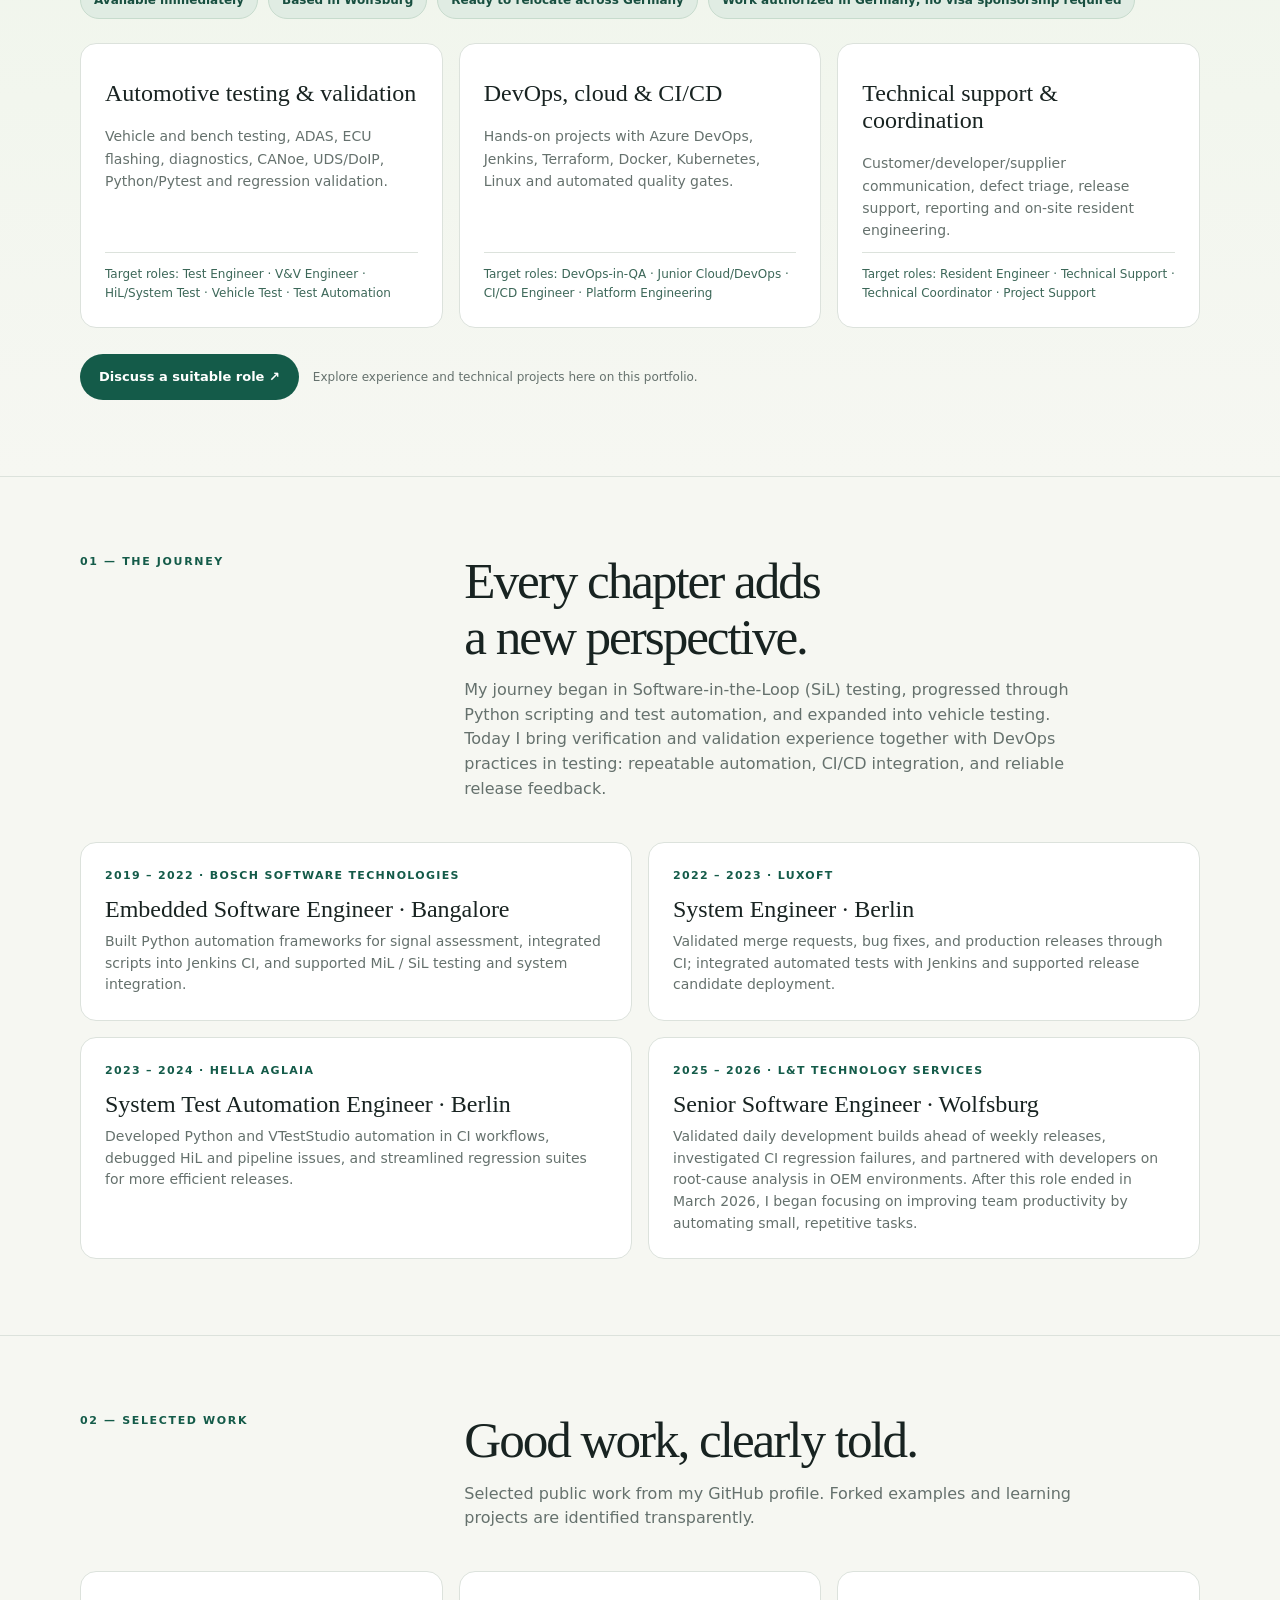
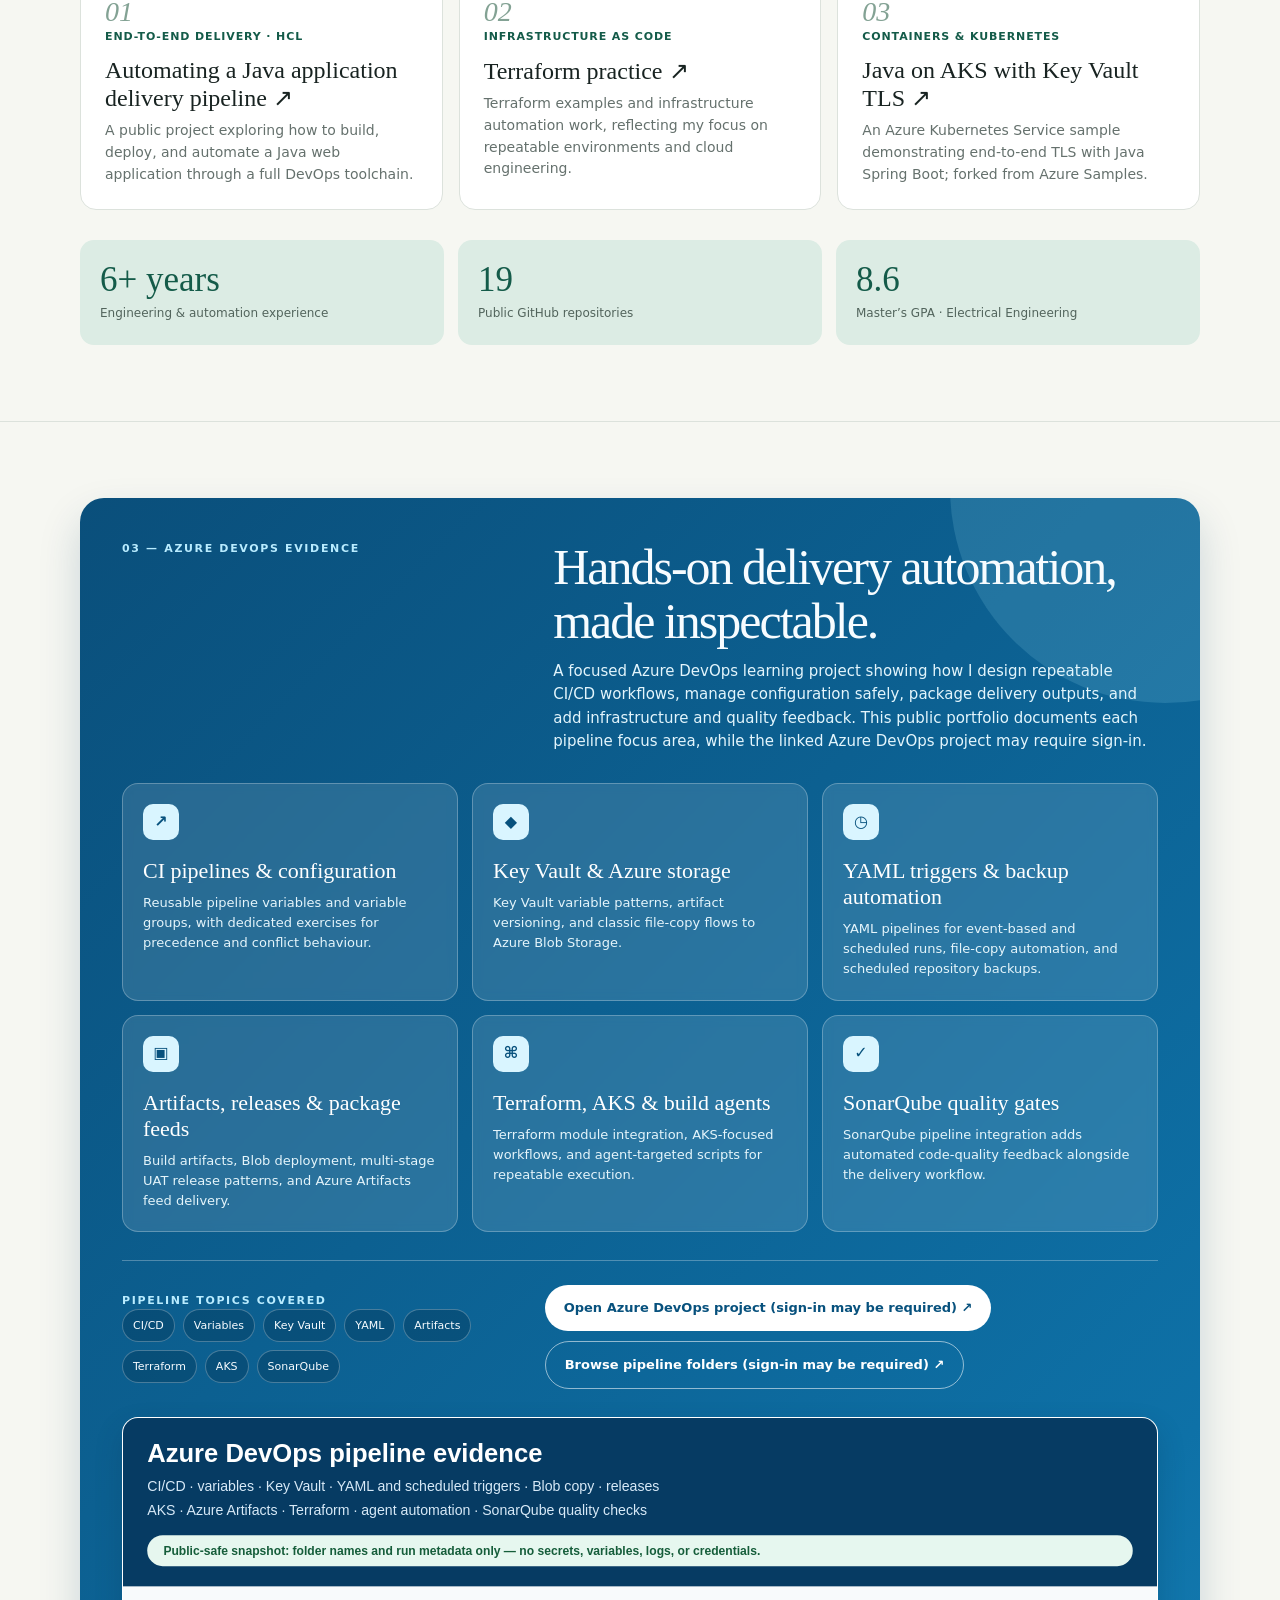
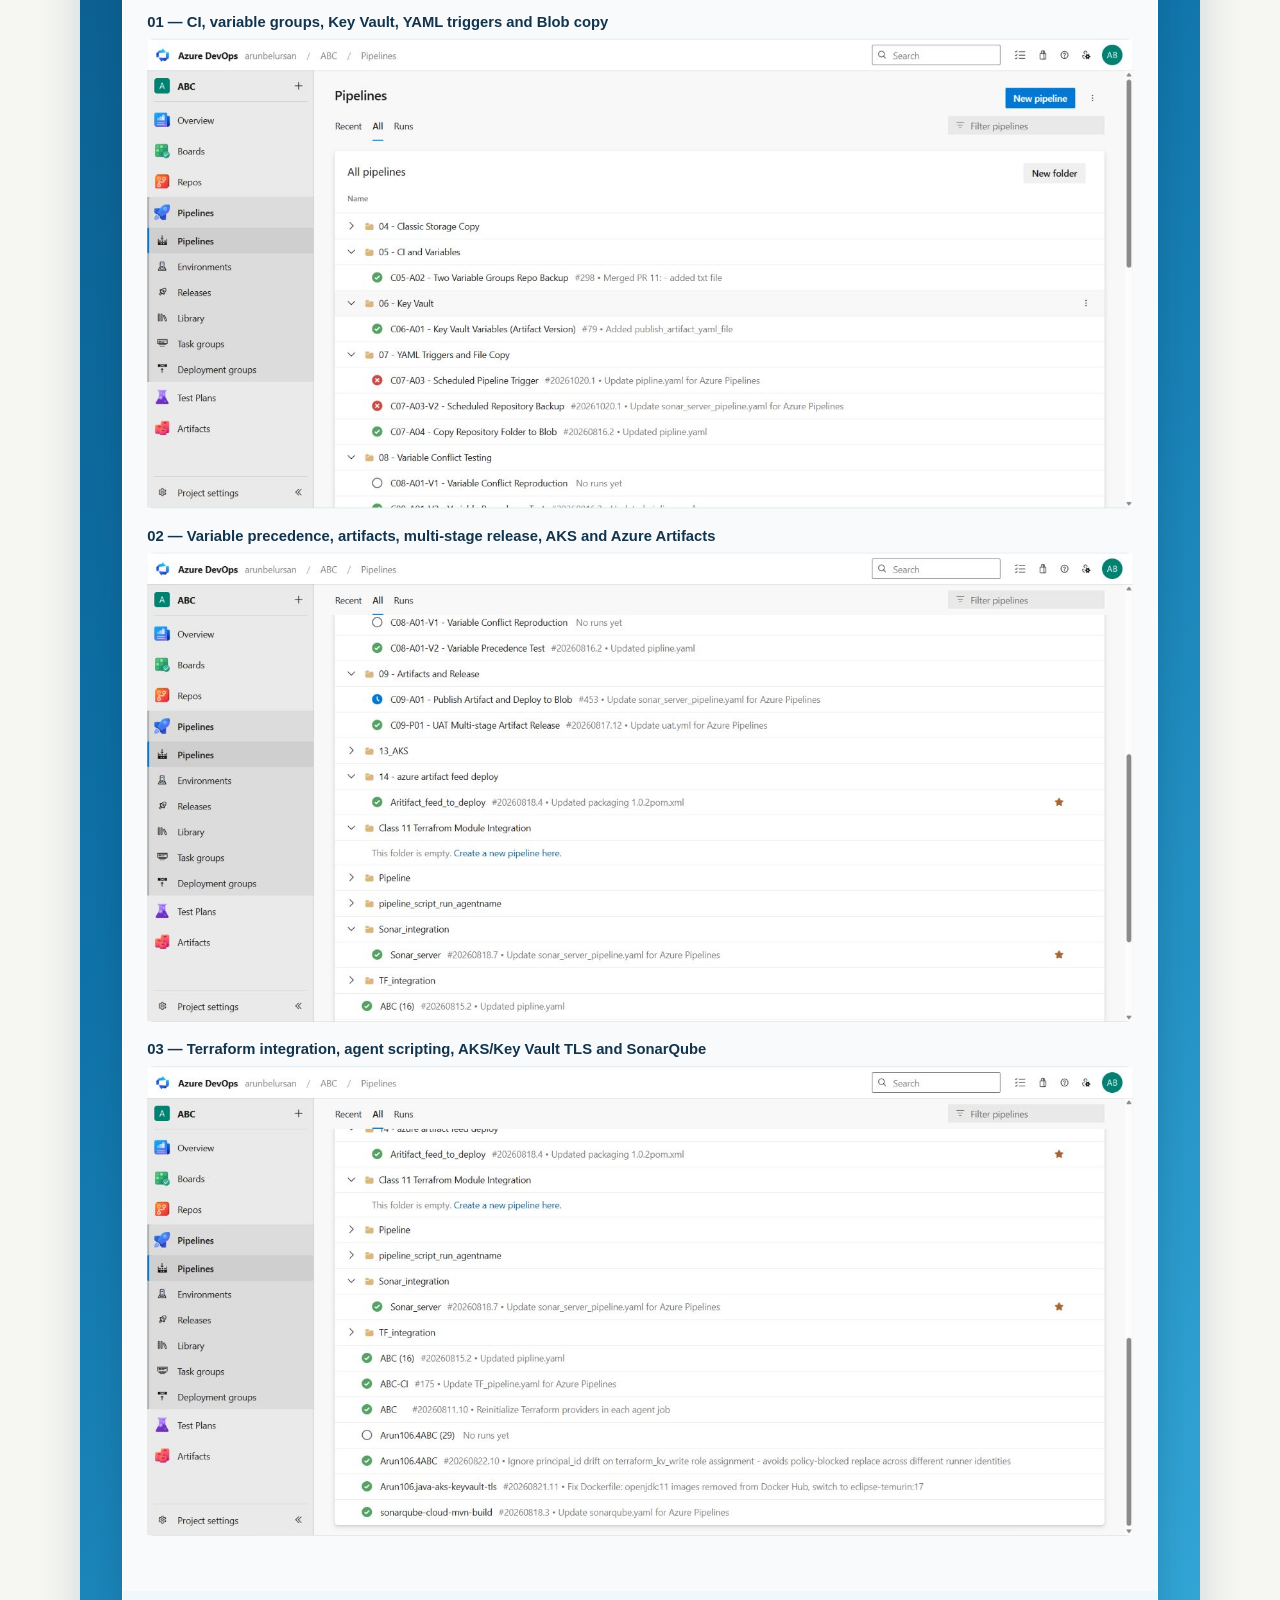
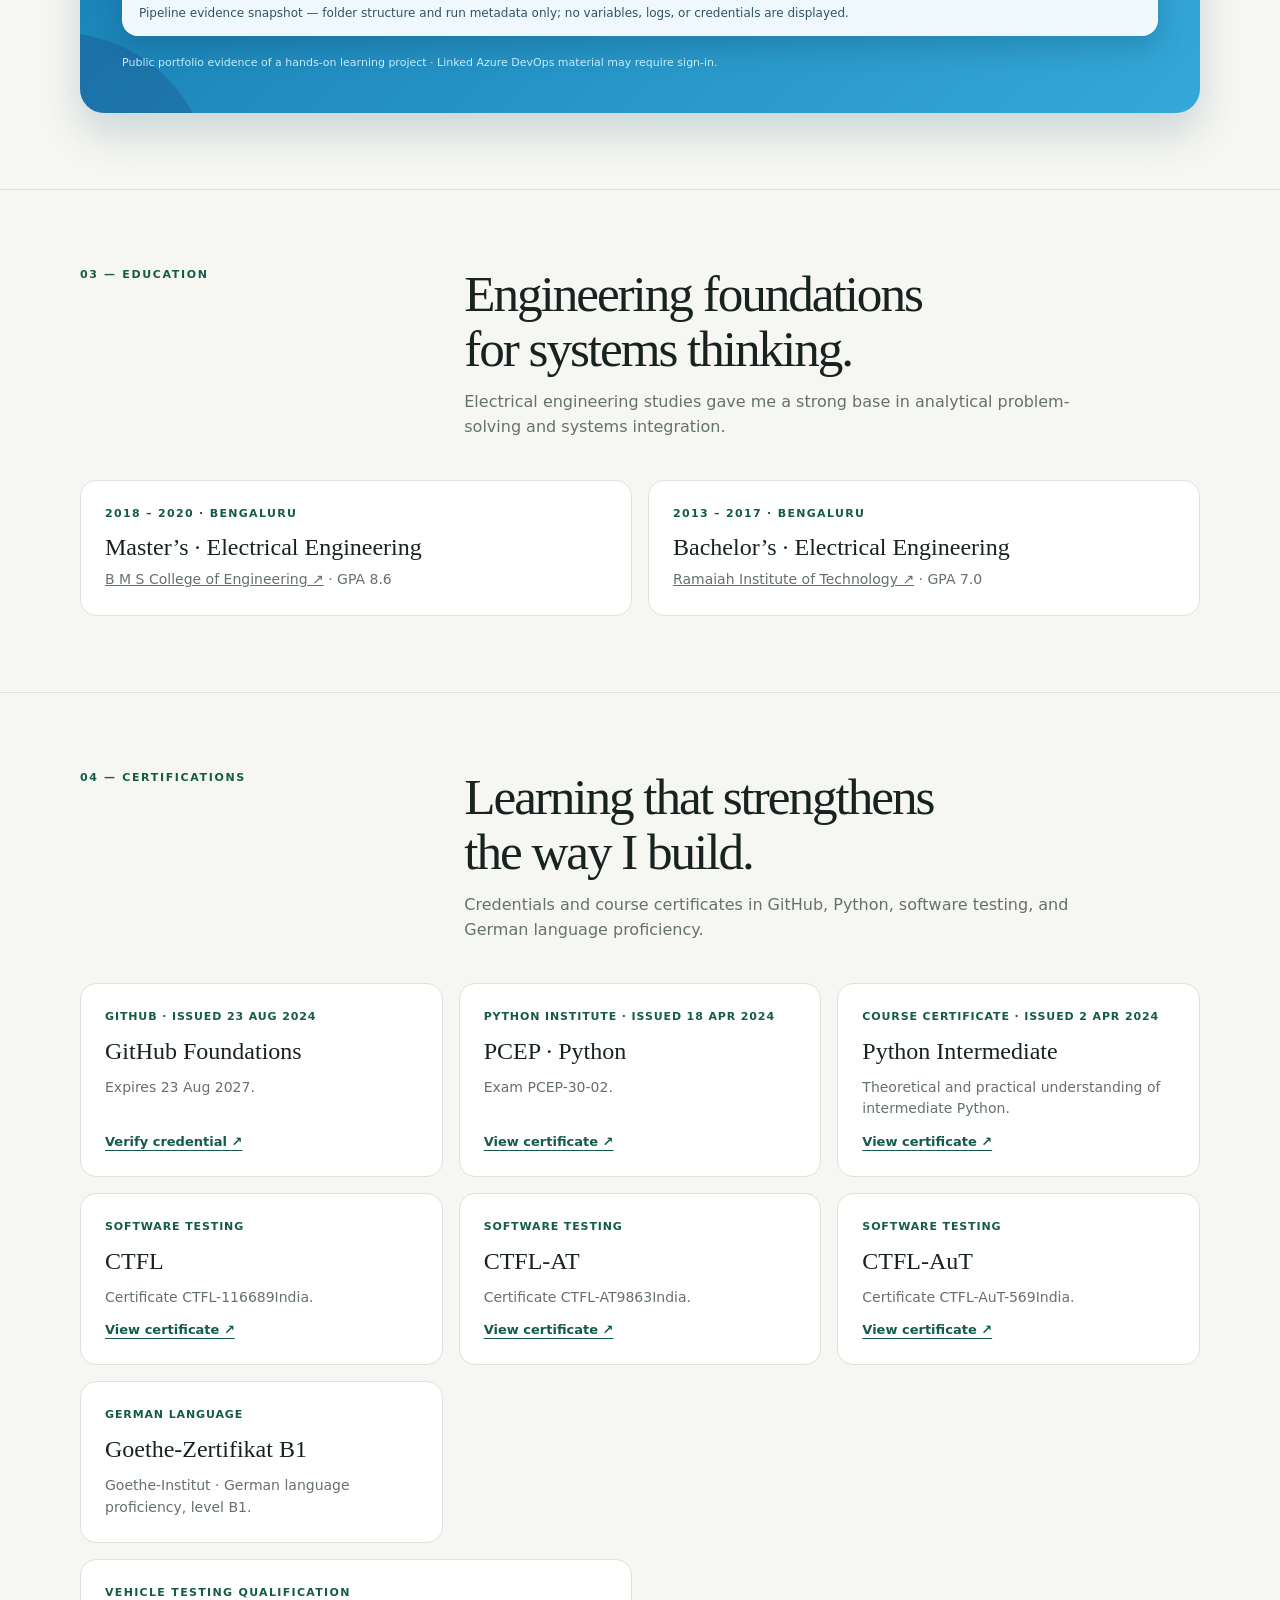
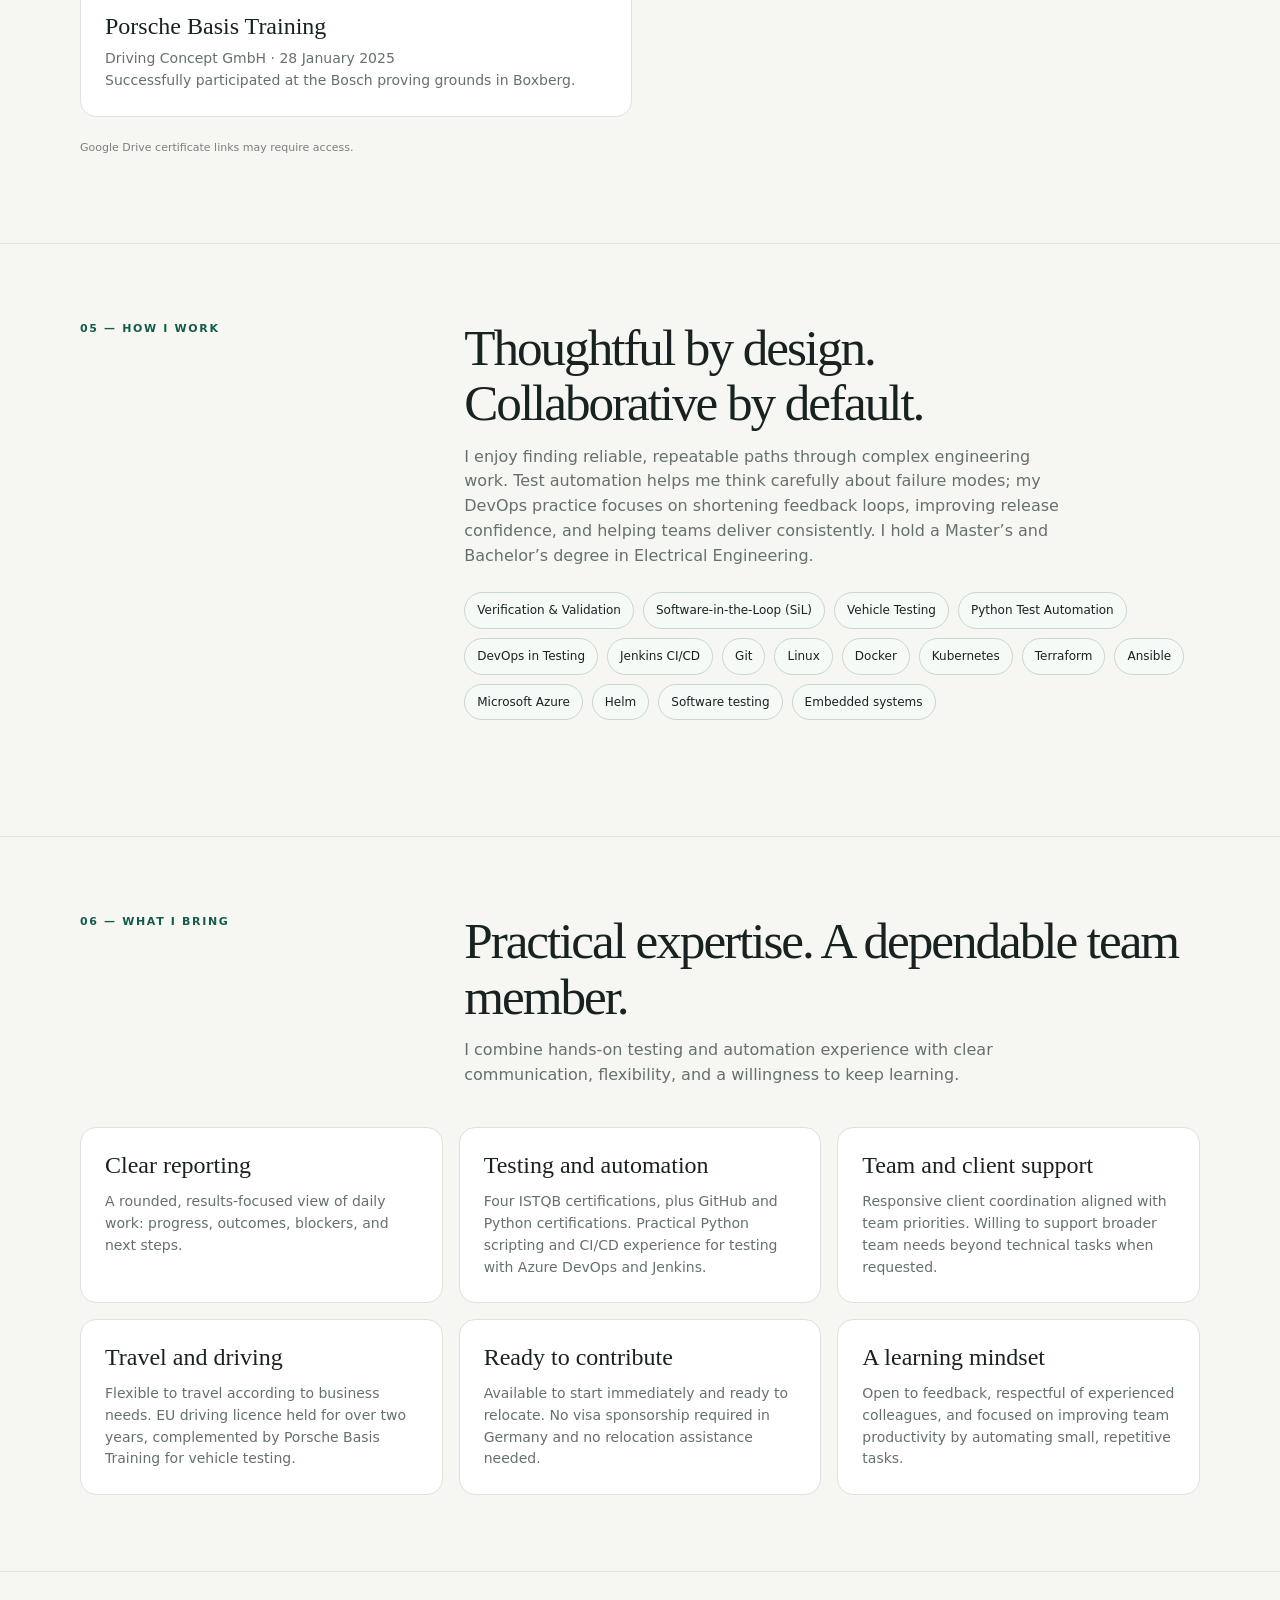
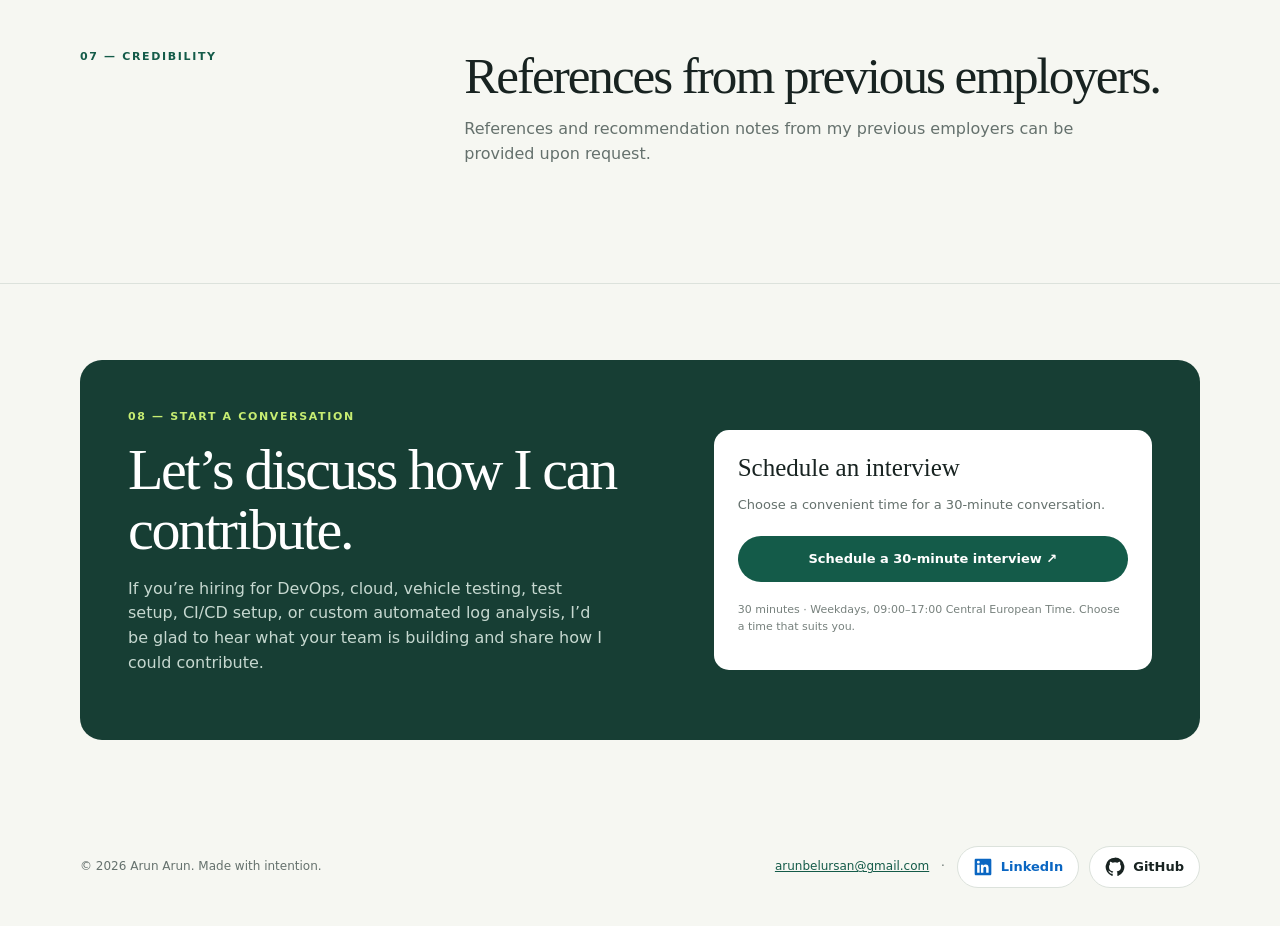
==== commit dd6c8467: "Add thermal controller CI/CD project showcase" ====
--- a/index.html
+++ b/index.html
@@ -29,9 +29,9 @@
 
 </style></head>
 <body>
-<header class="wrap nav"><a class="brand" href="#top" style="text-decoration:none">ARUN ARUN</a><nav class="navlinks"><a href="#journey" data-i18n="0">Journey</a><a href="#work" data-i18n="1">Selected work</a><a href="#azure-devops" data-i18n="119">Azure DevOps</a><a href="#education" data-i18n="2">Education</a><a href="#certifications" data-i18n="3">Certifications</a><a href="#about" data-i18n="4">About</a><a href="#recruiter-pathways" data-i18n="140">For recruiters</a><a data-i18n="103" href="#credibility">References</a><a class="cta" href="#interview" data-i18n="5">Schedule an interview ↗</a><select aria-label="Language / Sprache" id="language-switch"><option value="en">English</option><option value="de">Deutsch</option></select><a href="adas-validation/">ADAS Validation Lab</a></nav></header><section class="wrap" style="padding-top:28px;padding-bottom:28px"><a href="adas-validation/" style="display:block;padding:24px;border:1px solid #88976d;border-radius:12px;text-decoration:none;color:inherit;background:rgba(188,230,118,.12)"><strong style="font-size:22px">ADAS ECU Validation Lab ↗</strong><br><span>Explore requirement traceability, automated BLF/DLT verdicts, Jenkins regression and Grafana release reporting. Interactive engineering demonstration.</span></a></section>
+<header class="wrap nav"><a class="brand" href="#top" style="text-decoration:none">ARUN ARUN</a><nav class="navlinks"><a href="#journey" data-i18n="0">Journey</a><a href="#work" data-i18n="1">Selected work</a><a href="#azure-devops" data-i18n="119">Azure DevOps</a><a href="#education" data-i18n="2">Education</a><a href="#certifications" data-i18n="3">Certifications</a><a href="#about" data-i18n="4">About</a><a href="#recruiter-pathways" data-i18n="140">For recruiters</a><a data-i18n="103" href="#credibility">References</a><a class="cta" href="#interview" data-i18n="5">Schedule an interview ↗</a><select aria-label="Language / Sprache" id="language-switch"><option value="en">English</option><option value="de">Deutsch</option></select><a href="adas-validation/">ADAS Validation Lab</a><a href="thermal-controller/">Thermal Controller CI/CD</a></nav></header><section class="wrap" style="padding-top:28px;padding-bottom:28px"><a href="adas-validation/" style="display:block;padding:24px;border:1px solid #88976d;border-radius:12px;text-decoration:none;color:inherit;background:rgba(188,230,118,.12)"><strong style="font-size:22px">ADAS ECU Validation Lab ↗</strong><br><span>Explore requirement traceability, automated BLF/DLT verdicts, Jenkins regression and Grafana release reporting. Interactive engineering demonstration.</span></a></section>
 <main id="top">
-<section class="wrap hero"><div><div class="eyebrow" data-i18n="6"><span class="dot"></span> SENIOR ENGINEER · Verification and Validation Engineer with DEVOPS in Testing</div><h1 data-i18n="7">Engineering reliable<br>systems with <em>care</em><br>and automation.</h1><p data-i18n="8">I am Arun, a Senior Verification and Validation Engineer with 6+ years in automotive and embedded systems. My experience spans Software-in-the-Loop (SiL) testing, Python test automation, and vehicle testing, with Jenkins CI/CD and DevOps practices that make testing repeatable and releases more dependable.</p><div class="actions"><a class="button primary" href="#interview" data-i18n="9">Let’s talk about a role <span>↗</span></a><a class="button secondary" href="#journey" data-i18n="10">Explore my journey ↓</a></div></div><aside class="profile-card"><img class="portrait profile-photo" src="[data-uri]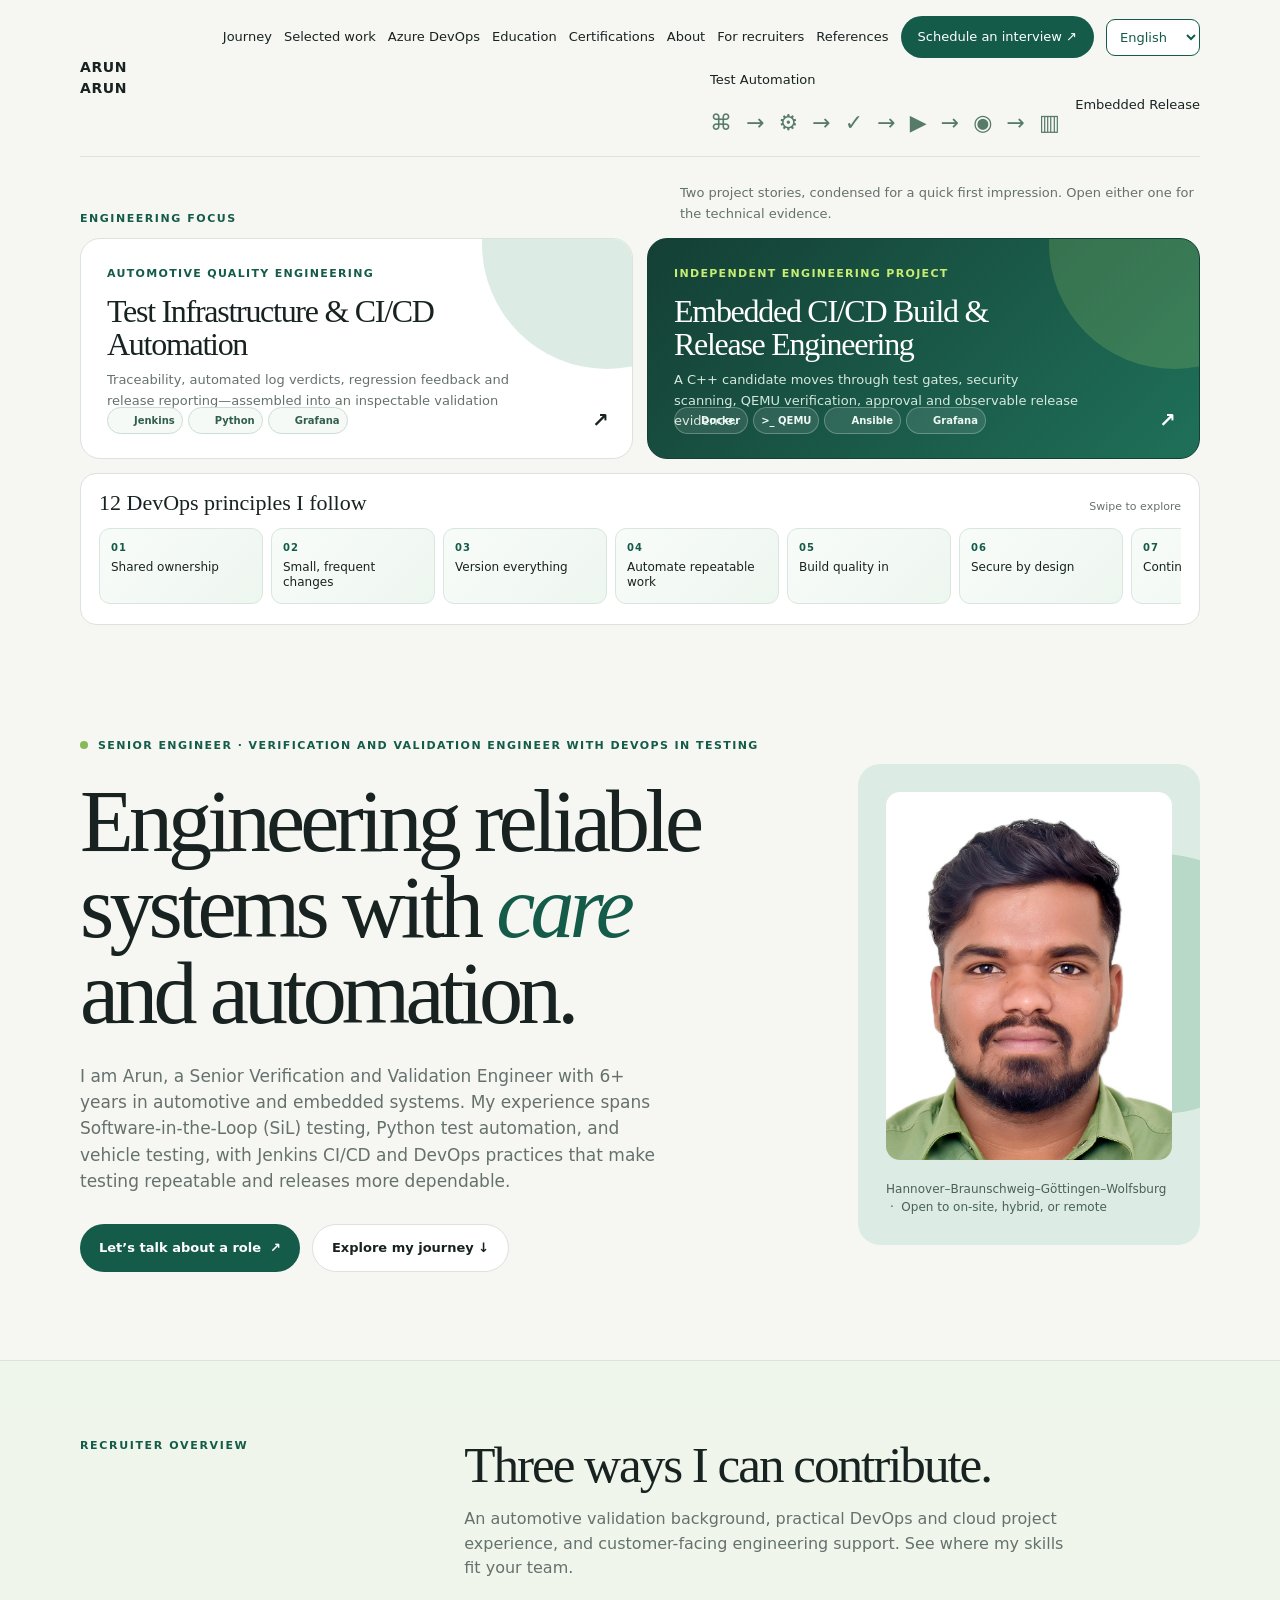
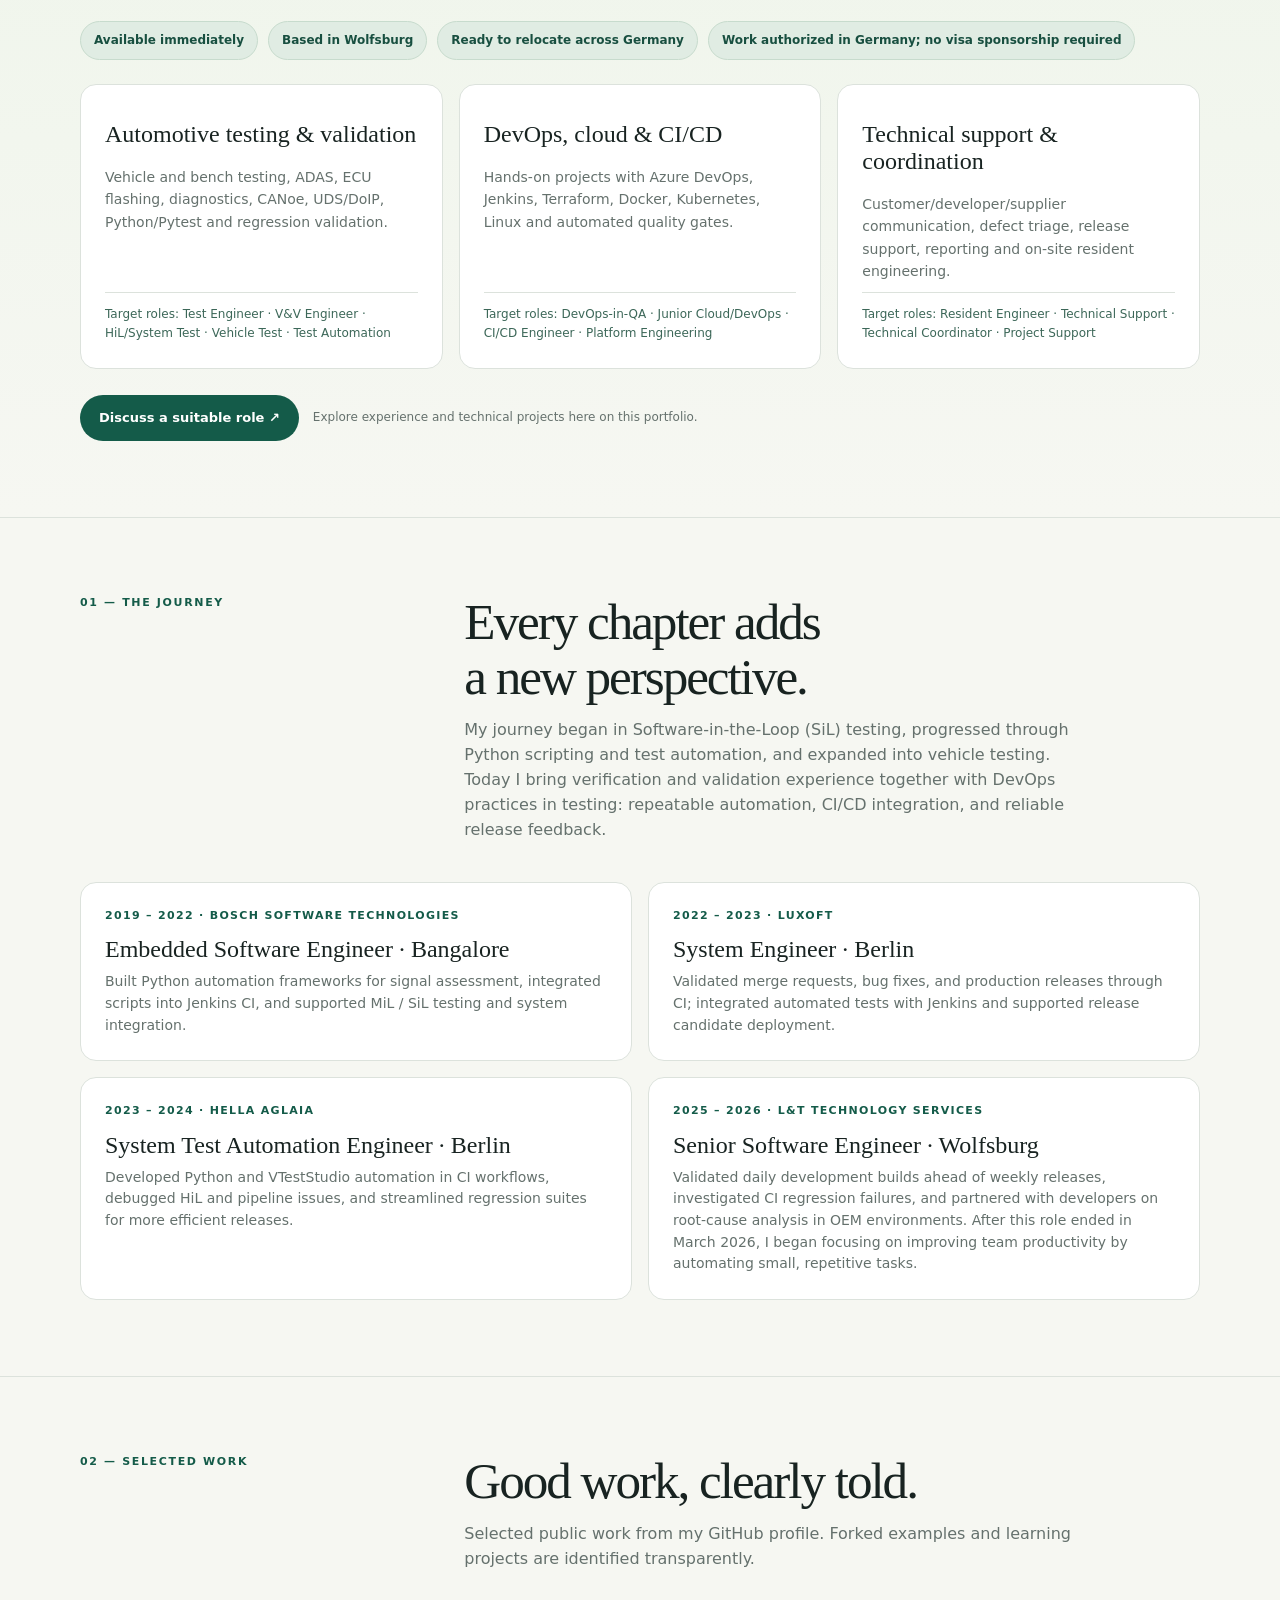
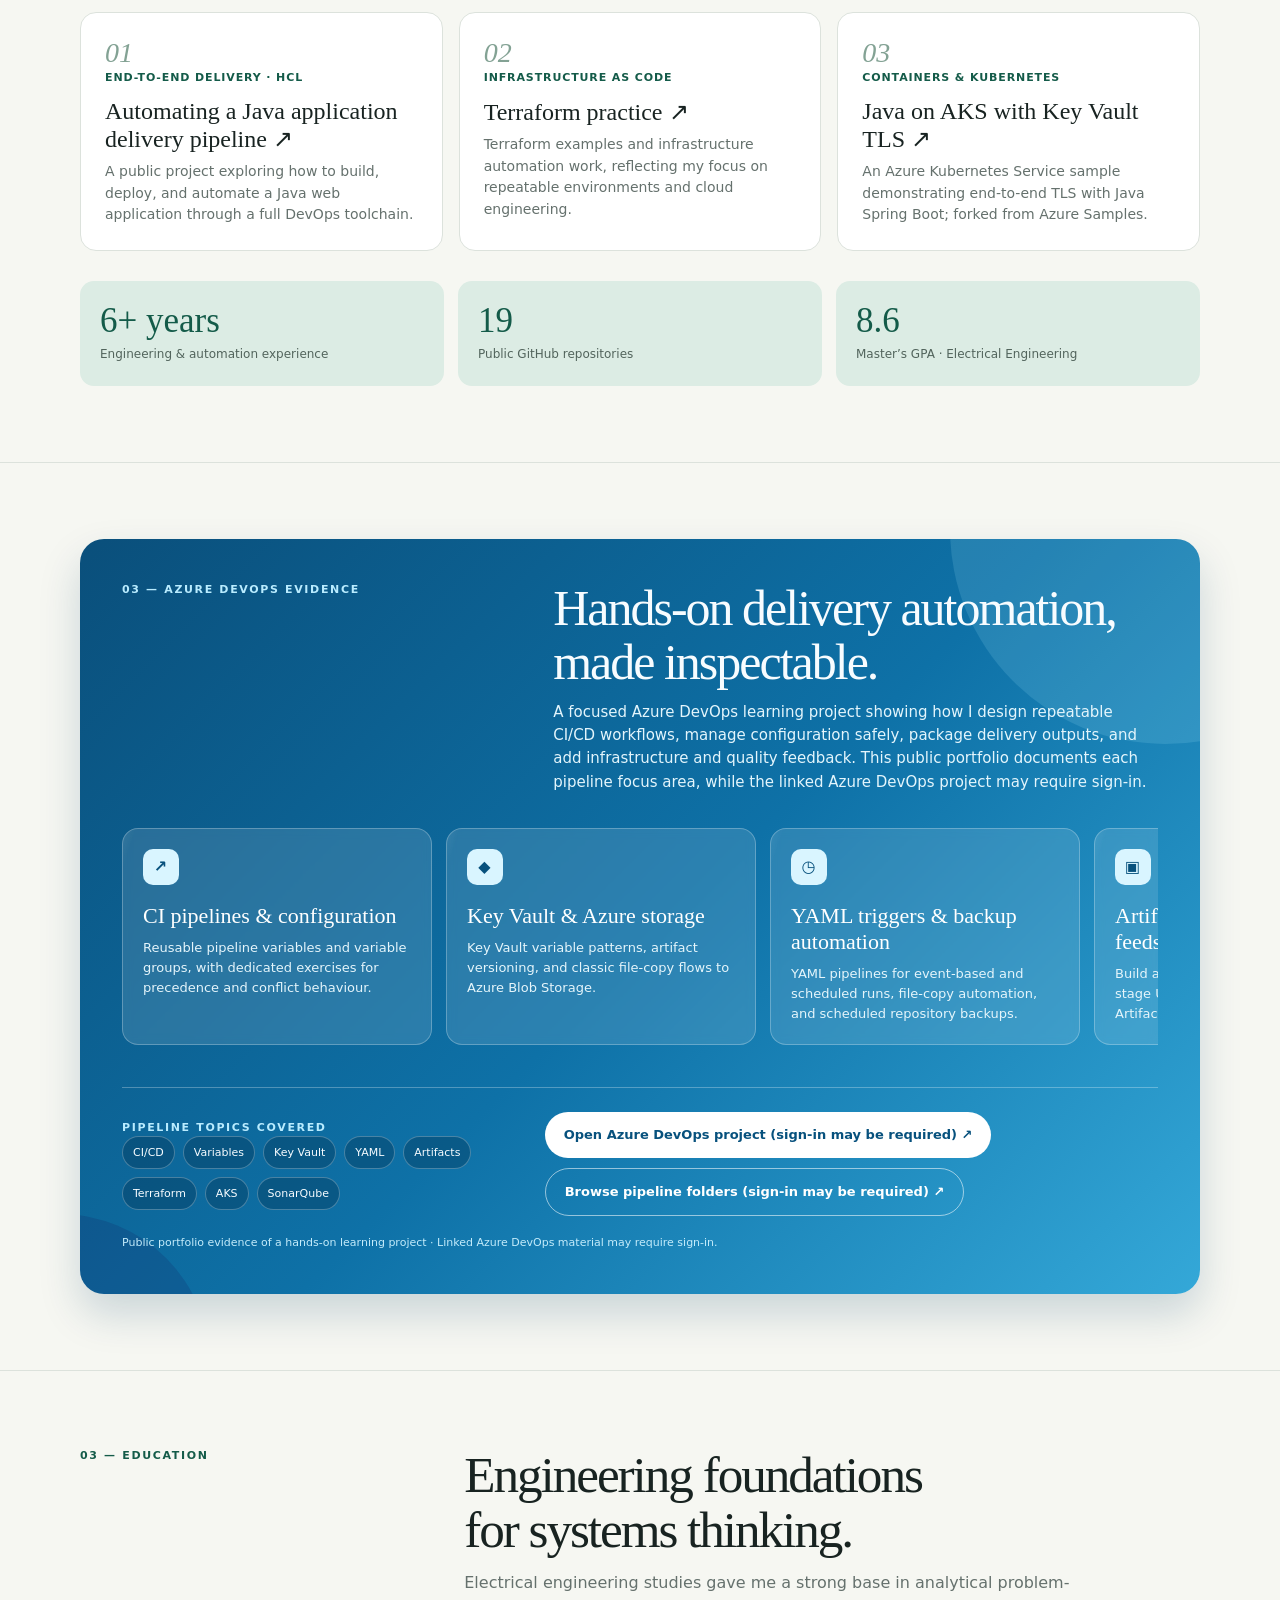
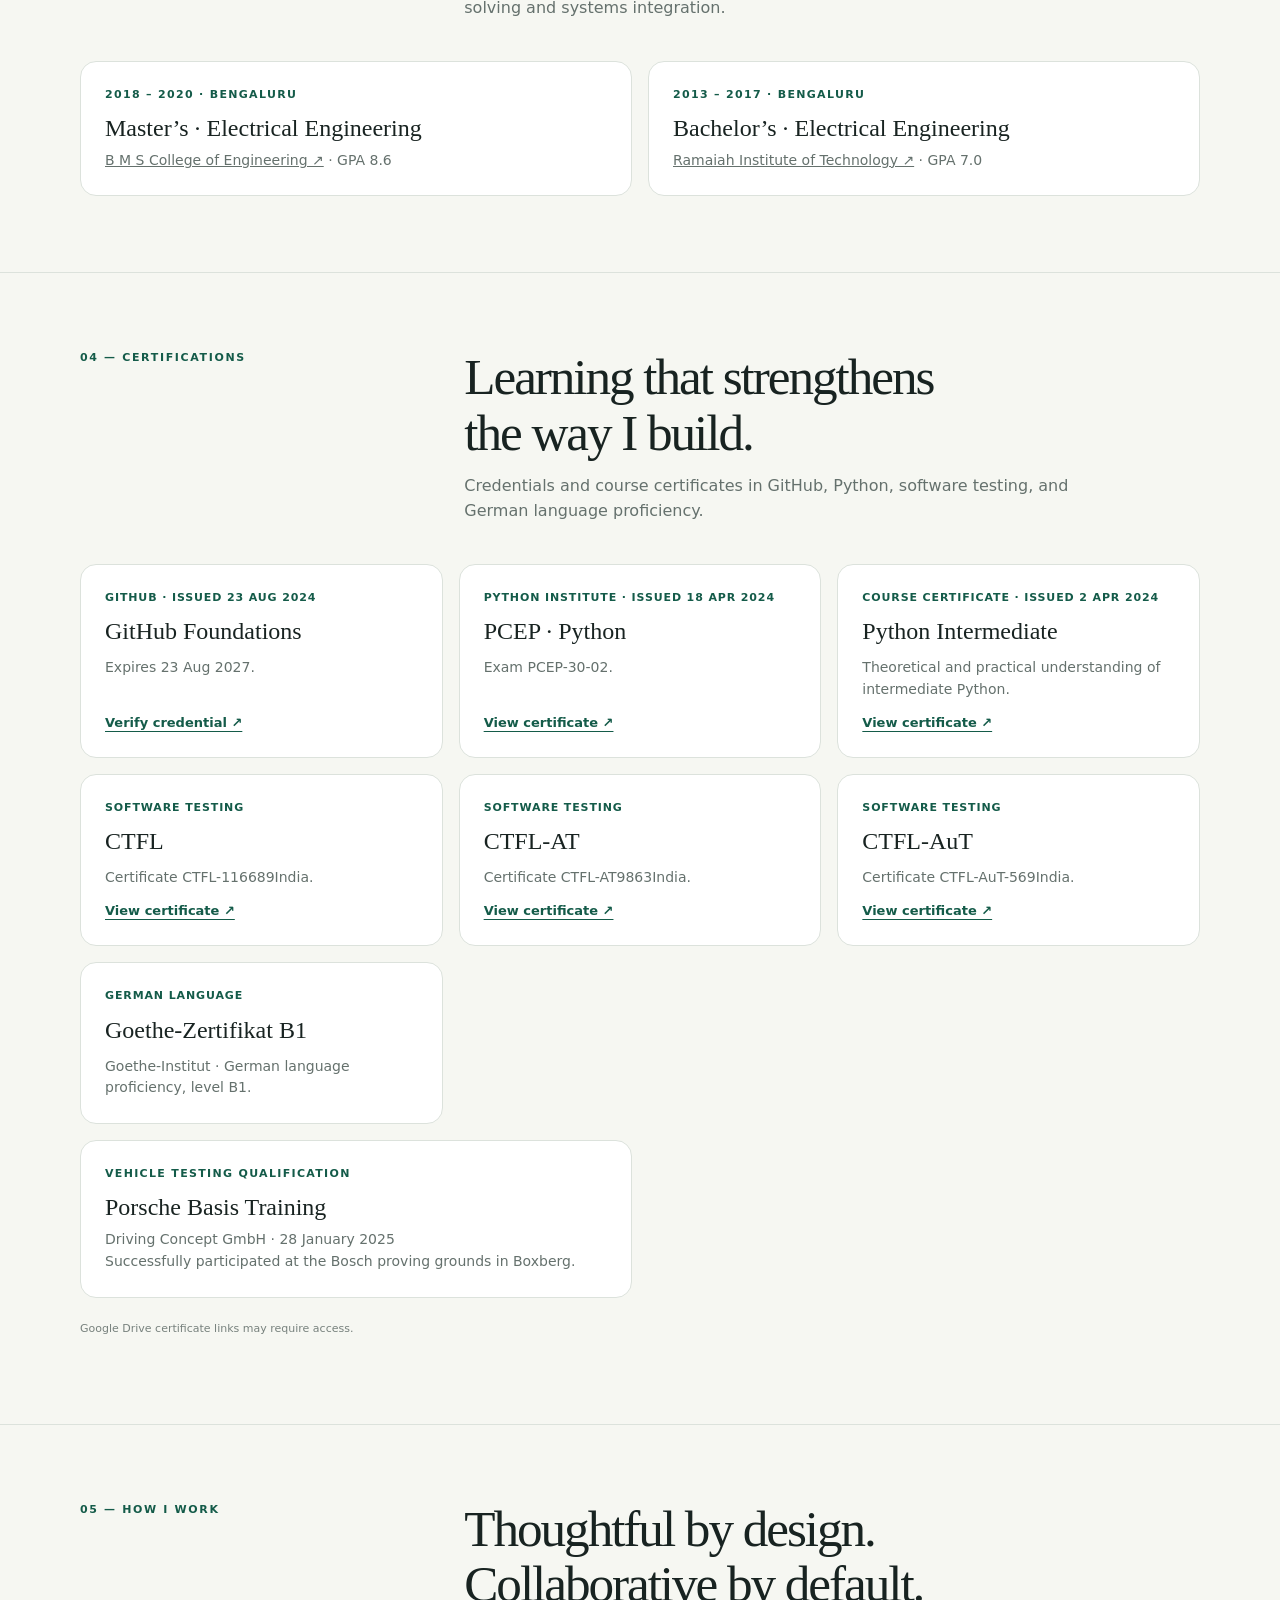
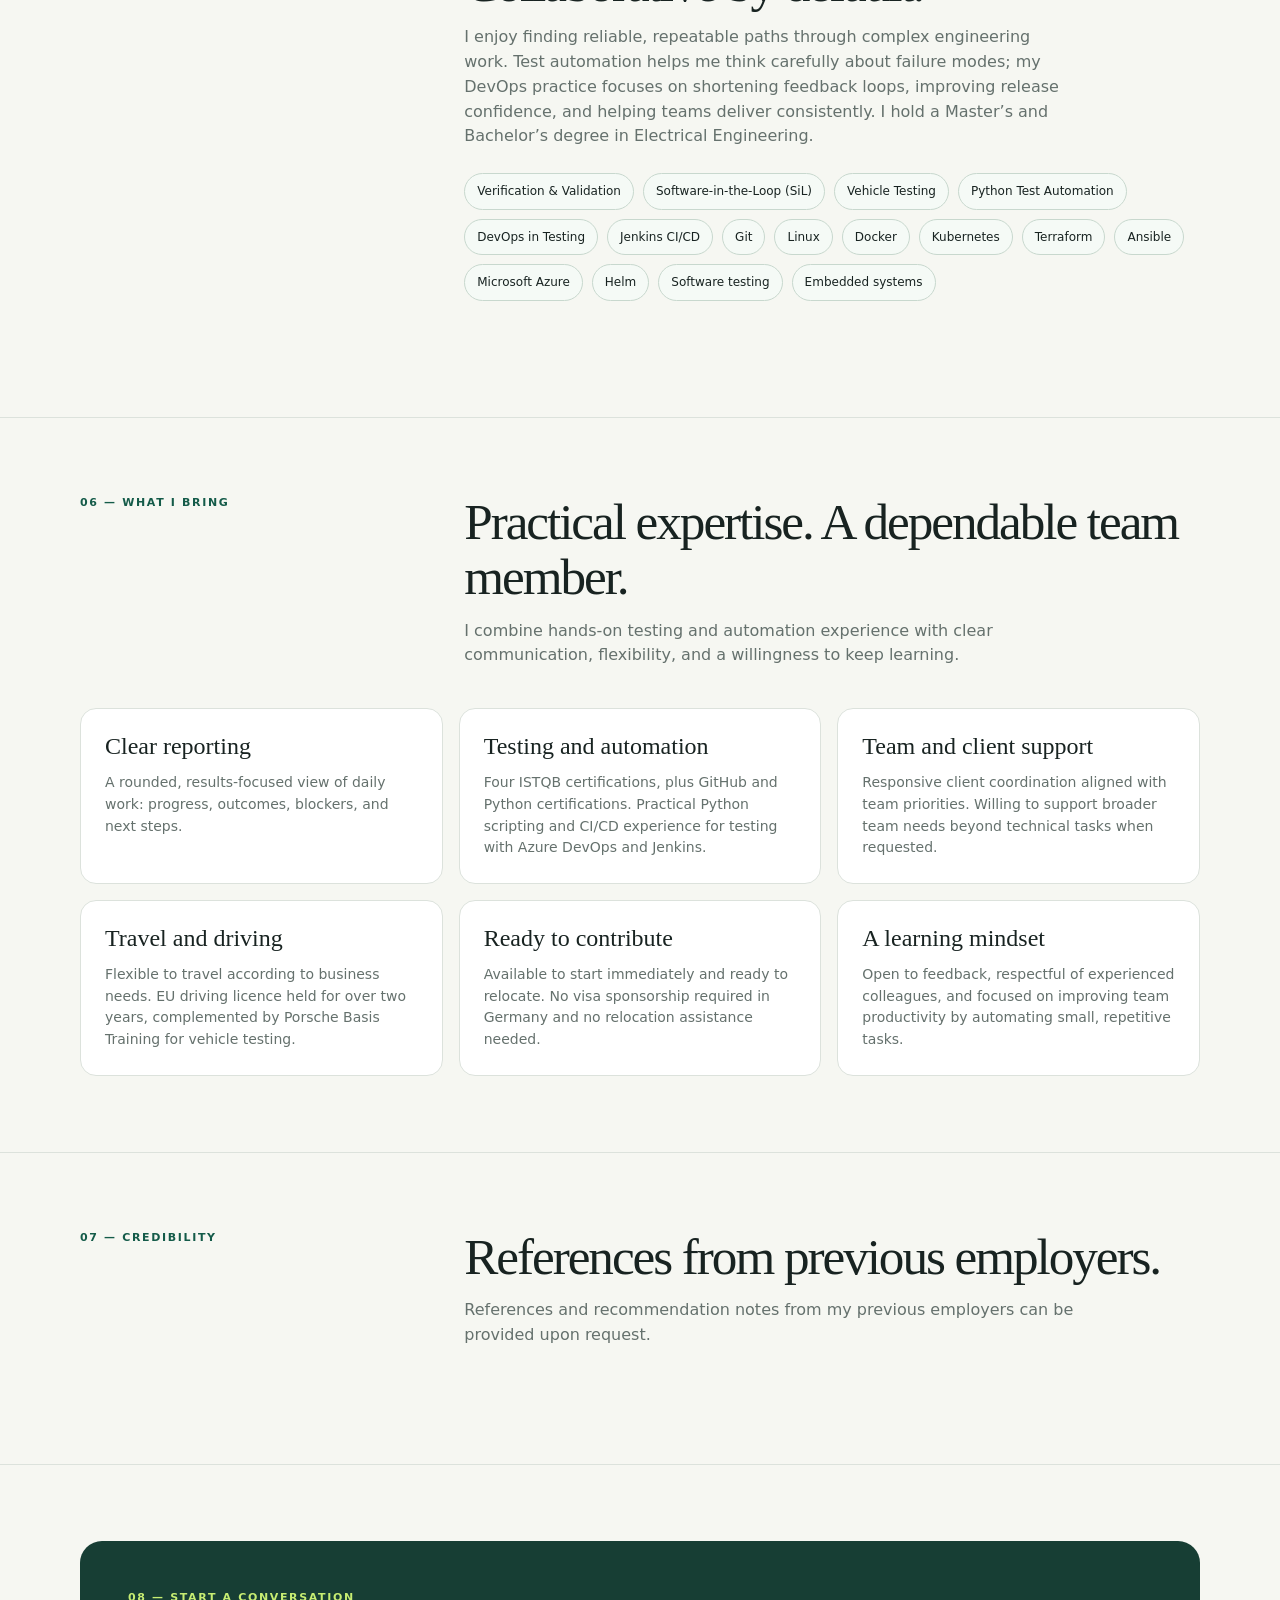
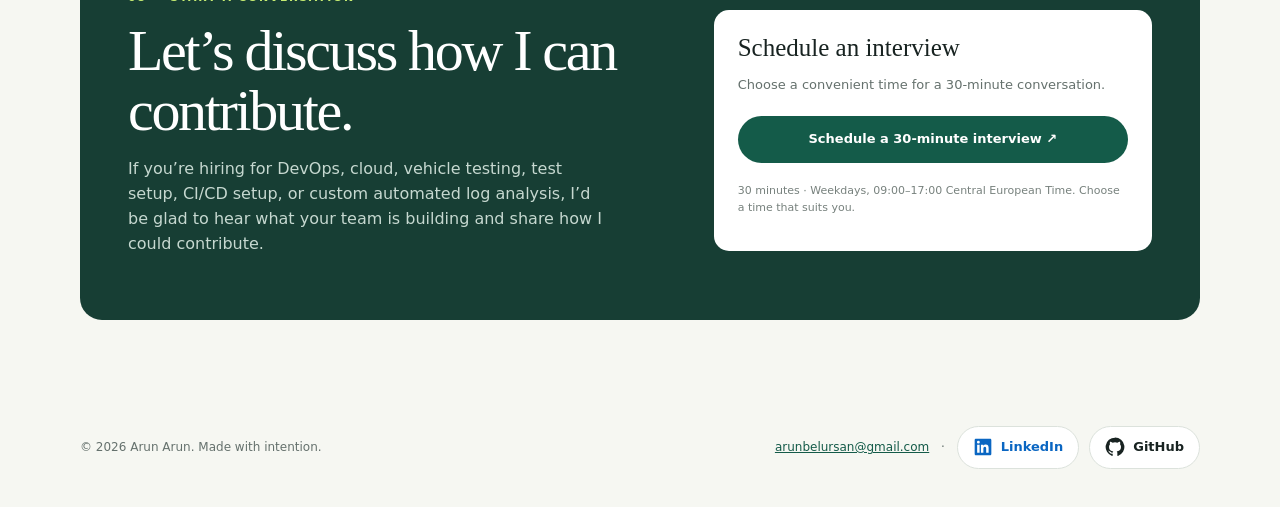
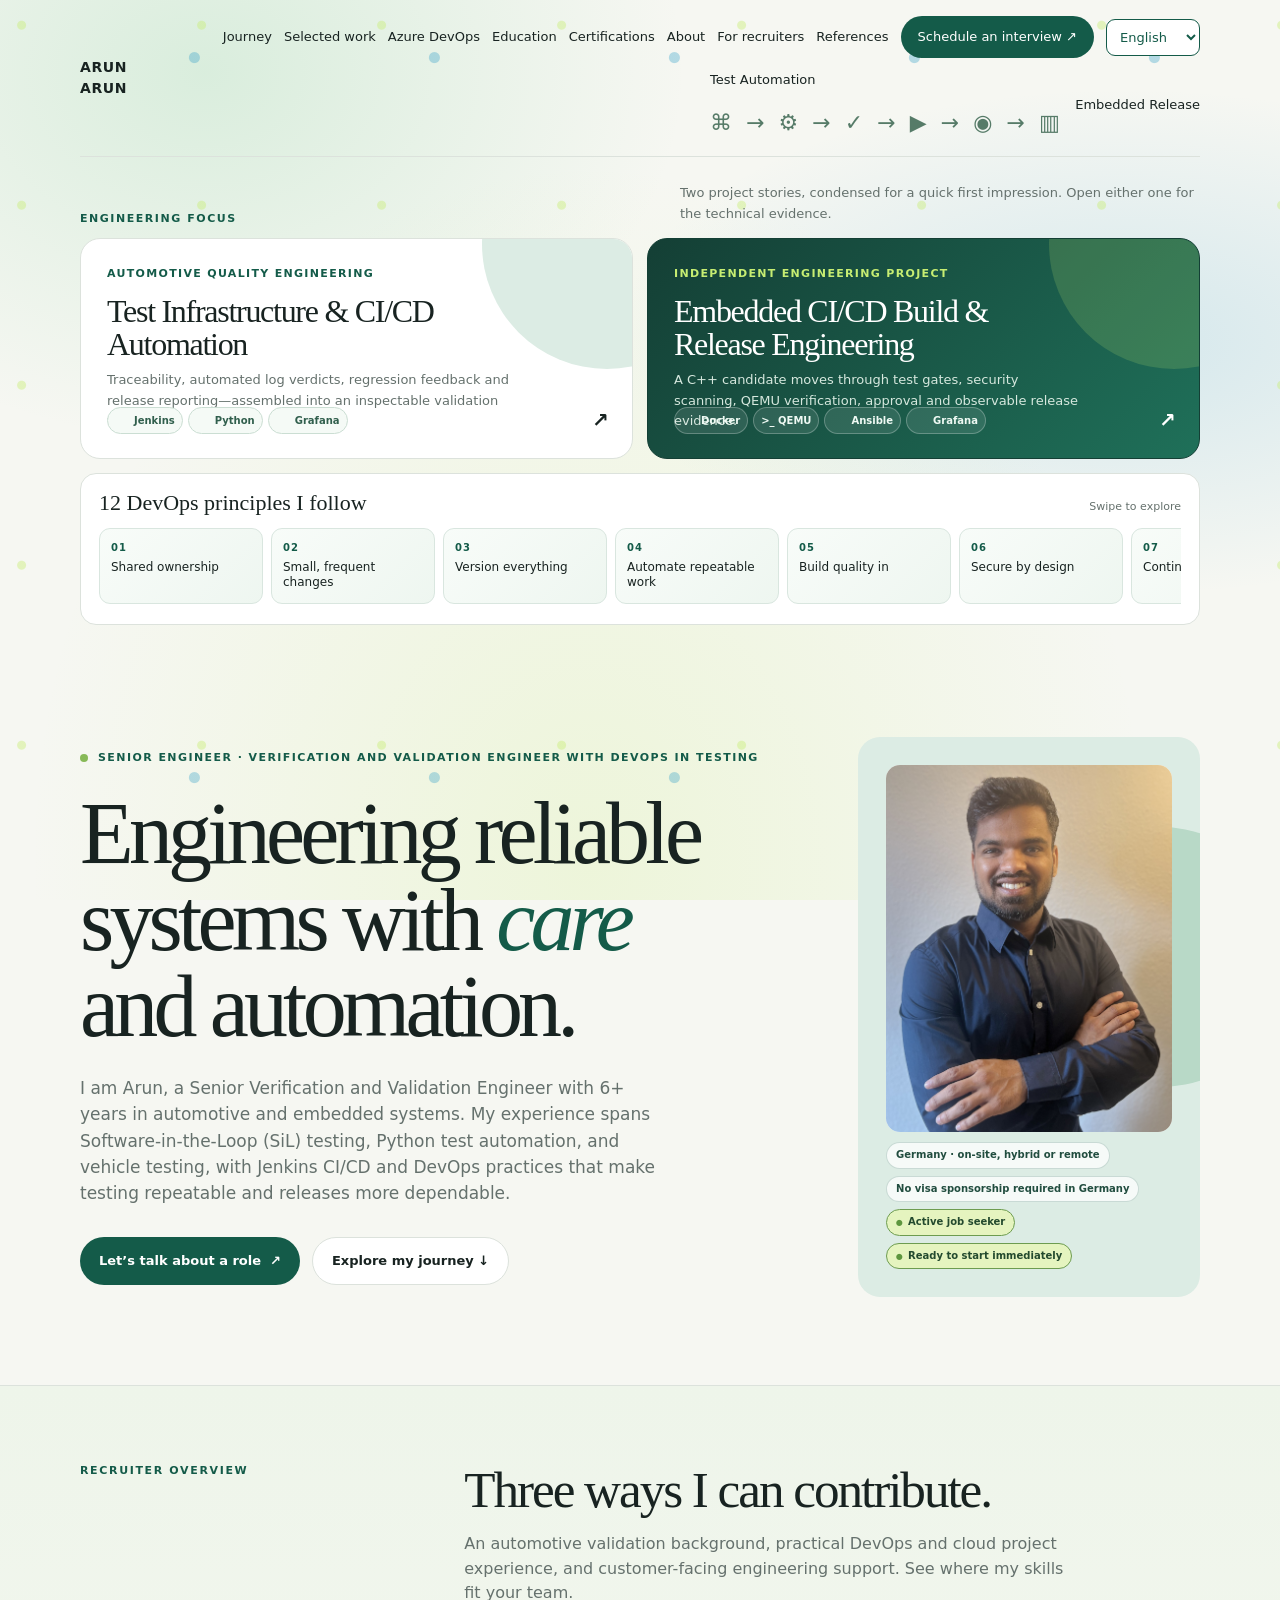
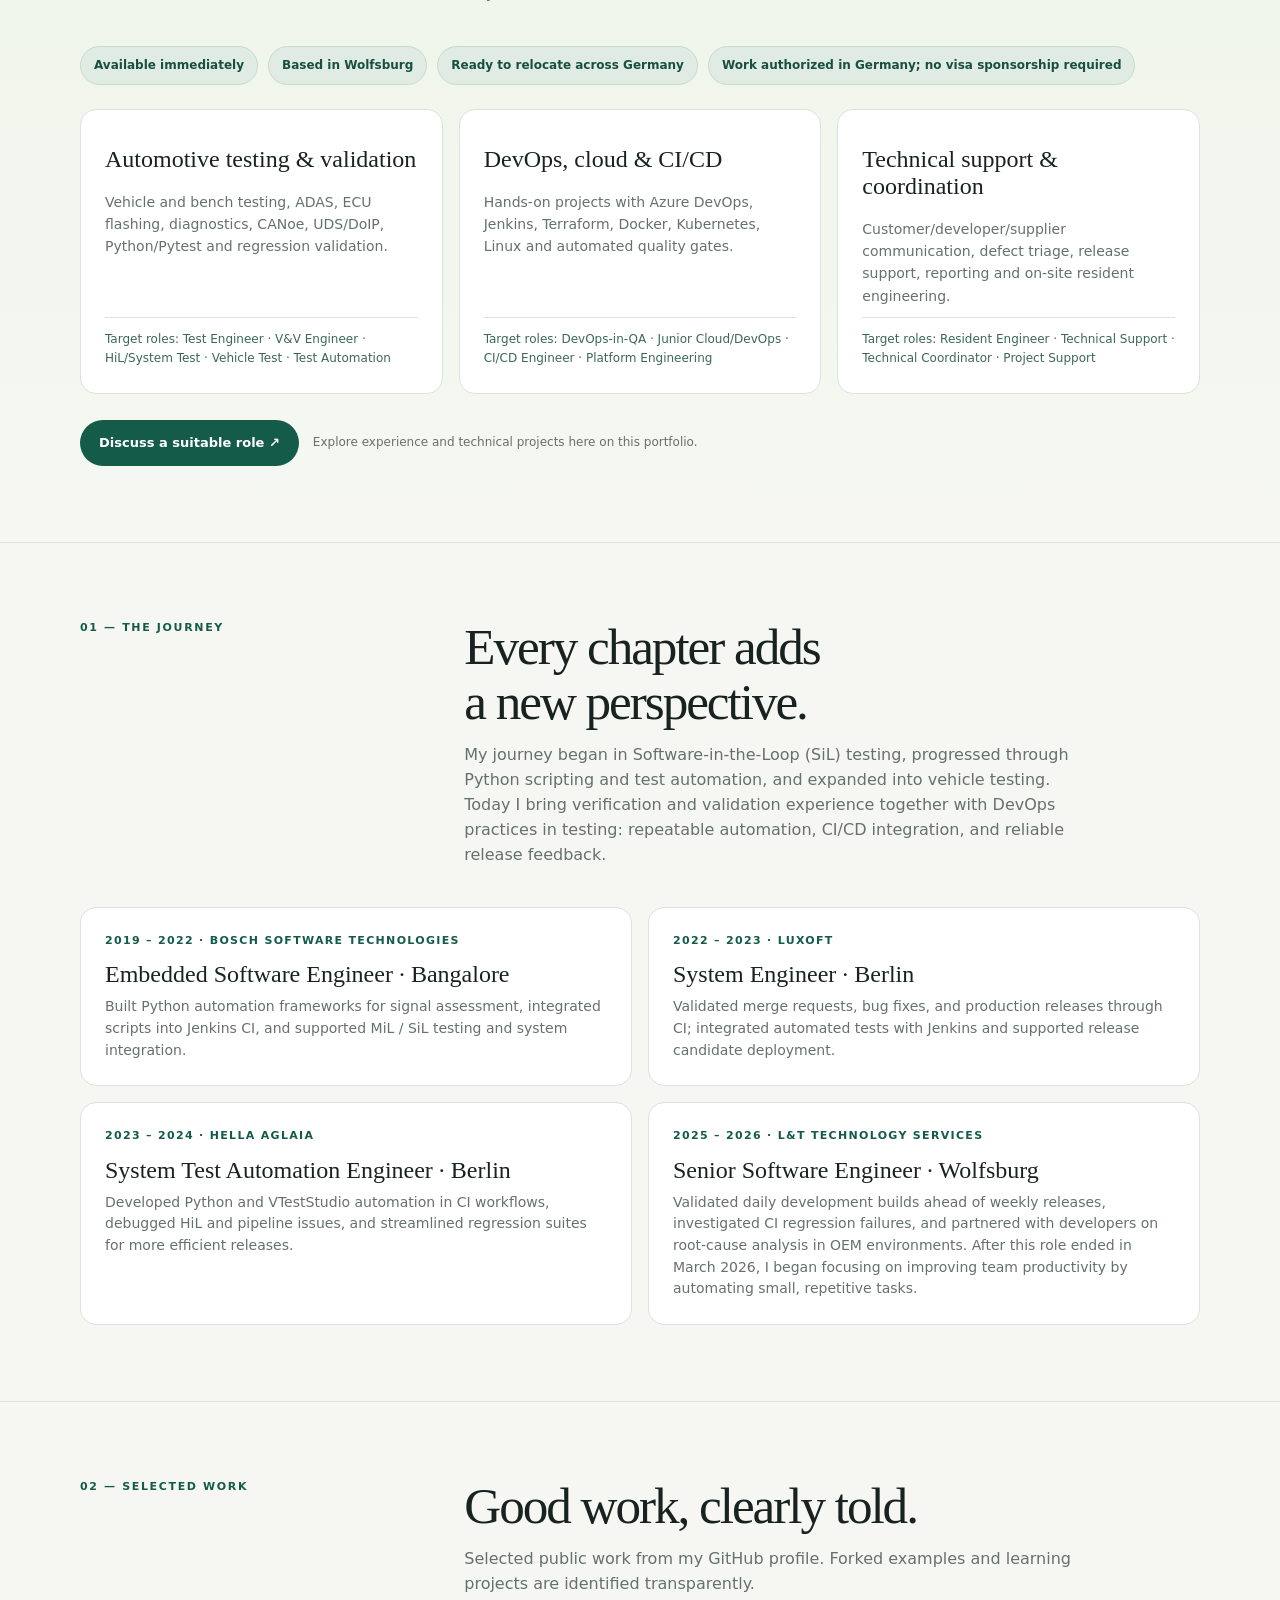
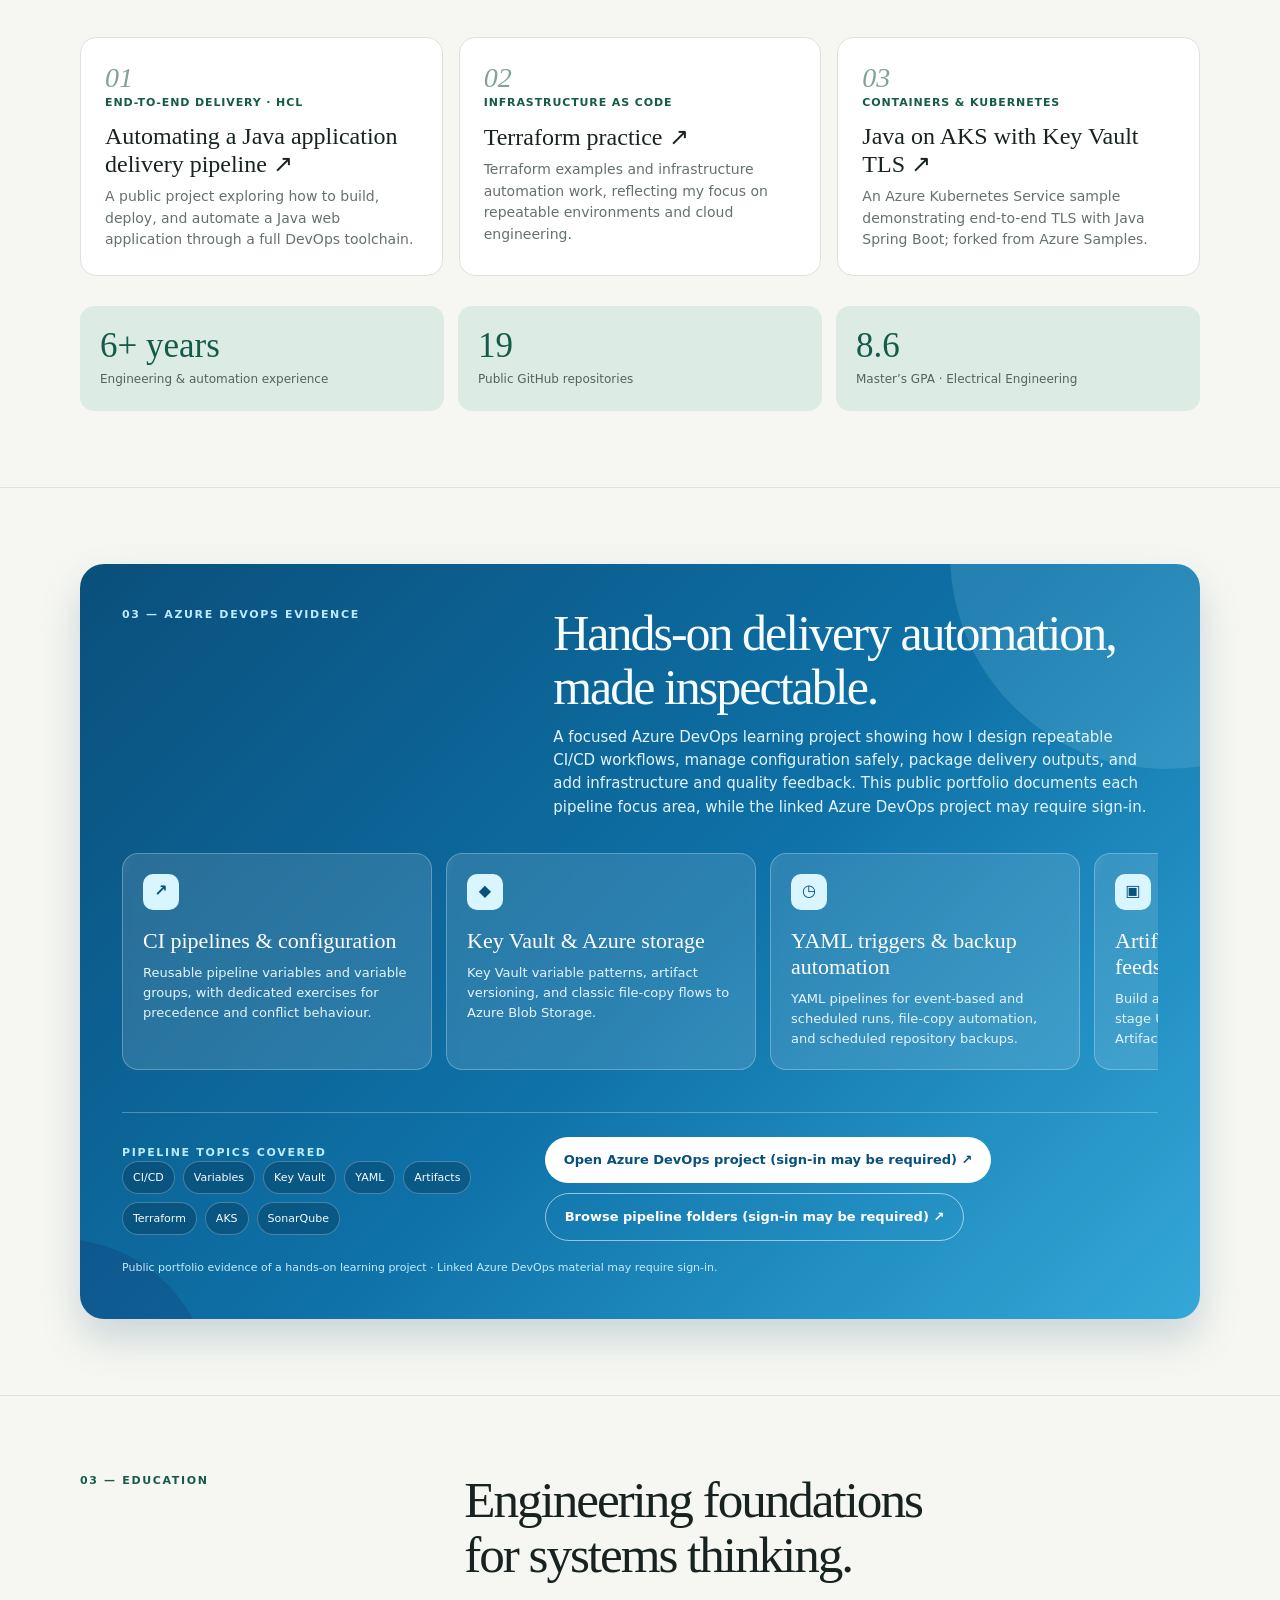
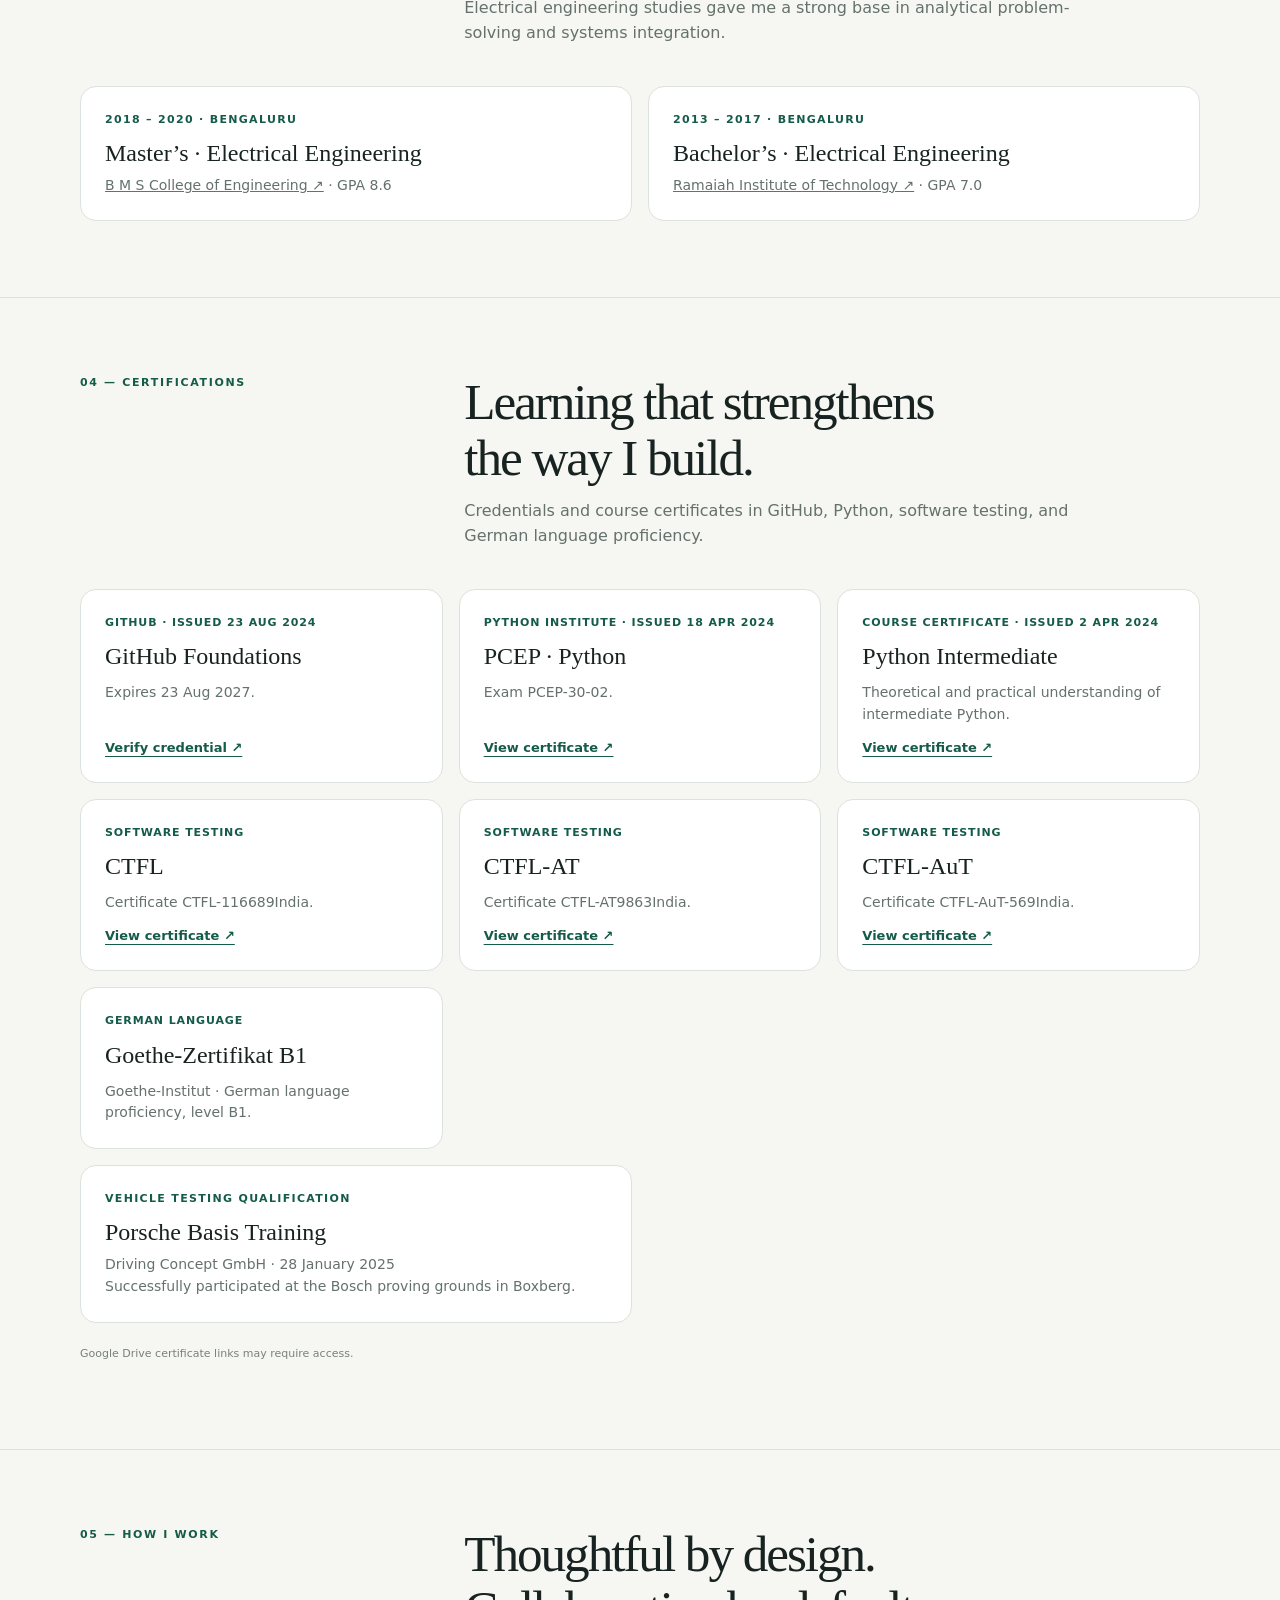
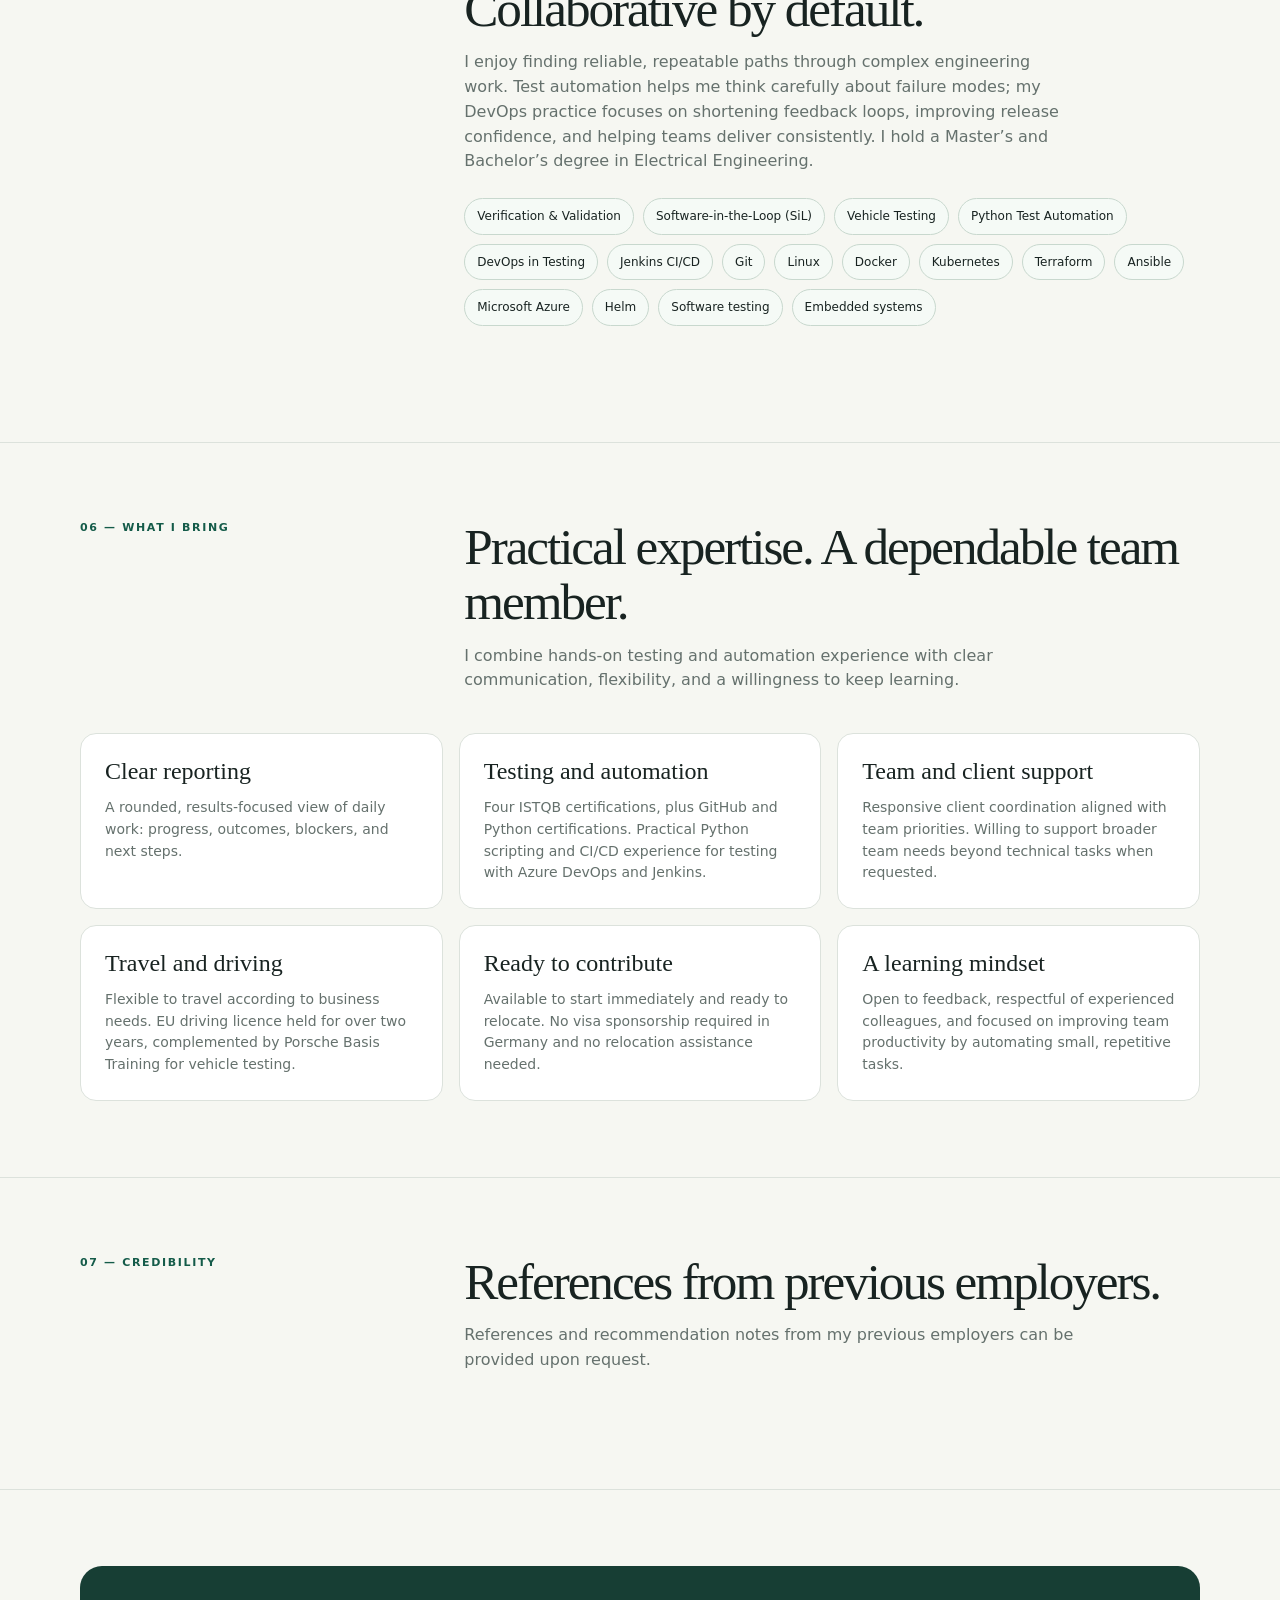
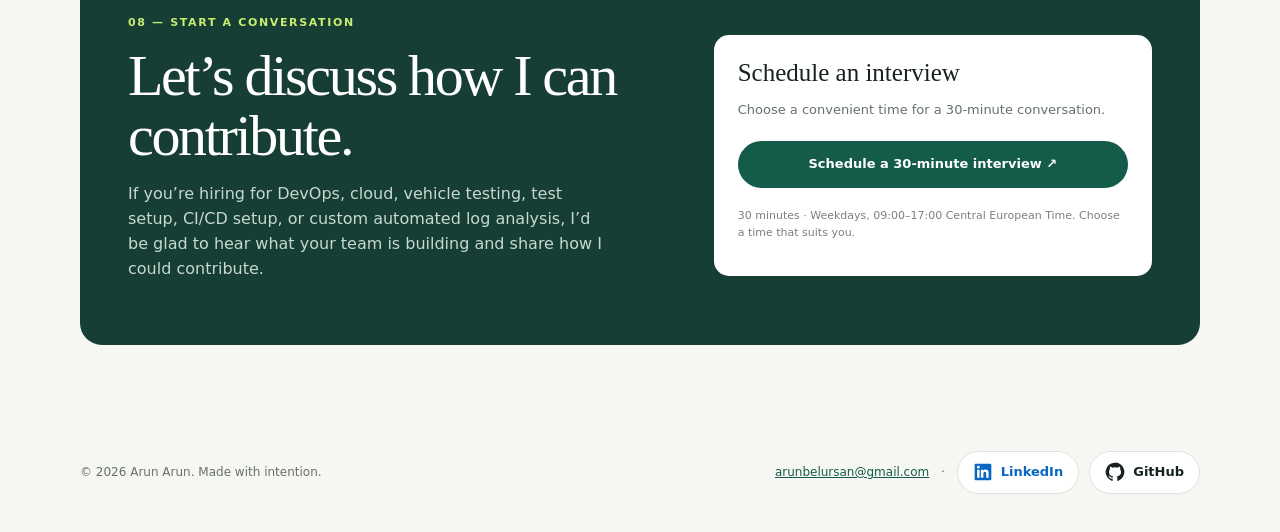
